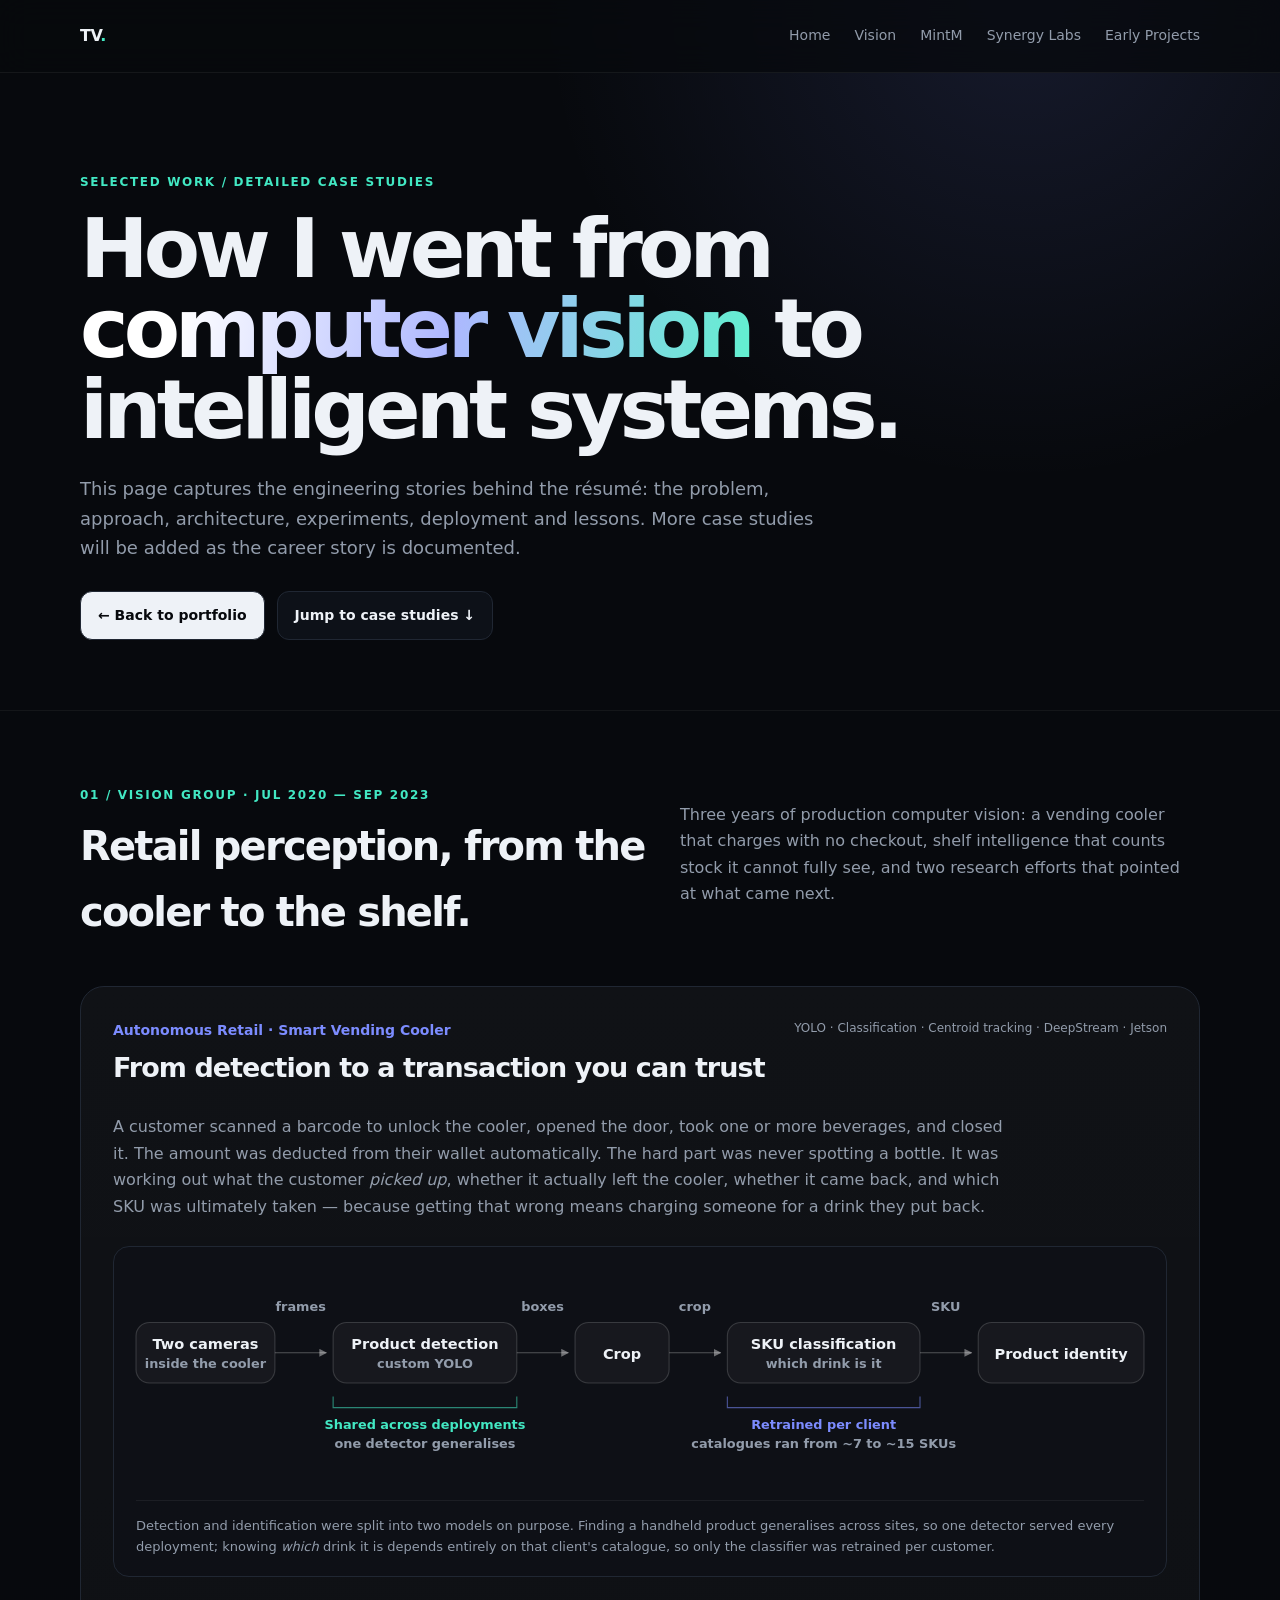
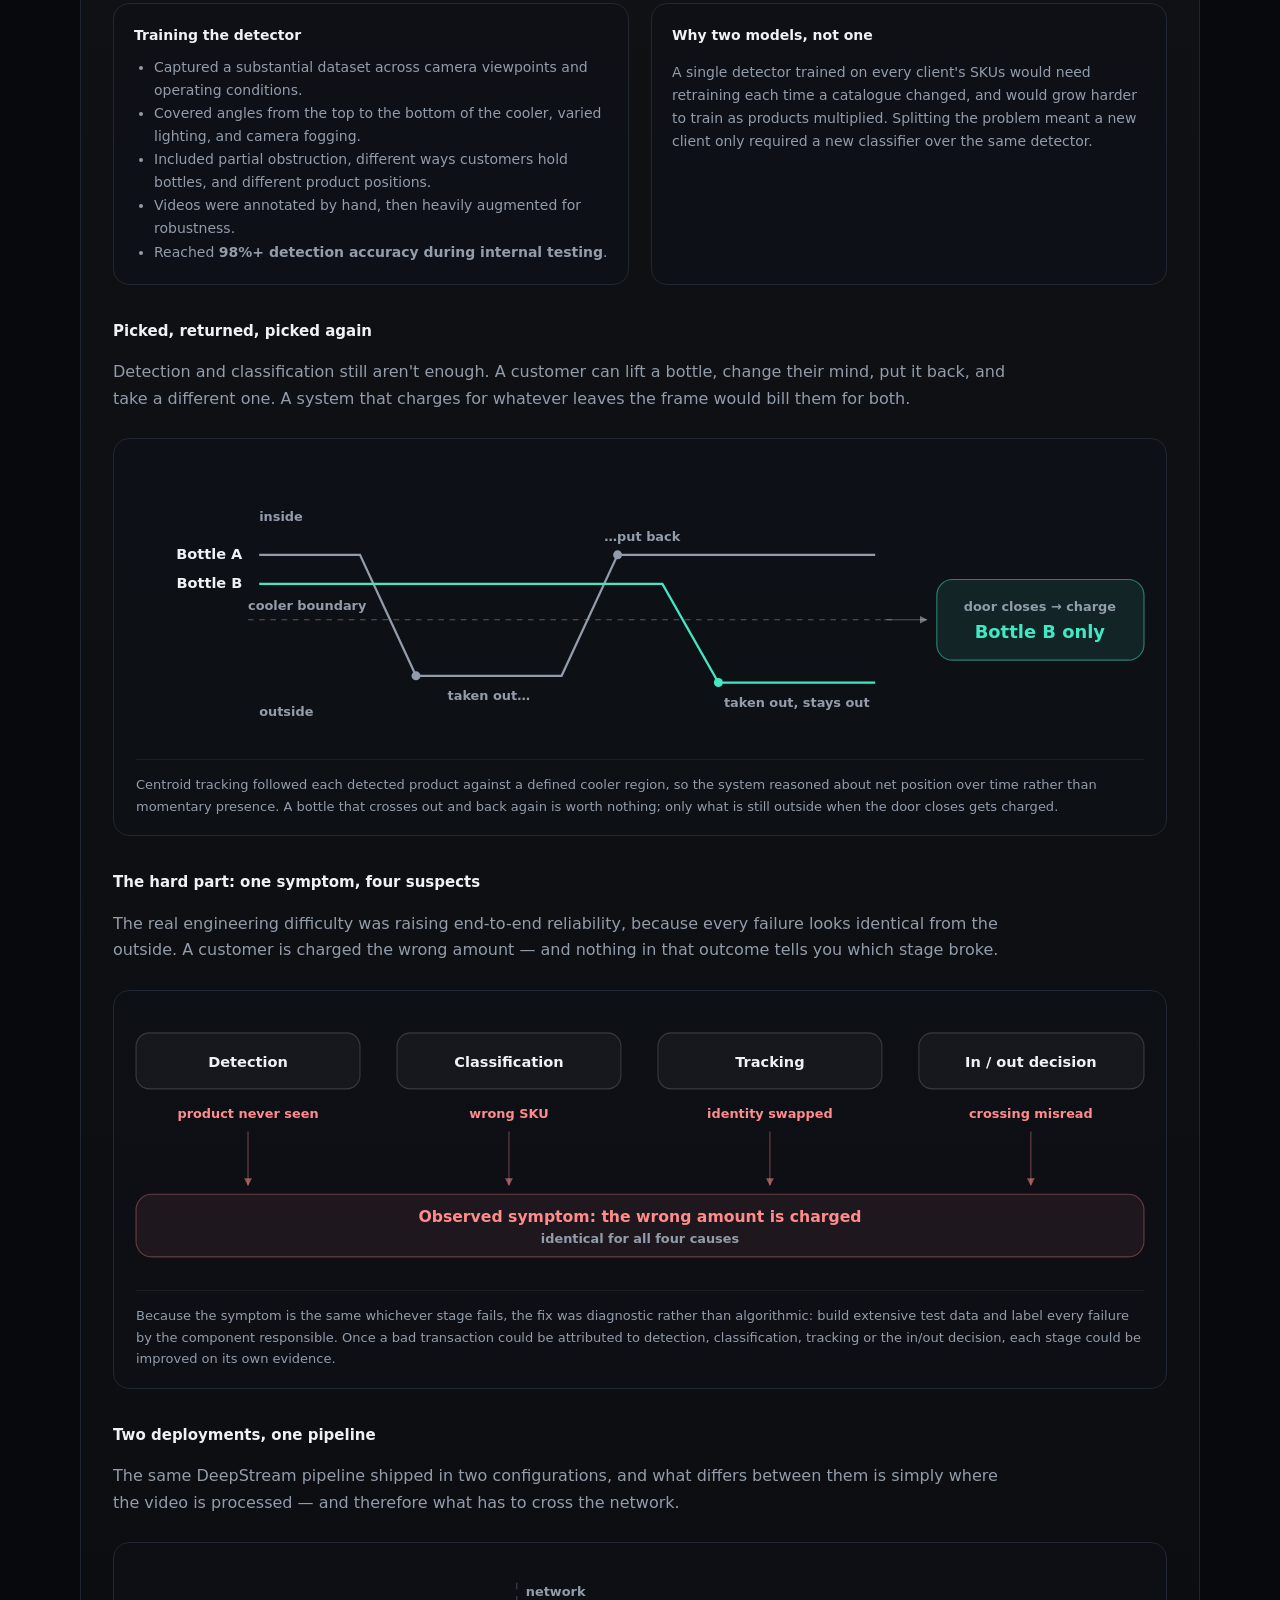
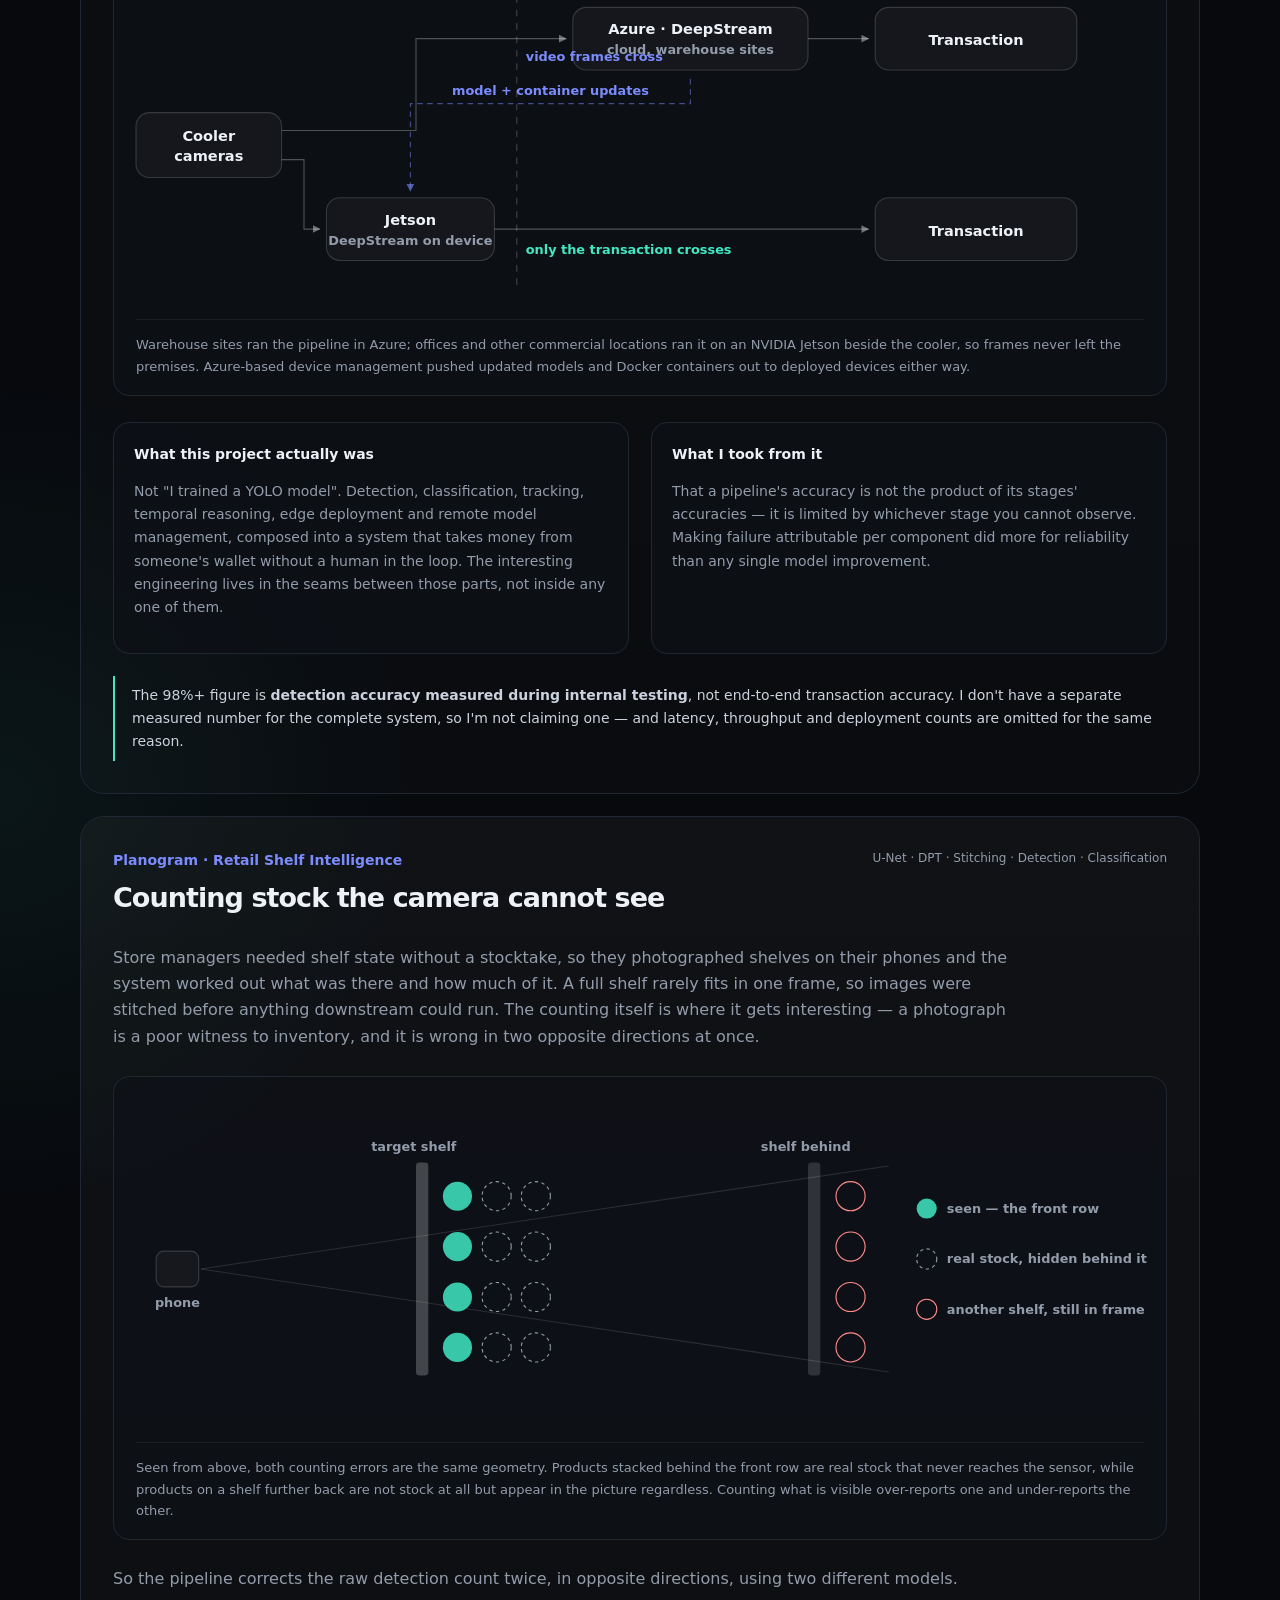
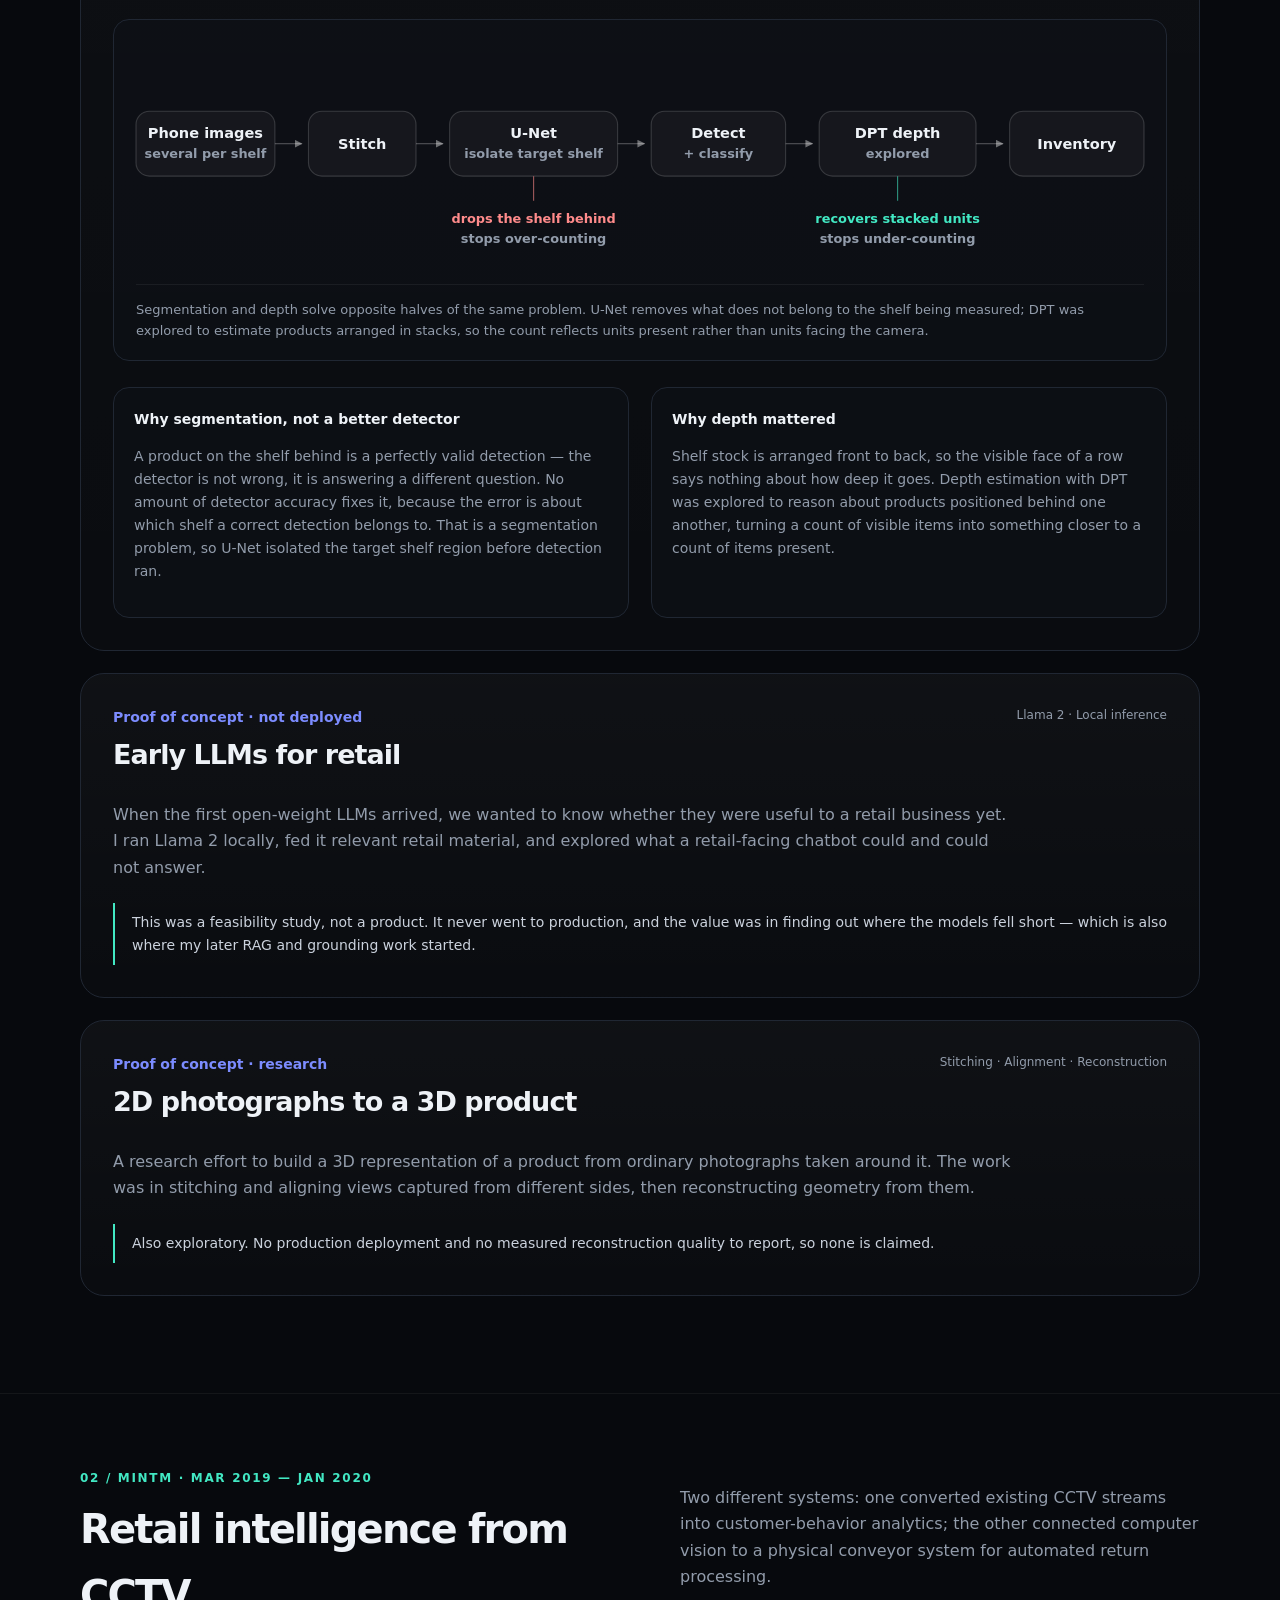
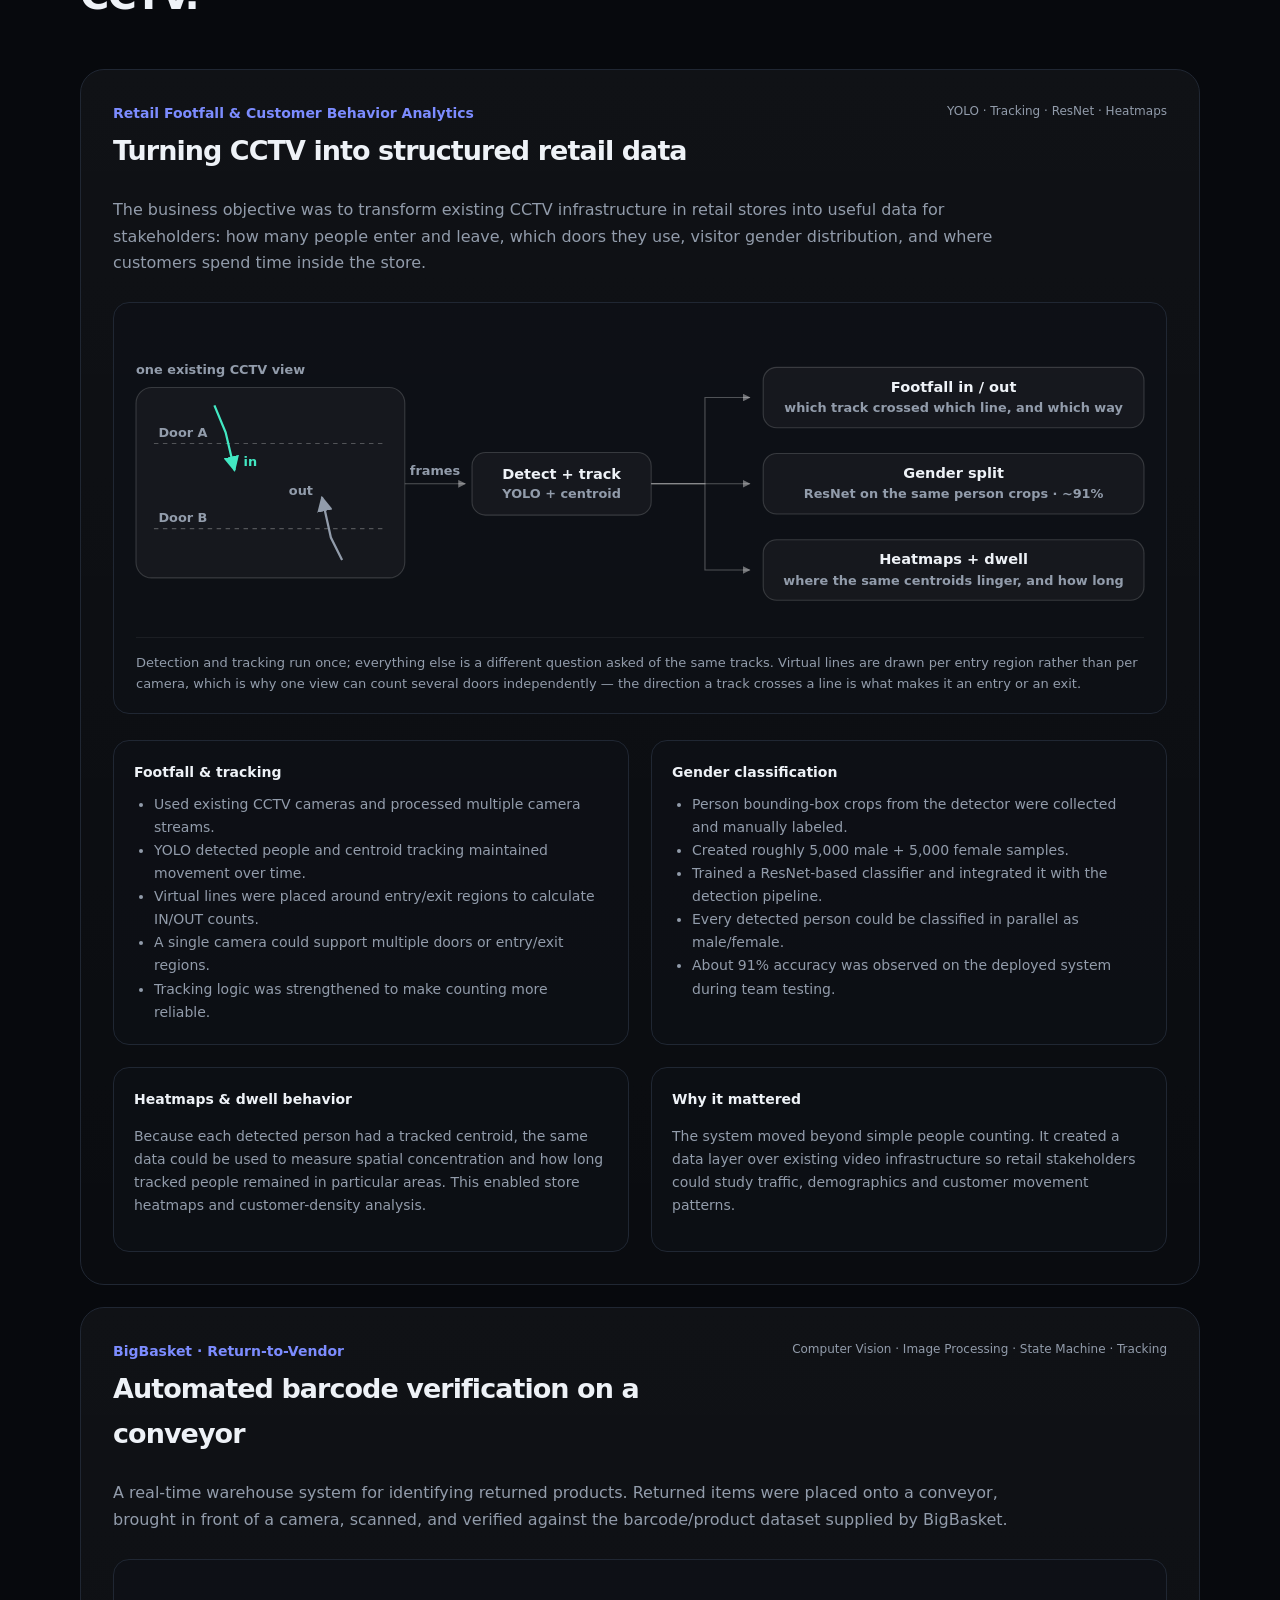
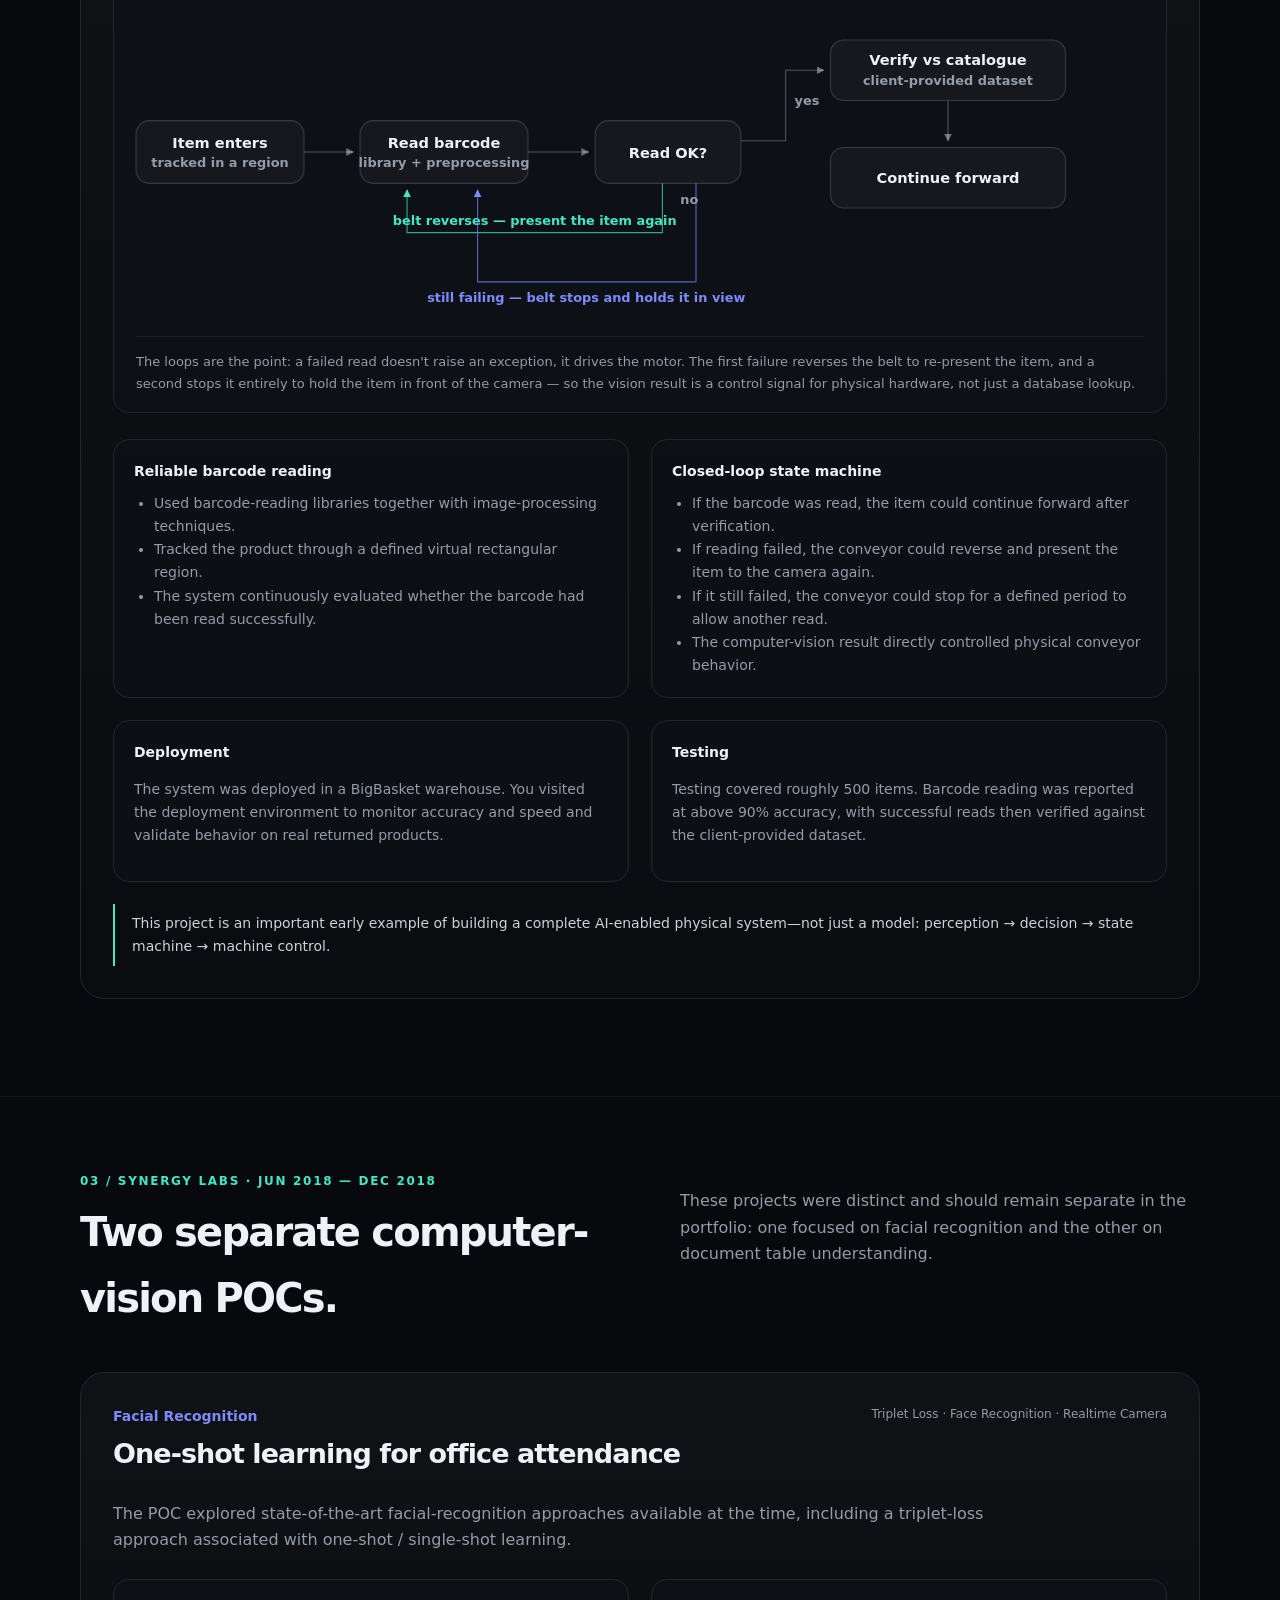
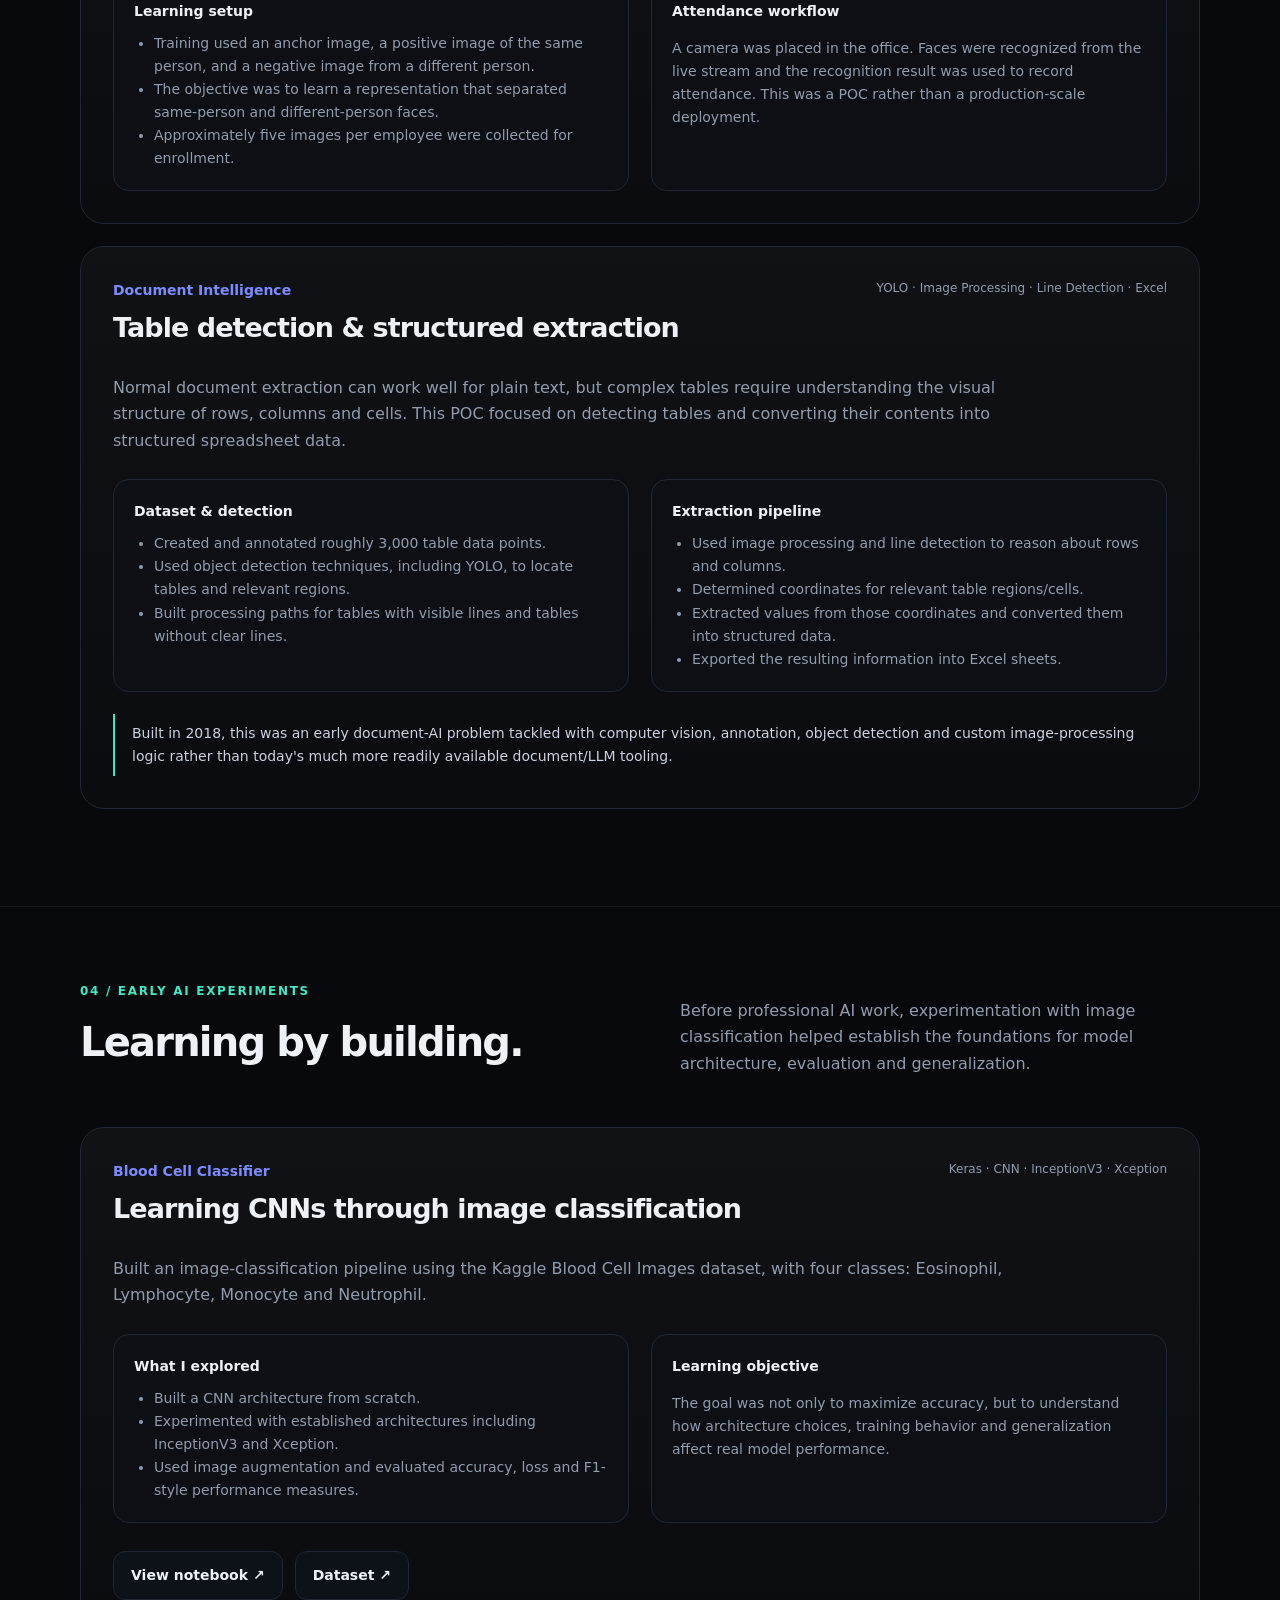
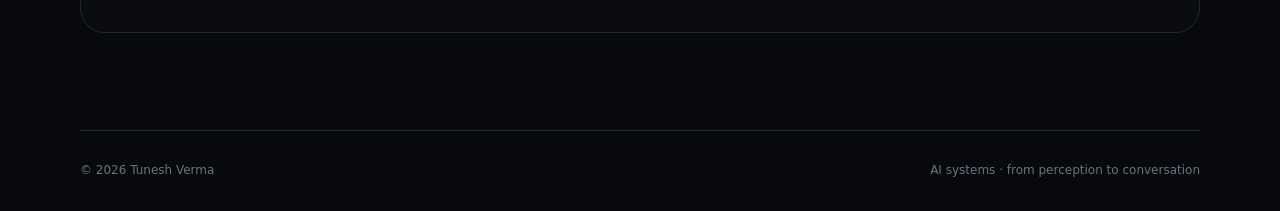
==== work.html @ 32618ae7 "Add Planogram shelf intelligence and two research POCs Three separate pieces of Vision Group work, k" ====
<!DOCTYPE html>
<html lang="en">
<head>
<meta charset="UTF-8" />
<meta name="viewport" content="width=device-width, initial-scale=1.0" />
<meta name="description" content="Tunesh Verma — detailed AI/ML case studies across computer vision, retail intelligence, document AI and generative AI." />
<title>Work & Case Studies — Tunesh Verma</title>
<style>
:root{--bg:#07090d;--surface:#0d1118;--surface2:#111722;--text:#eef2f7;--muted:#929cab;--line:#202733;--accent:#7c8cff;--accent2:#42e8c3;--max:1120px;--radius:20px}
*{box-sizing:border-box}html{scroll-behavior:smooth}body{margin:0;background:radial-gradient(circle at 80% 0,rgba(124,140,255,.13),transparent 30rem),radial-gradient(circle at 0 35%,rgba(66,232,195,.06),transparent 26rem),var(--bg);color:var(--text);font-family:Inter,ui-sans-serif,system-ui,-apple-system,BlinkMacSystemFont,"Segoe UI",sans-serif;line-height:1.65}
a{color:inherit;text-decoration:none}.container{width:min(var(--max),calc(100% - 40px));margin:auto}
nav{position:sticky;top:0;z-index:20;background:rgba(7,9,13,.78);backdrop-filter:blur(16px);border-bottom:1px solid rgba(255,255,255,.06)}
.nav{height:72px;display:flex;align-items:center;justify-content:space-between}.brand{font-weight:800;letter-spacing:-.03em}.brand span{color:var(--accent2)}.navlinks{display:flex;gap:24px;font-size:14px;color:var(--muted)}.navlinks a:hover{color:var(--text)}
.hero{padding:100px 0 70px}.eyebrow,.kicker{color:var(--accent2);font-size:12px;font-weight:800;letter-spacing:.14em;text-transform:uppercase}.hero h1{font-size:clamp(48px,7vw,82px);line-height:.98;letter-spacing:-.06em;margin:16px 0 24px;max-width:900px}.hero p{font-size:18px;color:var(--muted);max-width:760px}
.gradient{background:linear-gradient(100deg,#fff 15%,#aeb8ff 55%,#61f0cf);-webkit-background-clip:text;background-clip:text;color:transparent}
.actions{display:flex;gap:12px;flex-wrap:wrap;margin-top:28px}.btn{padding:12px 17px;border:1px solid var(--line);border-radius:12px;background:var(--surface);font-size:14px;font-weight:700}.btn:hover{transform:translateY(-2px)}.btn.primary{background:var(--text);color:#07090d}
section{padding:75px 0;border-top:1px solid rgba(255,255,255,.05)}.section-head{display:flex;justify-content:space-between;gap:30px;margin-bottom:34px}.section-head h2{font-size:40px;letter-spacing:-.045em;margin:7px 0}.section-head p{color:var(--muted);max-width:520px}
.case{border:1px solid var(--line);border-radius:24px;background:linear-gradient(180deg,rgba(255,255,255,.035),rgba(255,255,255,.012));padding:32px;margin:22px 0}.case-top{display:flex;justify-content:space-between;gap:20px;align-items:flex-start}.case h3{font-size:27px;letter-spacing:-.035em;margin:4px 0 8px}.meta{font-size:12px;color:var(--muted);white-space:nowrap}.sub{color:var(--accent);font-size:14px;font-weight:700}.case p{color:var(--muted);max-width:900px}.cols{display:grid;grid-template-columns:1fr 1fr;gap:22px;margin-top:25px}.block{border:1px solid var(--line);background:rgba(13,17,24,.62);border-radius:16px;padding:20px}.block h4{margin:0 0 9px;font-size:14px}.block p,.block li{font-size:14px;color:var(--muted)}.block ul{margin:8px 0 0;padding-left:20px}.flow{display:flex;flex-wrap:wrap;gap:8px;margin:18px 0}.flow span{padding:8px 10px;border:1px solid var(--line);border-radius:999px;font-size:12px;color:#cbd2dd;background:rgba(255,255,255,.02)}.arrow{color:var(--accent2);padding:8px 0}
.metric-row{display:grid;grid-template-columns:repeat(4,1fr);gap:12px;margin:22px 0}.metric{padding:18px;border:1px solid var(--line);border-radius:15px;background:var(--surface)}.metric strong{display:block;font-size:26px;letter-spacing:-.04em}.metric span{font-size:11px;color:var(--muted)}
.note{border-left:2px solid var(--accent2);padding:8px 0 8px 17px;color:#cbd2dd;font-size:14px;margin-top:22px}
figure{margin:26px 0;padding:24px 22px 18px;border:1px solid var(--line);border-radius:16px;background:rgba(13,17,24,.62)}
figure svg{display:block;width:100%;height:auto;color:var(--text);overflow:visible}
figcaption{margin-top:16px;padding-top:14px;border-top:1px solid rgba(255,255,255,.06);font-size:13px;color:var(--muted)}
.dg-box{fill:rgba(255,255,255,.035);stroke:rgba(255,255,255,.16)}
.dg-t{fill:currentColor;font-family:inherit;font-size:13px;font-weight:700}
.dg-s{fill:#929cab;font-family:inherit;font-size:11.5px;font-weight:600}
.dg-e{stroke:rgba(255,255,255,.28);fill:none}
footer{padding:30px 0;color:#697382;font-size:12px;border-top:1px solid var(--line);display:flex;justify-content:space-between}
@media(max-width:800px){.navlinks{display:none}.hero{padding-top:70px}.section-head,.case-top{display:block}.meta{margin-top:8px}.cols{grid-template-columns:1fr}.metric-row{grid-template-columns:1fr 1fr}}
@media(max-width:480px){.container{width:min(var(--max),calc(100% - 28px))}.case{padding:22px}.hero h1{font-size:50px}}
</style>
<link rel="stylesheet" href="voice/agent.css" />
</head>
<body>
<nav><div class="container nav"><a class="brand" href="index.html">TV<span>.</span></a><div class="navlinks"><a href="index.html">Home</a><a href="#vision">Vision</a><a href="#mintm">MintM</a><a href="#synergy">Synergy Labs</a><a href="#blood">Early Projects</a></div></div></nav>

<main>
<header class="hero container">
<div class="eyebrow">Selected Work / Detailed Case Studies</div>
<h1>How I went from <span class="gradient">computer vision</span> to intelligent systems.</h1>
<p>This page captures the engineering stories behind the résumé: the problem, approach, architecture, experiments, deployment and lessons. More case studies will be added as the career story is documented.</p>
<div class="actions"><a class="btn primary" href="index.html">← Back to portfolio</a><a class="btn" href="#vision">Jump to case studies ↓</a></div>
</header>

<section id="vision"><div class="container">
<div class="section-head"><div><div class="kicker">01 / Vision Group · Jul 2020 — Sep 2023</div><h2>Retail perception, from the cooler to the shelf.</h2></div><p>Three years of production computer vision: a vending cooler that charges with no checkout, shelf intelligence that counts stock it cannot fully see, and two research efforts that pointed at what came next.</p></div>

<article class="case">
<div class="case-top"><div><div class="sub">Autonomous Retail · Smart Vending Cooler</div><h3>From detection to a transaction you can trust</h3></div><div class="meta">YOLO · Classification · Centroid tracking · DeepStream · Jetson</div></div>

<p>A customer scanned a barcode to unlock the cooler, opened the door, took one or more beverages, and closed it. The amount was deducted from their wallet automatically. The hard part was never spotting a bottle. It was working out what the customer <em>picked up</em>, whether it actually left the cooler, whether it came back, and which SKU was ultimately taken — because getting that wrong means charging someone for a drink they put back.</p>

<figure>
<svg viewBox="0 0 900 190" role="img" aria-label="Two-model pipeline: cameras feed a YOLO detector shared across all deployments, whose crops feed an SKU classifier retrained for each client catalogue">
<defs><marker id="vgA" viewBox="0 0 10 10" refX="9" refY="5" markerWidth="7" markerHeight="7" orient="auto"><path d="M0,0 L10,5 L0,10 z" fill="rgba(255,255,255,.4)"/></marker></defs>
<rect class="dg-box" x="0" y="46" width="124" height="54" rx="12"/>
<text class="dg-t" x="62" y="70" text-anchor="middle">Two cameras</text>
<text class="dg-s" x="62" y="87" text-anchor="middle">inside the cooler</text>
<rect class="dg-box" x="176" y="46" width="164" height="54" rx="12"/>
<text class="dg-t" x="258" y="70" text-anchor="middle">Product detection</text>
<text class="dg-s" x="258" y="87" text-anchor="middle">custom YOLO</text>
<rect class="dg-box" x="392" y="46" width="84" height="54" rx="12"/>
<text class="dg-t" x="434" y="79" text-anchor="middle">Crop</text>
<rect class="dg-box" x="528" y="46" width="172" height="54" rx="12"/>
<text class="dg-t" x="614" y="70" text-anchor="middle">SKU classification</text>
<text class="dg-s" x="614" y="87" text-anchor="middle">which drink is it</text>
<rect class="dg-box" x="752" y="46" width="148" height="54" rx="12"/>
<text class="dg-t" x="826" y="79" text-anchor="middle">Product identity</text>
<line class="dg-e" x1="124" y1="73" x2="170" y2="73" marker-end="url(#vgA)"/>
<line class="dg-e" x1="340" y1="73" x2="386" y2="73" marker-end="url(#vgA)"/>
<line class="dg-e" x1="476" y1="73" x2="522" y2="73" marker-end="url(#vgA)"/>
<line class="dg-e" x1="700" y1="73" x2="746" y2="73" marker-end="url(#vgA)"/>
<text class="dg-s" x="147" y="36" text-anchor="middle">frames</text>
<text class="dg-s" x="363" y="36" text-anchor="middle">boxes</text>
<text class="dg-s" x="499" y="36" text-anchor="middle">crop</text>
<text class="dg-s" x="723" y="36" text-anchor="middle">SKU</text>
<path d="M176,112 L176,122 L340,122 L340,112" fill="none" stroke="#42e8c3" stroke-opacity=".55"/>
<text x="258" y="141" text-anchor="middle" fill="#42e8c3" font-size="11.5" font-weight="700">Shared across deployments</text>
<text class="dg-s" x="258" y="158" text-anchor="middle">one detector generalises</text>
<path d="M528,112 L528,122 L700,122 L700,112" fill="none" stroke="#7c8cff" stroke-opacity=".55"/>
<text x="614" y="141" text-anchor="middle" fill="#7c8cff" font-size="11.5" font-weight="700">Retrained per client</text>
<text class="dg-s" x="614" y="158" text-anchor="middle">catalogues ran from ~7 to ~15 SKUs</text>
</svg>
<figcaption>Detection and identification were split into two models on purpose. Finding a handheld product generalises across sites, so one detector served every deployment; knowing <em>which</em> drink it is depends entirely on that client's catalogue, so only the classifier was retrained per customer.</figcaption>
</figure>

<div class="cols">
<div class="block"><h4>Training the detector</h4><ul><li>Captured a substantial dataset across camera viewpoints and operating conditions.</li><li>Covered angles from the top to the bottom of the cooler, varied lighting, and camera fogging.</li><li>Included partial obstruction, different ways customers hold bottles, and different product positions.</li><li>Videos were annotated by hand, then heavily augmented for robustness.</li><li>Reached <strong>98%+ detection accuracy during internal testing</strong>.</li></ul></div>
<div class="block"><h4>Why two models, not one</h4><p>A single detector trained on every client's SKUs would need retraining each time a catalogue changed, and would grow harder to train as products multiplied. Splitting the problem meant a new client only required a new classifier over the same detector.</p></div>
</div>

<h4 style="margin:34px 0 0;font-size:15px">Picked, returned, picked again</h4>
<p>Detection and classification still aren't enough. A customer can lift a bottle, change their mind, put it back, and take a different one. A system that charges for whatever leaves the frame would bill them for both.</p>

<figure>
<svg viewBox="0 0 900 250" role="img" aria-label="Timeline showing bottle A leaving the cooler and being returned while bottle B leaves and stays out, so only bottle B is charged">
<defs><marker id="vgB" viewBox="0 0 10 10" refX="9" refY="5" markerWidth="7" markerHeight="7" orient="auto"><path d="M0,0 L10,5 L0,10 z" fill="rgba(255,255,255,.4)"/></marker></defs>
<line x1="100" y1="140" x2="680" y2="140" stroke="rgba(255,255,255,.3)" stroke-dasharray="5 5"/>
<text class="dg-s" x="100" y="131">cooler boundary</text>
<text class="dg-s" x="110" y="52">inside</text>
<text class="dg-s" x="110" y="226">outside</text>
<path d="M110,82 L200,82 L250,190 L380,190 L430,82 L660,82" fill="none" stroke="#929cab" stroke-width="2"/>
<circle cx="250" cy="190" r="4" fill="#929cab"/><circle cx="430" cy="82" r="4" fill="#929cab"/>
<text class="dg-t" x="95" y="86" text-anchor="end" fill="#929cab">Bottle A</text>
<path d="M110,108 L470,108 L520,196 L660,196" fill="none" stroke="#42e8c3" stroke-width="2"/>
<circle cx="520" cy="196" r="4" fill="#42e8c3"/>
<text class="dg-t" x="95" y="112" text-anchor="end" fill="#42e8c3">Bottle B</text>
<text class="dg-s" x="315" y="212" text-anchor="middle">taken out…</text>
<text class="dg-s" x="452" y="70" text-anchor="middle">…put back</text>
<text class="dg-s" x="590" y="218" text-anchor="middle">taken out, stays out</text>
<line class="dg-e" x1="668" y1="140" x2="706" y2="140" marker-end="url(#vgB)"/>
<rect x="715" y="104" width="185" height="72" rx="14" fill="rgba(66,232,195,.09)" stroke="#42e8c3" stroke-opacity=".5"/>
<text class="dg-s" x="807" y="132" text-anchor="middle">door closes → charge</text>
<text x="807" y="156" text-anchor="middle" fill="#42e8c3" font-size="16" font-weight="800">Bottle B only</text>
</svg>
<figcaption>Centroid tracking followed each detected product against a defined cooler region, so the system reasoned about net position over time rather than momentary presence. A bottle that crosses out and back again is worth nothing; only what is still outside when the door closes gets charged.</figcaption>
</figure>

<h4 style="margin:34px 0 0;font-size:15px">The hard part: one symptom, four suspects</h4>
<p>The real engineering difficulty was raising end-to-end reliability, because every failure looks identical from the outside. A customer is charged the wrong amount — and nothing in that outcome tells you which stage broke.</p>

<figure>
<svg viewBox="0 0 900 232" role="img" aria-label="Four pipeline stages each producing the same observable symptom, a wrong charge, which is why failures had to be attributed per component">
<defs><marker id="vgC" viewBox="0 0 10 10" refX="9" refY="5" markerWidth="7" markerHeight="7" orient="auto"><path d="M0,0 L10,5 L0,10 z" fill="rgba(255,139,139,.55)"/></marker></defs>
<rect class="dg-box" x="0" y="16" width="200" height="50" rx="12"/>
<text class="dg-t" x="100" y="46" text-anchor="middle">Detection</text>
<rect class="dg-box" x="233" y="16" width="200" height="50" rx="12"/>
<text class="dg-t" x="333" y="46" text-anchor="middle">Classification</text>
<rect class="dg-box" x="466" y="16" width="200" height="50" rx="12"/>
<text class="dg-t" x="566" y="46" text-anchor="middle">Tracking</text>
<rect class="dg-box" x="699" y="16" width="201" height="50" rx="12"/>
<text class="dg-t" x="799" y="46" text-anchor="middle">In / out decision</text>
<text x="100" y="92" text-anchor="middle" fill="#ff8b8b" font-size="11.5" font-weight="700">product never seen</text>
<text x="333" y="92" text-anchor="middle" fill="#ff8b8b" font-size="11.5" font-weight="700">wrong SKU</text>
<text x="566" y="92" text-anchor="middle" fill="#ff8b8b" font-size="11.5" font-weight="700">identity swapped</text>
<text x="799" y="92" text-anchor="middle" fill="#ff8b8b" font-size="11.5" font-weight="700">crossing misread</text>
<line x1="100" y1="104" x2="100" y2="152" stroke="rgba(255,139,139,.4)" marker-end="url(#vgC)"/>
<line x1="333" y1="104" x2="333" y2="152" stroke="rgba(255,139,139,.4)" marker-end="url(#vgC)"/>
<line x1="566" y1="104" x2="566" y2="152" stroke="rgba(255,139,139,.4)" marker-end="url(#vgC)"/>
<line x1="799" y1="104" x2="799" y2="152" stroke="rgba(255,139,139,.4)" marker-end="url(#vgC)"/>
<rect x="0" y="160" width="900" height="56" rx="14" fill="rgba(255,139,139,.07)" stroke="rgba(255,139,139,.35)"/>
<text x="450" y="185" text-anchor="middle" fill="#ff8b8b" font-size="14" font-weight="800">Observed symptom: the wrong amount is charged</text>
<text class="dg-s" x="450" y="204" text-anchor="middle">identical for all four causes</text>
</svg>
<figcaption>Because the symptom is the same whichever stage fails, the fix was diagnostic rather than algorithmic: build extensive test data and label every failure by the component responsible. Once a bad transaction could be attributed to detection, classification, tracking or the in/out decision, each stage could be improved on its own evidence.</figcaption>
</figure>

<h4 style="margin:34px 0 0;font-size:15px">Two deployments, one pipeline</h4>
<p>The same DeepStream pipeline shipped in two configurations, and what differs between them is simply where the video is processed — and therefore what has to cross the network.</p>

<figure>
<svg viewBox="0 0 900 300" role="img" aria-label="Cloud deployment sends video frames across the network to Azure, while the edge deployment processes frames on a Jetson device and sends only the transaction">
<defs>
<marker id="vgD" viewBox="0 0 10 10" refX="9" refY="5" markerWidth="7" markerHeight="7" orient="auto"><path d="M0,0 L10,5 L0,10 z" fill="rgba(255,255,255,.4)"/></marker>
<marker id="vgE" viewBox="0 0 10 10" refX="9" refY="5" markerWidth="7" markerHeight="7" orient="auto"><path d="M0,0 L10,5 L0,10 z" fill="rgba(124,140,255,.6)"/></marker>
</defs>
<line x1="340" y1="14" x2="340" y2="286" stroke="rgba(255,255,255,.22)" stroke-dasharray="6 6"/>
<text class="dg-s" x="348" y="26">network</text>
<rect class="dg-box" x="0" y="130" width="130" height="58" rx="12"/>
<text class="dg-t" x="65" y="155" text-anchor="middle">Cooler</text>
<text class="dg-t" x="65" y="173" text-anchor="middle">cameras</text>
<path class="dg-e" d="M130,146 L250,146 L250,64 L384,64" marker-end="url(#vgD)"/>
<rect class="dg-box" x="390" y="36" width="210" height="56" rx="12"/>
<text class="dg-t" x="495" y="60" text-anchor="middle">Azure · DeepStream</text>
<text class="dg-s" x="495" y="78" text-anchor="middle">cloud, warehouse sites</text>
<text x="348" y="84" fill="#7c8cff" font-size="11.5" font-weight="700">video frames cross</text>
<line class="dg-e" x1="600" y1="64" x2="654" y2="64" marker-end="url(#vgD)"/>
<rect class="dg-box" x="660" y="36" width="180" height="56" rx="12"/>
<text class="dg-t" x="750" y="70" text-anchor="middle">Transaction</text>
<path class="dg-e" d="M130,172 L150,172 L150,234 L164,234" marker-end="url(#vgD)"/>
<rect class="dg-box" x="170" y="206" width="150" height="56" rx="12"/>
<text class="dg-t" x="245" y="230" text-anchor="middle">Jetson</text>
<text class="dg-s" x="245" y="248" text-anchor="middle">DeepStream on device</text>
<line class="dg-e" x1="320" y1="234" x2="654" y2="234" marker-end="url(#vgD)"/>
<text x="348" y="256" fill="#42e8c3" font-size="11.5" font-weight="700">only the transaction crosses</text>
<rect class="dg-box" x="660" y="206" width="180" height="56" rx="12"/>
<text class="dg-t" x="750" y="240" text-anchor="middle">Transaction</text>
<path d="M495,100 L495,122 L245,122 L245,200" fill="none" stroke="rgba(124,140,255,.5)" stroke-dasharray="5 4" marker-end="url(#vgE)"/>
<text x="370" y="114" text-anchor="middle" fill="#7c8cff" font-size="11.5" font-weight="700">model + container updates</text>
</svg>
<figcaption>Warehouse sites ran the pipeline in Azure; offices and other commercial locations ran it on an NVIDIA Jetson beside the cooler, so frames never left the premises. Azure-based device management pushed updated models and Docker containers out to deployed devices either way.</figcaption>
</figure>

<div class="cols">
<div class="block"><h4>What this project actually was</h4><p>Not "I trained a YOLO model". Detection, classification, tracking, temporal reasoning, edge deployment and remote model management, composed into a system that takes money from someone's wallet without a human in the loop. The interesting engineering lives in the seams between those parts, not inside any one of them.</p></div>
<div class="block"><h4>What I took from it</h4><p>That a pipeline's accuracy is not the product of its stages' accuracies — it is limited by whichever stage you cannot observe. Making failure attributable per component did more for reliability than any single model improvement.</p></div>
</div>

<div class="note">The 98%+ figure is <strong>detection accuracy measured during internal testing</strong>, not end-to-end transaction accuracy. I don't have a separate measured number for the complete system, so I'm not claiming one — and latency, throughput and deployment counts are omitted for the same reason.</div>
</article>

<article class="case">
<div class="case-top"><div><div class="sub">Planogram · Retail Shelf Intelligence</div><h3>Counting stock the camera cannot see</h3></div><div class="meta">U-Net · DPT · Stitching · Detection · Classification</div></div>

<p>Store managers needed shelf state without a stocktake, so they photographed shelves on their phones and the system worked out what was there and how much of it. A full shelf rarely fits in one frame, so images were stitched before anything downstream could run. The counting itself is where it gets interesting — a photograph is a poor witness to inventory, and it is wrong in two opposite directions at once.</p>

<figure>
<svg viewBox="0 0 900 290" role="img" aria-label="Top-down view of a shelf showing that the camera sees only the front row of products, misses stock stacked behind it, and also captures products belonging to a second shelf further back">
<defs><marker id="pgA" viewBox="0 0 10 10" refX="9" refY="5" markerWidth="7" markerHeight="7" orient="auto"><path d="M0,0 L10,5 L0,10 z" fill="rgba(255,255,255,.4)"/></marker></defs>
<rect class="dg-box" x="18" y="134" width="38" height="32" rx="7"/>
<text class="dg-s" x="37" y="184" text-anchor="middle">phone</text>
<line x1="58" y1="150" x2="672" y2="58" stroke="rgba(255,255,255,.12)"/>
<line x1="58" y1="150" x2="672" y2="242" stroke="rgba(255,255,255,.12)"/>
<rect x="250" y="55" width="11" height="190" rx="3" fill="rgba(255,255,255,.22)"/>
<text class="dg-s" x="248" y="45" text-anchor="middle">target shelf</text>
<circle cx="287" cy="85" r="13" fill="rgba(66,232,195,.85)"/><circle cx="287" cy="130" r="13" fill="rgba(66,232,195,.85)"/><circle cx="287" cy="175" r="13" fill="rgba(66,232,195,.85)"/><circle cx="287" cy="220" r="13" fill="rgba(66,232,195,.85)"/>
<circle cx="322" cy="85" r="13" fill="none" stroke="#929cab" stroke-dasharray="3 3"/><circle cx="322" cy="130" r="13" fill="none" stroke="#929cab" stroke-dasharray="3 3"/><circle cx="322" cy="175" r="13" fill="none" stroke="#929cab" stroke-dasharray="3 3"/><circle cx="322" cy="220" r="13" fill="none" stroke="#929cab" stroke-dasharray="3 3"/>
<circle cx="357" cy="85" r="13" fill="none" stroke="#929cab" stroke-dasharray="3 3"/><circle cx="357" cy="130" r="13" fill="none" stroke="#929cab" stroke-dasharray="3 3"/><circle cx="357" cy="175" r="13" fill="none" stroke="#929cab" stroke-dasharray="3 3"/><circle cx="357" cy="220" r="13" fill="none" stroke="#929cab" stroke-dasharray="3 3"/>
<rect x="600" y="55" width="11" height="190" rx="3" fill="rgba(255,255,255,.14)"/>
<text class="dg-s" x="598" y="45" text-anchor="middle">shelf behind</text>
<circle cx="638" cy="85" r="13" fill="none" stroke="#ff8b8b"/><circle cx="638" cy="130" r="13" fill="none" stroke="#ff8b8b"/><circle cx="638" cy="175" r="13" fill="none" stroke="#ff8b8b"/><circle cx="638" cy="220" r="13" fill="none" stroke="#ff8b8b"/>
<circle cx="706" cy="96" r="9" fill="rgba(66,232,195,.85)"/>
<text class="dg-s" x="724" y="100">seen — the front row</text>
<circle cx="706" cy="141" r="9" fill="none" stroke="#929cab" stroke-dasharray="3 3"/>
<text class="dg-s" x="724" y="145">real stock, hidden behind it</text>
<circle cx="706" cy="186" r="9" fill="none" stroke="#ff8b8b"/>
<text class="dg-s" x="724" y="190">another shelf, still in frame</text>
</svg>
<figcaption>Seen from above, both counting errors are the same geometry. Products stacked behind the front row are real stock that never reaches the sensor, while products on a shelf further back are not stock at all but appear in the picture regardless. Counting what is visible over-reports one and under-reports the other.</figcaption>
</figure>

<p>So the pipeline corrects the raw detection count twice, in opposite directions, using two different models.</p>

<figure>
<svg viewBox="0 0 900 200" role="img" aria-label="Pipeline where U-Net segmentation removes products belonging to the shelf behind and DPT depth recovers units stacked out of sight, correcting the count in both directions">
<defs><marker id="pgB" viewBox="0 0 10 10" refX="9" refY="5" markerWidth="7" markerHeight="7" orient="auto"><path d="M0,0 L10,5 L0,10 z" fill="rgba(255,255,255,.4)"/></marker></defs>
<rect class="dg-box" x="0" y="60" width="124" height="58" rx="12"/>
<text class="dg-t" x="62" y="84" text-anchor="middle">Phone images</text>
<text class="dg-s" x="62" y="102" text-anchor="middle">several per shelf</text>
<rect class="dg-box" x="154" y="60" width="96" height="58" rx="12"/>
<text class="dg-t" x="202" y="94" text-anchor="middle">Stitch</text>
<rect class="dg-box" x="280" y="60" width="150" height="58" rx="12"/>
<text class="dg-t" x="355" y="84" text-anchor="middle">U-Net</text>
<text class="dg-s" x="355" y="102" text-anchor="middle">isolate target shelf</text>
<rect class="dg-box" x="460" y="60" width="120" height="58" rx="12"/>
<text class="dg-t" x="520" y="84" text-anchor="middle">Detect</text>
<text class="dg-s" x="520" y="102" text-anchor="middle">+ classify</text>
<rect class="dg-box" x="610" y="60" width="140" height="58" rx="12"/>
<text class="dg-t" x="680" y="84" text-anchor="middle">DPT depth</text>
<text class="dg-s" x="680" y="102" text-anchor="middle">explored</text>
<rect class="dg-box" x="780" y="60" width="120" height="58" rx="12"/>
<text class="dg-t" x="840" y="94" text-anchor="middle">Inventory</text>
<line class="dg-e" x1="124" y1="89" x2="148" y2="89" marker-end="url(#pgB)"/>
<line class="dg-e" x1="250" y1="89" x2="274" y2="89" marker-end="url(#pgB)"/>
<line class="dg-e" x1="430" y1="89" x2="454" y2="89" marker-end="url(#pgB)"/>
<line class="dg-e" x1="580" y1="89" x2="604" y2="89" marker-end="url(#pgB)"/>
<line class="dg-e" x1="750" y1="89" x2="774" y2="89" marker-end="url(#pgB)"/>
<line x1="355" y1="118" x2="355" y2="140" stroke="#ff8b8b" stroke-opacity=".6"/>
<text x="355" y="160" text-anchor="middle" fill="#ff8b8b" font-size="11.5" font-weight="700">drops the shelf behind</text>
<text class="dg-s" x="355" y="178" text-anchor="middle">stops over-counting</text>
<line x1="680" y1="118" x2="680" y2="140" stroke="#42e8c3" stroke-opacity=".6"/>
<text x="680" y="160" text-anchor="middle" fill="#42e8c3" font-size="11.5" font-weight="700">recovers stacked units</text>
<text class="dg-s" x="680" y="178" text-anchor="middle">stops under-counting</text>
</svg>
<figcaption>Segmentation and depth solve opposite halves of the same problem. U-Net removes what does not belong to the shelf being measured; DPT was explored to estimate products arranged in stacks, so the count reflects units present rather than units facing the camera.</figcaption>
</figure>

<div class="cols">
<div class="block"><h4>Why segmentation, not a better detector</h4><p>A product on the shelf behind is a perfectly valid detection — the detector is not wrong, it is answering a different question. No amount of detector accuracy fixes it, because the error is about which shelf a correct detection belongs to. That is a segmentation problem, so U-Net isolated the target shelf region before detection ran.</p></div>
<div class="block"><h4>Why depth mattered</h4><p>Shelf stock is arranged front to back, so the visible face of a row says nothing about how deep it goes. Depth estimation with DPT was explored to reason about products positioned behind one another, turning a count of visible items into something closer to a count of items present.</p></div>
</div>
</article>

<article class="case">
<div class="case-top"><div><div class="sub">Proof of concept · not deployed</div><h3>Early LLMs for retail</h3></div><div class="meta">Llama 2 · Local inference</div></div>
<p>When the first open-weight LLMs arrived, we wanted to know whether they were useful to a retail business yet. I ran Llama 2 locally, fed it relevant retail material, and explored what a retail-facing chatbot could and could not answer.</p>
<div class="note">This was a feasibility study, not a product. It never went to production, and the value was in finding out where the models fell short — which is also where my later RAG and grounding work started.</div>
</article>

<article class="case">
<div class="case-top"><div><div class="sub">Proof of concept · research</div><h3>2D photographs to a 3D product</h3></div><div class="meta">Stitching · Alignment · Reconstruction</div></div>
<p>A research effort to build a 3D representation of a product from ordinary photographs taken around it. The work was in stitching and aligning views captured from different sides, then reconstructing geometry from them.</p>
<div class="note">Also exploratory. No production deployment and no measured reconstruction quality to report, so none is claimed.</div>
</article>
</div></section>

<section id="mintm"><div class="container">
<div class="section-head"><div><div class="kicker">02 / MintM · Mar 2019 — Jan 2020</div><h2>Retail intelligence from CCTV.</h2></div><p>Two different systems: one converted existing CCTV streams into customer-behavior analytics; the other connected computer vision to a physical conveyor system for automated return processing.</p></div>

<article class="case">
<div class="case-top"><div><div class="sub">Retail Footfall & Customer Behavior Analytics</div><h3>Turning CCTV into structured retail data</h3></div><div class="meta">YOLO · Tracking · ResNet · Heatmaps</div></div>
<p>The business objective was to transform existing CCTV infrastructure in retail stores into useful data for stakeholders: how many people enter and leave, which doors they use, visitor gender distribution, and where customers spend time inside the store.</p>
<figure>
<svg viewBox="0 0 900 262" role="img" aria-label="One CCTV view carries several virtual door lines; detection and tracking run once and the resulting tracks feed footfall counts, gender split and heatmaps">
<defs>
<marker id="mmA" viewBox="0 0 10 10" refX="9" refY="5" markerWidth="7" markerHeight="7" orient="auto"><path d="M0,0 L10,5 L0,10 z" fill="rgba(255,255,255,.4)"/></marker>
<marker id="mmB" viewBox="0 0 10 10" refX="9" refY="5" markerWidth="7" markerHeight="7" orient="auto"><path d="M0,0 L10,5 L0,10 z" fill="#42e8c3"/></marker>
<marker id="mmC" viewBox="0 0 10 10" refX="9" refY="5" markerWidth="7" markerHeight="7" orient="auto"><path d="M0,0 L10,5 L0,10 z" fill="#929cab"/></marker>
</defs>
<text class="dg-s" x="0" y="42">one existing CCTV view</text>
<rect class="dg-box" x="0" y="54" width="240" height="170" rx="14"/>
<line x1="16" y1="104" x2="224" y2="104" stroke="rgba(255,255,255,.26)" stroke-dasharray="4 4"/>
<text class="dg-s" x="20" y="98">Door A</text>
<line x1="16" y1="180" x2="224" y2="180" stroke="rgba(255,255,255,.26)" stroke-dasharray="4 4"/>
<text class="dg-s" x="20" y="174">Door B</text>
<path d="M70,70 L80,94 L88,128" fill="none" stroke="#42e8c3" stroke-width="2" marker-end="url(#mmB)"/>
<text x="96" y="124" fill="#42e8c3" font-size="11.5" font-weight="700">in</text>
<path d="M184,208 L174,188 L166,152" fill="none" stroke="#929cab" stroke-width="2" marker-end="url(#mmC)"/>
<text class="dg-s" x="158" y="150" text-anchor="end">out</text>
<line class="dg-e" x1="240" y1="140" x2="294" y2="140" marker-end="url(#mmA)"/>
<text class="dg-s" x="267" y="132" text-anchor="middle">frames</text>
<rect class="dg-box" x="300" y="112" width="160" height="56" rx="12"/>
<text class="dg-t" x="380" y="136" text-anchor="middle">Detect + track</text>
<text class="dg-s" x="380" y="153" text-anchor="middle">YOLO + centroid</text>
<path class="dg-e" d="M460,140 L508,140 L508,63 L548,63" marker-end="url(#mmA)"/>
<line class="dg-e" x1="460" y1="140" x2="548" y2="140" marker-end="url(#mmA)"/>
<path class="dg-e" d="M460,140 L508,140 L508,217 L548,217" marker-end="url(#mmA)"/>
<rect class="dg-box" x="560" y="36" width="340" height="54" rx="12"/>
<text class="dg-t" x="730" y="58" text-anchor="middle">Footfall in / out</text>
<text class="dg-s" x="730" y="76" text-anchor="middle">which track crossed which line, and which way</text>
<rect class="dg-box" x="560" y="113" width="340" height="54" rx="12"/>
<text class="dg-t" x="730" y="135" text-anchor="middle">Gender split</text>
<text class="dg-s" x="730" y="153" text-anchor="middle">ResNet on the same person crops · ~91%</text>
<rect class="dg-box" x="560" y="190" width="340" height="54" rx="12"/>
<text class="dg-t" x="730" y="212" text-anchor="middle">Heatmaps + dwell</text>
<text class="dg-s" x="730" y="230" text-anchor="middle">where the same centroids linger, and how long</text>
</svg>
<figcaption>Detection and tracking run once; everything else is a different question asked of the same tracks. Virtual lines are drawn per entry region rather than per camera, which is why one view can count several doors independently — the direction a track crosses a line is what makes it an entry or an exit.</figcaption>
</figure>
<div class="cols">
<div class="block"><h4>Footfall & tracking</h4><ul><li>Used existing CCTV cameras and processed multiple camera streams.</li><li>YOLO detected people and centroid tracking maintained movement over time.</li><li>Virtual lines were placed around entry/exit regions to calculate IN/OUT counts.</li><li>A single camera could support multiple doors or entry/exit regions.</li><li>Tracking logic was strengthened to make counting more reliable.</li></ul></div>
<div class="block"><h4>Gender classification</h4><ul><li>Person bounding-box crops from the detector were collected and manually labeled.</li><li>Created roughly 5,000 male + 5,000 female samples.</li><li>Trained a ResNet-based classifier and integrated it with the detection pipeline.</li><li>Every detected person could be classified in parallel as male/female.</li><li>About 91% accuracy was observed on the deployed system during team testing.</li></ul></div>
<div class="block"><h4>Heatmaps & dwell behavior</h4><p>Because each detected person had a tracked centroid, the same data could be used to measure spatial concentration and how long tracked people remained in particular areas. This enabled store heatmaps and customer-density analysis.</p></div>
<div class="block"><h4>Why it mattered</h4><p>The system moved beyond simple people counting. It created a data layer over existing video infrastructure so retail stakeholders could study traffic, demographics and customer movement patterns.</p></div>
</div>
</article>

<article class="case">
<div class="case-top"><div><div class="sub">BigBasket · Return-to-Vendor</div><h3>Automated barcode verification on a conveyor</h3></div><div class="meta">Computer Vision · Image Processing · State Machine · Tracking</div></div>
<p>A real-time warehouse system for identifying returned products. Returned items were placed onto a conveyor, brought in front of a camera, scanned, and verified against the barcode/product dataset supplied by BigBasket.</p>
<figure>
<svg viewBox="0 0 900 300" role="img" aria-label="A read failure sends the belt backwards to present the item again, and a second failure stops the belt to hold it in view, so the vision result drives the conveyor motor">
<defs>
<marker id="cvA" viewBox="0 0 10 10" refX="9" refY="5" markerWidth="7" markerHeight="7" orient="auto"><path d="M0,0 L10,5 L0,10 z" fill="rgba(255,255,255,.4)"/></marker>
<marker id="cvB" viewBox="0 0 10 10" refX="9" refY="5" markerWidth="7" markerHeight="7" orient="auto"><path d="M0,0 L10,5 L0,10 z" fill="#42e8c3"/></marker>
<marker id="cvC" viewBox="0 0 10 10" refX="9" refY="5" markerWidth="7" markerHeight="7" orient="auto"><path d="M0,0 L10,5 L0,10 z" fill="#7c8cff"/></marker>
</defs>
<rect class="dg-box" x="0" y="122" width="150" height="56" rx="12"/>
<text class="dg-t" x="75" y="146" text-anchor="middle">Item enters</text>
<text class="dg-s" x="75" y="163" text-anchor="middle">tracked in a region</text>
<line class="dg-e" x1="150" y1="150" x2="194" y2="150" marker-end="url(#cvA)"/>
<rect class="dg-box" x="200" y="122" width="150" height="56" rx="12"/>
<text class="dg-t" x="275" y="146" text-anchor="middle">Read barcode</text>
<text class="dg-s" x="275" y="163" text-anchor="middle">library + preprocessing</text>
<line class="dg-e" x1="350" y1="150" x2="404" y2="150" marker-end="url(#cvA)"/>
<rect class="dg-box" x="410" y="122" width="130" height="56" rx="12"/>
<text class="dg-t" x="475" y="155" text-anchor="middle">Read OK?</text>
<path class="dg-e" d="M540,140 L580,140 L580,77 L614,77" marker-end="url(#cvA)"/>
<text class="dg-s" x="588" y="108">yes</text>
<rect class="dg-box" x="620" y="50" width="210" height="54" rx="12"/>
<text class="dg-t" x="725" y="72" text-anchor="middle">Verify vs catalogue</text>
<text class="dg-s" x="725" y="90" text-anchor="middle">client-provided dataset</text>
<line class="dg-e" x1="725" y1="104" x2="725" y2="140" marker-end="url(#cvA)"/>
<rect class="dg-box" x="620" y="146" width="210" height="54" rx="12"/>
<text class="dg-t" x="725" y="178" text-anchor="middle">Continue forward</text>
<text class="dg-s" x="486" y="196">no</text>
<path d="M470,178 L470,222 L242,222 L242,184" fill="none" stroke="#42e8c3" stroke-opacity=".7" marker-end="url(#cvB)"/>
<text x="356" y="215" text-anchor="middle" fill="#42e8c3" font-size="11.5" font-weight="700">belt reverses — present the item again</text>
<path d="M500,178 L500,266 L305,266 L305,184" fill="none" stroke="#7c8cff" stroke-opacity=".7" marker-end="url(#cvC)"/>
<text x="402" y="284" text-anchor="middle" fill="#7c8cff" font-size="11.5" font-weight="700">still failing — belt stops and holds it in view</text>
</svg>
<figcaption>The loops are the point: a failed read doesn't raise an exception, it drives the motor. The first failure reverses the belt to re-present the item, and a second stops it entirely to hold the item in front of the camera — so the vision result is a control signal for physical hardware, not just a database lookup.</figcaption>
</figure>
<div class="cols">
<div class="block"><h4>Reliable barcode reading</h4><ul><li>Used barcode-reading libraries together with image-processing techniques.</li><li>Tracked the product through a defined virtual rectangular region.</li><li>The system continuously evaluated whether the barcode had been read successfully.</li></ul></div>
<div class="block"><h4>Closed-loop state machine</h4><ul><li>If the barcode was read, the item could continue forward after verification.</li><li>If reading failed, the conveyor could reverse and present the item to the camera again.</li><li>If it still failed, the conveyor could stop for a defined period to allow another read.</li><li>The computer-vision result directly controlled physical conveyor behavior.</li></ul></div>
<div class="block"><h4>Deployment</h4><p>The system was deployed in a BigBasket warehouse. You visited the deployment environment to monitor accuracy and speed and validate behavior on real returned products.</p></div>
<div class="block"><h4>Testing</h4><p>Testing covered roughly 500 items. Barcode reading was reported at above 90% accuracy, with successful reads then verified against the client-provided dataset.</p></div>
</div>
<div class="note">This project is an important early example of building a complete AI-enabled physical system—not just a model: perception → decision → state machine → machine control.</div>
</article>
</div></section>

<section id="synergy"><div class="container">
<div class="section-head"><div><div class="kicker">03 / Synergy Labs · Jun 2018 — Dec 2018</div><h2>Two separate computer-vision POCs.</h2></div><p>These projects were distinct and should remain separate in the portfolio: one focused on facial recognition and the other on document table understanding.</p></div>

<article class="case">
<div class="case-top"><div><div class="sub">Facial Recognition</div><h3>One-shot learning for office attendance</h3></div><div class="meta">Triplet Loss · Face Recognition · Realtime Camera</div></div>
<p>The POC explored state-of-the-art facial-recognition approaches available at the time, including a triplet-loss approach associated with one-shot / single-shot learning.</p>
<div class="cols">
<div class="block"><h4>Learning setup</h4><ul><li>Training used an anchor image, a positive image of the same person, and a negative image from a different person.</li><li>The objective was to learn a representation that separated same-person and different-person faces.</li><li>Approximately five images per employee were collected for enrollment.</li></ul></div>
<div class="block"><h4>Attendance workflow</h4><p>A camera was placed in the office. Faces were recognized from the live stream and the recognition result was used to record attendance. This was a POC rather than a production-scale deployment.</p></div>
</div>
</article>

<article class="case">
<div class="case-top"><div><div class="sub">Document Intelligence</div><h3>Table detection & structured extraction</h3></div><div class="meta">YOLO · Image Processing · Line Detection · Excel</div></div>
<p>Normal document extraction can work well for plain text, but complex tables require understanding the visual structure of rows, columns and cells. This POC focused on detecting tables and converting their contents into structured spreadsheet data.</p>
<div class="cols">
<div class="block"><h4>Dataset & detection</h4><ul><li>Created and annotated roughly 3,000 table data points.</li><li>Used object detection techniques, including YOLO, to locate tables and relevant regions.</li><li>Built processing paths for tables with visible lines and tables without clear lines.</li></ul></div>
<div class="block"><h4>Extraction pipeline</h4><ul><li>Used image processing and line detection to reason about rows and columns.</li><li>Determined coordinates for relevant table regions/cells.</li><li>Extracted values from those coordinates and converted them into structured data.</li><li>Exported the resulting information into Excel sheets.</li></ul></div>
</div>
<div class="note">Built in 2018, this was an early document-AI problem tackled with computer vision, annotation, object detection and custom image-processing logic rather than today's much more readily available document/LLM tooling.</div>
</article>
</div></section>

<section id="blood"><div class="container">
<div class="section-head"><div><div class="kicker">04 / Early AI experiments</div><h2>Learning by building.</h2></div><p>Before professional AI work, experimentation with image classification helped establish the foundations for model architecture, evaluation and generalization.</p></div>
<article class="case">
<div class="case-top"><div><div class="sub">Blood Cell Classifier</div><h3>Learning CNNs through image classification</h3></div><div class="meta">Keras · CNN · InceptionV3 · Xception</div></div>
<p>Built an image-classification pipeline using the Kaggle Blood Cell Images dataset, with four classes: Eosinophil, Lymphocyte, Monocyte and Neutrophil.</p>
<div class="cols">
<div class="block"><h4>What I explored</h4><ul><li>Built a CNN architecture from scratch.</li><li>Experimented with established architectures including InceptionV3 and Xception.</li><li>Used image augmentation and evaluated accuracy, loss and F1-style performance measures.</li></ul></div>
<div class="block"><h4>Learning objective</h4><p>The goal was not only to maximize accuracy, but to understand how architecture choices, training behavior and generalization affect real model performance.</p></div>
</div>
<div class="actions"><a class="btn" href="https://github.com/tuneshverma/Blood-cell-classifier/blob/master/Blood_cell_2.0.ipynb" target="_blank" rel="noopener">View notebook ↗</a><a class="btn" href="https://www.kaggle.com/datasets/paultimothymooney/blood-cells/data" target="_blank" rel="noopener">Dataset ↗</a></div>
</article>
</div></section>
</main>

<footer class="container"><span>© <span id="year"></span> Tunesh Verma</span><span>AI systems · from perception to conversation</span></footer>
<script>document.getElementById("year").textContent=new Date().getFullYear();</script>
<script src="voice/agent.js" data-token-endpoint="https://portfolio-token.tunesh-verma.workers.dev"></script>
</body>
</html>
---- voice/agent.css ----
/* Voice agent overlay.
   Uses the design tokens declared on :root in index.html, with fallbacks so
   this file still renders correctly if it is ever loaded on its own. */

.va-open {
  overflow: hidden;
}

.va-overlay {
  position: fixed;
  inset: 0;
  z-index: 100;
  display: grid;
  place-items: center;
  padding: 20px;
  background: rgba(7, 9, 13, 0.82);
  backdrop-filter: blur(18px);
  opacity: 0;
  pointer-events: none;
  transition: opacity 0.32s ease;
}

.va-overlay[data-open="true"] {
  opacity: 1;
  pointer-events: auto;
}

.va-panel {
  position: relative;
  width: min(480px, 100%);
  padding: 30px 28px 26px;
  text-align: center;
  border: 1px solid var(--line, #202733);
  border-radius: 28px;
  background:
    radial-gradient(circle at 50% 0%, rgba(124, 140, 255, 0.12), transparent 60%),
    var(--surface, #0d1118);
  box-shadow: 0 40px 120px rgba(0, 0, 0, 0.6);
  transform: translateY(12px) scale(0.98);
  transition: transform 0.32s cubic-bezier(0.22, 1, 0.36, 1);
}

.va-overlay[data-open="true"] .va-panel {
  transform: none;
}

.va-close {
  position: absolute;
  top: 16px;
  right: 16px;
  width: 34px;
  height: 34px;
  display: grid;
  place-items: center;
  border: 1px solid var(--line, #202733);
  border-radius: 50%;
  background: var(--surface2, #111722);
  color: var(--muted, #929cab);
  font-size: 15px;
  line-height: 1;
  cursor: pointer;
}

.va-close:hover {
  color: var(--text, #eef2f7);
}

.va-eyebrow {
  font-size: 12px;
  font-weight: 800;
  letter-spacing: 0.14em;
  text-transform: uppercase;
  color: var(--accent2, #42e8c3);
}

.va-sub {
  margin: 7px 0 0;
  font-size: 13px;
  color: var(--muted, #929cab);
}

.va-stage {
  display: grid;
  place-items: center;
  margin: 18px 0 6px;
}

.va-canvas {
  width: 260px;
  height: 260px;
  max-width: 68vw;
  max-height: 68vw;
}

/* Status reads as a state label, so it stays on one line and never reflows
   the panel as it changes between "Listening" and "Speaking". */
.va-status {
  min-height: 22px;
  font-size: 15px;
  font-weight: 700;
  letter-spacing: -0.01em;
  color: var(--text, #eef2f7);
}

.va-caption {
  min-height: 42px;
  margin: 8px auto 0;
  max-width: 34ch;
  font-size: 14px;
  line-height: 1.5;
  color: var(--muted, #929cab);
}

/* Space for captions is only worth reserving during a call, where text is
   about to arrive. Holding it open before then leaves a hole in the panel. */
.va-overlay:not([data-phase="live"]) .va-caption:empty {
  min-height: 0;
  margin: 0;
}

.va-controls {
  display: flex;
  justify-content: center;
  gap: 10px;
  margin-top: 20px;
}

.va-btn {
  padding: 12px 18px;
  border: 1px solid var(--line, #202733);
  border-radius: 12px;
  background: var(--surface2, #111722);
  color: var(--text, #eef2f7);
  font: inherit;
  font-size: 14px;
  font-weight: 700;
  cursor: pointer;
  transition: transform 0.18s ease, border-color 0.18s ease;
}

.va-btn:hover:not(:disabled) {
  transform: translateY(-2px);
  border-color: #303949;
}

.va-btn:disabled {
  opacity: 0.45;
  cursor: not-allowed;
}

/* Muted is a state the caller needs to read at a glance, not a pressed
   button, so it gets its own colour rather than a subtle outline change. */
.va-btn[aria-pressed="true"] {
  border-color: var(--accent2, #42e8c3);
  color: var(--accent2, #42e8c3);
}

.va-btn.va-end {
  border-color: rgba(255, 106, 106, 0.4);
  color: #ff8b8b;
}

.va-btn.va-end:hover:not(:disabled) {
  border-color: rgba(255, 106, 106, 0.75);
}

/* Mute and End call only mean something during a call. Once it has failed or
   finished, the one useful action is starting over. */
.va-retry {
  display: none;
}

.va-overlay[data-phase="error"] .va-mute,
.va-overlay[data-phase="error"] .va-end,
.va-overlay[data-phase="ended"] .va-mute,
.va-overlay[data-phase="ended"] .va-end,
.va-overlay[data-phase="ready"] .va-mute,
.va-overlay[data-phase="ready"] .va-end {
  display: none;
}

.va-overlay[data-phase="error"] .va-retry,
.va-overlay[data-phase="ended"] .va-retry,
.va-overlay[data-phase="ready"] .va-retry {
  display: inline-block;
  border-color: rgba(124, 140, 255, 0.45);
  color: var(--accent, #7c8cff);
}

/* Arriving from a link, this is the primary action, so it carries weight. */
.va-overlay[data-phase="ready"] .va-retry {
  padding: 14px 30px;
  font-size: 15px;
  border-color: rgba(124, 140, 255, 0.7);
  background: rgba(124, 140, 255, 0.12);
}

.va-error {
  margin: 14px auto 0;
  max-width: 36ch;
  font-size: 13px;
  line-height: 1.5;
  color: #ff8b8b;
}

.va-error:empty {
  margin: 0;
}

/* ------------------------------------------------------- floating launcher

   One button in three states. It does not exist while you are still in the
   hero — appearing full size exactly when you reach its slot is the moment
   that makes people notice it. Scroll past and it shrinks into the corner;
   scroll back and it returns. Same element throughout.

   The circle holds a living thing: overlapping blobs whose outlines are
   modulated by layered sine waves, so the silhouette never repeats. It is the
   only thing that moves. */

/* The slot the button occupies at full size, reserving layout space so
   nothing shifts when the button leaves for the corner. */
.va-anchor {
  height: 272px;
  margin: 10px 0 0;
}

/* Every section carries a 1px border-top as a divider. With the button slot
   sitting between the hero and Work, that divider lands just under the label
   and reads as a rule attached to the button. The slot belongs to the hero,
   so this one divider goes. */
.va-anchor + section {
  border-top: 0;
}

.va-fab {
  position: fixed;
  left: 0;
  top: 0;
  z-index: 90;
  display: flex;
  flex-direction: column;
  align-items: center;
  gap: 15px;
  padding: 0;
  border: 0;
  background: none;
  cursor: pointer;
  transform-origin: 50% 50%;
  /* Positioned by JS before first paint; keeps it off screen until then. */
  transform: translate(-9999px, -9999px);
  transition: opacity 0.4s ease;
}

/* Applied only while travelling. In the anchored state the transform is
   rewritten every frame to track the slot, and a permanent transition there
   would make the button lag behind the page. */
.va-fab--moving {
  transition: transform 0.72s cubic-bezier(0.22, 1, 0.36, 1), opacity 0.4s ease;
}

/* Before you have scrolled down to the slot there is no button at all. */
.va-fab--hidden {
  opacity: 0;
  pointer-events: none;
}

.va-fab-orb-wrap {
  position: relative;
  width: 212px;
  height: 212px;
  border-radius: 50%;
  transition: box-shadow 0.4s ease, transform 0.4s cubic-bezier(0.22, 1, 0.36, 1);
  box-shadow: 0 0 0 1px rgba(124, 140, 255, 0.16),
    0 18px 50px rgba(8, 10, 16, 0.65);
}

.va-fab:hover .va-fab-orb-wrap,
.va-fab:focus-visible .va-fab-orb-wrap {
  transform: translateY(-4px);
  box-shadow: 0 0 0 1px rgba(124, 140, 255, 0.42),
    0 26px 64px rgba(8, 10, 16, 0.7);
}

.va-fab:active .va-fab-orb-wrap {
  transform: translateY(-1px) scale(0.975);
}

.va-fab-orb {
  display: block;
  width: 100%;
  height: 100%;
  border-radius: 50%;
}

.va-fab-label {
  color: var(--text, #eef2f7);
  font-family: inherit;
  font-size: 17px;
  font-weight: 700;
  letter-spacing: -0.01em;
  white-space: nowrap;
  transition: opacity 0.4s ease;
}

/* In the corner the circle speaks for itself; the words would be 7px tall. */
.va-fab--docked .va-fab-label {
  opacity: 0;
}

/* The launcher has nothing to launch while the call panel is open. Opacity
   only — the transform belongs to the travel animation. */
.va-open .va-fab {
  opacity: 0;
  pointer-events: none;
}

@media (max-width: 560px) {
  .va-anchor {
    height: 236px;
  }

  .va-fab-orb-wrap {
    width: 172px;
    height: 172px;
  }

  .va-fab-label {
    font-size: 14px;
  }
}

:focus-visible {
  outline: 2px solid var(--accent, #7c8cff);
  outline-offset: 3px;
}

@media (max-width: 480px) {
  .va-panel {
    padding: 26px 18px 22px;
  }

  .va-controls {
    flex-direction: column;
  }
}

@media (prefers-reduced-motion: reduce) {
  .va-overlay,
  .va-panel,
  .va-btn,
  .va-fab {
    transition: none;
  }

  .va-panel {
    transform: none;
  }

  /* The sphere in the launcher stops rotating and breathing — the renderer
     checks the same media query and paints a still frame — so the control is
     recognisable without any motion at all. */
  .va-fab-inner {
    transition: none;
  }
}
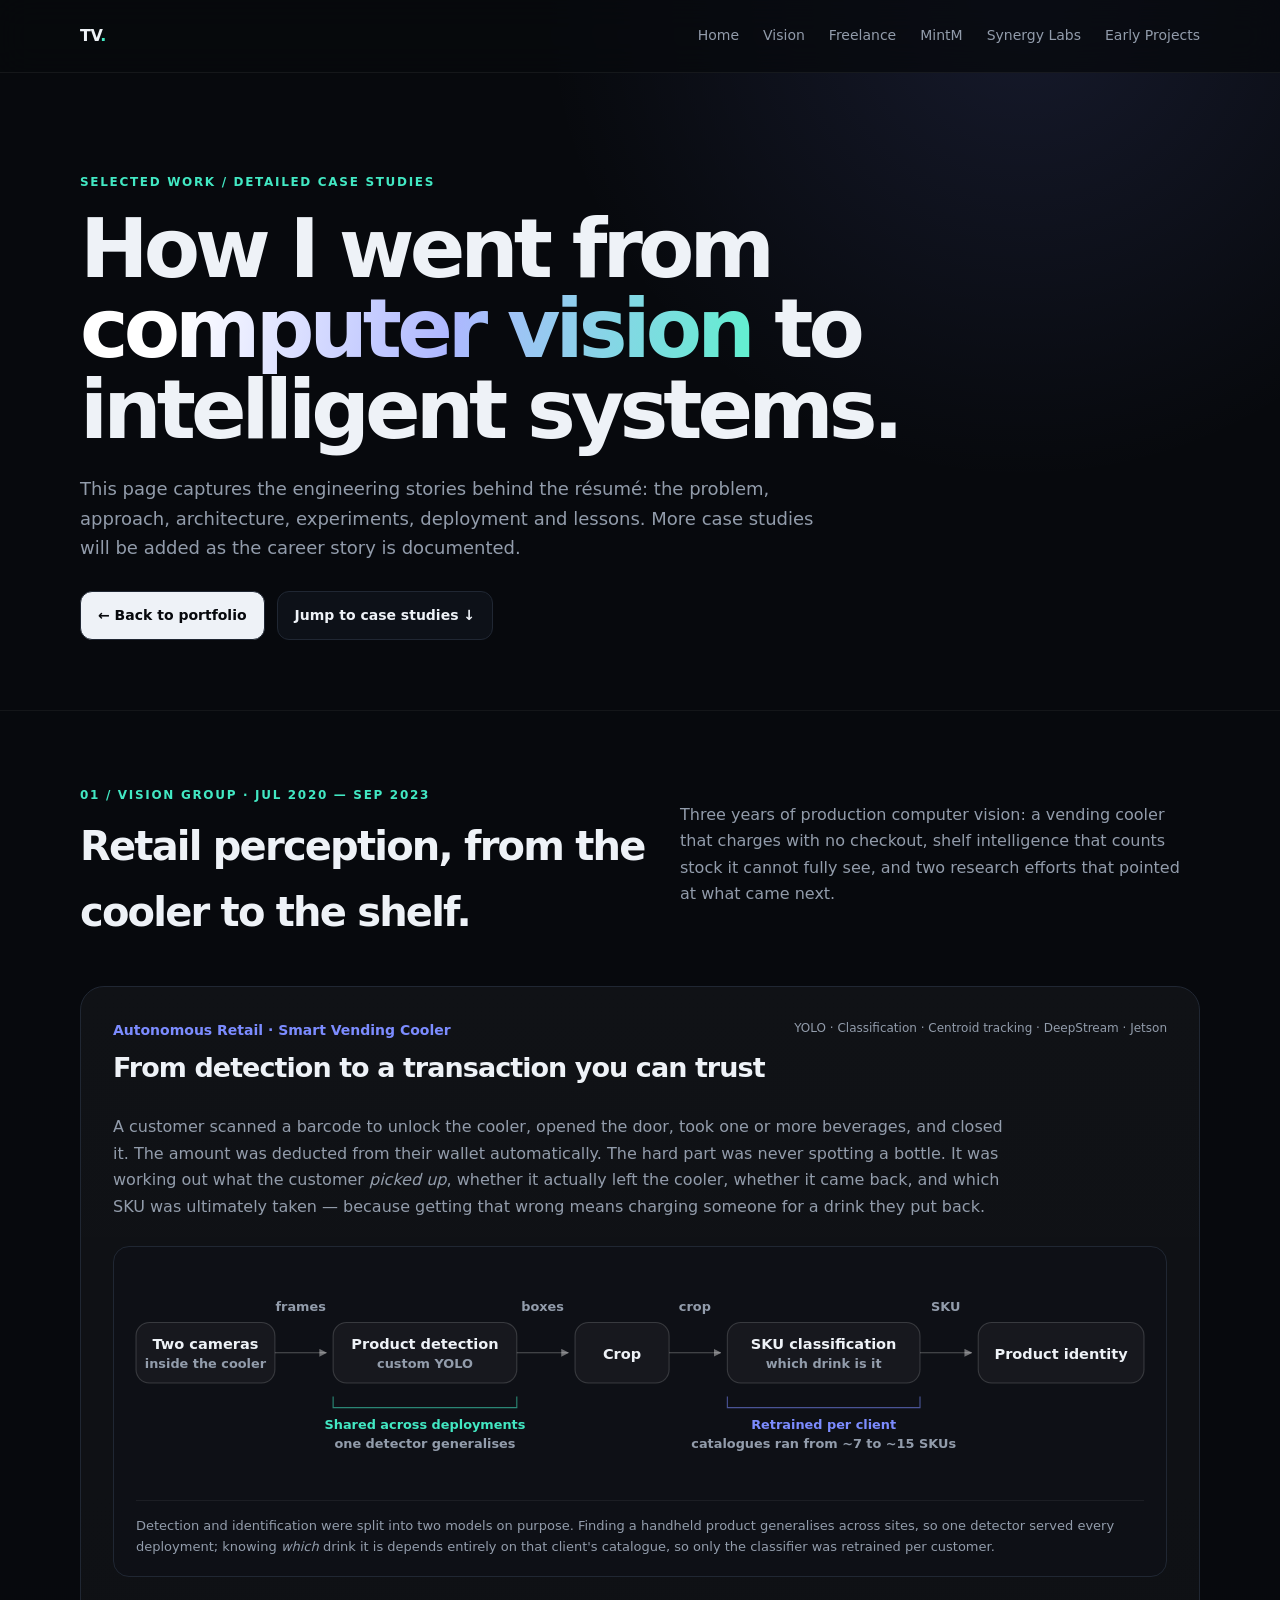
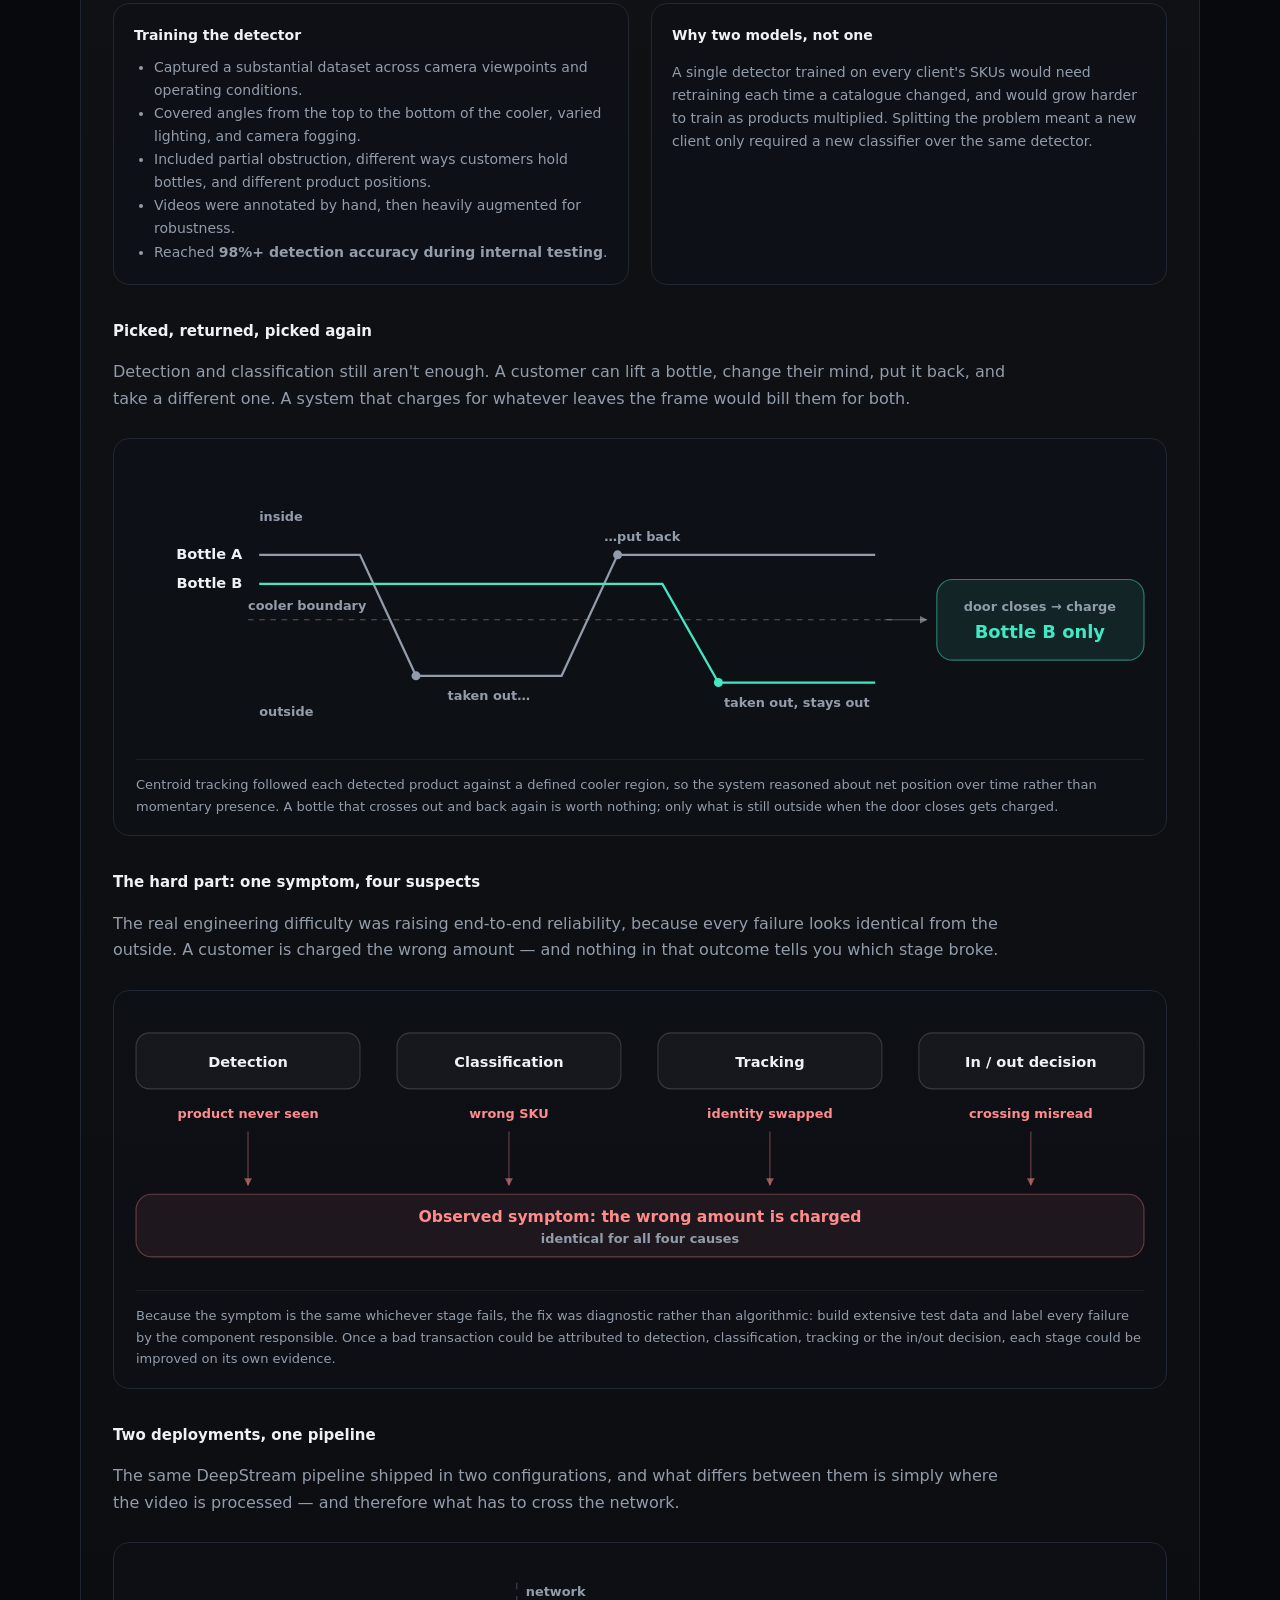
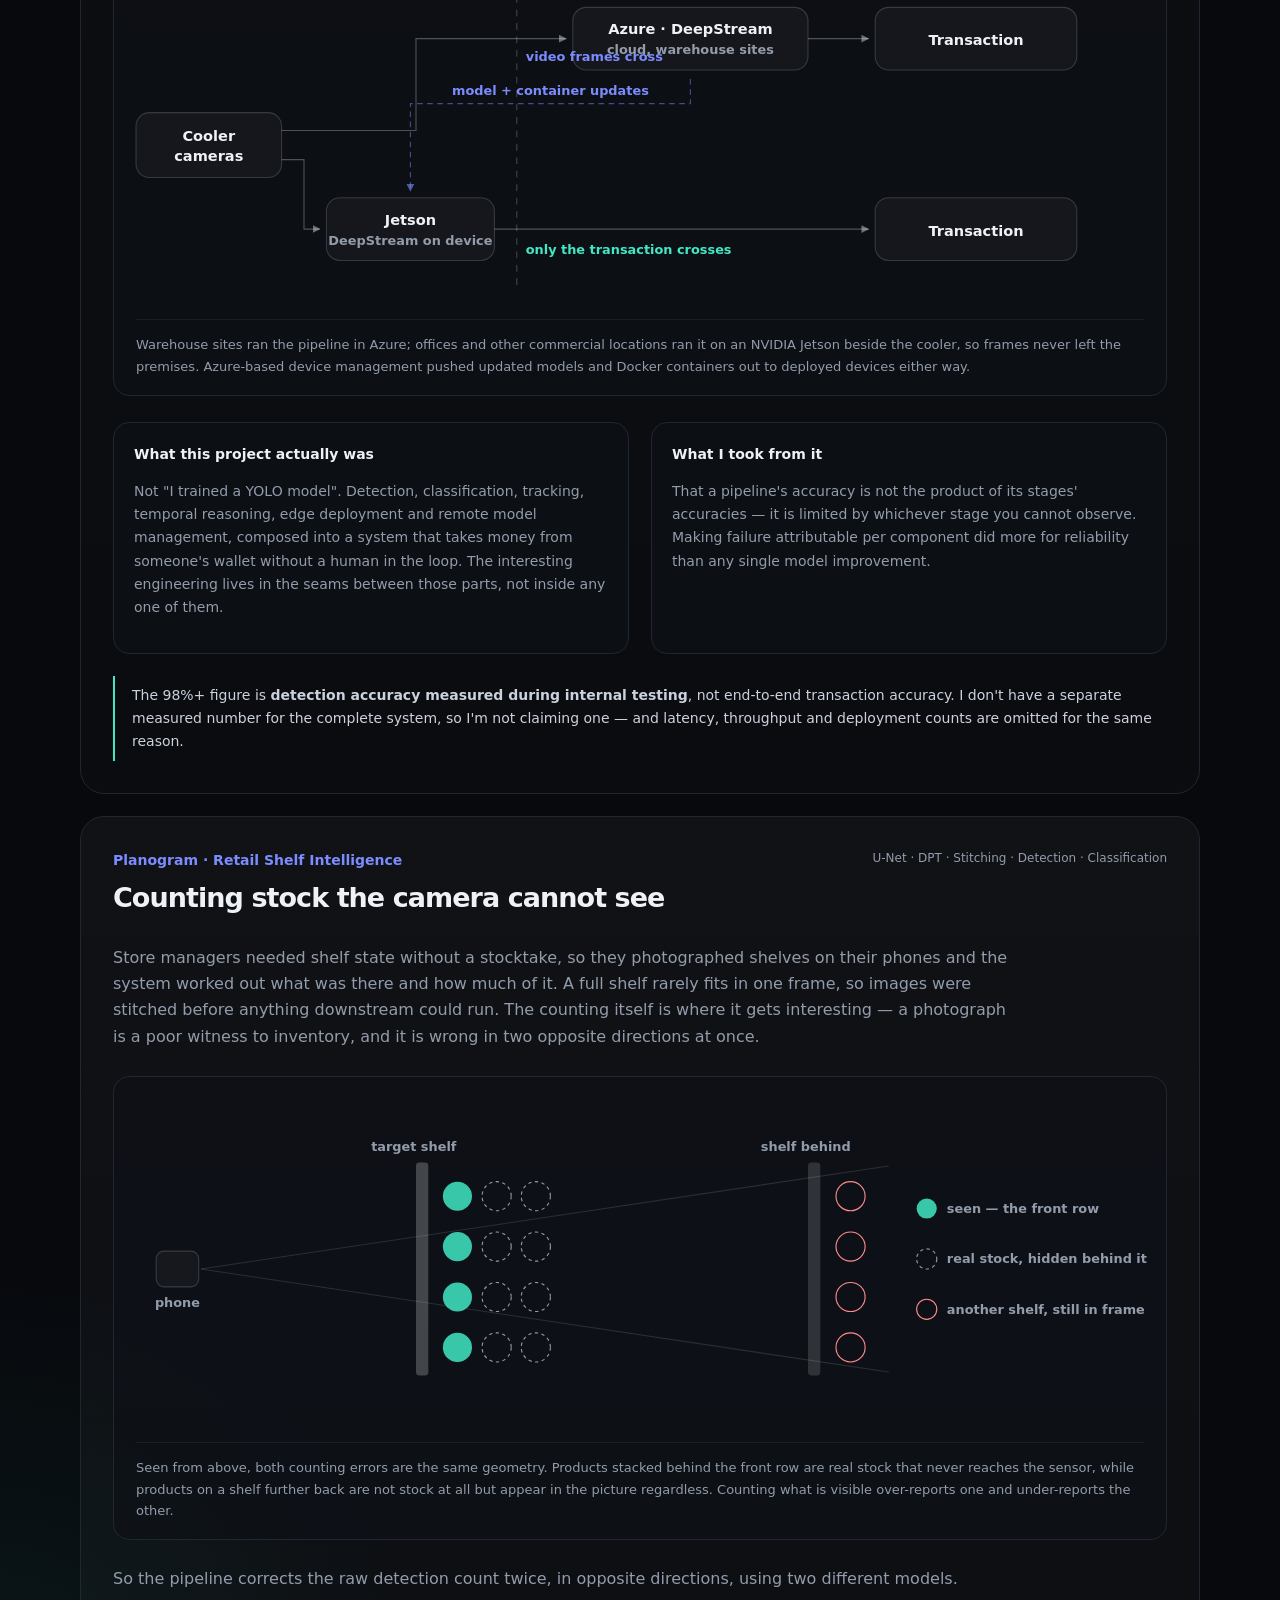
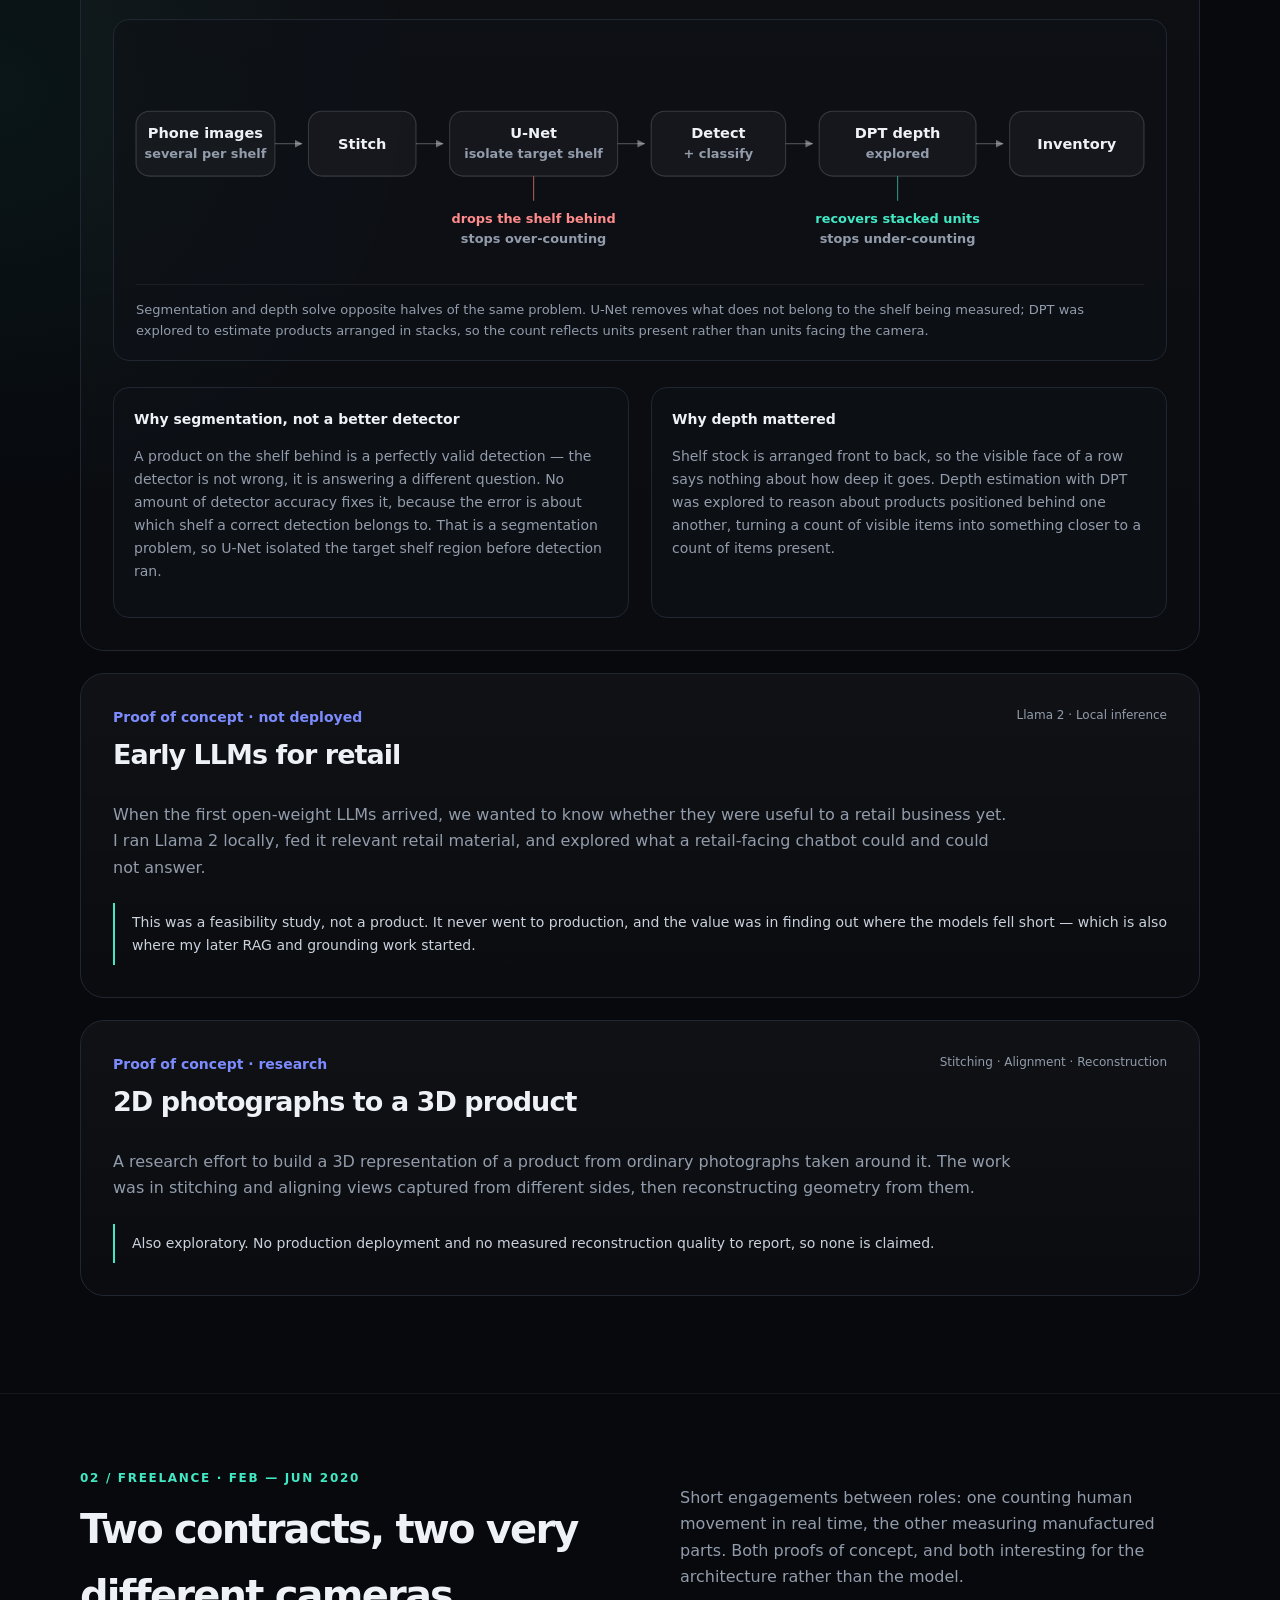
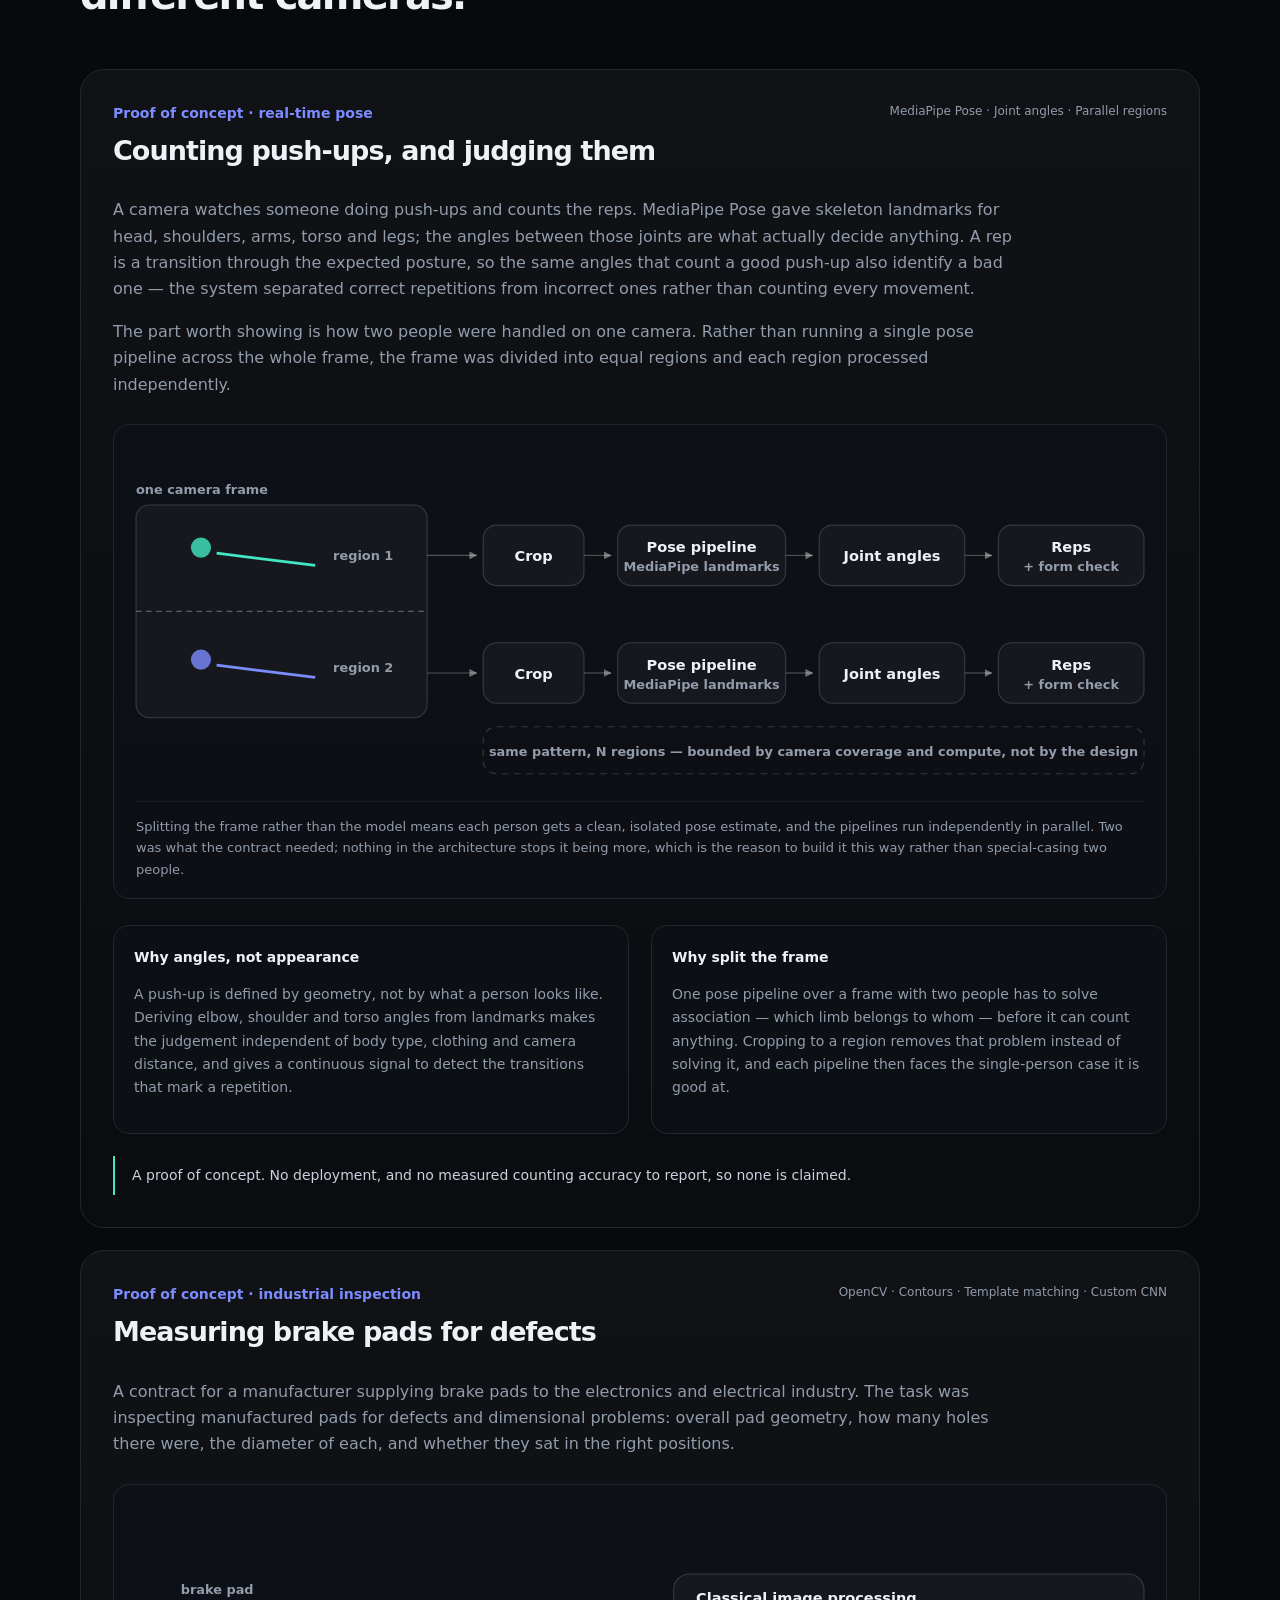
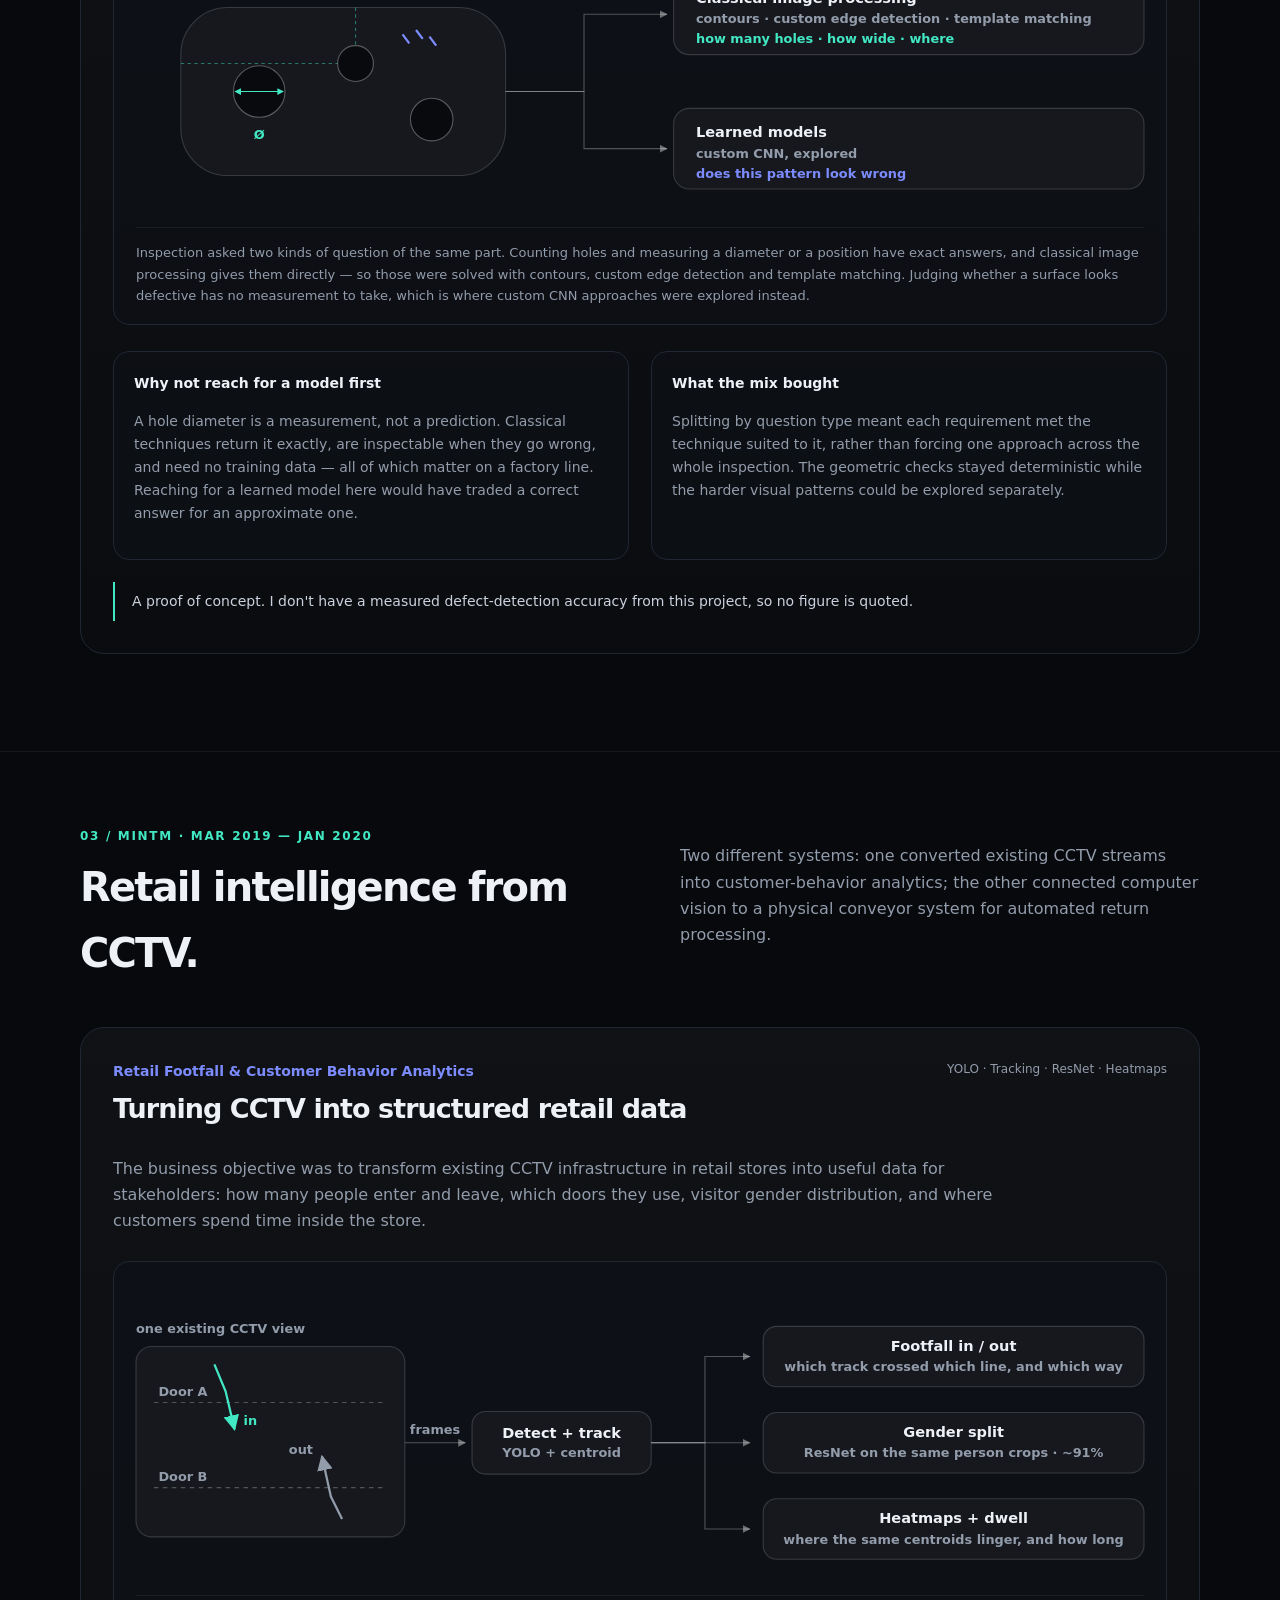
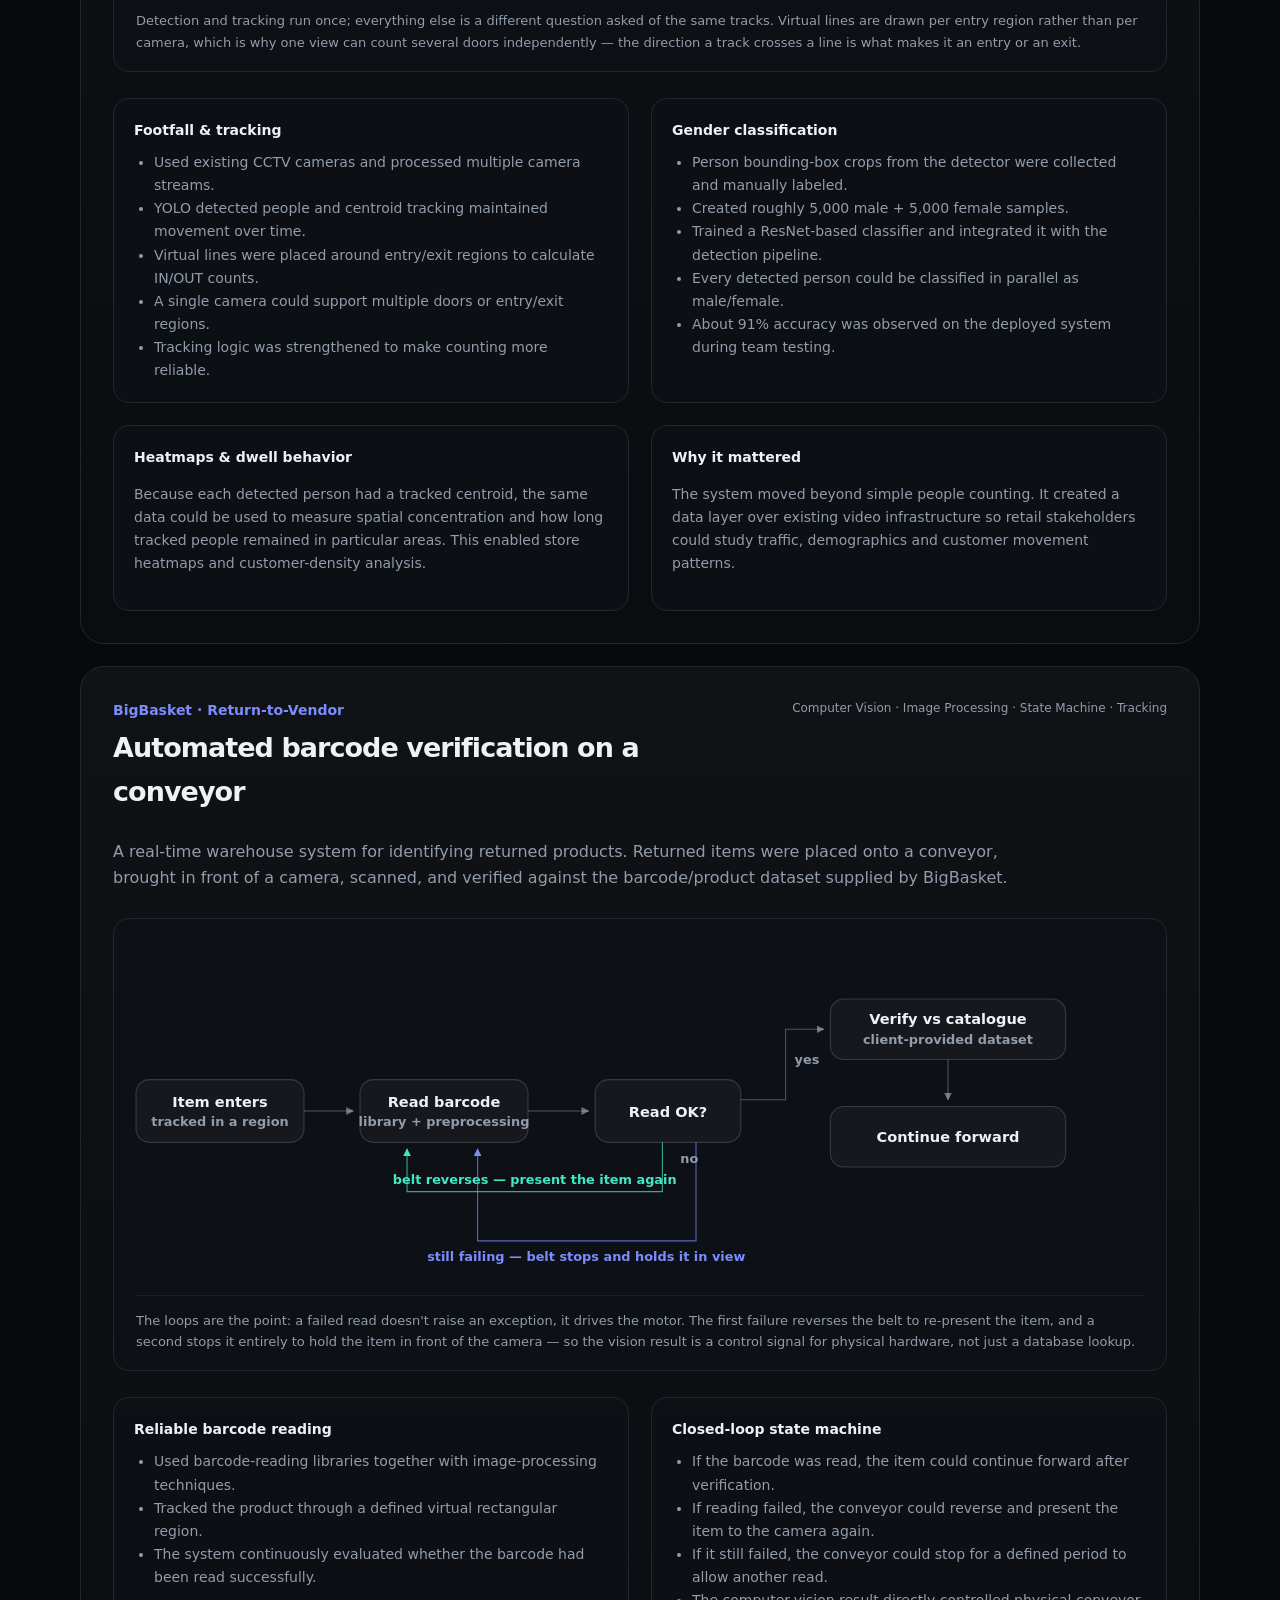
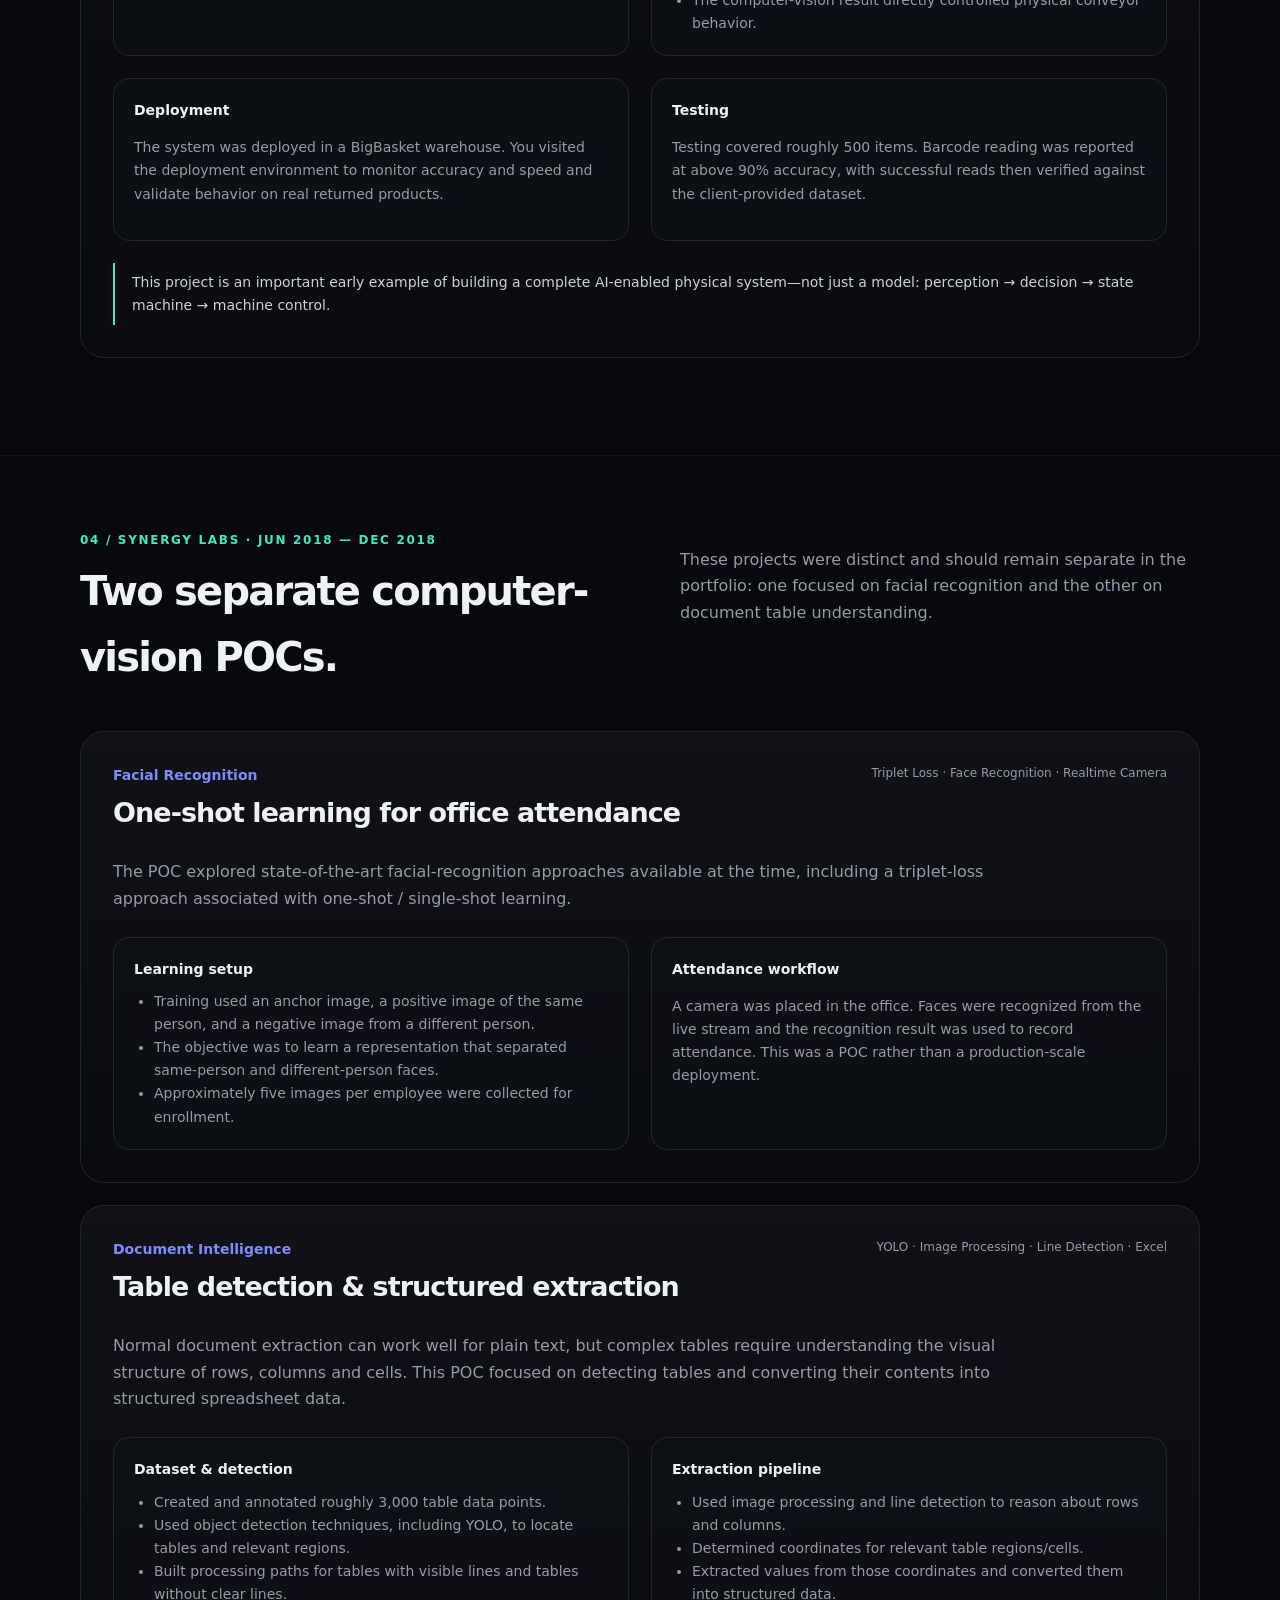
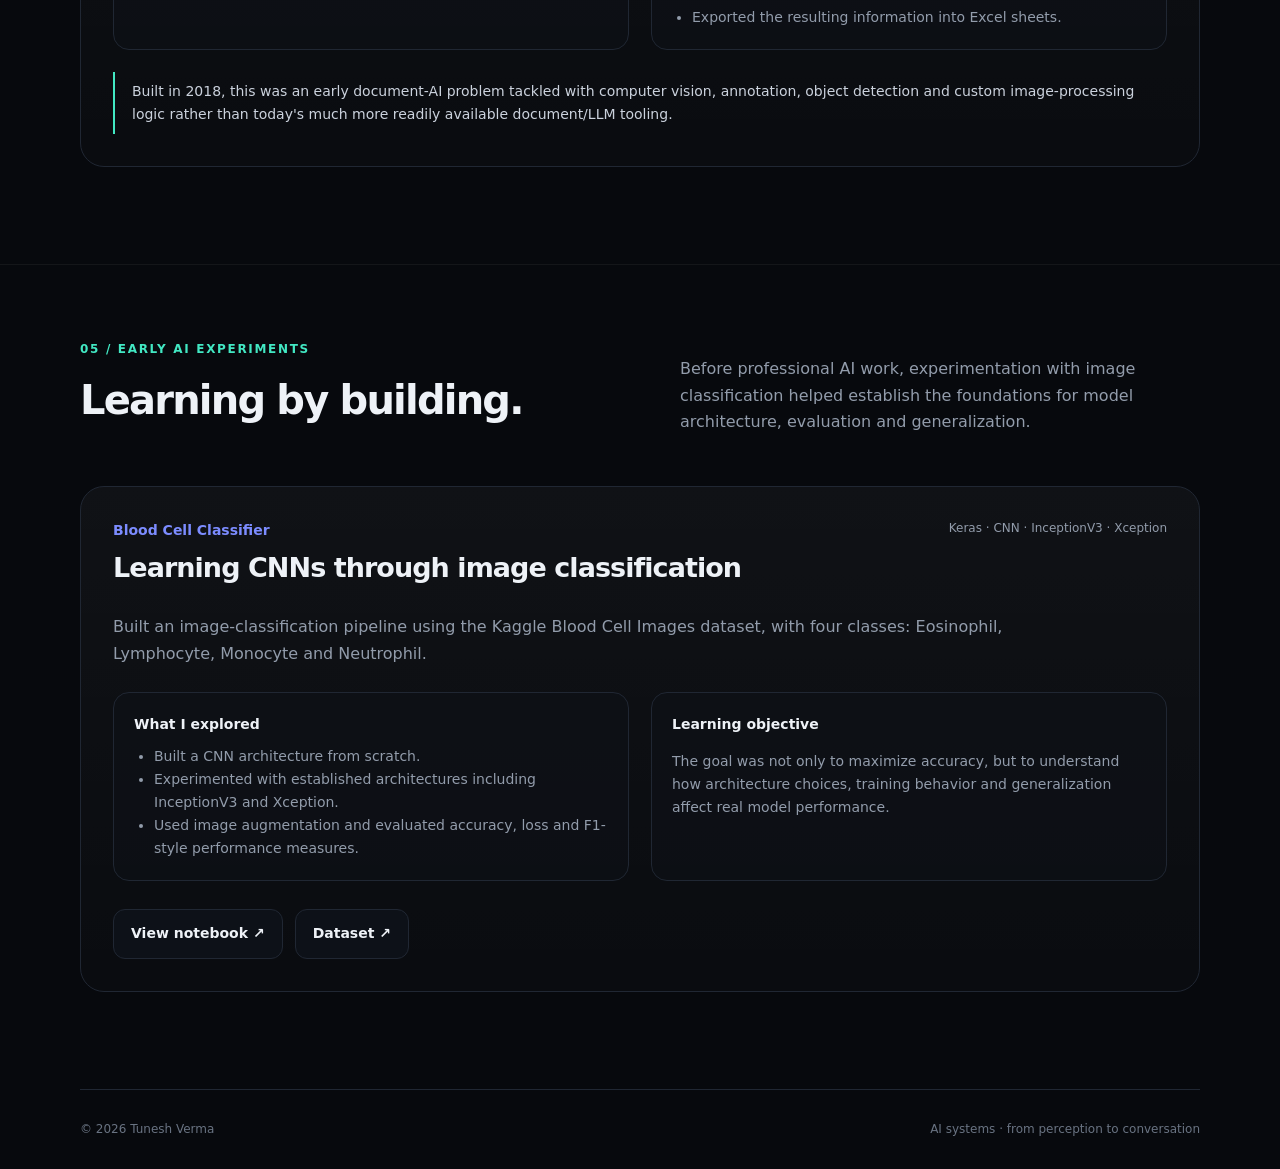
==== commit c2d1fe70: "Add the 2020 freelance contracts Freelance sits between Vision Group and MintM chronologically, so i" ====
--- a/work.html
+++ b/work.html
@@ -32,7 +32,7 @@
 <link rel="stylesheet" href="voice/agent.css" />
 </head>
 <body>
-<nav><div class="container nav"><a class="brand" href="index.html">TV<span>.</span></a><div class="navlinks"><a href="index.html">Home</a><a href="#vision">Vision</a><a href="#mintm">MintM</a><a href="#synergy">Synergy Labs</a><a href="#blood">Early Projects</a></div></div></nav>
+<nav><div class="container nav"><a class="brand" href="index.html">TV<span>.</span></a><div class="navlinks"><a href="index.html">Home</a><a href="#vision">Vision</a><a href="#freelance">Freelance</a><a href="#mintm">MintM</a><a href="#synergy">Synergy Labs</a><a href="#blood">Early Projects</a></div></div></nav>
 
 <main>
 <header class="hero container">
@@ -274,8 +274,111 @@
 </article>
 </div></section>
 
+<section id="freelance"><div class="container">
+<div class="section-head"><div><div class="kicker">02 / Freelance · Feb — Jun 2020</div><h2>Two contracts, two very different cameras.</h2></div><p>Short engagements between roles: one counting human movement in real time, the other measuring manufactured parts. Both proofs of concept, and both interesting for the architecture rather than the model.</p></div>
+
+<article class="case">
+<div class="case-top"><div><div class="sub">Proof of concept · real-time pose</div><h3>Counting push-ups, and judging them</h3></div><div class="meta">MediaPipe Pose · Joint angles · Parallel regions</div></div>
+
+<p>A camera watches someone doing push-ups and counts the reps. MediaPipe Pose gave skeleton landmarks for head, shoulders, arms, torso and legs; the angles between those joints are what actually decide anything. A rep is a transition through the expected posture, so the same angles that count a good push-up also identify a bad one — the system separated correct repetitions from incorrect ones rather than counting every movement.</p>
+
+<p>The part worth showing is how two people were handled on one camera. Rather than running a single pose pipeline across the whole frame, the frame was divided into equal regions and each region processed independently.</p>
+
+<figure>
+<svg viewBox="0 0 900 300" role="img" aria-label="One camera frame divided into two equal regions, each cropped and processed by its own independent pose pipeline in parallel, with the pattern extending to N regions">
+<defs><marker id="puA" viewBox="0 0 10 10" refX="9" refY="5" markerWidth="7" markerHeight="7" orient="auto"><path d="M0,0 L10,5 L0,10 z" fill="rgba(255,255,255,.4)"/></marker></defs>
+<text class="dg-s" x="0" y="40">one camera frame</text>
+<rect class="dg-box" x="0" y="50" width="260" height="190" rx="12"/>
+<line x1="0" y1="145" x2="260" y2="145" stroke="rgba(255,255,255,.3)" stroke-dasharray="5 4"/>
+<circle cx="58" cy="88" r="9" fill="rgba(66,232,195,.8)"/><line x1="72" y1="93" x2="160" y2="104" stroke="#42e8c3" stroke-width="2.5"/>
+<text class="dg-s" x="176" y="99">region 1</text>
+<circle cx="58" cy="188" r="9" fill="rgba(124,140,255,.8)"/><line x1="72" y1="193" x2="160" y2="204" stroke="#7c8cff" stroke-width="2.5"/>
+<text class="dg-s" x="176" y="199">region 2</text>
+<line class="dg-e" x1="260" y1="95" x2="304" y2="95" marker-end="url(#puA)"/>
+<line class="dg-e" x1="260" y1="200" x2="304" y2="200" marker-end="url(#puA)"/>
+<rect class="dg-box" x="310" y="68" width="90" height="54" rx="12"/>
+<text class="dg-t" x="355" y="100" text-anchor="middle">Crop</text>
+<rect class="dg-box" x="430" y="68" width="150" height="54" rx="12"/>
+<text class="dg-t" x="505" y="92" text-anchor="middle">Pose pipeline</text>
+<text class="dg-s" x="505" y="109" text-anchor="middle">MediaPipe landmarks</text>
+<rect class="dg-box" x="610" y="68" width="130" height="54" rx="12"/>
+<text class="dg-t" x="675" y="100" text-anchor="middle">Joint angles</text>
+<rect class="dg-box" x="770" y="68" width="130" height="54" rx="12"/>
+<text class="dg-t" x="835" y="92" text-anchor="middle">Reps</text>
+<text class="dg-s" x="835" y="109" text-anchor="middle">+ form check</text>
+<rect class="dg-box" x="310" y="173" width="90" height="54" rx="12"/>
+<text class="dg-t" x="355" y="205" text-anchor="middle">Crop</text>
+<rect class="dg-box" x="430" y="173" width="150" height="54" rx="12"/>
+<text class="dg-t" x="505" y="197" text-anchor="middle">Pose pipeline</text>
+<text class="dg-s" x="505" y="214" text-anchor="middle">MediaPipe landmarks</text>
+<rect class="dg-box" x="610" y="173" width="130" height="54" rx="12"/>
+<text class="dg-t" x="675" y="205" text-anchor="middle">Joint angles</text>
+<rect class="dg-box" x="770" y="173" width="130" height="54" rx="12"/>
+<text class="dg-t" x="835" y="197" text-anchor="middle">Reps</text>
+<text class="dg-s" x="835" y="214" text-anchor="middle">+ form check</text>
+<line class="dg-e" x1="400" y1="95" x2="424" y2="95" marker-end="url(#puA)"/>
+<line class="dg-e" x1="580" y1="95" x2="604" y2="95" marker-end="url(#puA)"/>
+<line class="dg-e" x1="740" y1="95" x2="764" y2="95" marker-end="url(#puA)"/>
+<line class="dg-e" x1="400" y1="200" x2="424" y2="200" marker-end="url(#puA)"/>
+<line class="dg-e" x1="580" y1="200" x2="604" y2="200" marker-end="url(#puA)"/>
+<line class="dg-e" x1="740" y1="200" x2="764" y2="200" marker-end="url(#puA)"/>
+<rect x="310" y="248" width="590" height="42" rx="12" fill="none" stroke="rgba(255,255,255,.16)" stroke-dasharray="6 5"/>
+<text class="dg-s" x="605" y="274" text-anchor="middle">same pattern, N regions — bounded by camera coverage and compute, not by the design</text>
+</svg>
+<figcaption>Splitting the frame rather than the model means each person gets a clean, isolated pose estimate, and the pipelines run independently in parallel. Two was what the contract needed; nothing in the architecture stops it being more, which is the reason to build it this way rather than special-casing two people.</figcaption>
+</figure>
+
+<div class="cols">
+<div class="block"><h4>Why angles, not appearance</h4><p>A push-up is defined by geometry, not by what a person looks like. Deriving elbow, shoulder and torso angles from landmarks makes the judgement independent of body type, clothing and camera distance, and gives a continuous signal to detect the transitions that mark a repetition.</p></div>
+<div class="block"><h4>Why split the frame</h4><p>One pose pipeline over a frame with two people has to solve association — which limb belongs to whom — before it can count anything. Cropping to a region removes that problem instead of solving it, and each pipeline then faces the single-person case it is good at.</p></div>
+</div>
+<div class="note">A proof of concept. No deployment, and no measured counting accuracy to report, so none is claimed.</div>
+</article>
+
+<article class="case">
+<div class="case-top"><div><div class="sub">Proof of concept · industrial inspection</div><h3>Measuring brake pads for defects</h3></div><div class="meta">OpenCV · Contours · Template matching · Custom CNN</div></div>
+
+<p>A contract for a manufacturer supplying brake pads to the electronics and electrical industry. The task was inspecting manufactured pads for defects and dimensional problems: overall pad geometry, how many holes there were, the diameter of each, and whether they sat in the right positions.</p>
+
+<figure>
+<svg viewBox="0 0 900 270" role="img" aria-label="A brake pad whose inspection questions split into two kinds: geometric measurements answered by classical image processing, and pattern judgements explored with learned models">
+<defs><marker id="bpA" viewBox="0 0 10 10" refX="9" refY="5" markerWidth="7" markerHeight="7" orient="auto"><path d="M0,0 L10,5 L0,10 z" fill="rgba(255,255,255,.4)"/></marker>
+<marker id="bpB" viewBox="0 0 10 10" refX="8" refY="5" markerWidth="6" markerHeight="6" orient="auto"><path d="M0,0 L10,5 L0,10 z" fill="#42e8c3"/></marker>
+<marker id="bpC" viewBox="0 0 10 10" refX="8" refY="5" markerWidth="6" markerHeight="6" orient="auto-start-reverse"><path d="M0,0 L10,5 L0,10 z" fill="#42e8c3"/></marker></defs>
+<text class="dg-s" x="40" y="76">brake pad</text>
+<rect class="dg-box" x="40" y="88" width="290" height="150" rx="42"/>
+<circle cx="110" cy="163" r="23" fill="rgba(7,9,13,.9)" stroke="rgba(255,255,255,.3)"/>
+<circle cx="196" cy="138" r="16" fill="rgba(7,9,13,.9)" stroke="rgba(255,255,255,.3)"/>
+<circle cx="264" cy="188" r="19" fill="rgba(7,9,13,.9)" stroke="rgba(255,255,255,.3)"/>
+<line x1="89" y1="163" x2="131" y2="163" stroke="#42e8c3" marker-start="url(#bpC)" marker-end="url(#bpB)"/>
+<text x="110" y="205" text-anchor="middle" fill="#42e8c3" font-size="11.5" font-weight="700">Ø</text>
+<line x1="196" y1="88" x2="196" y2="122" stroke="rgba(66,232,195,.45)" stroke-dasharray="3 3"/>
+<line x1="40" y1="138" x2="180" y2="138" stroke="rgba(66,232,195,.45)" stroke-dasharray="3 3"/>
+<path d="M238,112 L244,120 M250,108 L256,116 M262,114 L268,122" stroke="#7c8cff" stroke-width="2"/>
+<path class="dg-e" d="M330,163 L400,163 L400,94 L474,94" marker-end="url(#bpA)"/>
+<path class="dg-e" d="M330,163 L400,163 L400,214 L474,214" marker-end="url(#bpA)"/>
+<rect class="dg-box" x="480" y="58" width="420" height="72" rx="14"/>
+<text class="dg-t" x="500" y="84">Classical image processing</text>
+<text class="dg-s" x="500" y="102">contours · custom edge detection · template matching</text>
+<text x="500" y="120" fill="#42e8c3" font-size="11.5" font-weight="700">how many holes · how wide · where</text>
+<rect class="dg-box" x="480" y="178" width="420" height="72" rx="14"/>
+<text class="dg-t" x="500" y="204">Learned models</text>
+<text class="dg-s" x="500" y="222">custom CNN, explored</text>
+<text x="500" y="240" fill="#7c8cff" font-size="11.5" font-weight="700">does this pattern look wrong</text>
+</svg>
+<figcaption>Inspection asked two kinds of question of the same part. Counting holes and measuring a diameter or a position have exact answers, and classical image processing gives them directly — so those were solved with contours, custom edge detection and template matching. Judging whether a surface looks defective has no measurement to take, which is where custom CNN approaches were explored instead.</figcaption>
+</figure>
+
+<div class="cols">
+<div class="block"><h4>Why not reach for a model first</h4><p>A hole diameter is a measurement, not a prediction. Classical techniques return it exactly, are inspectable when they go wrong, and need no training data — all of which matter on a factory line. Reaching for a learned model here would have traded a correct answer for an approximate one.</p></div>
+<div class="block"><h4>What the mix bought</h4><p>Splitting by question type meant each requirement met the technique suited to it, rather than forcing one approach across the whole inspection. The geometric checks stayed deterministic while the harder visual patterns could be explored separately.</p></div>
+</div>
+<div class="note">A proof of concept. I don't have a measured defect-detection accuracy from this project, so no figure is quoted.</div>
+</article>
+</div></section>
+
 <section id="mintm"><div class="container">
-<div class="section-head"><div><div class="kicker">02 / MintM · Mar 2019 — Jan 2020</div><h2>Retail intelligence from CCTV.</h2></div><p>Two different systems: one converted existing CCTV streams into customer-behavior analytics; the other connected computer vision to a physical conveyor system for automated return processing.</p></div>
+<div class="section-head"><div><div class="kicker">03 / MintM · Mar 2019 — Jan 2020</div><h2>Retail intelligence from CCTV.</h2></div><p>Two different systems: one converted existing CCTV streams into customer-behavior analytics; the other connected computer vision to a physical conveyor system for automated return processing.</p></div>
 
 <article class="case">
 <div class="case-top"><div><div class="sub">Retail Footfall & Customer Behavior Analytics</div><h3>Turning CCTV into structured retail data</h3></div><div class="meta">YOLO · Tracking · ResNet · Heatmaps</div></div>
@@ -372,7 +475,7 @@
 </div></section>
 
 <section id="synergy"><div class="container">
-<div class="section-head"><div><div class="kicker">03 / Synergy Labs · Jun 2018 — Dec 2018</div><h2>Two separate computer-vision POCs.</h2></div><p>These projects were distinct and should remain separate in the portfolio: one focused on facial recognition and the other on document table understanding.</p></div>
+<div class="section-head"><div><div class="kicker">04 / Synergy Labs · Jun 2018 — Dec 2018</div><h2>Two separate computer-vision POCs.</h2></div><p>These projects were distinct and should remain separate in the portfolio: one focused on facial recognition and the other on document table understanding.</p></div>
 
 <article class="case">
 <div class="case-top"><div><div class="sub">Facial Recognition</div><h3>One-shot learning for office attendance</h3></div><div class="meta">Triplet Loss · Face Recognition · Realtime Camera</div></div>
@@ -395,7 +498,7 @@
 </div></section>
 
 <section id="blood"><div class="container">
-<div class="section-head"><div><div class="kicker">04 / Early AI experiments</div><h2>Learning by building.</h2></div><p>Before professional AI work, experimentation with image classification helped establish the foundations for model architecture, evaluation and generalization.</p></div>
+<div class="section-head"><div><div class="kicker">05 / Early AI experiments</div><h2>Learning by building.</h2></div><p>Before professional AI work, experimentation with image classification helped establish the foundations for model architecture, evaluation and generalization.</p></div>
 <article class="case">
 <div class="case-top"><div><div class="sub">Blood Cell Classifier</div><h3>Learning CNNs through image classification</h3></div><div class="meta">Keras · CNN · InceptionV3 · Xception</div></div>
 <p>Built an image-classification pipeline using the Kaggle Blood Cell Images dataset, with four classes: Eosinophil, Lymphocyte, Monocyte and Neutrophil.</p>
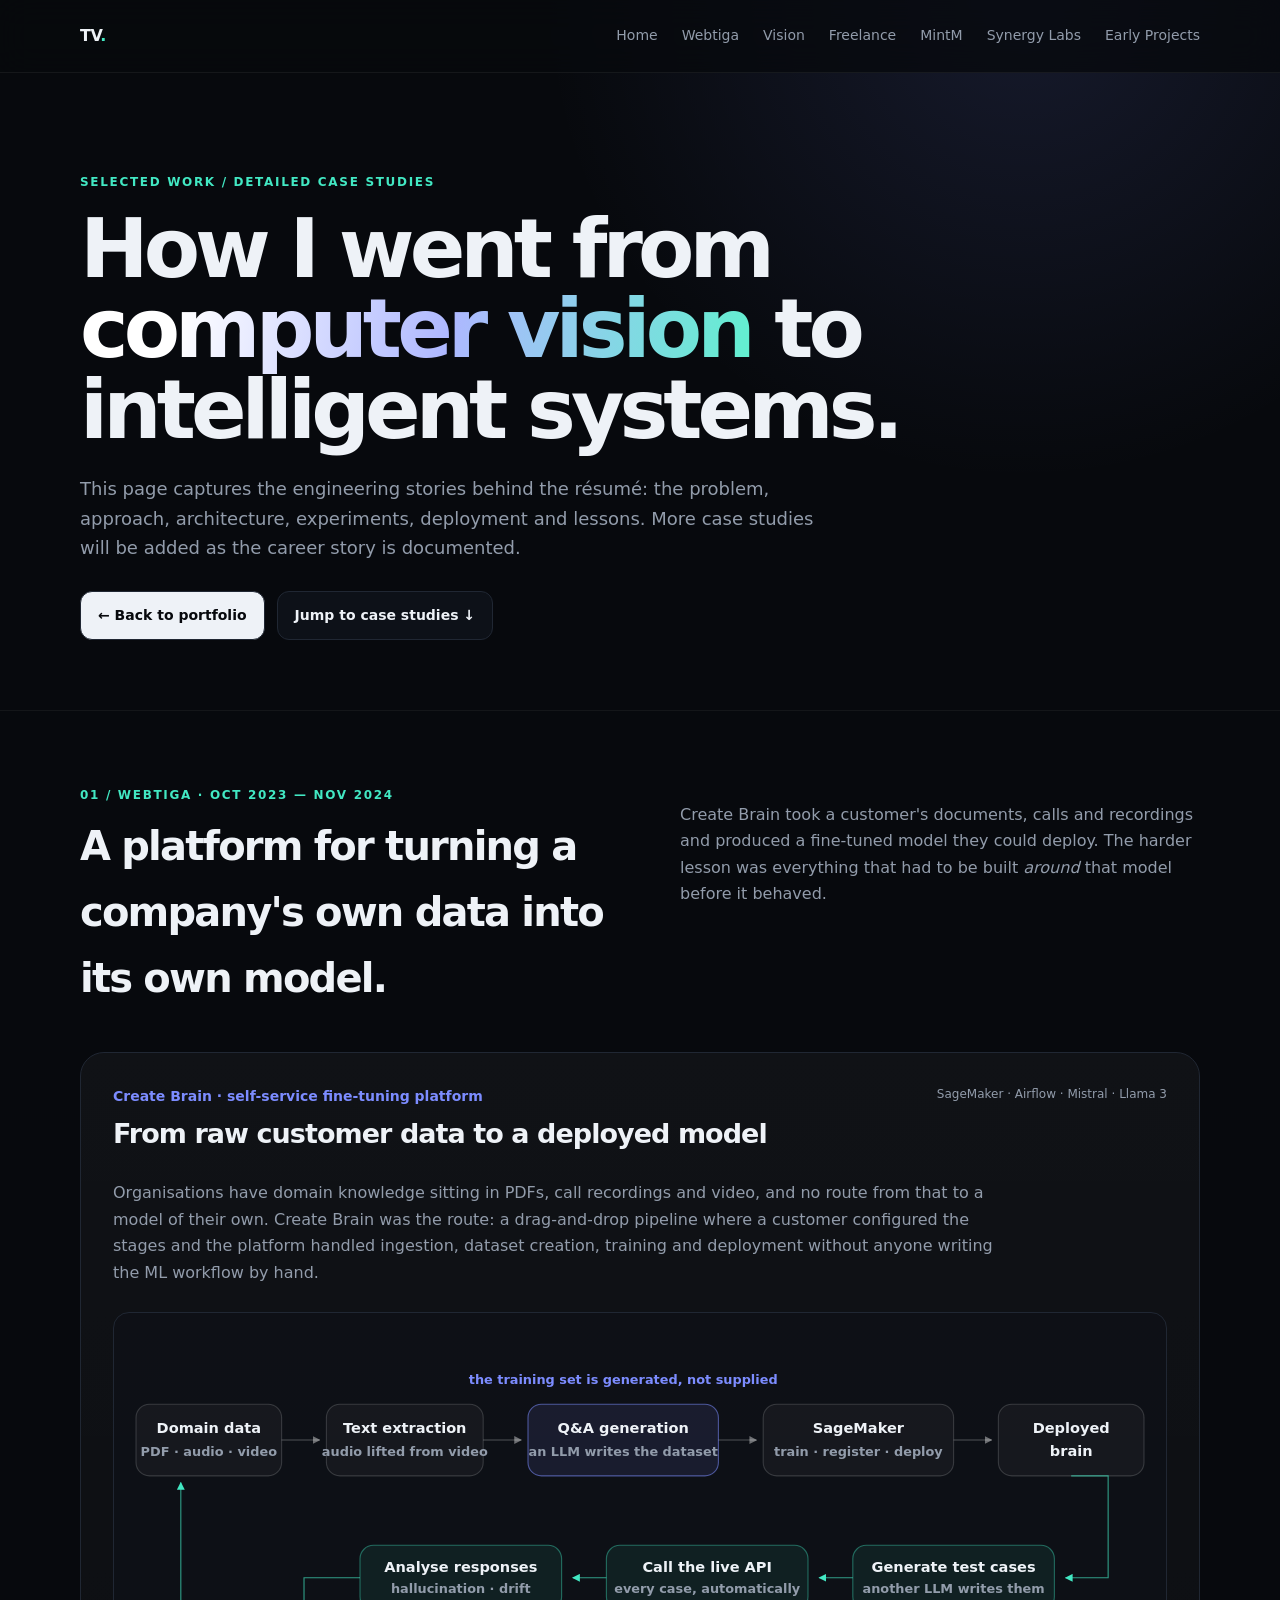
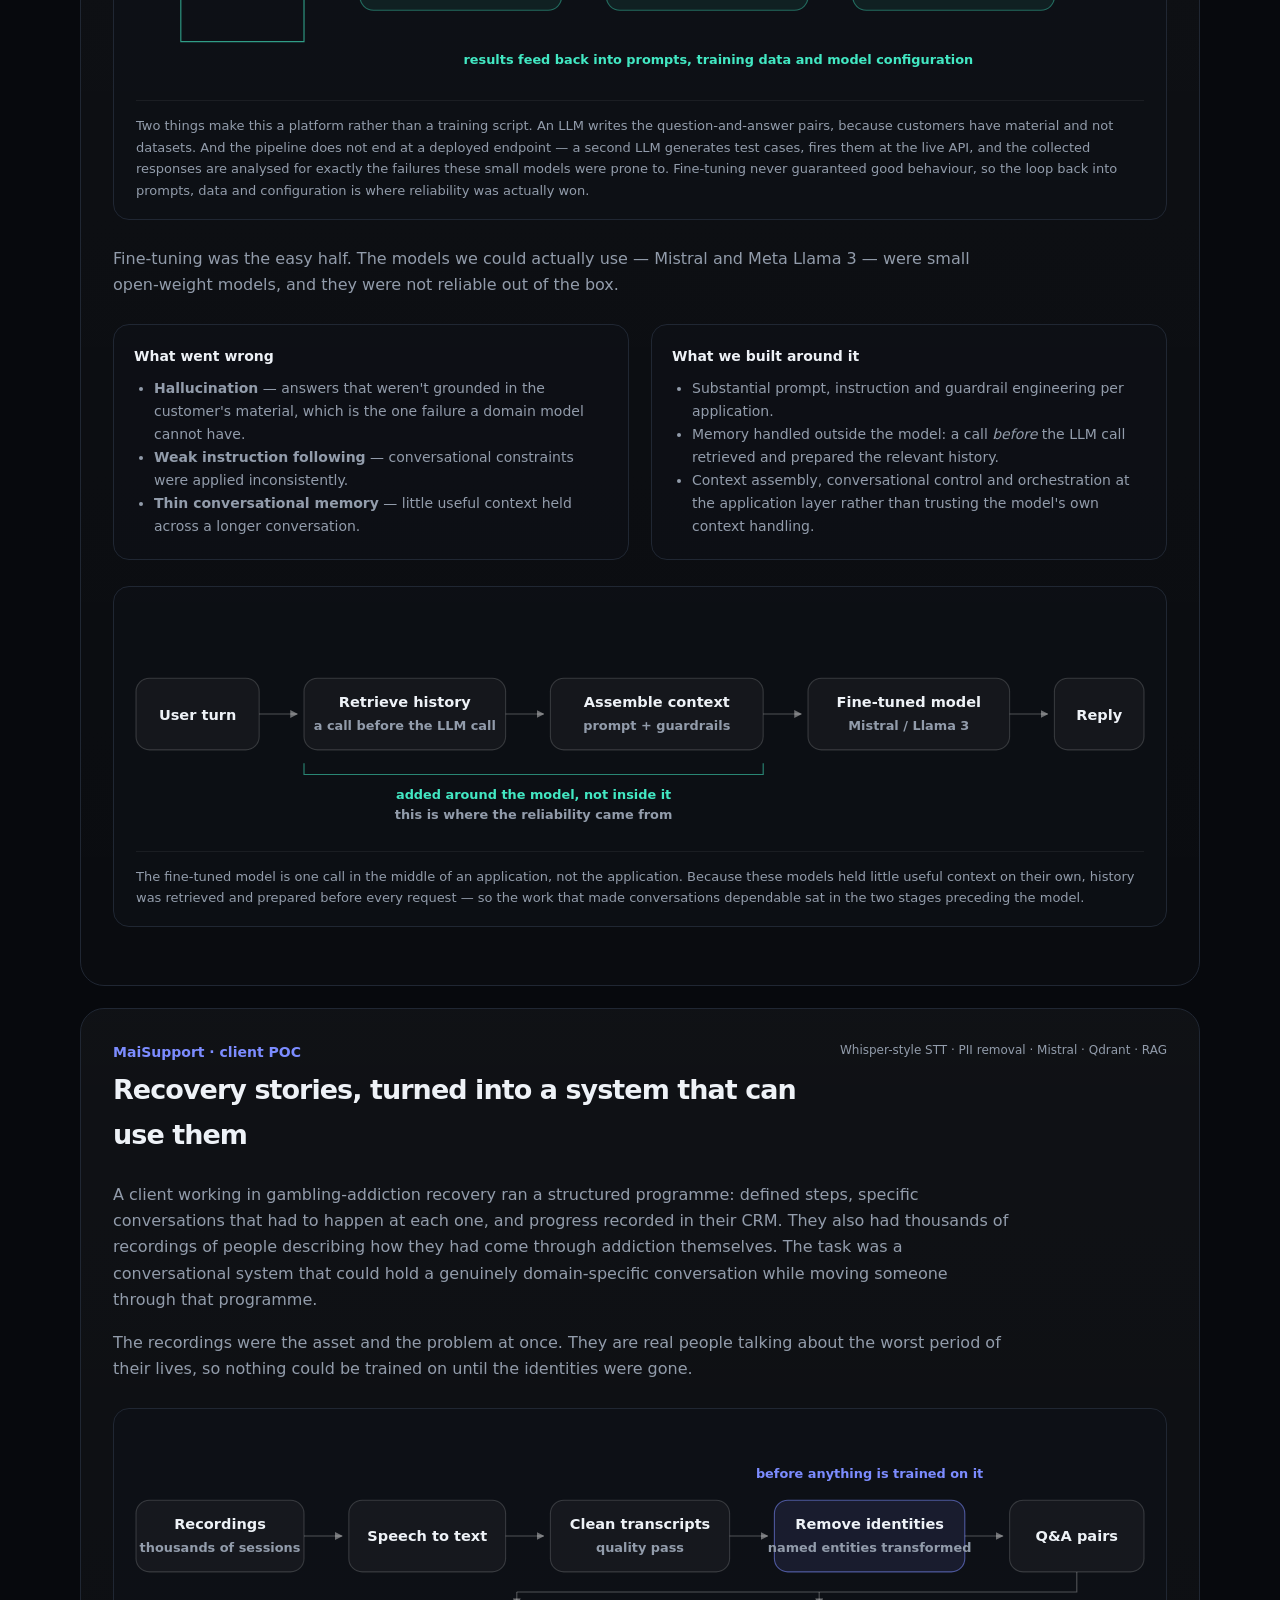
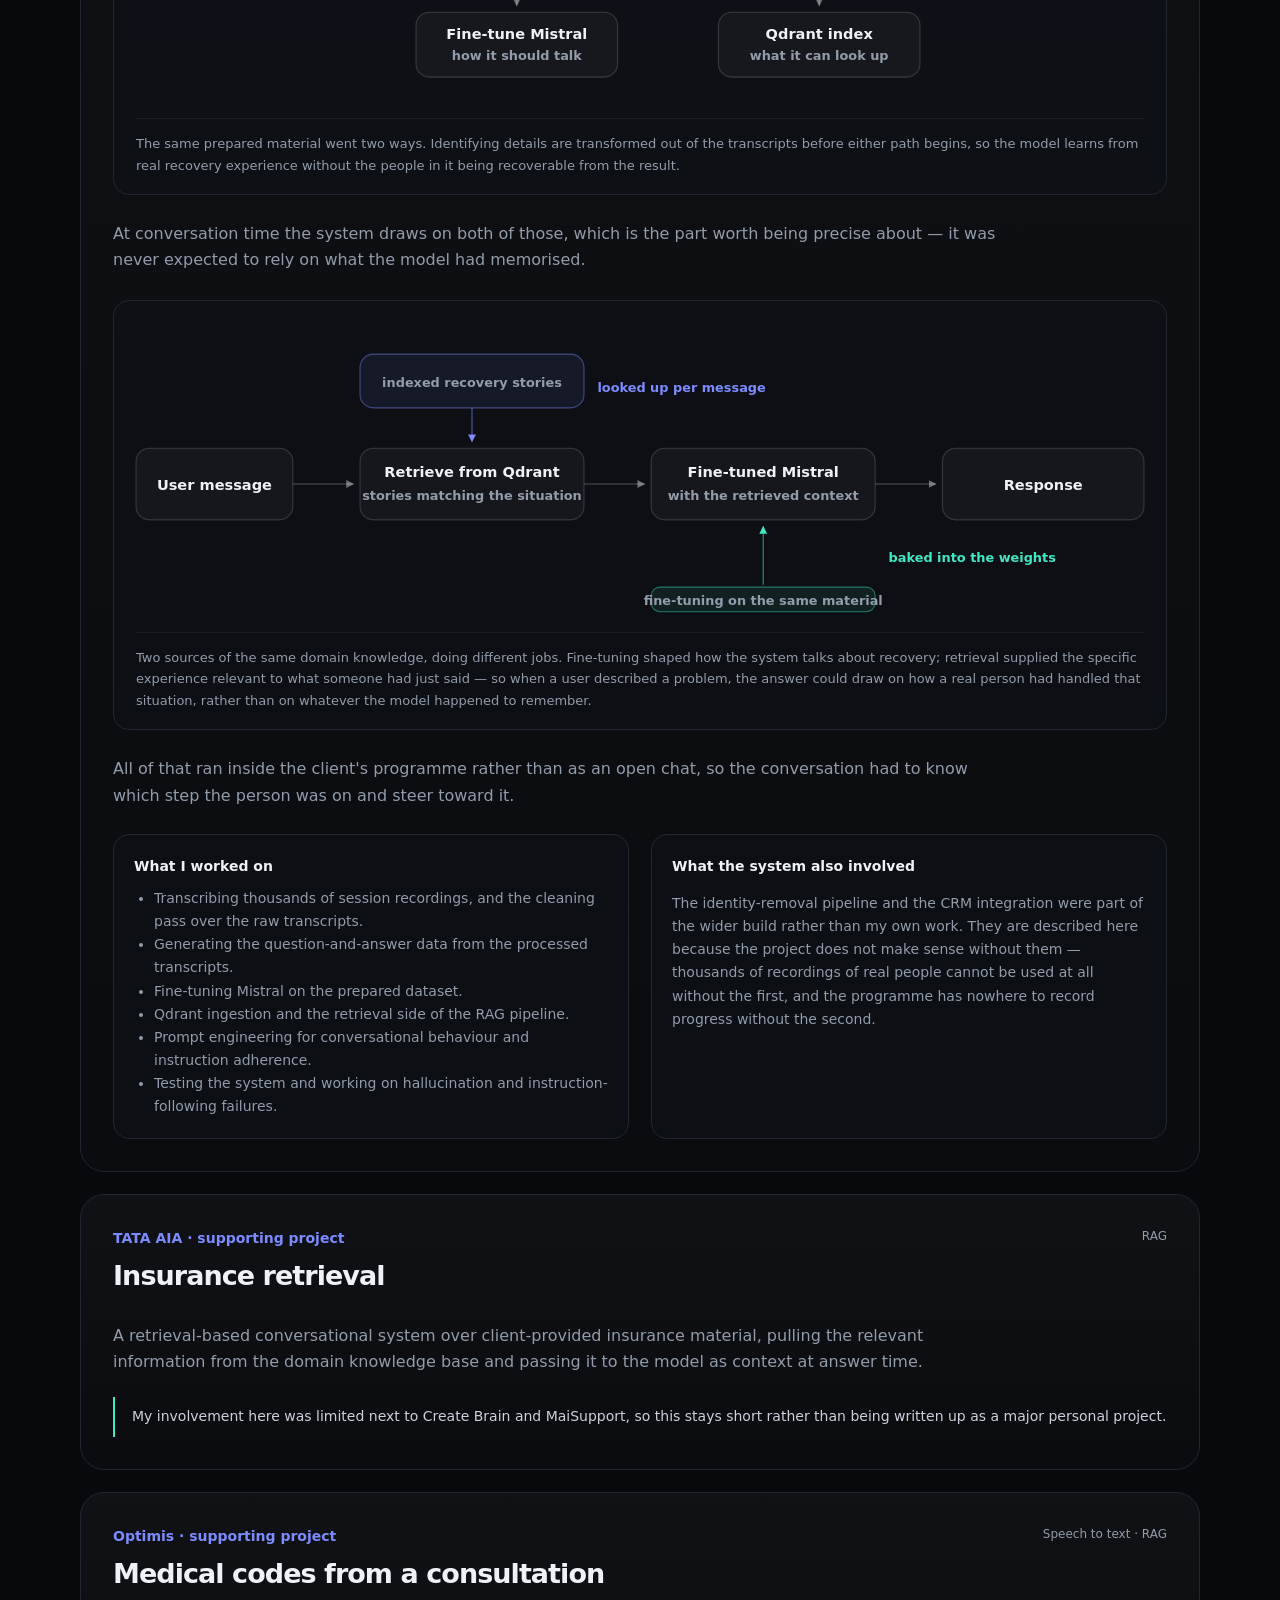
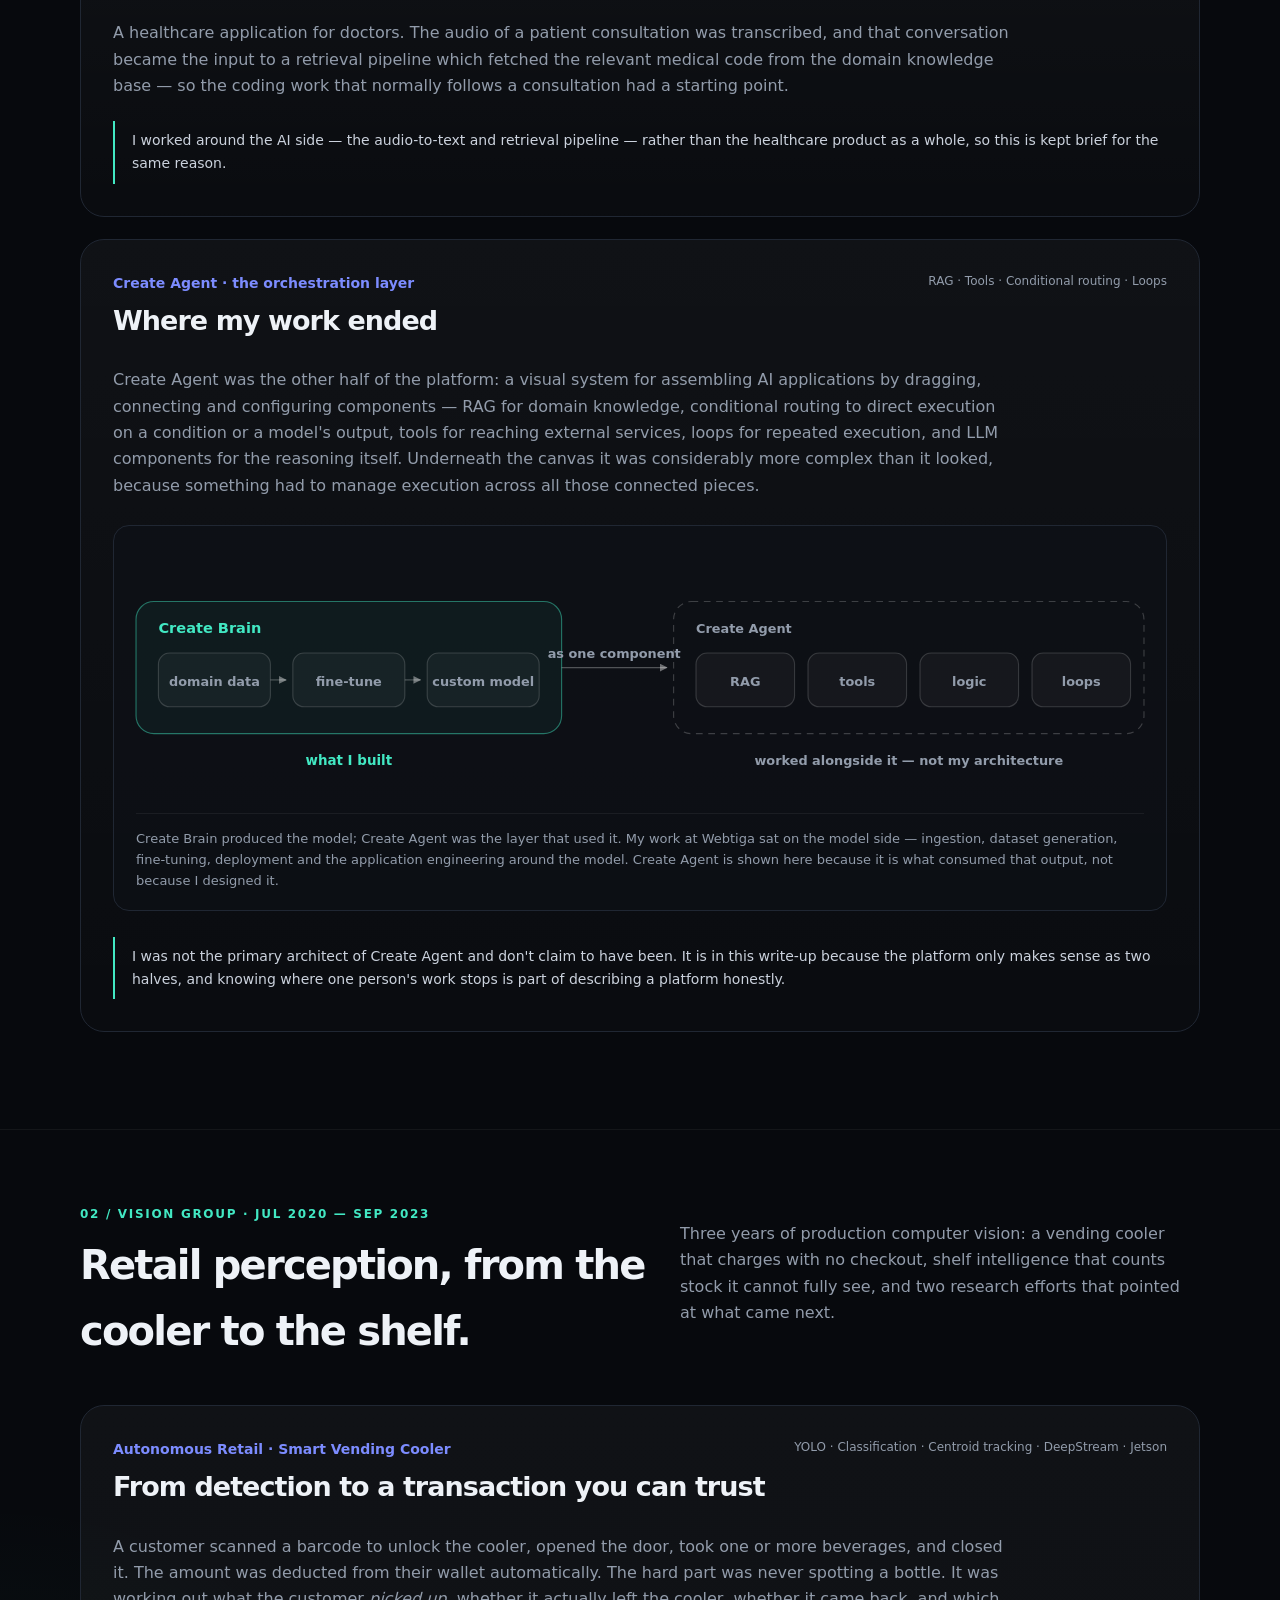
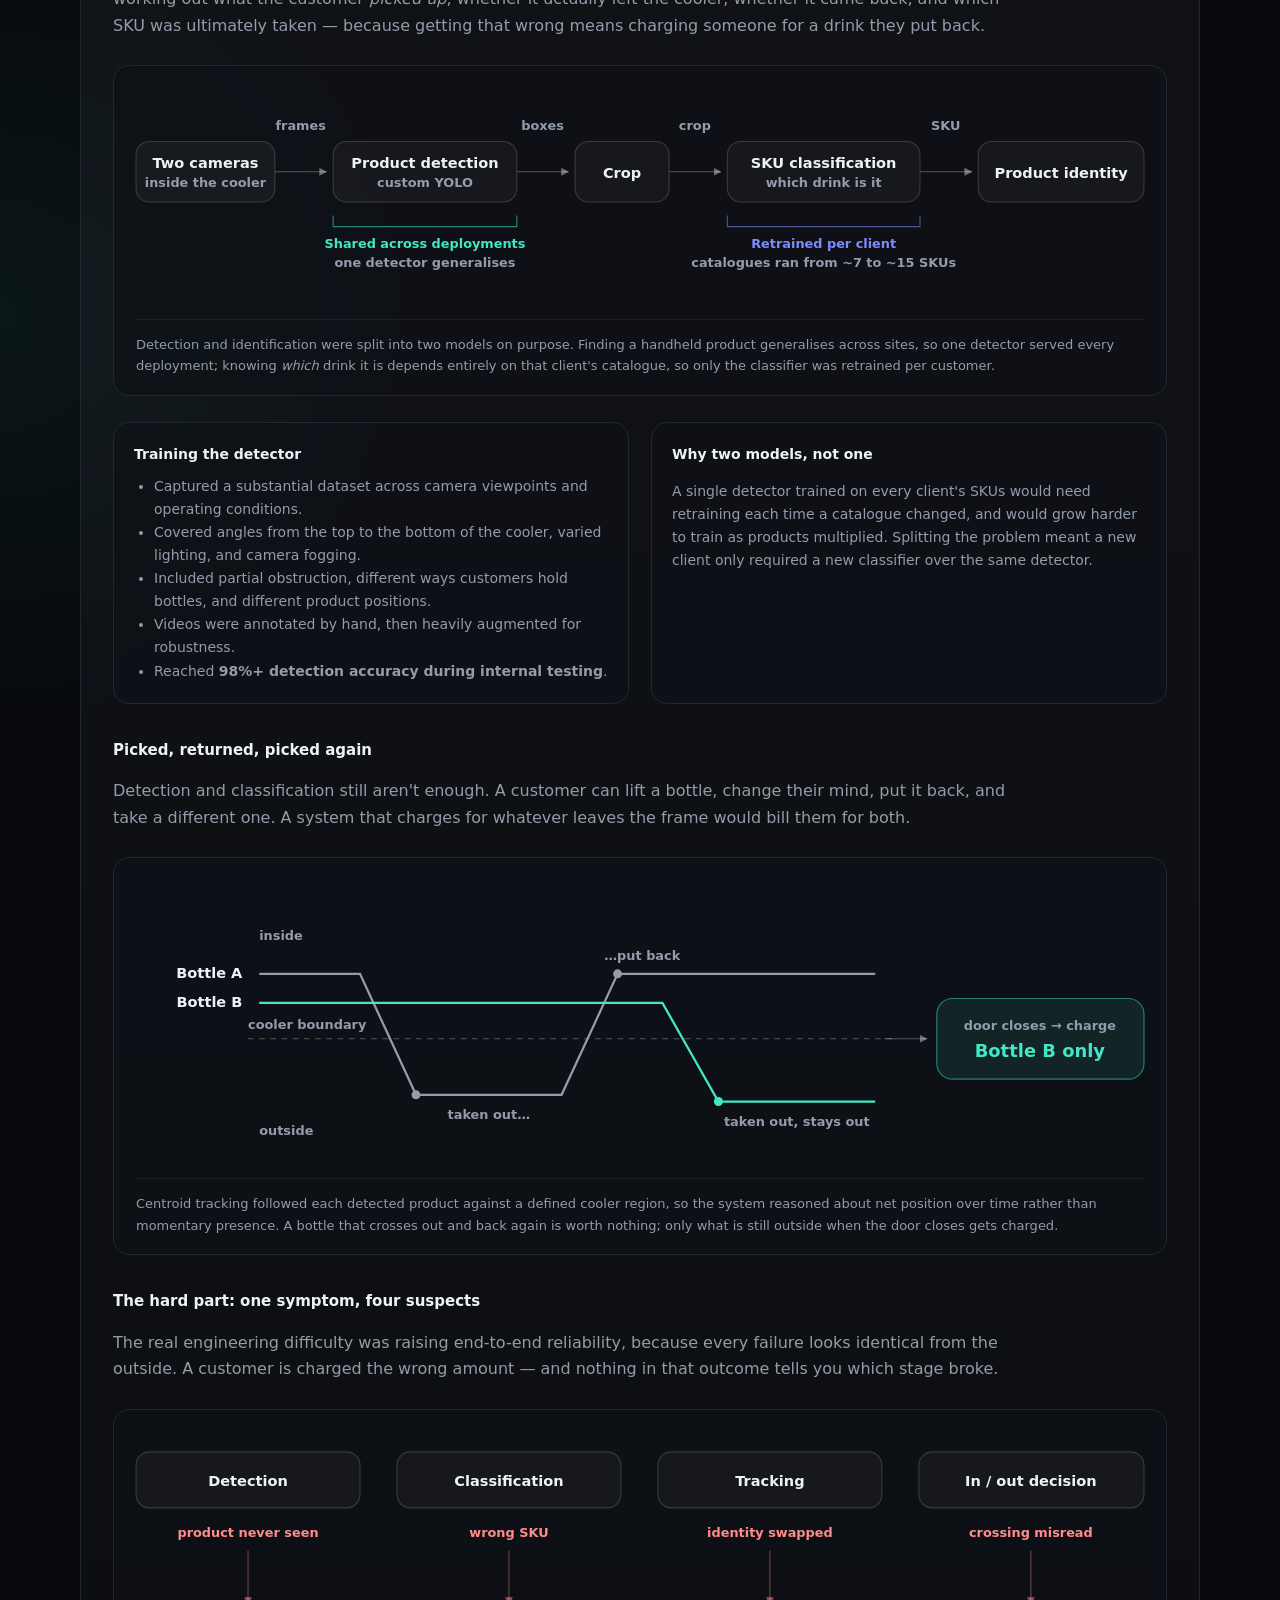
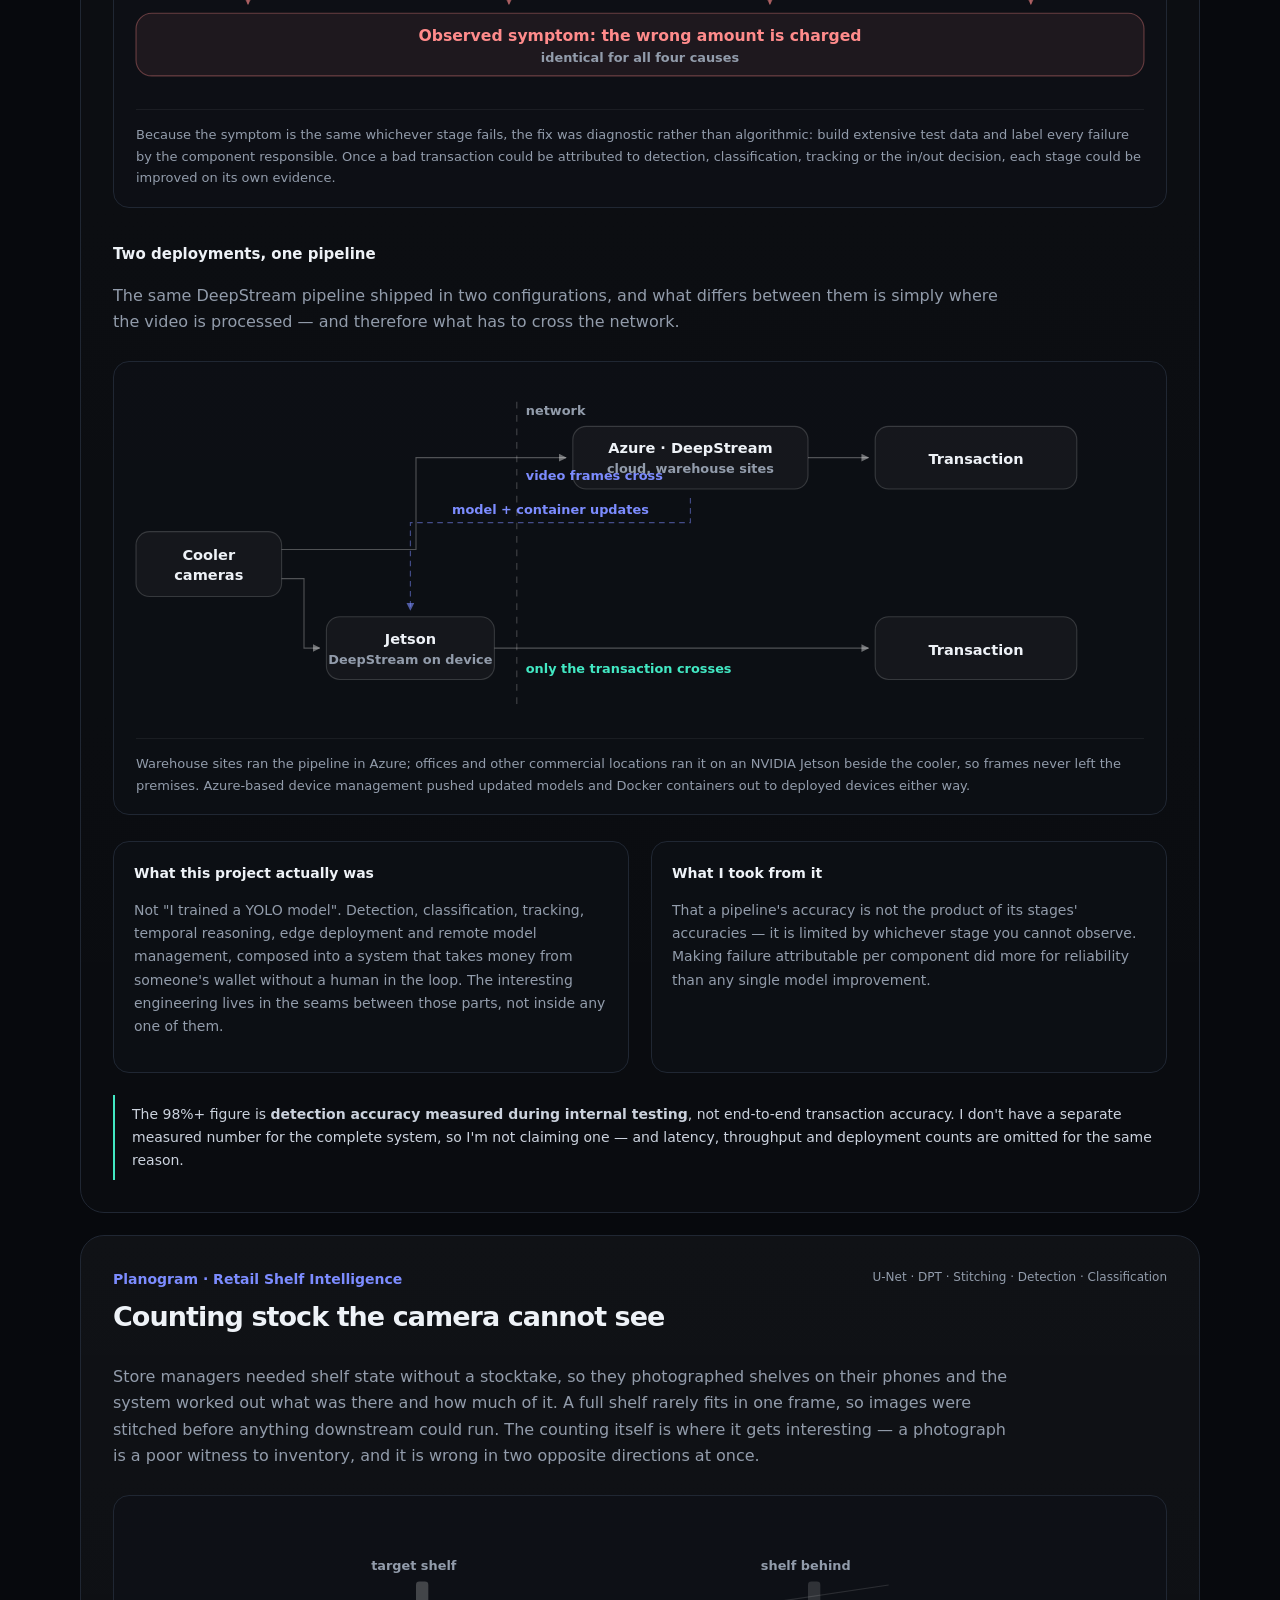
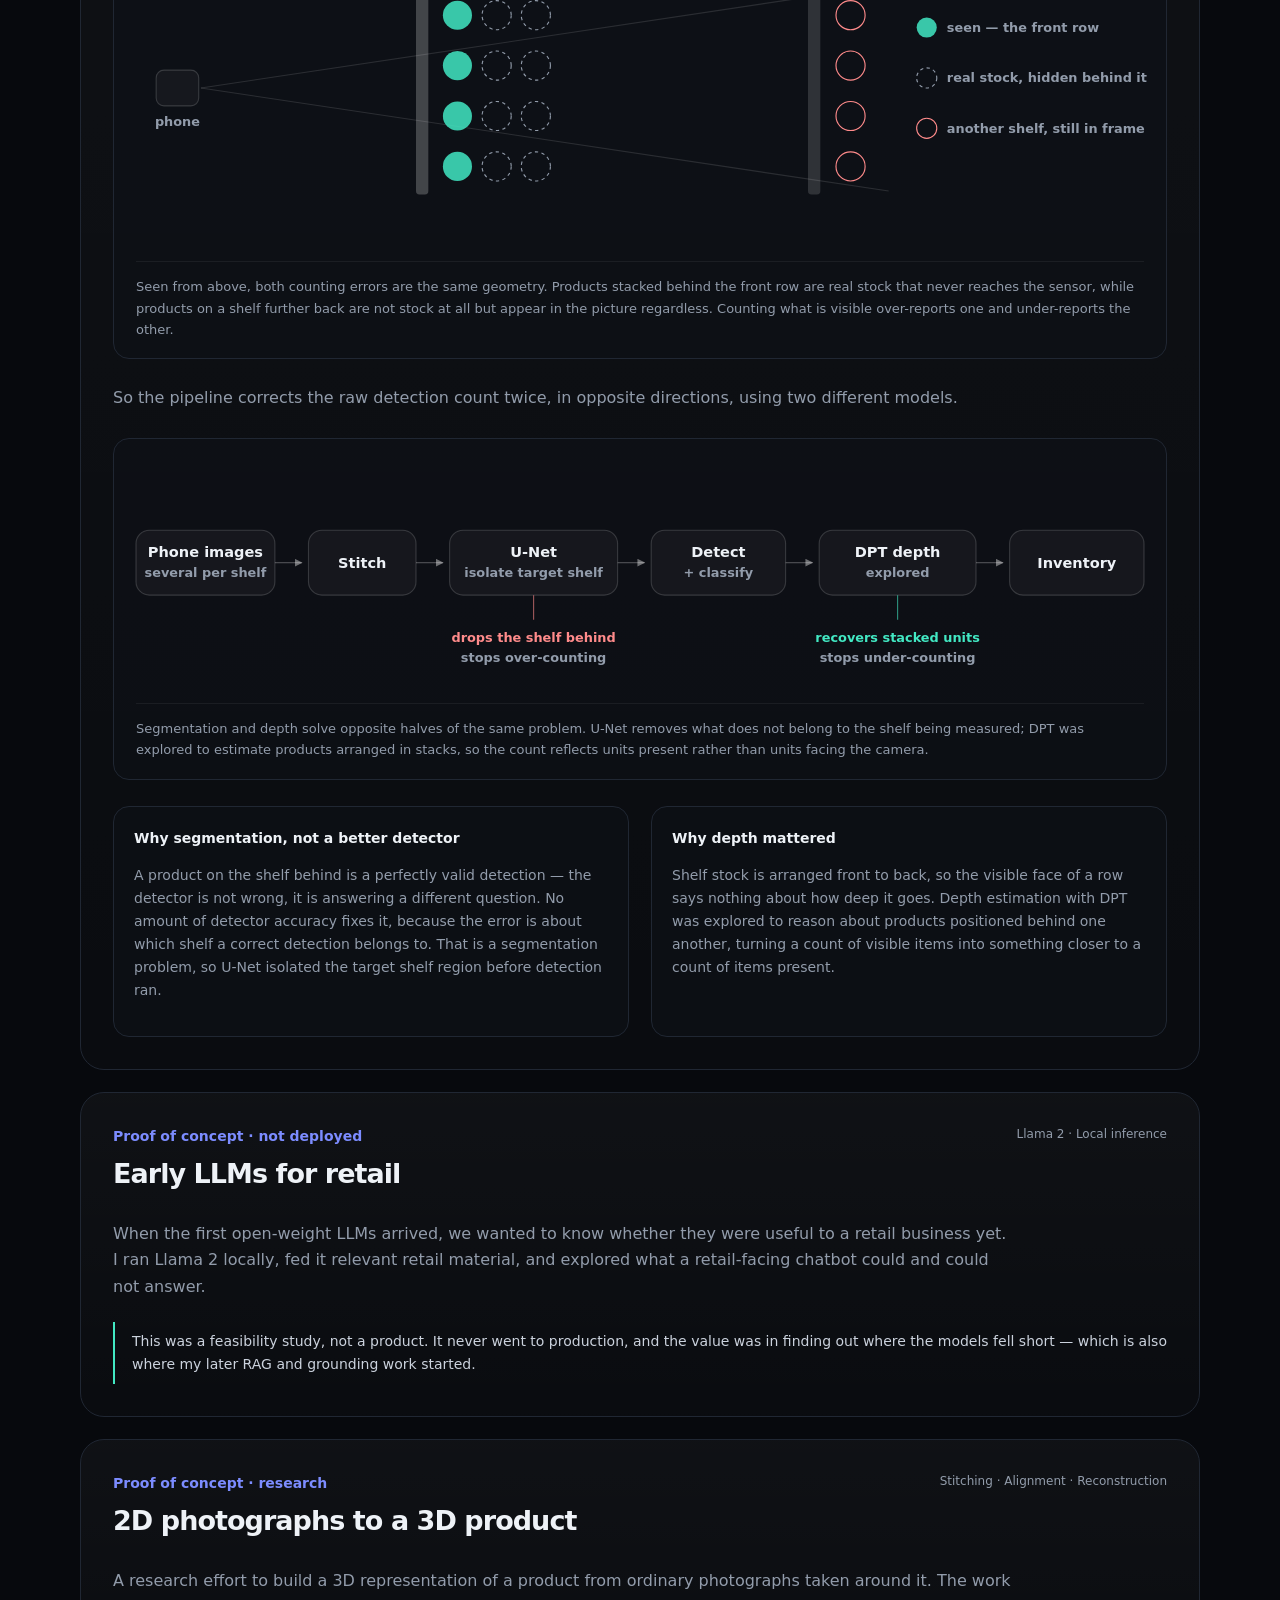
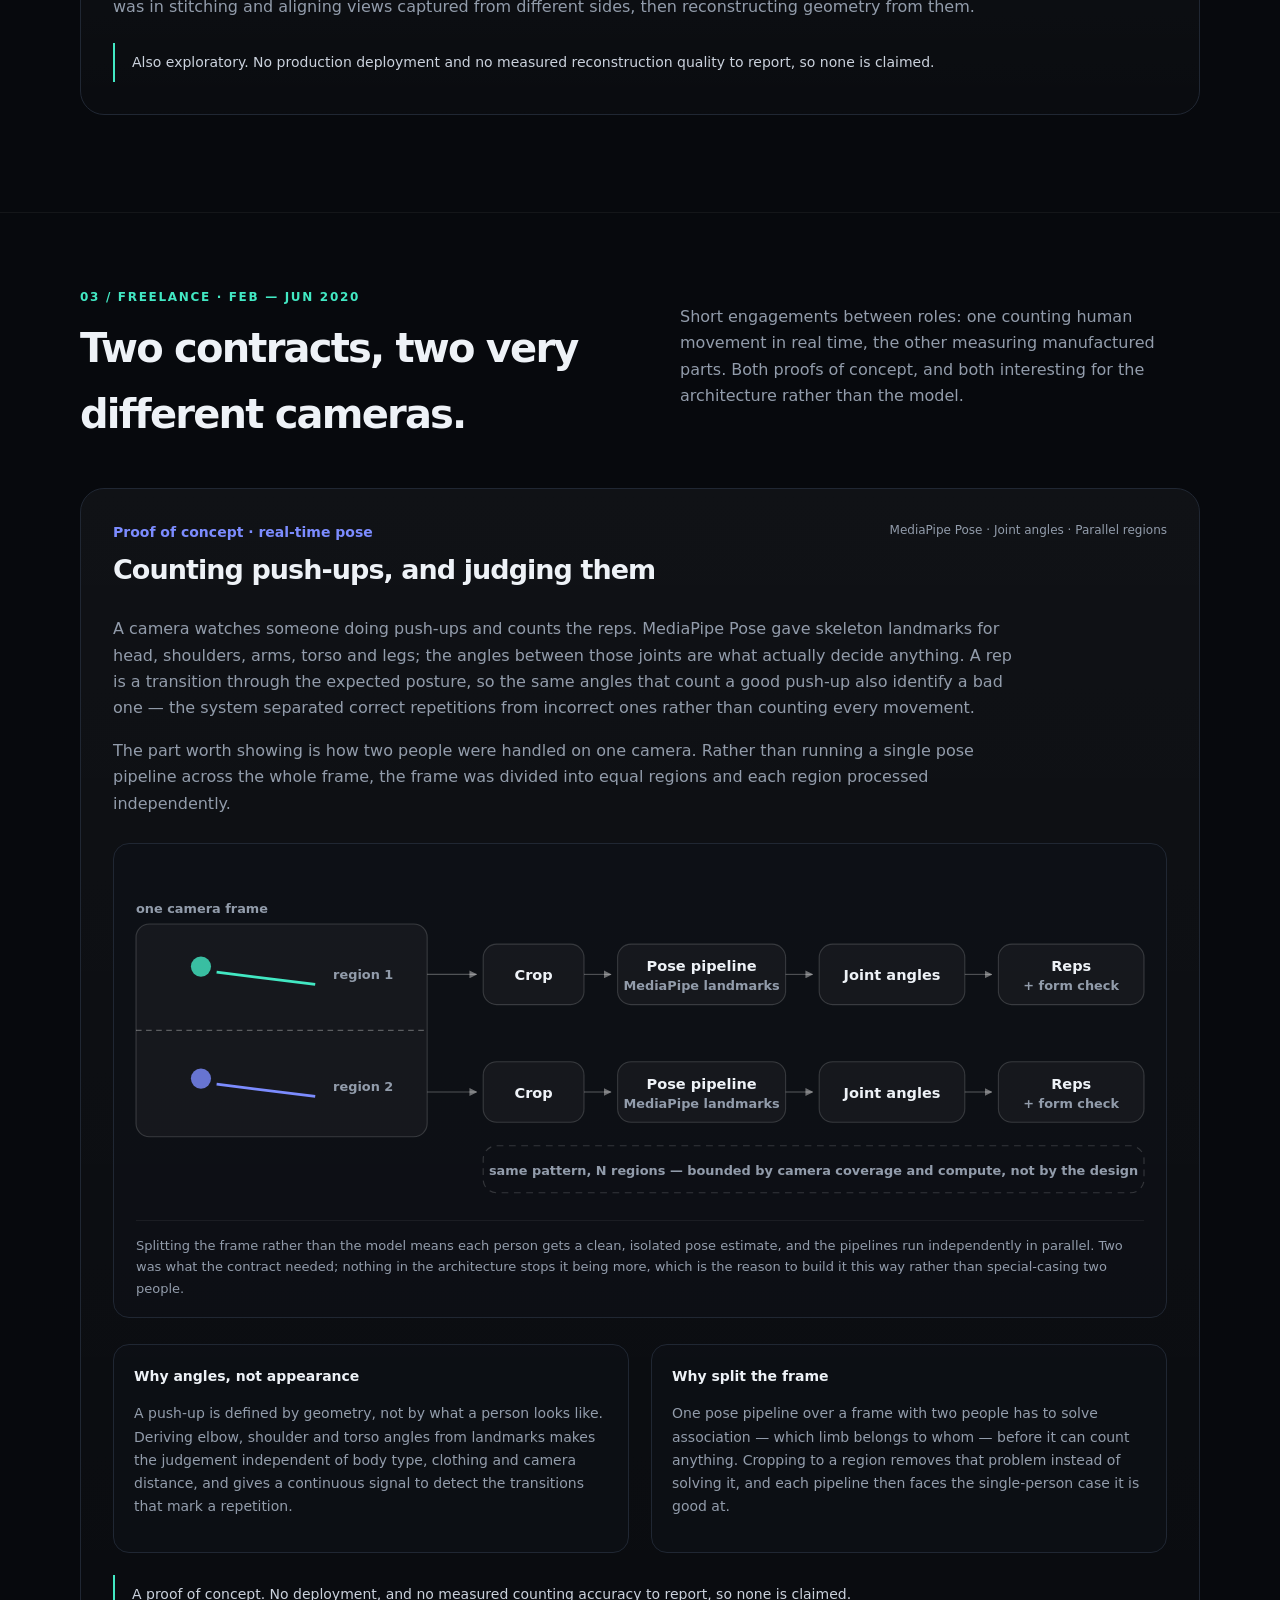
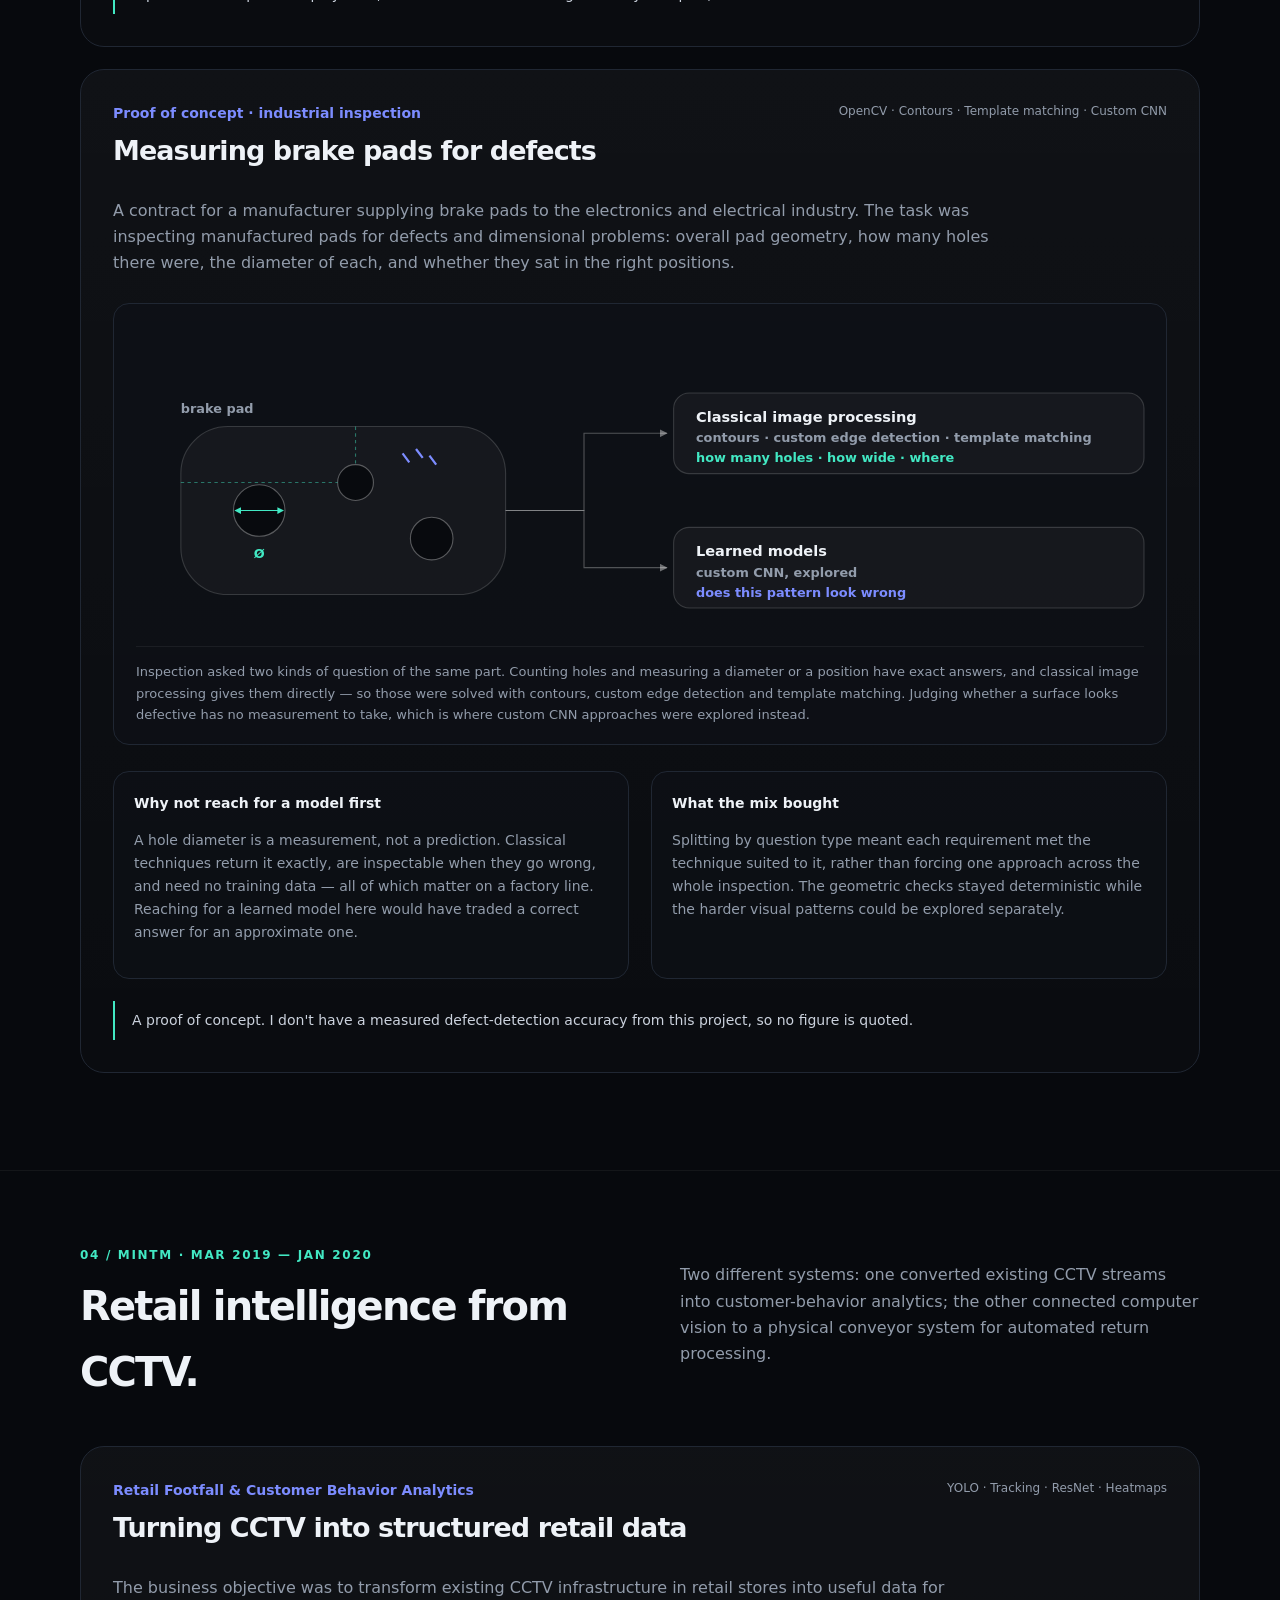
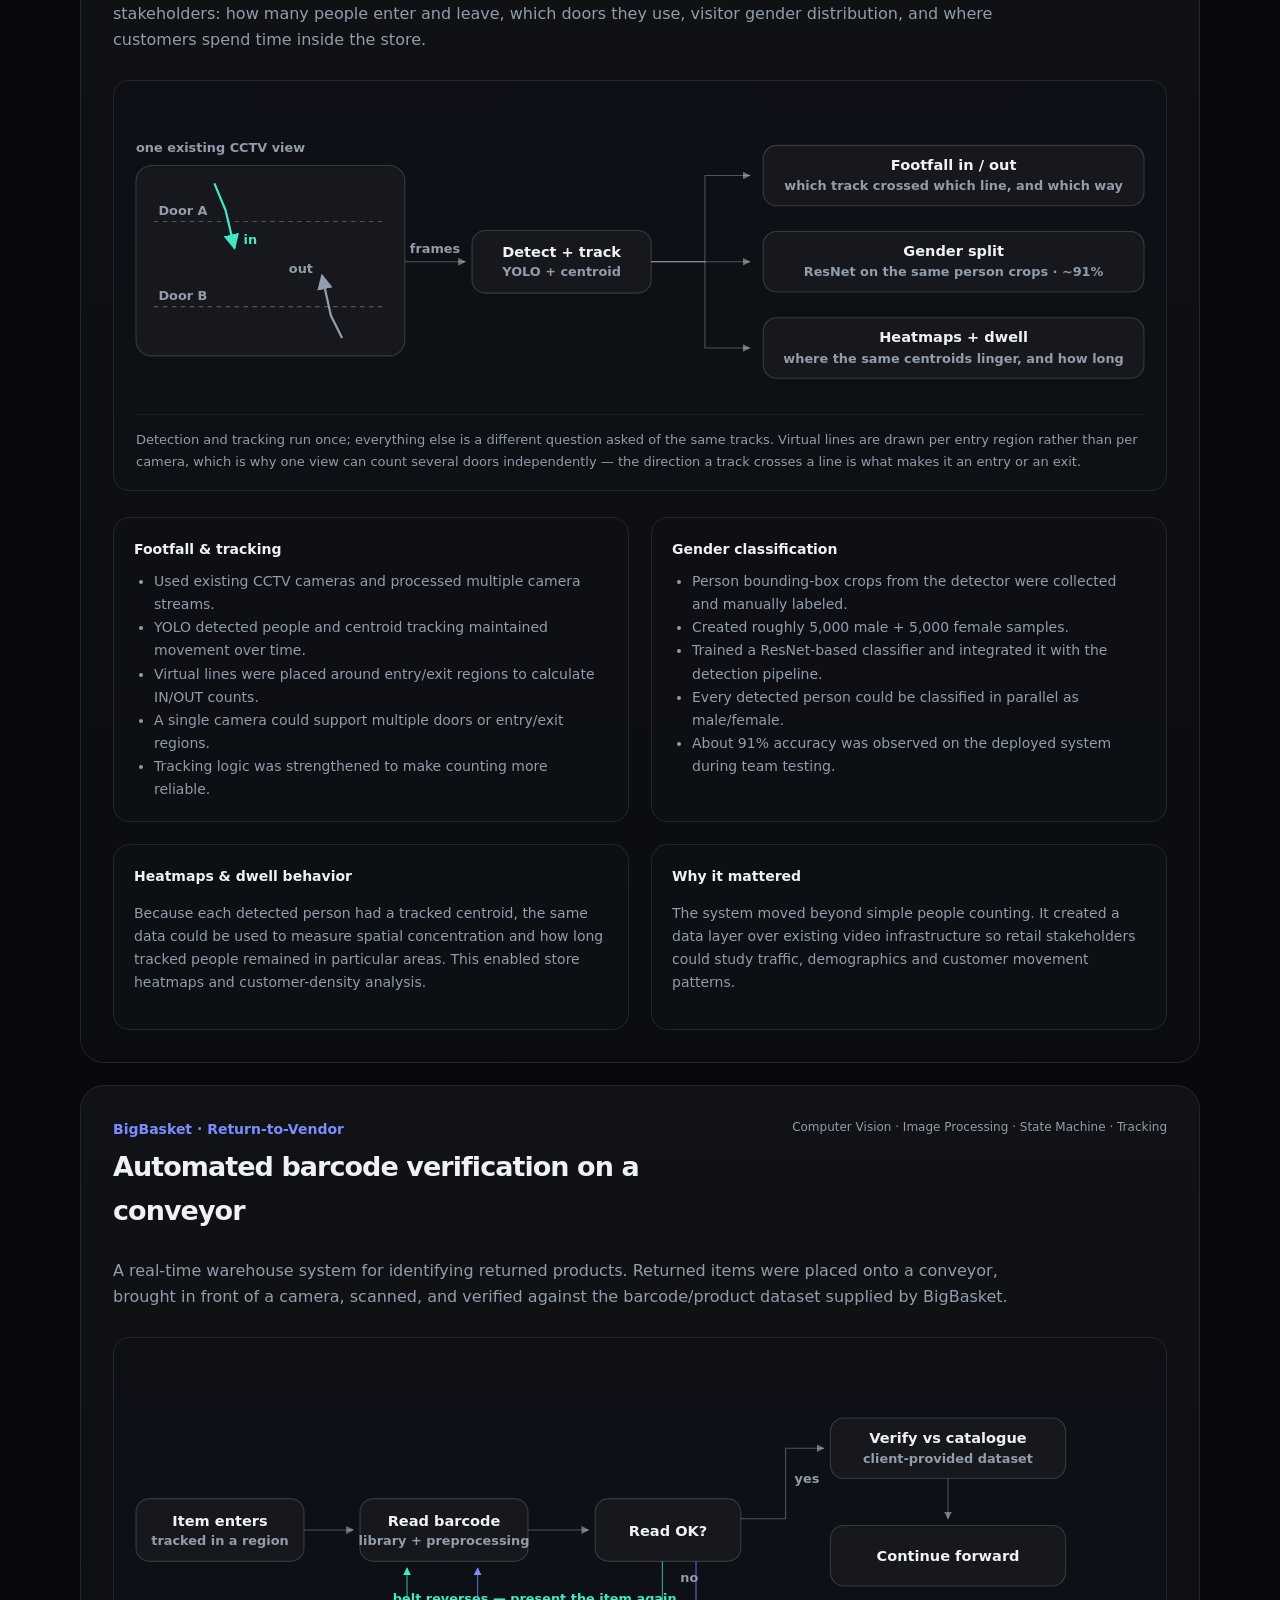
==== commit d149a356: "Add the Webtiga platform work, and correct the MaiSupport architecture Webtiga is the most recent do" ====
--- a/work.html
+++ b/work.html
@@ -32,18 +32,238 @@
 <link rel="stylesheet" href="voice/agent.css" />
 </head>
 <body>
-<nav><div class="container nav"><a class="brand" href="index.html">TV<span>.</span></a><div class="navlinks"><a href="index.html">Home</a><a href="#vision">Vision</a><a href="#freelance">Freelance</a><a href="#mintm">MintM</a><a href="#synergy">Synergy Labs</a><a href="#blood">Early Projects</a></div></div></nav>
+<nav><div class="container nav"><a class="brand" href="index.html">TV<span>.</span></a><div class="navlinks"><a href="index.html">Home</a><a href="#webtiga">Webtiga</a><a href="#vision">Vision</a><a href="#freelance">Freelance</a><a href="#mintm">MintM</a><a href="#synergy">Synergy Labs</a><a href="#blood">Early Projects</a></div></div></nav>
 
 <main>
 <header class="hero container">
 <div class="eyebrow">Selected Work / Detailed Case Studies</div>
 <h1>How I went from <span class="gradient">computer vision</span> to intelligent systems.</h1>
 <p>This page captures the engineering stories behind the résumé: the problem, approach, architecture, experiments, deployment and lessons. More case studies will be added as the career story is documented.</p>
-<div class="actions"><a class="btn primary" href="index.html">← Back to portfolio</a><a class="btn" href="#vision">Jump to case studies ↓</a></div>
+<div class="actions"><a class="btn primary" href="index.html">← Back to portfolio</a><a class="btn" href="#webtiga">Jump to case studies ↓</a></div>
 </header>
 
+<section id="webtiga"><div class="container">
+<div class="section-head"><div><div class="kicker">01 / Webtiga · Oct 2023 — Nov 2024</div><h2>A platform for turning a company's own data into its own model.</h2></div><p>Create Brain took a customer's documents, calls and recordings and produced a fine-tuned model they could deploy. The harder lesson was everything that had to be built <em>around</em> that model before it behaved.</p></div>
+
+<article class="case">
+<div class="case-top"><div><div class="sub">Create Brain · self-service fine-tuning platform</div><h3>From raw customer data to a deployed model</h3></div><div class="meta">SageMaker · Airflow · Mistral · Llama 3</div></div>
+
+<p>Organisations have domain knowledge sitting in PDFs, call recordings and video, and no route from that to a model of their own. Create Brain was the route: a drag-and-drop pipeline where a customer configured the stages and the platform handled ingestion, dataset creation, training and deployment without anyone writing the ML workflow by hand.</p>
+
+<figure>
+<svg viewBox="0 0 900 310" role="img" aria-label="Customer data becomes a deployed model, and a second loop generates test cases with an LLM, calls the deployed API, analyses the responses and feeds the results back into prompts, training data and configuration">
+<defs>
+<marker id="cbA" viewBox="0 0 10 10" refX="9" refY="5" markerWidth="7" markerHeight="7" orient="auto"><path d="M0,0 L10,5 L0,10 z" fill="rgba(255,255,255,.4)"/></marker>
+<marker id="cbE" viewBox="0 0 10 10" refX="9" refY="5" markerWidth="7" markerHeight="7" orient="auto"><path d="M0,0 L10,5 L0,10 z" fill="#42e8c3"/></marker>
+</defs>
+<rect class="dg-box" x="0" y="60" width="130" height="64" rx="12"/>
+<text class="dg-t" x="65" y="86" text-anchor="middle">Domain data</text>
+<text class="dg-s" x="65" y="106" text-anchor="middle">PDF · audio · video</text>
+<rect class="dg-box" x="170" y="60" width="140" height="64" rx="12"/>
+<text class="dg-t" x="240" y="86" text-anchor="middle">Text extraction</text>
+<text class="dg-s" x="240" y="106" text-anchor="middle">audio lifted from video</text>
+<rect x="350" y="60" width="170" height="64" rx="12" fill="rgba(124,140,255,.1)" stroke="#7c8cff" stroke-opacity=".55"/>
+<text class="dg-t" x="435" y="86" text-anchor="middle">Q&amp;A generation</text>
+<text class="dg-s" x="435" y="106" text-anchor="middle">an LLM writes the dataset</text>
+<text x="435" y="42" text-anchor="middle" fill="#7c8cff" font-size="11.5" font-weight="700">the training set is generated, not supplied</text>
+<rect class="dg-box" x="560" y="60" width="170" height="64" rx="12"/>
+<text class="dg-t" x="645" y="86" text-anchor="middle">SageMaker</text>
+<text class="dg-s" x="645" y="106" text-anchor="middle">train · register · deploy</text>
+<rect class="dg-box" x="770" y="60" width="130" height="64" rx="12"/>
+<text class="dg-t" x="835" y="86" text-anchor="middle">Deployed</text>
+<text class="dg-t" x="835" y="106" text-anchor="middle">brain</text>
+<line class="dg-e" x1="130" y1="92" x2="164" y2="92" marker-end="url(#cbA)"/>
+<line class="dg-e" x1="310" y1="92" x2="344" y2="92" marker-end="url(#cbA)"/>
+<line class="dg-e" x1="520" y1="92" x2="554" y2="92" marker-end="url(#cbA)"/>
+<line class="dg-e" x1="730" y1="92" x2="764" y2="92" marker-end="url(#cbA)"/>
+<path d="M835,124 L868,124 L868,215 L830,215" fill="none" stroke="#42e8c3" stroke-opacity=".65" marker-end="url(#cbE)"/>
+<rect x="640" y="186" width="180" height="58" rx="12" fill="rgba(66,232,195,.07)" stroke="#42e8c3" stroke-opacity=".4"/>
+<text class="dg-t" x="730" y="210" text-anchor="middle">Generate test cases</text>
+<text class="dg-s" x="730" y="229" text-anchor="middle">another LLM writes them</text>
+<path d="M640,215 L610,215" fill="none" stroke="#42e8c3" stroke-opacity=".65" marker-end="url(#cbE)"/>
+<rect x="420" y="186" width="180" height="58" rx="12" fill="rgba(66,232,195,.07)" stroke="#42e8c3" stroke-opacity=".4"/>
+<text class="dg-t" x="510" y="210" text-anchor="middle">Call the live API</text>
+<text class="dg-s" x="510" y="229" text-anchor="middle">every case, automatically</text>
+<path d="M420,215 L390,215" fill="none" stroke="#42e8c3" stroke-opacity=".65" marker-end="url(#cbE)"/>
+<rect x="200" y="186" width="180" height="58" rx="12" fill="rgba(66,232,195,.07)" stroke="#42e8c3" stroke-opacity=".4"/>
+<text class="dg-t" x="290" y="210" text-anchor="middle">Analyse responses</text>
+<text class="dg-s" x="290" y="229" text-anchor="middle">hallucination · drift</text>
+<path d="M200,215 L150,215 L150,272 L40,272 L40,130" fill="none" stroke="#42e8c3" stroke-opacity=".65" marker-end="url(#cbE)"/>
+<text x="520" y="292" text-anchor="middle" fill="#42e8c3" font-size="11.5" font-weight="700">results feed back into prompts, training data and model configuration</text>
+</svg>
+<figcaption>Two things make this a platform rather than a training script. An LLM writes the question-and-answer pairs, because customers have material and not datasets. And the pipeline does not end at a deployed endpoint — a second LLM generates test cases, fires them at the live API, and the collected responses are analysed for exactly the failures these small models were prone to. Fine-tuning never guaranteed good behaviour, so the loop back into prompts, data and configuration is where reliability was actually won.</figcaption>
+</figure>
+
+<p>Fine-tuning was the easy half. The models we could actually use — Mistral and Meta Llama 3 — were small open-weight models, and they were not reliable out of the box.</p>
+
+<div class="cols">
+<div class="block"><h4>What went wrong</h4><ul><li><strong>Hallucination</strong> — answers that weren't grounded in the customer's material, which is the one failure a domain model cannot have.</li><li><strong>Weak instruction following</strong> — conversational constraints were applied inconsistently.</li><li><strong>Thin conversational memory</strong> — little useful context held across a longer conversation.</li></ul></div>
+<div class="block"><h4>What we built around it</h4><ul><li>Substantial prompt, instruction and guardrail engineering per application.</li><li>Memory handled outside the model: a call <em>before</em> the LLM call retrieved and prepared the relevant history.</li><li>Context assembly, conversational control and orchestration at the application layer rather than trusting the model's own context handling.</li></ul></div>
+</div>
+
+<figure>
+<svg viewBox="0 0 900 200" role="img" aria-label="A user turn passes through history retrieval and context assembly before reaching the fine-tuned model, with those two stages marked as the engineering added around the model">
+<defs><marker id="cbB" viewBox="0 0 10 10" refX="9" refY="5" markerWidth="7" markerHeight="7" orient="auto"><path d="M0,0 L10,5 L0,10 z" fill="rgba(255,255,255,.4)"/></marker></defs>
+<rect class="dg-box" x="0" y="60" width="110" height="64" rx="12"/>
+<text class="dg-t" x="55" y="97" text-anchor="middle">User turn</text>
+<rect class="dg-box" x="150" y="60" width="180" height="64" rx="12"/>
+<text class="dg-t" x="240" y="86" text-anchor="middle">Retrieve history</text>
+<text class="dg-s" x="240" y="106" text-anchor="middle">a call before the LLM call</text>
+<rect class="dg-box" x="370" y="60" width="190" height="64" rx="12"/>
+<text class="dg-t" x="465" y="86" text-anchor="middle">Assemble context</text>
+<text class="dg-s" x="465" y="106" text-anchor="middle">prompt + guardrails</text>
+<rect class="dg-box" x="600" y="60" width="180" height="64" rx="12"/>
+<text class="dg-t" x="690" y="86" text-anchor="middle">Fine-tuned model</text>
+<text class="dg-s" x="690" y="106" text-anchor="middle">Mistral / Llama 3</text>
+<rect class="dg-box" x="820" y="60" width="80" height="64" rx="12"/>
+<text class="dg-t" x="860" y="97" text-anchor="middle">Reply</text>
+<line class="dg-e" x1="110" y1="92" x2="144" y2="92" marker-end="url(#cbB)"/>
+<line class="dg-e" x1="330" y1="92" x2="364" y2="92" marker-end="url(#cbB)"/>
+<line class="dg-e" x1="560" y1="92" x2="594" y2="92" marker-end="url(#cbB)"/>
+<line class="dg-e" x1="780" y1="92" x2="814" y2="92" marker-end="url(#cbB)"/>
+<path d="M150,136 L150,146 L560,146 L560,136" fill="none" stroke="#42e8c3" stroke-opacity=".55"/>
+<text x="355" y="168" text-anchor="middle" fill="#42e8c3" font-size="11.5" font-weight="700">added around the model, not inside it</text>
+<text class="dg-s" x="355" y="186" text-anchor="middle">this is where the reliability came from</text>
+</svg>
+<figcaption>The fine-tuned model is one call in the middle of an application, not the application. Because these models held little useful context on their own, history was retrieved and prepared before every request — so the work that made conversations dependable sat in the two stages preceding the model.</figcaption>
+</figure>
+</article>
+
+<article class="case">
+<div class="case-top"><div><div class="sub">MaiSupport · client POC</div><h3>Recovery stories, turned into a system that can use them</h3></div><div class="meta">Whisper-style STT · PII removal · Mistral · Qdrant · RAG</div></div>
+
+<p>A client working in gambling-addiction recovery ran a structured programme: defined steps, specific conversations that had to happen at each one, and progress recorded in their CRM. They also had thousands of recordings of people describing how they had come through addiction themselves. The task was a conversational system that could hold a genuinely domain-specific conversation while moving someone through that programme.</p>
+
+<p>The recordings were the asset and the problem at once. They are real people talking about the worst period of their lives, so nothing could be trained on until the identities were gone.</p>
+
+<figure>
+<svg viewBox="0 0 900 240" role="img" aria-label="Session recordings are transcribed, cleaned and stripped of identifying information before question and answer pairs are generated, which then feed both the fine-tuned model and the retrieval index">
+<defs><marker id="miA" viewBox="0 0 10 10" refX="9" refY="5" markerWidth="7" markerHeight="7" orient="auto"><path d="M0,0 L10,5 L0,10 z" fill="rgba(255,255,255,.4)"/></marker></defs>
+<text x="655" y="40" text-anchor="middle" fill="#7c8cff" font-size="11.5" font-weight="700">before anything is trained on it</text>
+<rect class="dg-box" x="0" y="60" width="150" height="64" rx="12"/>
+<text class="dg-t" x="75" y="86" text-anchor="middle">Recordings</text>
+<text class="dg-s" x="75" y="106" text-anchor="middle">thousands of sessions</text>
+<rect class="dg-box" x="190" y="60" width="140" height="64" rx="12"/>
+<text class="dg-t" x="260" y="96" text-anchor="middle">Speech to text</text>
+<rect class="dg-box" x="370" y="60" width="160" height="64" rx="12"/>
+<text class="dg-t" x="450" y="86" text-anchor="middle">Clean transcripts</text>
+<text class="dg-s" x="450" y="106" text-anchor="middle">quality pass</text>
+<rect x="570" y="60" width="170" height="64" rx="12" fill="rgba(124,140,255,.1)" stroke="#7c8cff" stroke-opacity=".55"/>
+<text class="dg-t" x="655" y="86" text-anchor="middle">Remove identities</text>
+<text class="dg-s" x="655" y="106" text-anchor="middle">named entities transformed</text>
+<rect class="dg-box" x="780" y="60" width="120" height="64" rx="12"/>
+<text class="dg-t" x="840" y="96" text-anchor="middle">Q&amp;A pairs</text>
+<line class="dg-e" x1="150" y1="92" x2="184" y2="92" marker-end="url(#miA)"/>
+<line class="dg-e" x1="330" y1="92" x2="364" y2="92" marker-end="url(#miA)"/>
+<line class="dg-e" x1="530" y1="92" x2="564" y2="92" marker-end="url(#miA)"/>
+<line class="dg-e" x1="740" y1="92" x2="774" y2="92" marker-end="url(#miA)"/>
+<path class="dg-e" d="M840,124 L840,142 L340,142"/>
+<line class="dg-e" x1="340" y1="142" x2="340" y2="154" marker-end="url(#miA)"/>
+<line class="dg-e" x1="610" y1="142" x2="610" y2="154" marker-end="url(#miA)"/>
+<rect class="dg-box" x="250" y="160" width="180" height="58" rx="12"/>
+<text class="dg-t" x="340" y="184" text-anchor="middle">Fine-tune Mistral</text>
+<text class="dg-s" x="340" y="203" text-anchor="middle">how it should talk</text>
+<rect class="dg-box" x="520" y="160" width="180" height="58" rx="12"/>
+<text class="dg-t" x="610" y="184" text-anchor="middle">Qdrant index</text>
+<text class="dg-s" x="610" y="203" text-anchor="middle">what it can look up</text>
+</svg>
+<figcaption>The same prepared material went two ways. Identifying details are transformed out of the transcripts before either path begins, so the model learns from real recovery experience without the people in it being recoverable from the result.</figcaption>
+</figure>
+
+<p>At conversation time the system draws on both of those, which is the part worth being precise about — it was never expected to rely on what the model had memorised.</p>
+
+<figure>
+<svg viewBox="0 0 900 260" role="img" aria-label="A user message triggers retrieval from Qdrant, and the fine-tuned Mistral model answers using both the retrieved stories and what fine-tuning taught it">
+<defs><marker id="miB" viewBox="0 0 10 10" refX="9" refY="5" markerWidth="7" markerHeight="7" orient="auto"><path d="M0,0 L10,5 L0,10 z" fill="rgba(255,255,255,.4)"/></marker>
+<marker id="miC" viewBox="0 0 10 10" refX="9" refY="5" markerWidth="7" markerHeight="7" orient="auto"><path d="M0,0 L10,5 L0,10 z" fill="#7c8cff"/></marker>
+<marker id="miD" viewBox="0 0 10 10" refX="9" refY="5" markerWidth="7" markerHeight="7" orient="auto"><path d="M0,0 L10,5 L0,10 z" fill="#42e8c3"/></marker></defs>
+<rect x="200" y="26" width="200" height="48" rx="12" fill="rgba(124,140,255,.08)" stroke="#7c8cff" stroke-opacity=".45"/>
+<text class="dg-s" x="300" y="55" text-anchor="middle">indexed recovery stories</text>
+<path d="M300,74 L300,104" fill="none" stroke="#7c8cff" stroke-opacity=".6" marker-end="url(#miC)"/>
+<text x="412" y="60" fill="#7c8cff" font-size="11.5" font-weight="700">looked up per message</text>
+<rect class="dg-box" x="0" y="110" width="140" height="64" rx="12"/>
+<text class="dg-t" x="70" y="147" text-anchor="middle">User message</text>
+<rect class="dg-box" x="200" y="110" width="200" height="64" rx="12"/>
+<text class="dg-t" x="300" y="136" text-anchor="middle">Retrieve from Qdrant</text>
+<text class="dg-s" x="300" y="156" text-anchor="middle">stories matching the situation</text>
+<rect class="dg-box" x="460" y="110" width="200" height="64" rx="12"/>
+<text class="dg-t" x="560" y="136" text-anchor="middle">Fine-tuned Mistral</text>
+<text class="dg-s" x="560" y="156" text-anchor="middle">with the retrieved context</text>
+<rect class="dg-box" x="720" y="110" width="180" height="64" rx="12"/>
+<text class="dg-t" x="810" y="147" text-anchor="middle">Response</text>
+<line class="dg-e" x1="140" y1="142" x2="194" y2="142" marker-end="url(#miB)"/>
+<line class="dg-e" x1="400" y1="142" x2="454" y2="142" marker-end="url(#miB)"/>
+<line class="dg-e" x1="660" y1="142" x2="714" y2="142" marker-end="url(#miB)"/>
+<path d="M560,232 L560,180" fill="none" stroke="#42e8c3" stroke-opacity=".6" marker-end="url(#miD)"/>
+<rect x="460" y="234" width="200" height="22" rx="8" fill="rgba(66,232,195,.08)" stroke="#42e8c3" stroke-opacity=".45"/>
+<text class="dg-s" x="560" y="250" text-anchor="middle">fine-tuning on the same material</text>
+<text x="672" y="212" fill="#42e8c3" font-size="11.5" font-weight="700">baked into the weights</text>
+</svg>
+<figcaption>Two sources of the same domain knowledge, doing different jobs. Fine-tuning shaped how the system talks about recovery; retrieval supplied the specific experience relevant to what someone had just said — so when a user described a problem, the answer could draw on how a real person had handled that situation, rather than on whatever the model happened to remember.</figcaption>
+</figure>
+
+<p>All of that ran inside the client's programme rather than as an open chat, so the conversation had to know which step the person was on and steer toward it.</p>
+
+<div class="cols">
+<div class="block"><h4>What I worked on</h4><ul><li>Transcribing thousands of session recordings, and the cleaning pass over the raw transcripts.</li><li>Generating the question-and-answer data from the processed transcripts.</li><li>Fine-tuning Mistral on the prepared dataset.</li><li>Qdrant ingestion and the retrieval side of the RAG pipeline.</li><li>Prompt engineering for conversational behaviour and instruction adherence.</li><li>Testing the system and working on hallucination and instruction-following failures.</li></ul></div>
+<div class="block"><h4>What the system also involved</h4><p>The identity-removal pipeline and the CRM integration were part of the wider build rather than my own work. They are described here because the project does not make sense without them — thousands of recordings of real people cannot be used at all without the first, and the programme has nowhere to record progress without the second.</p></div>
+</div>
+</article>
+
+<article class="case">
+<div class="case-top"><div><div class="sub">TATA AIA · supporting project</div><h3>Insurance retrieval</h3></div><div class="meta">RAG</div></div>
+<p>A retrieval-based conversational system over client-provided insurance material, pulling the relevant information from the domain knowledge base and passing it to the model as context at answer time.</p>
+<div class="note">My involvement here was limited next to Create Brain and MaiSupport, so this stays short rather than being written up as a major personal project.</div>
+</article>
+
+<article class="case">
+<div class="case-top"><div><div class="sub">Optimis · supporting project</div><h3>Medical codes from a consultation</h3></div><div class="meta">Speech to text · RAG</div></div>
+<p>A healthcare application for doctors. The audio of a patient consultation was transcribed, and that conversation became the input to a retrieval pipeline which fetched the relevant medical code from the domain knowledge base — so the coding work that normally follows a consultation had a starting point.</p>
+<div class="note">I worked around the AI side — the audio-to-text and retrieval pipeline — rather than the healthcare product as a whole, so this is kept brief for the same reason.</div>
+</article>
+
+<article class="case">
+<div class="case-top"><div><div class="sub">Create Agent · the orchestration layer</div><h3>Where my work ended</h3></div><div class="meta">RAG · Tools · Conditional routing · Loops</div></div>
+
+<p>Create Agent was the other half of the platform: a visual system for assembling AI applications by dragging, connecting and configuring components — RAG for domain knowledge, conditional routing to direct execution on a condition or a model's output, tools for reaching external services, loops for repeated execution, and LLM components for the reasoning itself. Underneath the canvas it was considerably more complex than it looked, because something had to manage execution across all those connected pieces.</p>
+
+<figure>
+<svg viewBox="0 0 900 220" role="img" aria-label="Create Brain produces a custom model which becomes one component inside Create Agent; the diagram marks Create Brain as the speaker's work and Create Agent as a system they worked alongside">
+<defs><marker id="caA" viewBox="0 0 10 10" refX="9" refY="5" markerWidth="7" markerHeight="7" orient="auto"><path d="M0,0 L10,5 L0,10 z" fill="rgba(255,255,255,.4)"/></marker></defs>
+<rect x="0" y="46" width="380" height="118" rx="16" fill="rgba(66,232,195,.05)" stroke="#42e8c3" stroke-opacity=".45"/>
+<text x="20" y="74" fill="#42e8c3" font-size="13" font-weight="800">Create Brain</text>
+<rect class="dg-box" x="20" y="92" width="100" height="48" rx="10"/>
+<text class="dg-s" x="70" y="121" text-anchor="middle">domain data</text>
+<rect class="dg-box" x="140" y="92" width="100" height="48" rx="10"/>
+<text class="dg-s" x="190" y="121" text-anchor="middle">fine-tune</text>
+<rect class="dg-box" x="260" y="92" width="100" height="48" rx="10"/>
+<text class="dg-s" x="310" y="121" text-anchor="middle">custom model</text>
+<line class="dg-e" x1="120" y1="116" x2="134" y2="116" marker-end="url(#caA)"/>
+<line class="dg-e" x1="240" y1="116" x2="254" y2="116" marker-end="url(#caA)"/>
+<line class="dg-e" x1="380" y1="105" x2="474" y2="105" marker-end="url(#caA)"/>
+<text class="dg-s" x="427" y="96" text-anchor="middle">as one component</text>
+<rect x="480" y="46" width="420" height="118" rx="16" fill="none" stroke="rgba(255,255,255,.2)" stroke-dasharray="6 5"/>
+<text class="dg-s" x="500" y="74">Create Agent</text>
+<rect class="dg-box" x="500" y="92" width="88" height="48" rx="10"/>
+<text class="dg-s" x="544" y="121" text-anchor="middle">RAG</text>
+<rect class="dg-box" x="600" y="92" width="88" height="48" rx="10"/>
+<text class="dg-s" x="644" y="121" text-anchor="middle">tools</text>
+<rect class="dg-box" x="700" y="92" width="88" height="48" rx="10"/>
+<text class="dg-s" x="744" y="121" text-anchor="middle">logic</text>
+<rect class="dg-box" x="800" y="92" width="88" height="48" rx="10"/>
+<text class="dg-s" x="844" y="121" text-anchor="middle">loops</text>
+<text x="190" y="192" text-anchor="middle" fill="#42e8c3" font-size="12" font-weight="800">what I built</text>
+<text class="dg-s" x="690" y="192" text-anchor="middle">worked alongside it — not my architecture</text>
+</svg>
+<figcaption>Create Brain produced the model; Create Agent was the layer that used it. My work at Webtiga sat on the model side — ingestion, dataset generation, fine-tuning, deployment and the application engineering around the model. Create Agent is shown here because it is what consumed that output, not because I designed it.</figcaption>
+</figure>
+
+<div class="note">I was not the primary architect of Create Agent and don't claim to have been. It is in this write-up because the platform only makes sense as two halves, and knowing where one person's work stops is part of describing a platform honestly.</div>
+</article>
+</div></section>
+
 <section id="vision"><div class="container">
-<div class="section-head"><div><div class="kicker">01 / Vision Group · Jul 2020 — Sep 2023</div><h2>Retail perception, from the cooler to the shelf.</h2></div><p>Three years of production computer vision: a vending cooler that charges with no checkout, shelf intelligence that counts stock it cannot fully see, and two research efforts that pointed at what came next.</p></div>
+<div class="section-head"><div><div class="kicker">02 / Vision Group · Jul 2020 — Sep 2023</div><h2>Retail perception, from the cooler to the shelf.</h2></div><p>Three years of production computer vision: a vending cooler that charges with no checkout, shelf intelligence that counts stock it cannot fully see, and two research efforts that pointed at what came next.</p></div>
 
 <article class="case">
 <div class="case-top"><div><div class="sub">Autonomous Retail · Smart Vending Cooler</div><h3>From detection to a transaction you can trust</h3></div><div class="meta">YOLO · Classification · Centroid tracking · DeepStream · Jetson</div></div>
@@ -275,7 +495,7 @@
 </div></section>
 
 <section id="freelance"><div class="container">
-<div class="section-head"><div><div class="kicker">02 / Freelance · Feb — Jun 2020</div><h2>Two contracts, two very different cameras.</h2></div><p>Short engagements between roles: one counting human movement in real time, the other measuring manufactured parts. Both proofs of concept, and both interesting for the architecture rather than the model.</p></div>
+<div class="section-head"><div><div class="kicker">03 / Freelance · Feb — Jun 2020</div><h2>Two contracts, two very different cameras.</h2></div><p>Short engagements between roles: one counting human movement in real time, the other measuring manufactured parts. Both proofs of concept, and both interesting for the architecture rather than the model.</p></div>
 
 <article class="case">
 <div class="case-top"><div><div class="sub">Proof of concept · real-time pose</div><h3>Counting push-ups, and judging them</h3></div><div class="meta">MediaPipe Pose · Joint angles · Parallel regions</div></div>
@@ -378,7 +598,7 @@
 </div></section>
 
 <section id="mintm"><div class="container">
-<div class="section-head"><div><div class="kicker">03 / MintM · Mar 2019 — Jan 2020</div><h2>Retail intelligence from CCTV.</h2></div><p>Two different systems: one converted existing CCTV streams into customer-behavior analytics; the other connected computer vision to a physical conveyor system for automated return processing.</p></div>
+<div class="section-head"><div><div class="kicker">04 / MintM · Mar 2019 — Jan 2020</div><h2>Retail intelligence from CCTV.</h2></div><p>Two different systems: one converted existing CCTV streams into customer-behavior analytics; the other connected computer vision to a physical conveyor system for automated return processing.</p></div>
 
 <article class="case">
 <div class="case-top"><div><div class="sub">Retail Footfall & Customer Behavior Analytics</div><h3>Turning CCTV into structured retail data</h3></div><div class="meta">YOLO · Tracking · ResNet · Heatmaps</div></div>
@@ -475,7 +695,7 @@
 </div></section>
 
 <section id="synergy"><div class="container">
-<div class="section-head"><div><div class="kicker">04 / Synergy Labs · Jun 2018 — Dec 2018</div><h2>Two separate computer-vision POCs.</h2></div><p>These projects were distinct and should remain separate in the portfolio: one focused on facial recognition and the other on document table understanding.</p></div>
+<div class="section-head"><div><div class="kicker">05 / Synergy Labs · Jun 2018 — Dec 2018</div><h2>Two separate computer-vision POCs.</h2></div><p>These projects were distinct and should remain separate in the portfolio: one focused on facial recognition and the other on document table understanding.</p></div>
 
 <article class="case">
 <div class="case-top"><div><div class="sub">Facial Recognition</div><h3>One-shot learning for office attendance</h3></div><div class="meta">Triplet Loss · Face Recognition · Realtime Camera</div></div>
@@ -498,7 +718,7 @@
 </div></section>
 
 <section id="blood"><div class="container">
-<div class="section-head"><div><div class="kicker">05 / Early AI experiments</div><h2>Learning by building.</h2></div><p>Before professional AI work, experimentation with image classification helped establish the foundations for model architecture, evaluation and generalization.</p></div>
+<div class="section-head"><div><div class="kicker">06 / Early AI experiments</div><h2>Learning by building.</h2></div><p>Before professional AI work, experimentation with image classification helped establish the foundations for model architecture, evaluation and generalization.</p></div>
 <article class="case">
 <div class="case-top"><div><div class="sub">Blood Cell Classifier</div><h3>Learning CNNs through image classification</h3></div><div class="meta">Keras · CNN · InceptionV3 · Xception</div></div>
 <p>Built an image-classification pipeline using the Kaggle Blood Cell Images dataset, with four classes: Eosinophil, Lymphocyte, Monocyte and Neutrophil.</p>
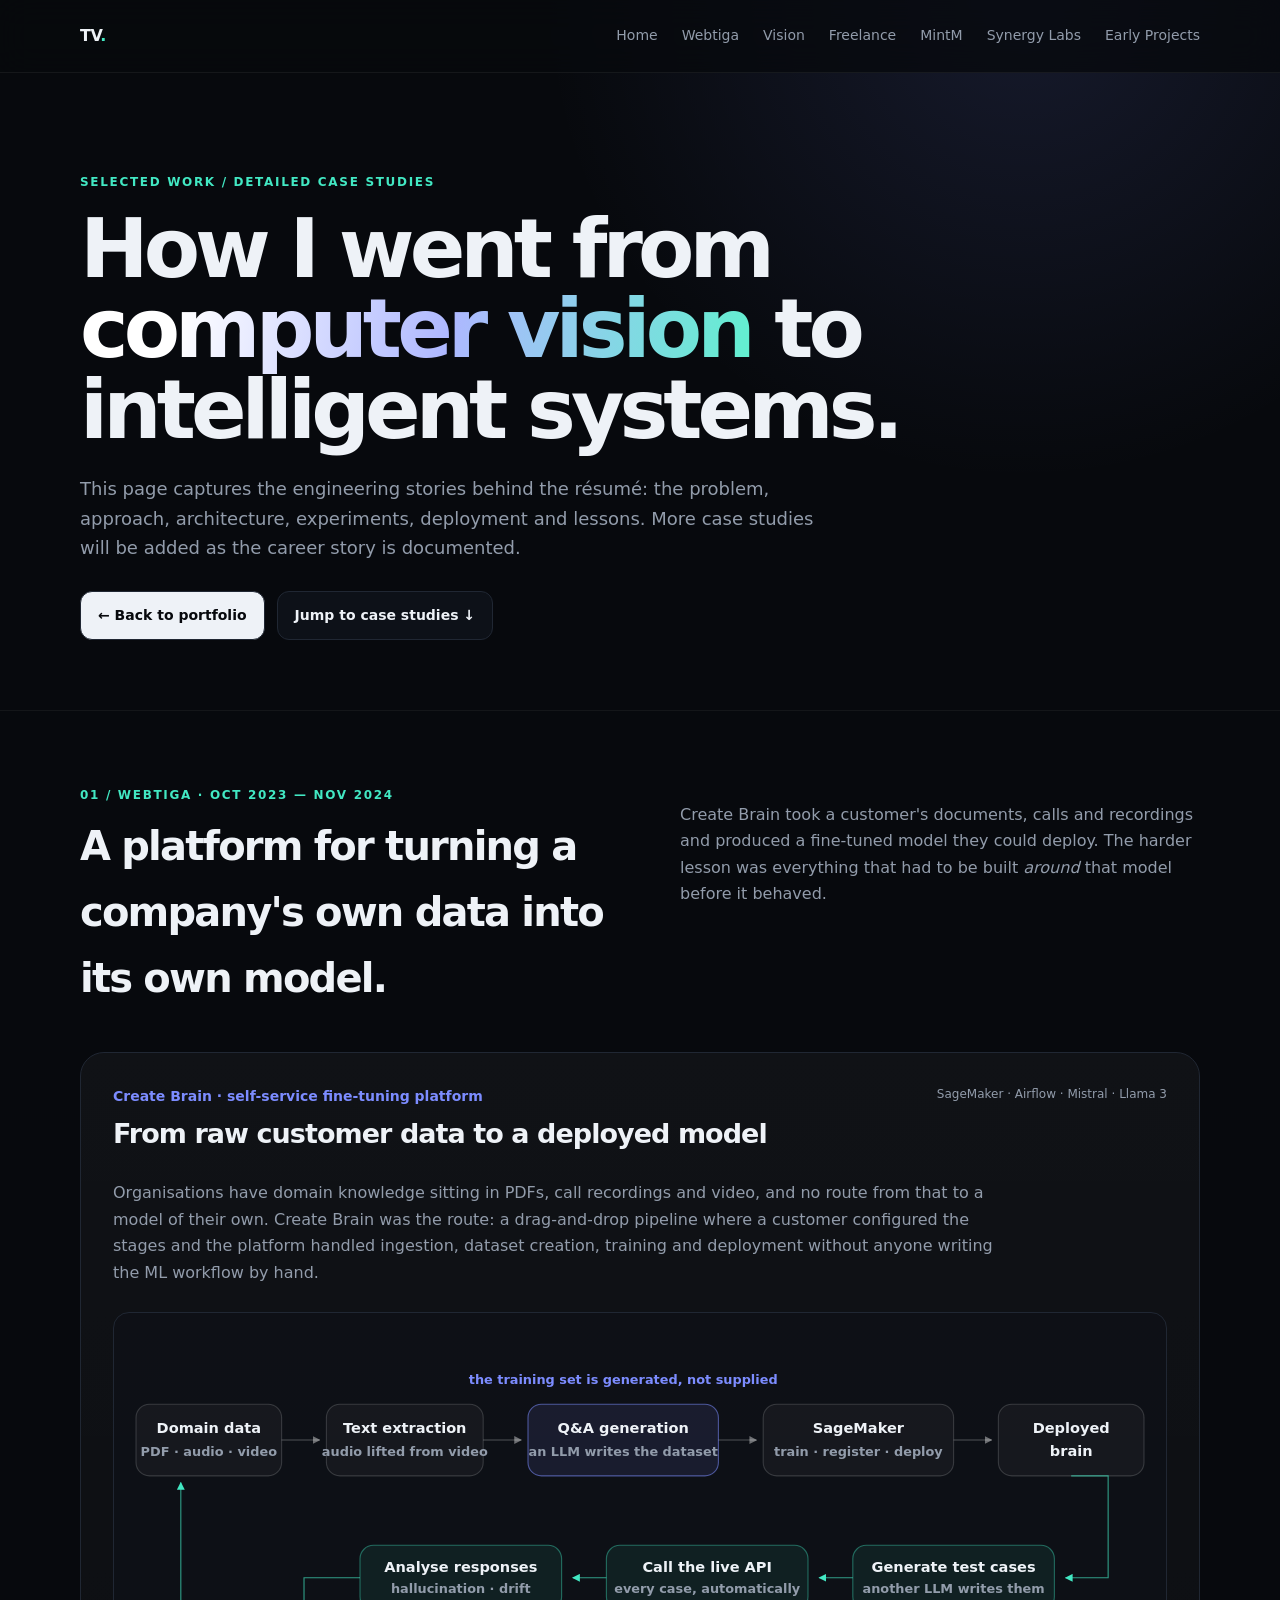
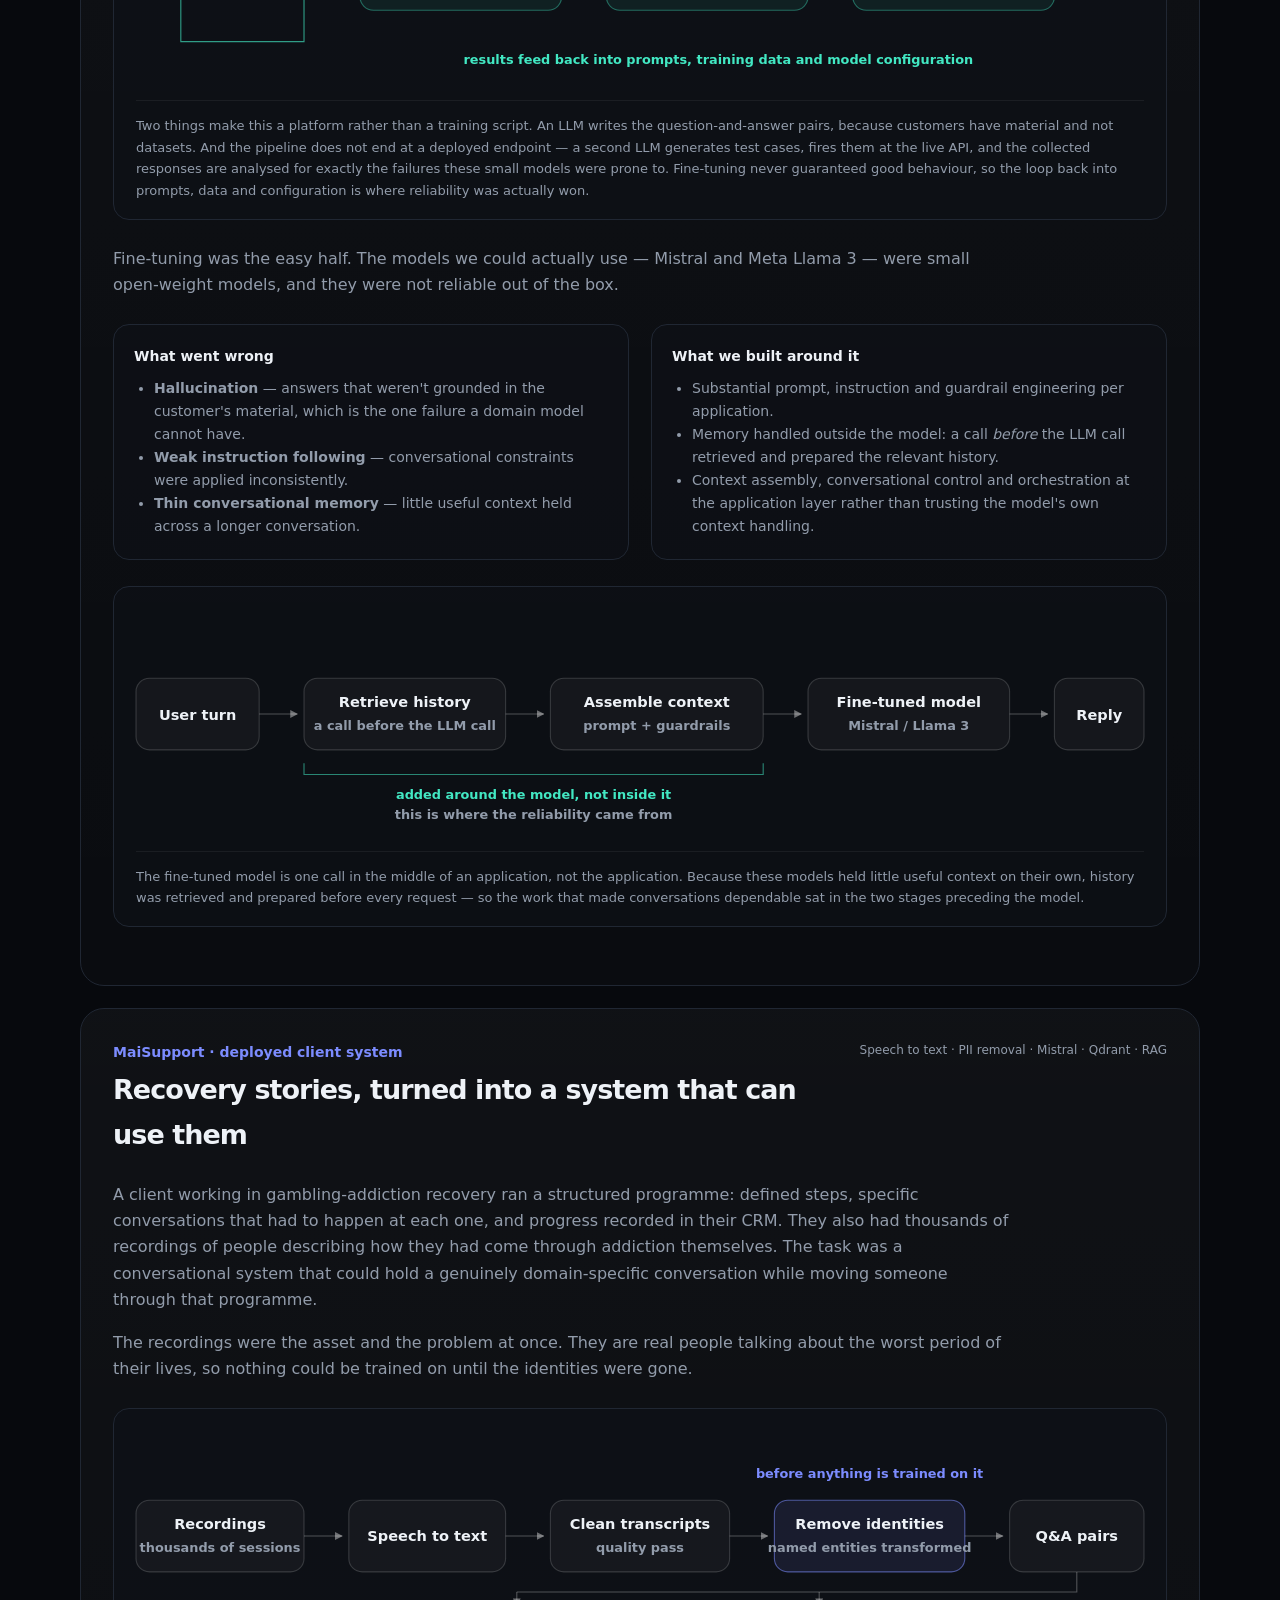
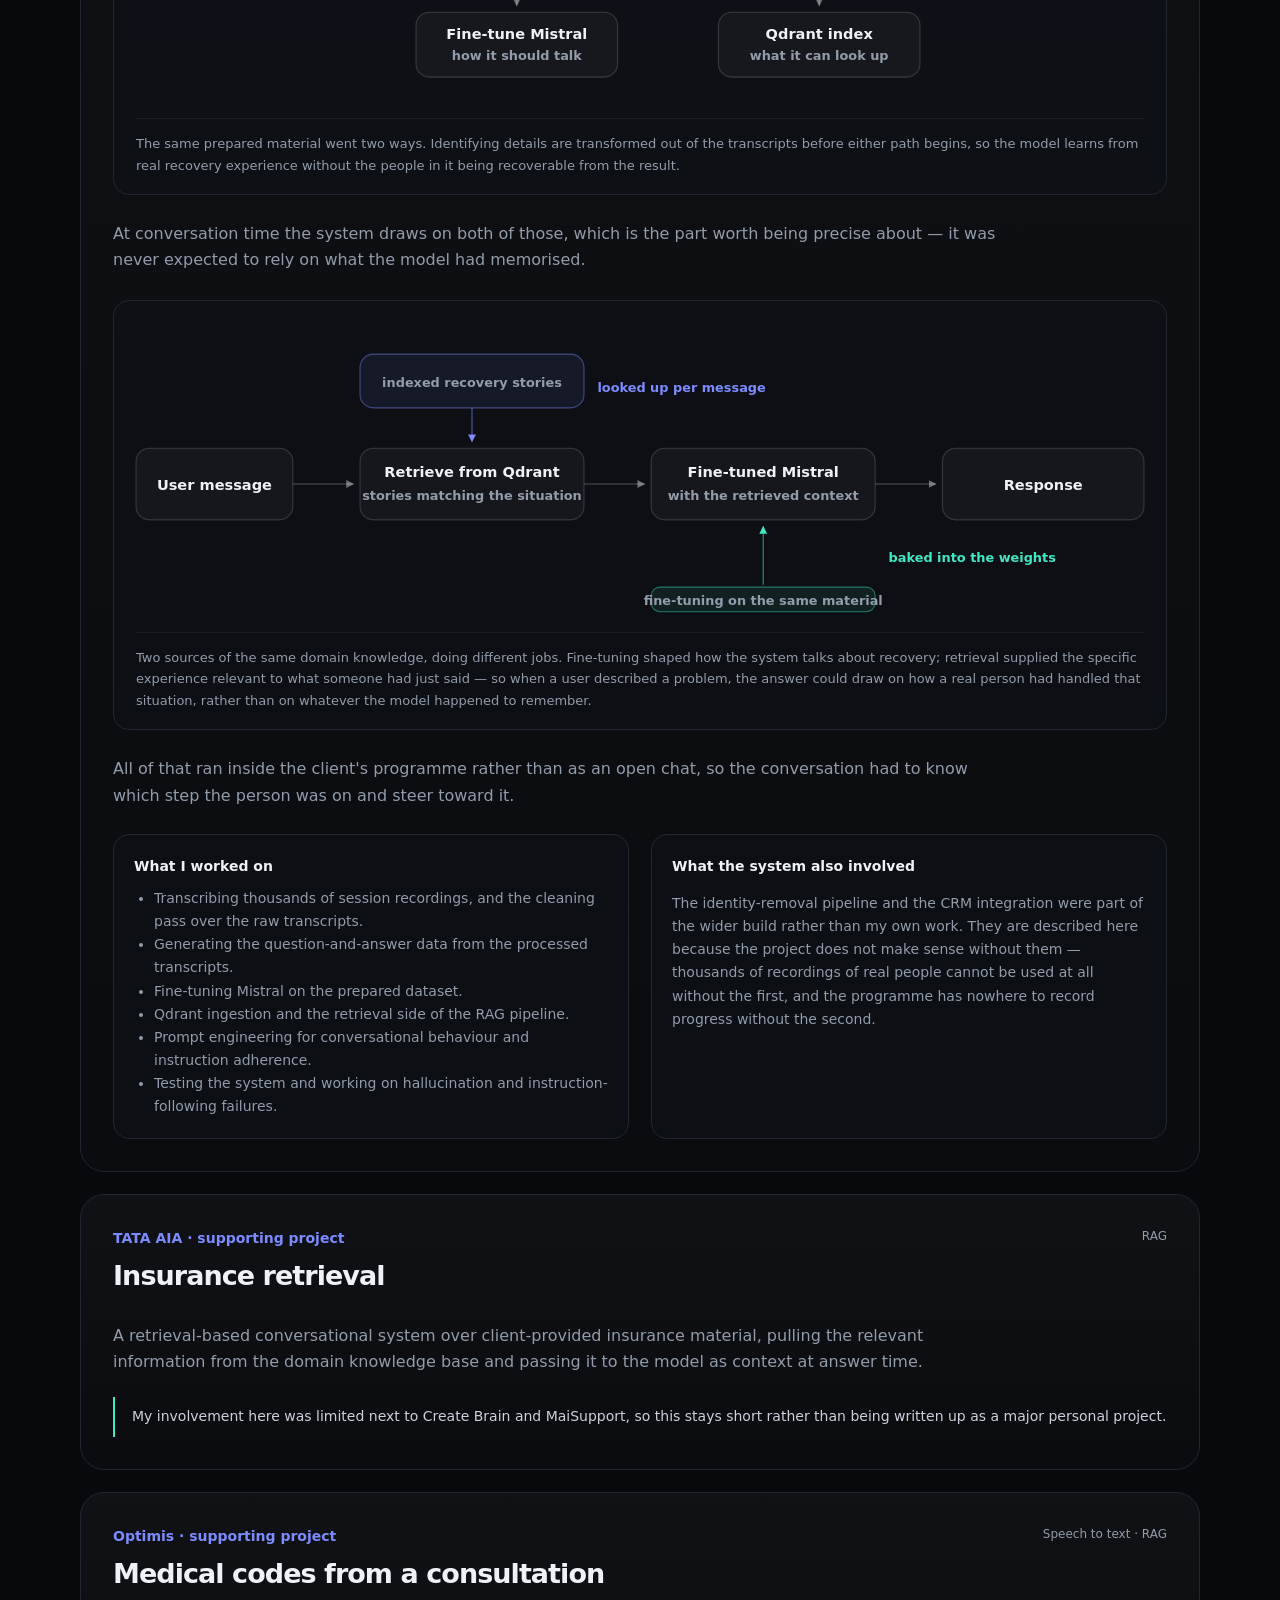
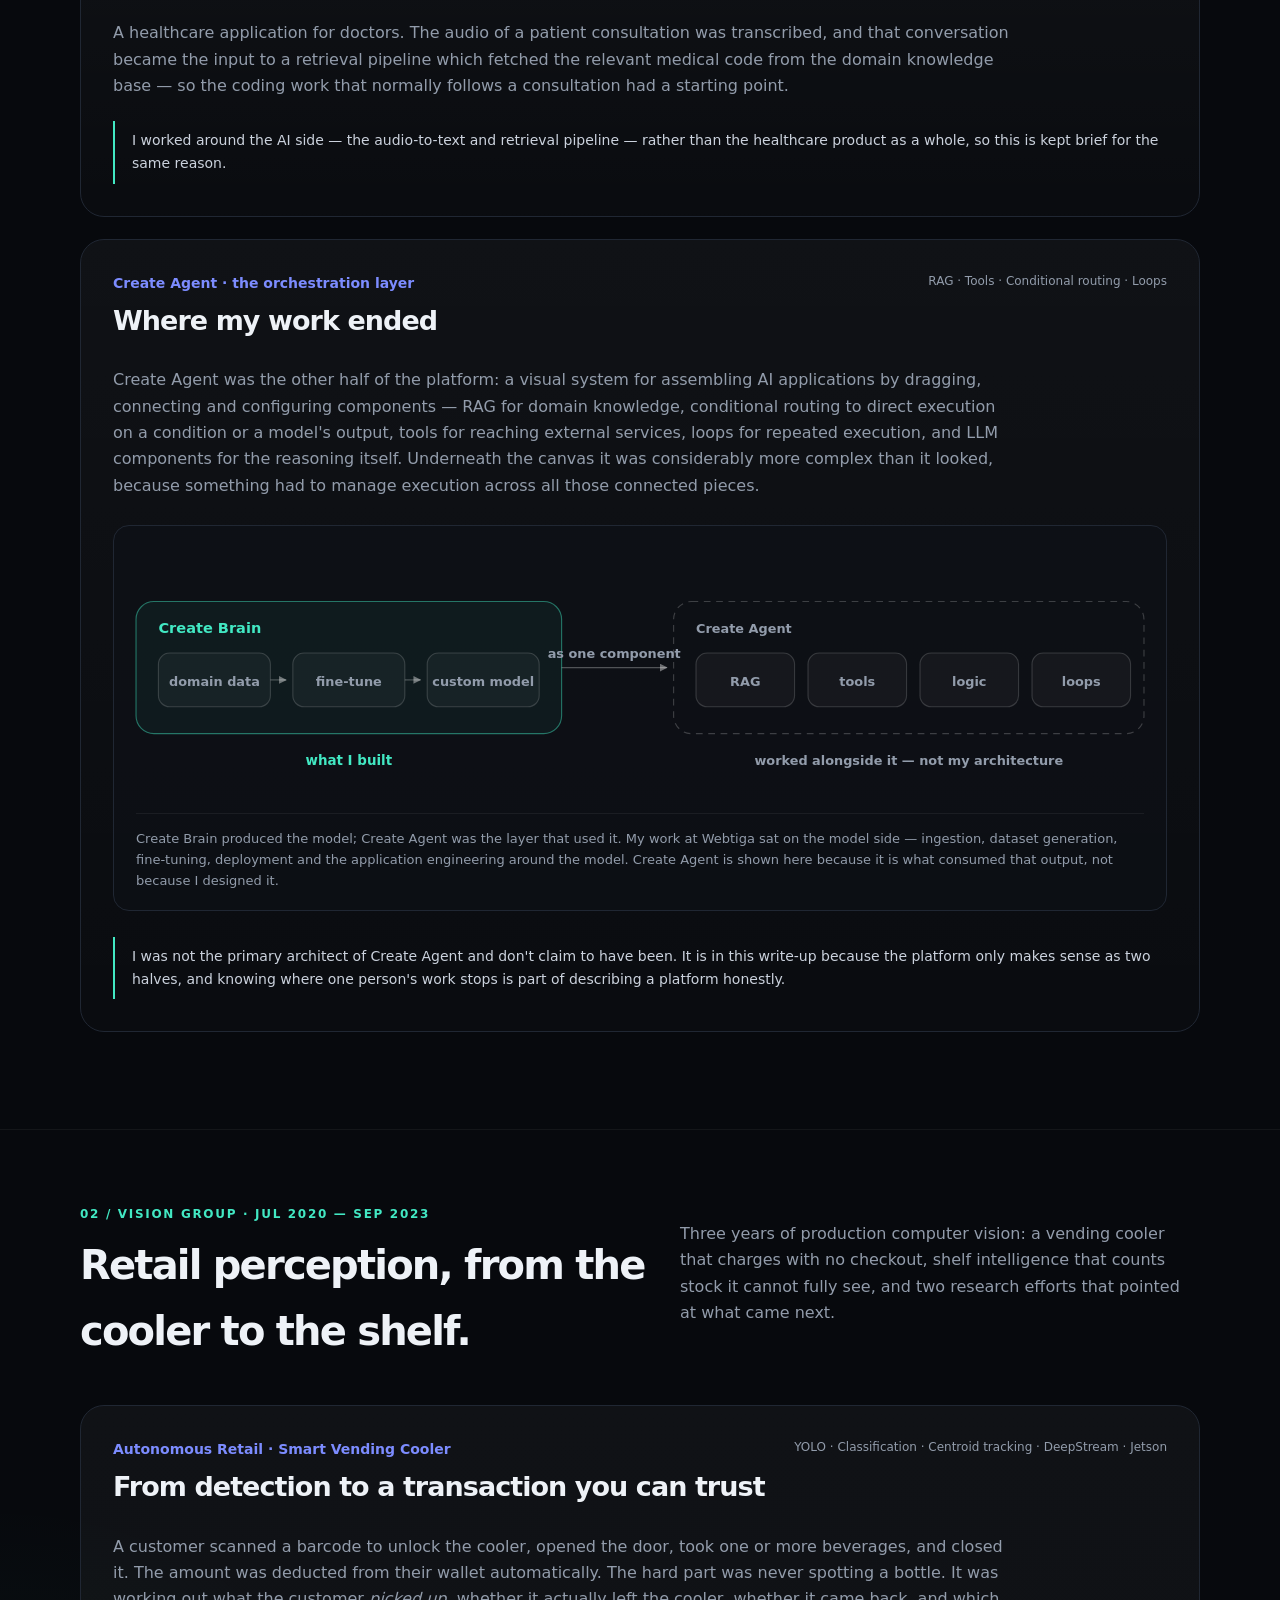
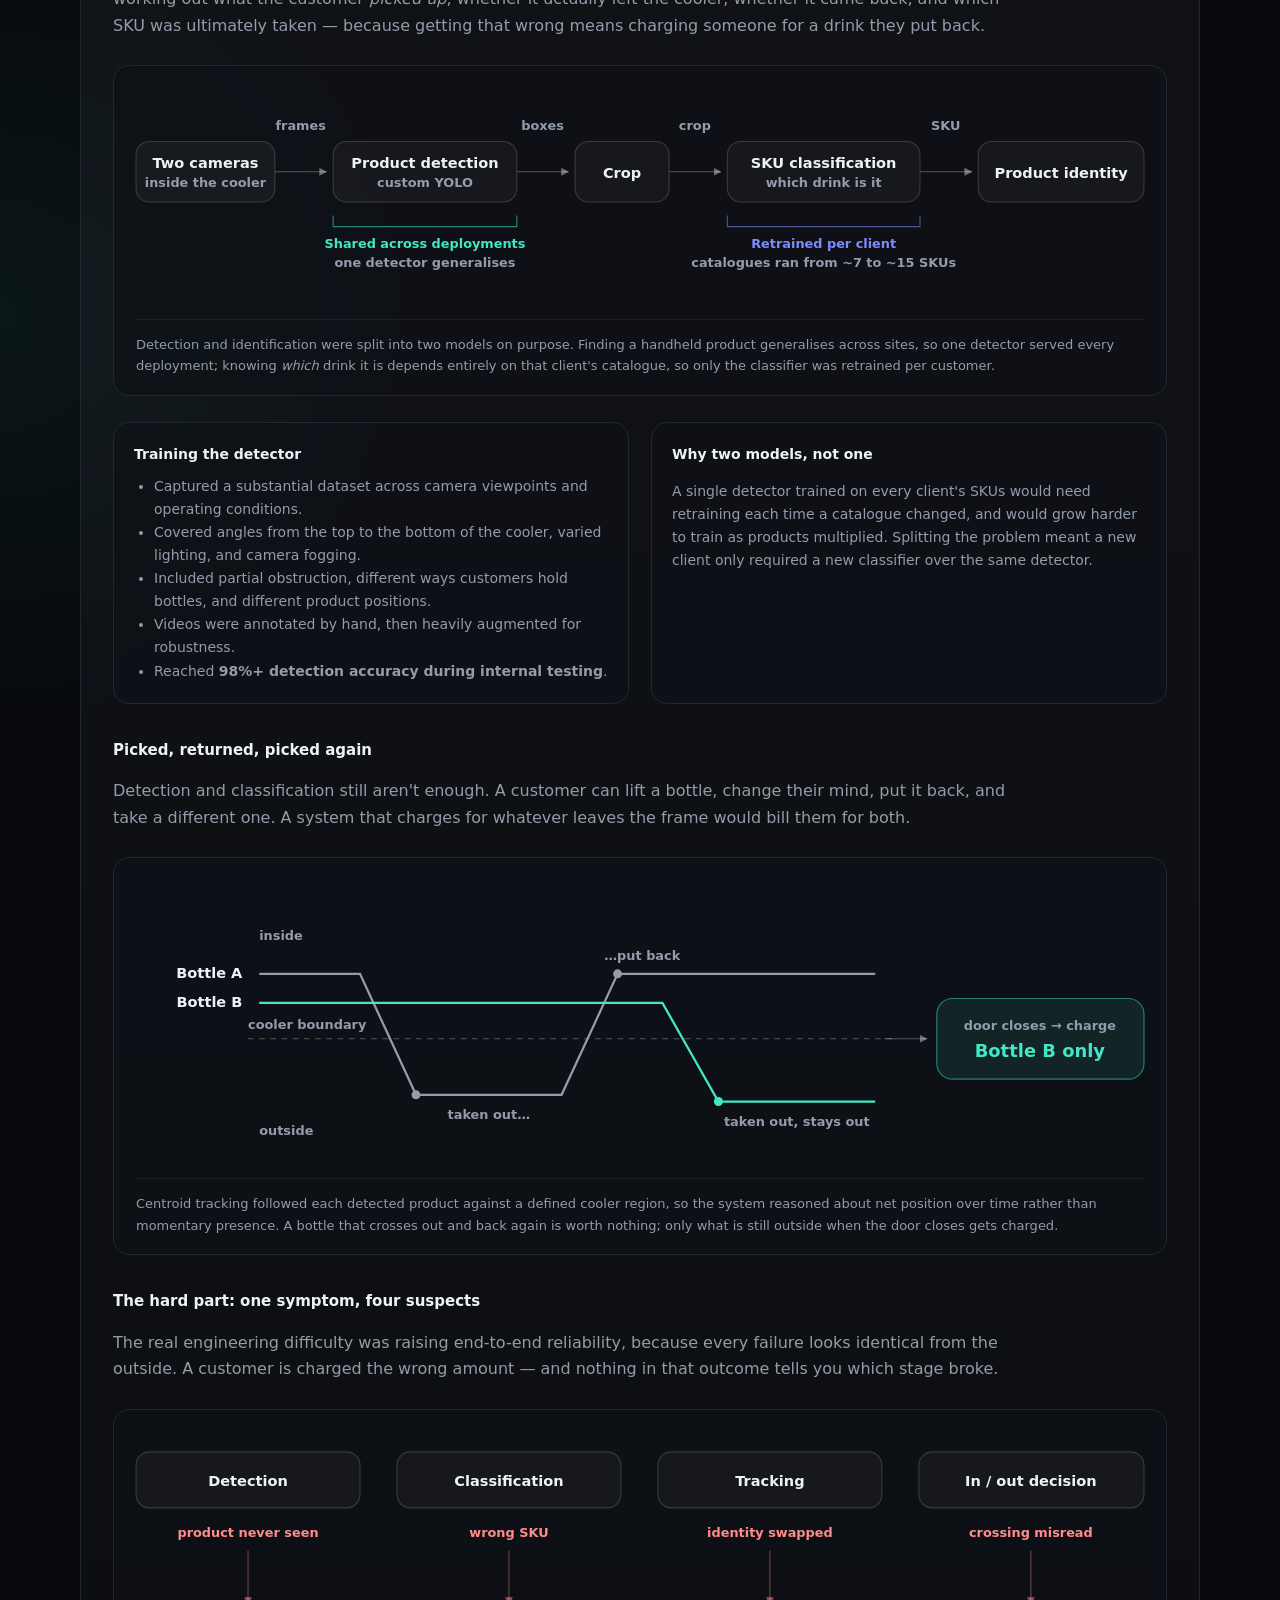
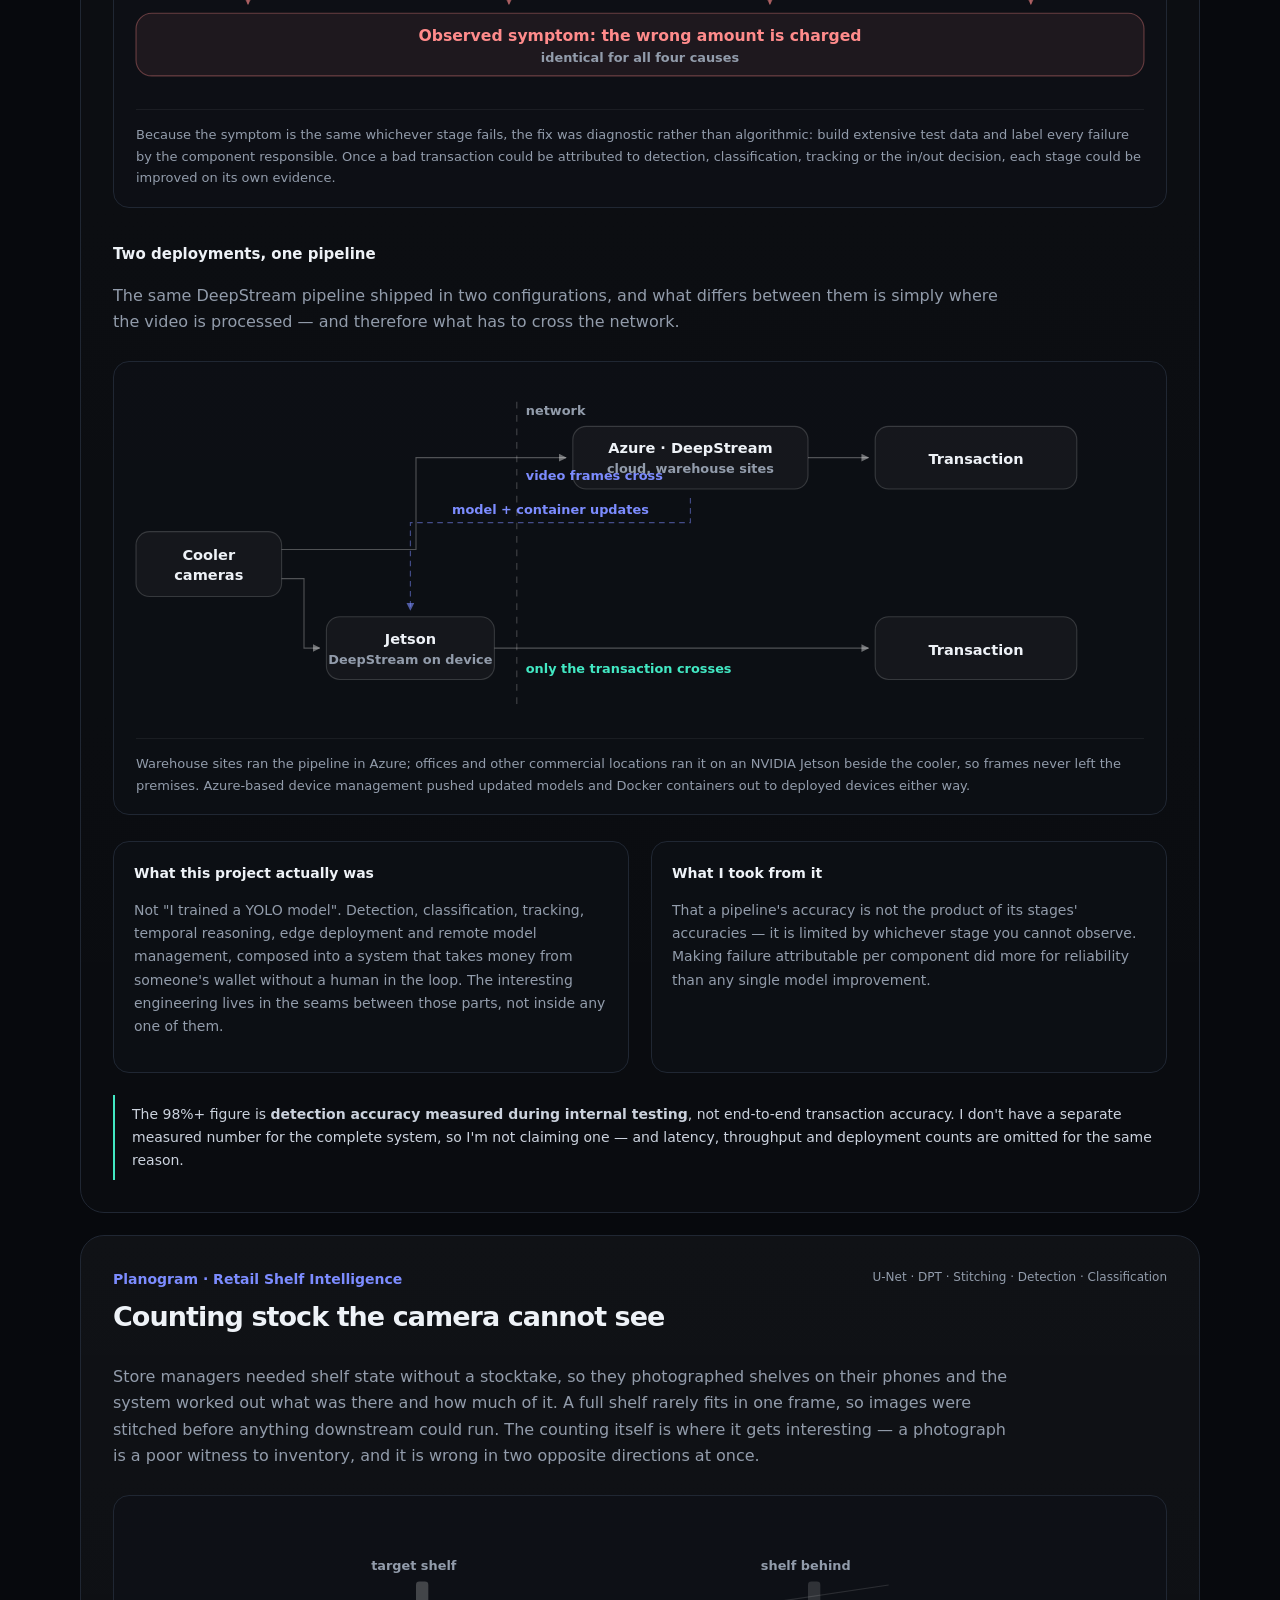
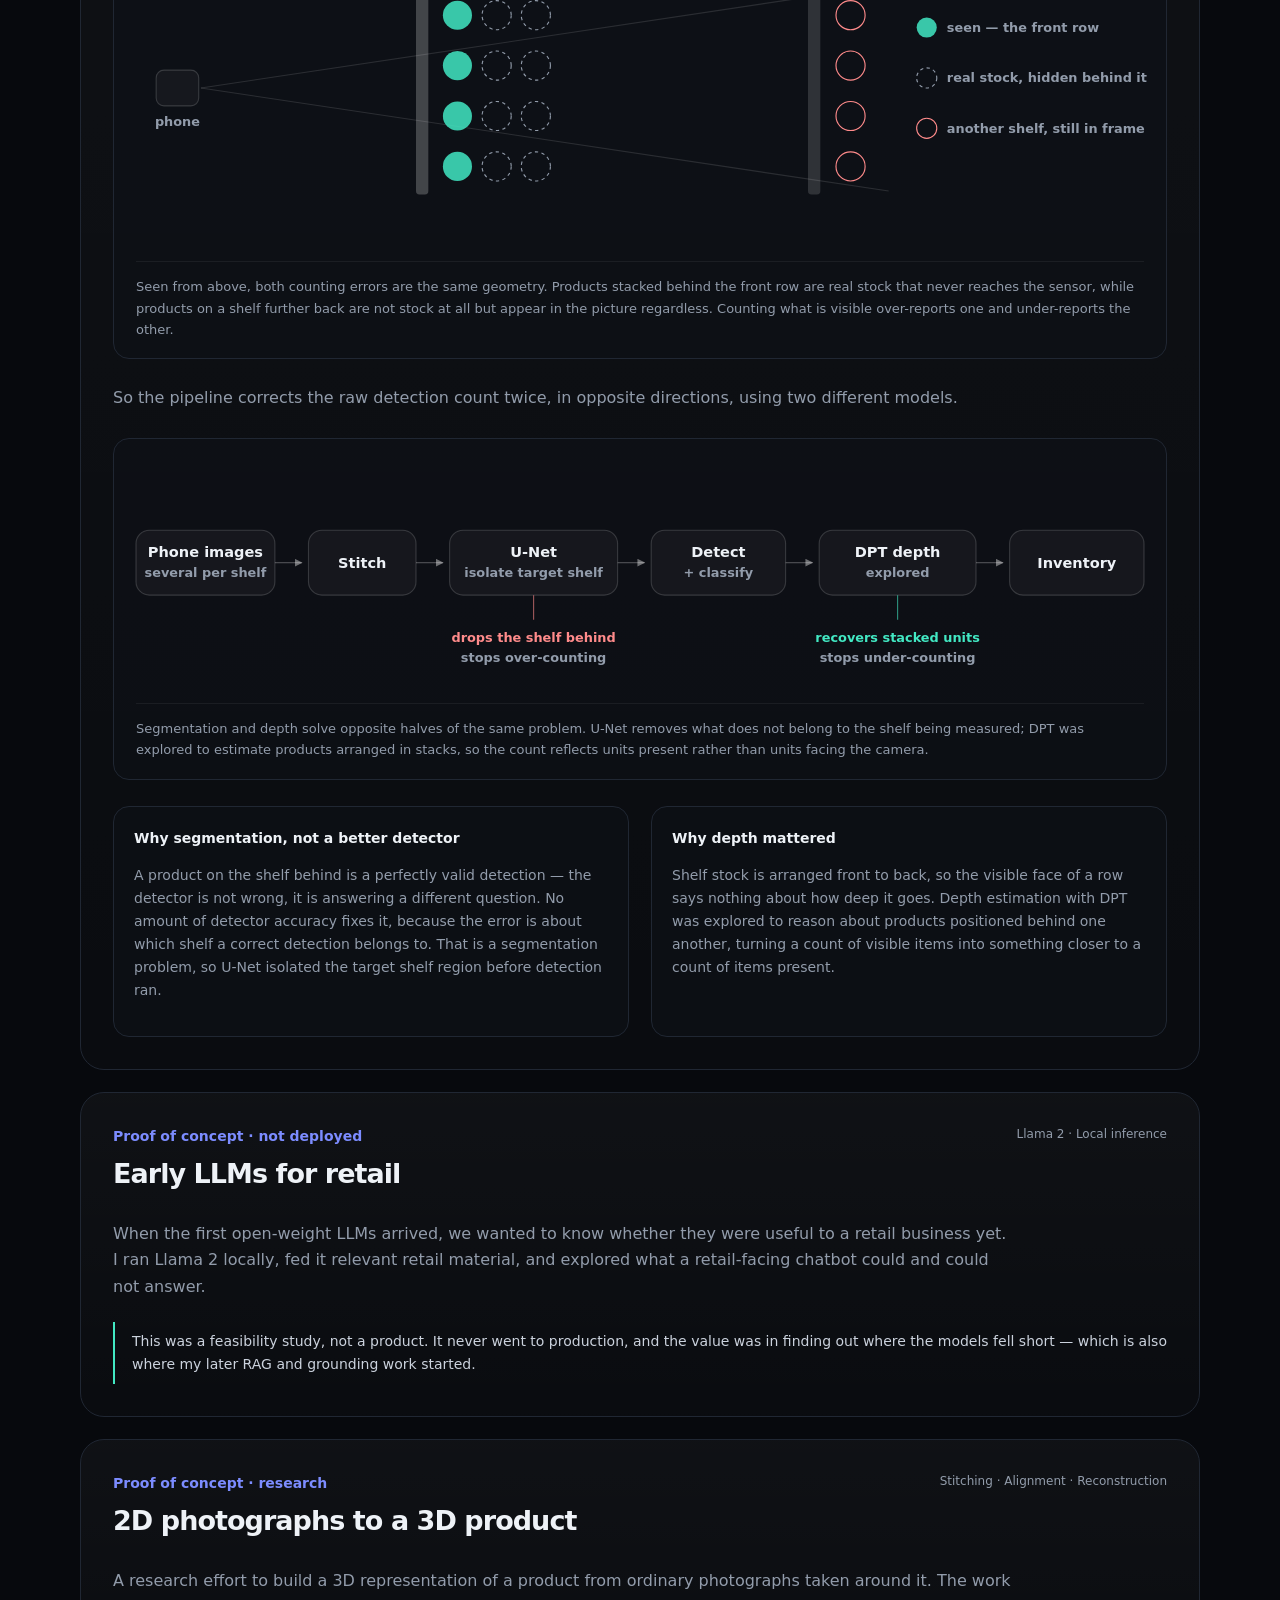
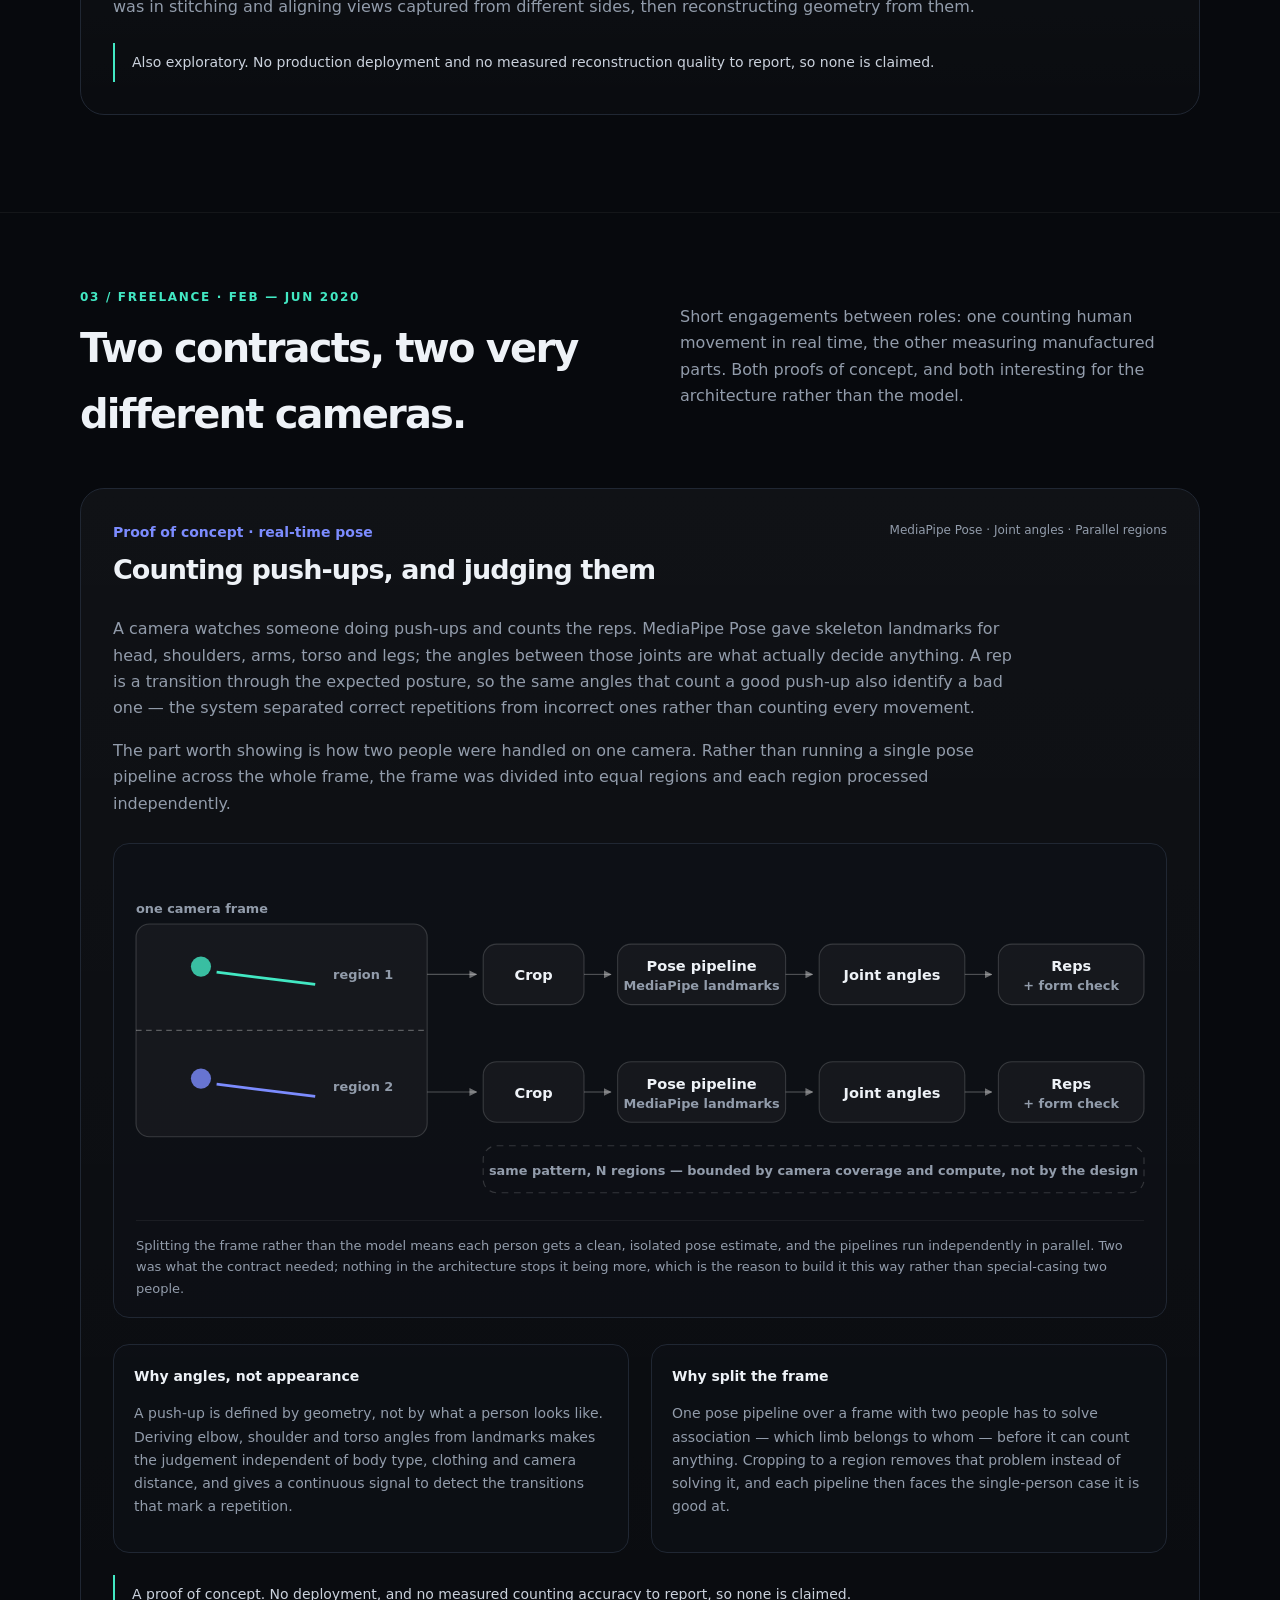
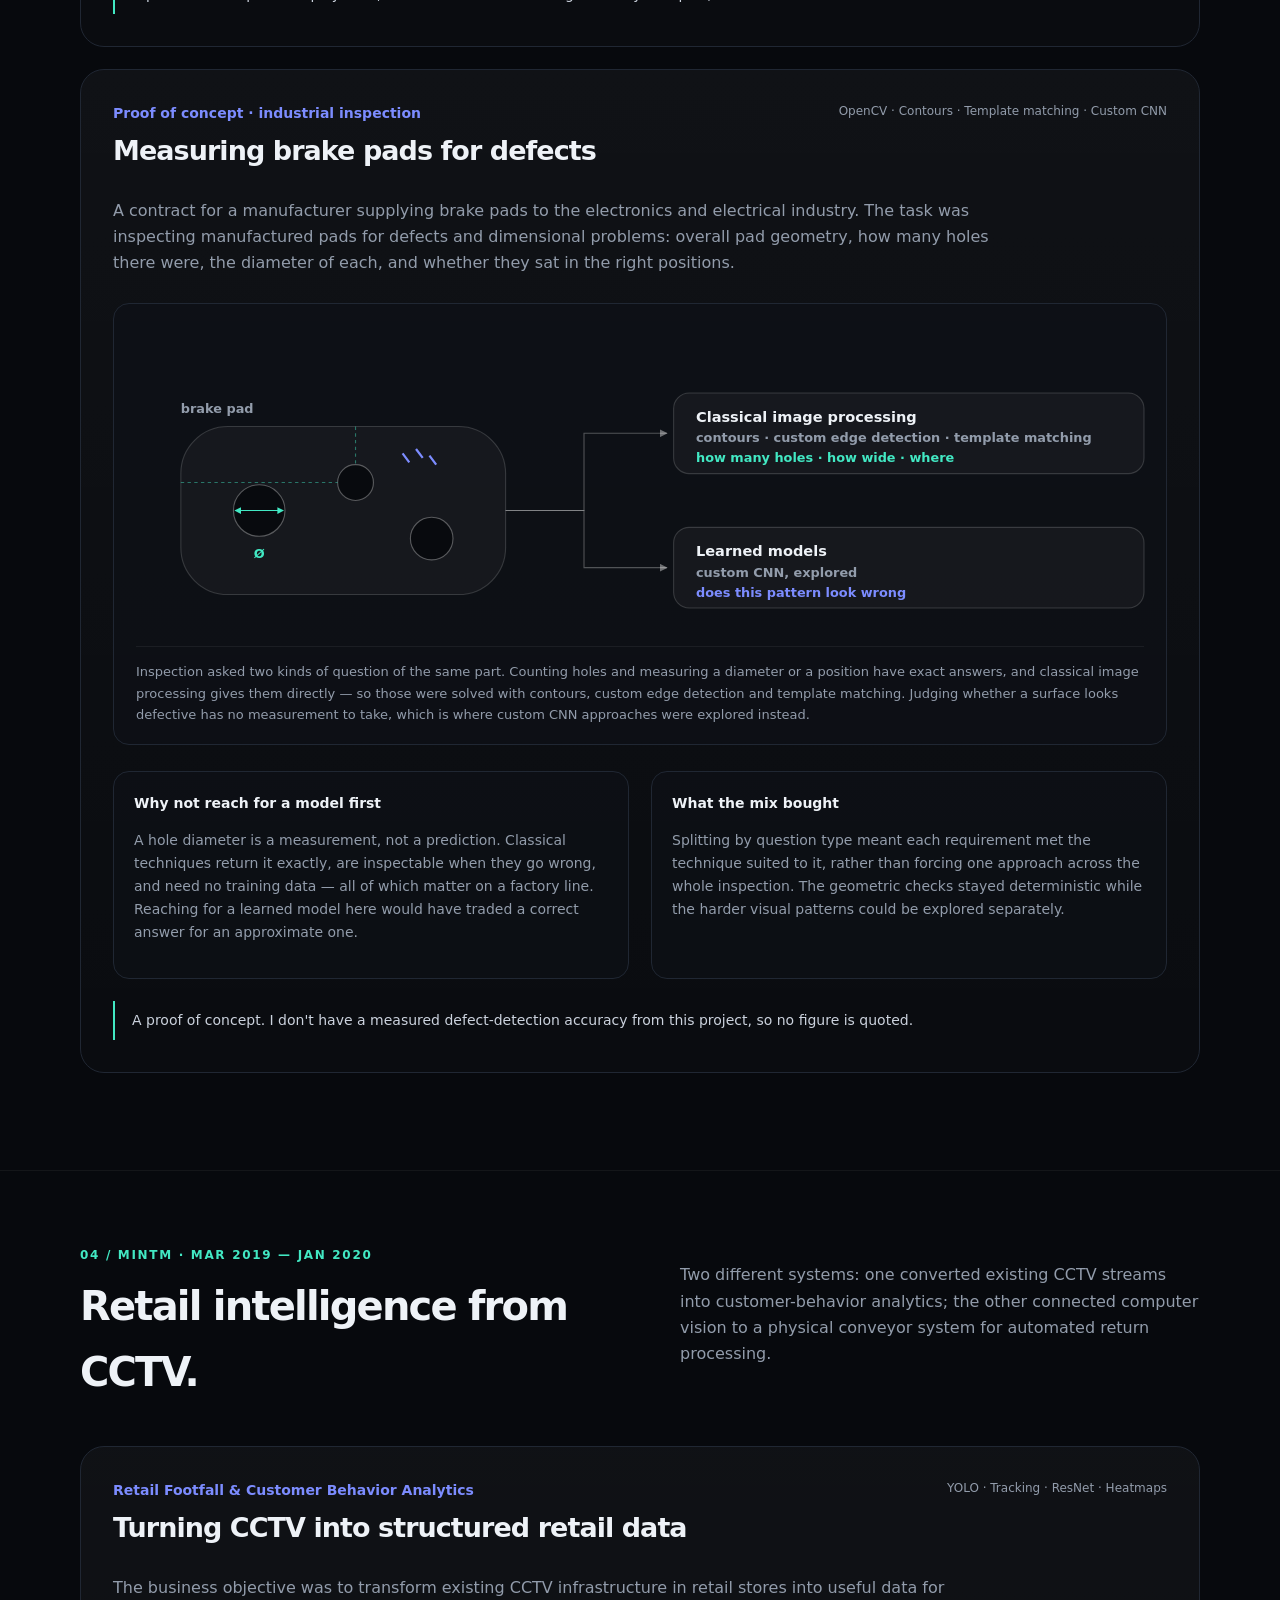
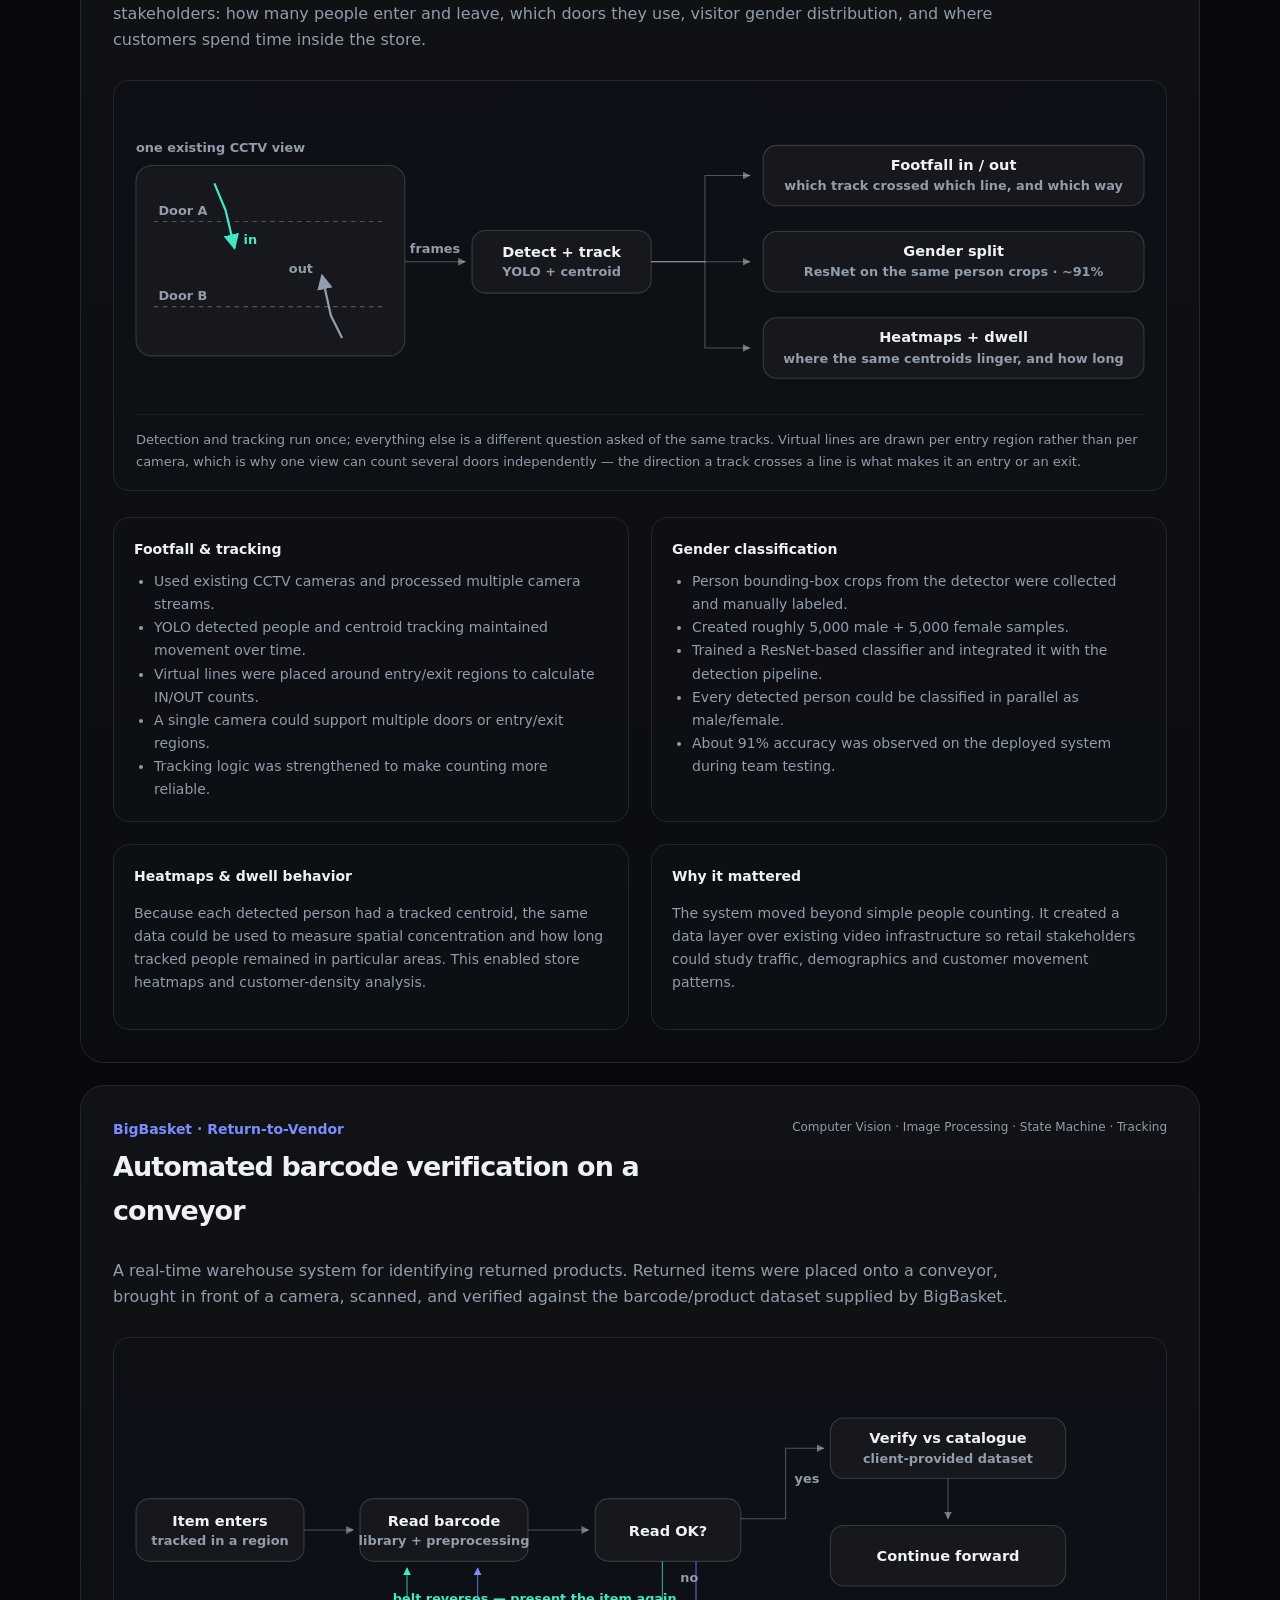
==== commit 618ca91f: "MaiSupport was deployed, not a proof of concept Relabels it as a deployed client system. The four ge" ====
--- a/work.html
+++ b/work.html
@@ -130,7 +130,7 @@
 </article>
 
 <article class="case">
-<div class="case-top"><div><div class="sub">MaiSupport · client POC</div><h3>Recovery stories, turned into a system that can use them</h3></div><div class="meta">Whisper-style STT · PII removal · Mistral · Qdrant · RAG</div></div>
+<div class="case-top"><div><div class="sub">MaiSupport · deployed client system</div><h3>Recovery stories, turned into a system that can use them</h3></div><div class="meta">Speech to text · PII removal · Mistral · Qdrant · RAG</div></div>
 
 <p>A client working in gambling-addiction recovery ran a structured programme: defined steps, specific conversations that had to happen at each one, and progress recorded in their CRM. They also had thousands of recordings of people describing how they had come through addiction themselves. The task was a conversational system that could hold a genuinely domain-specific conversation while moving someone through that programme.</p>
 
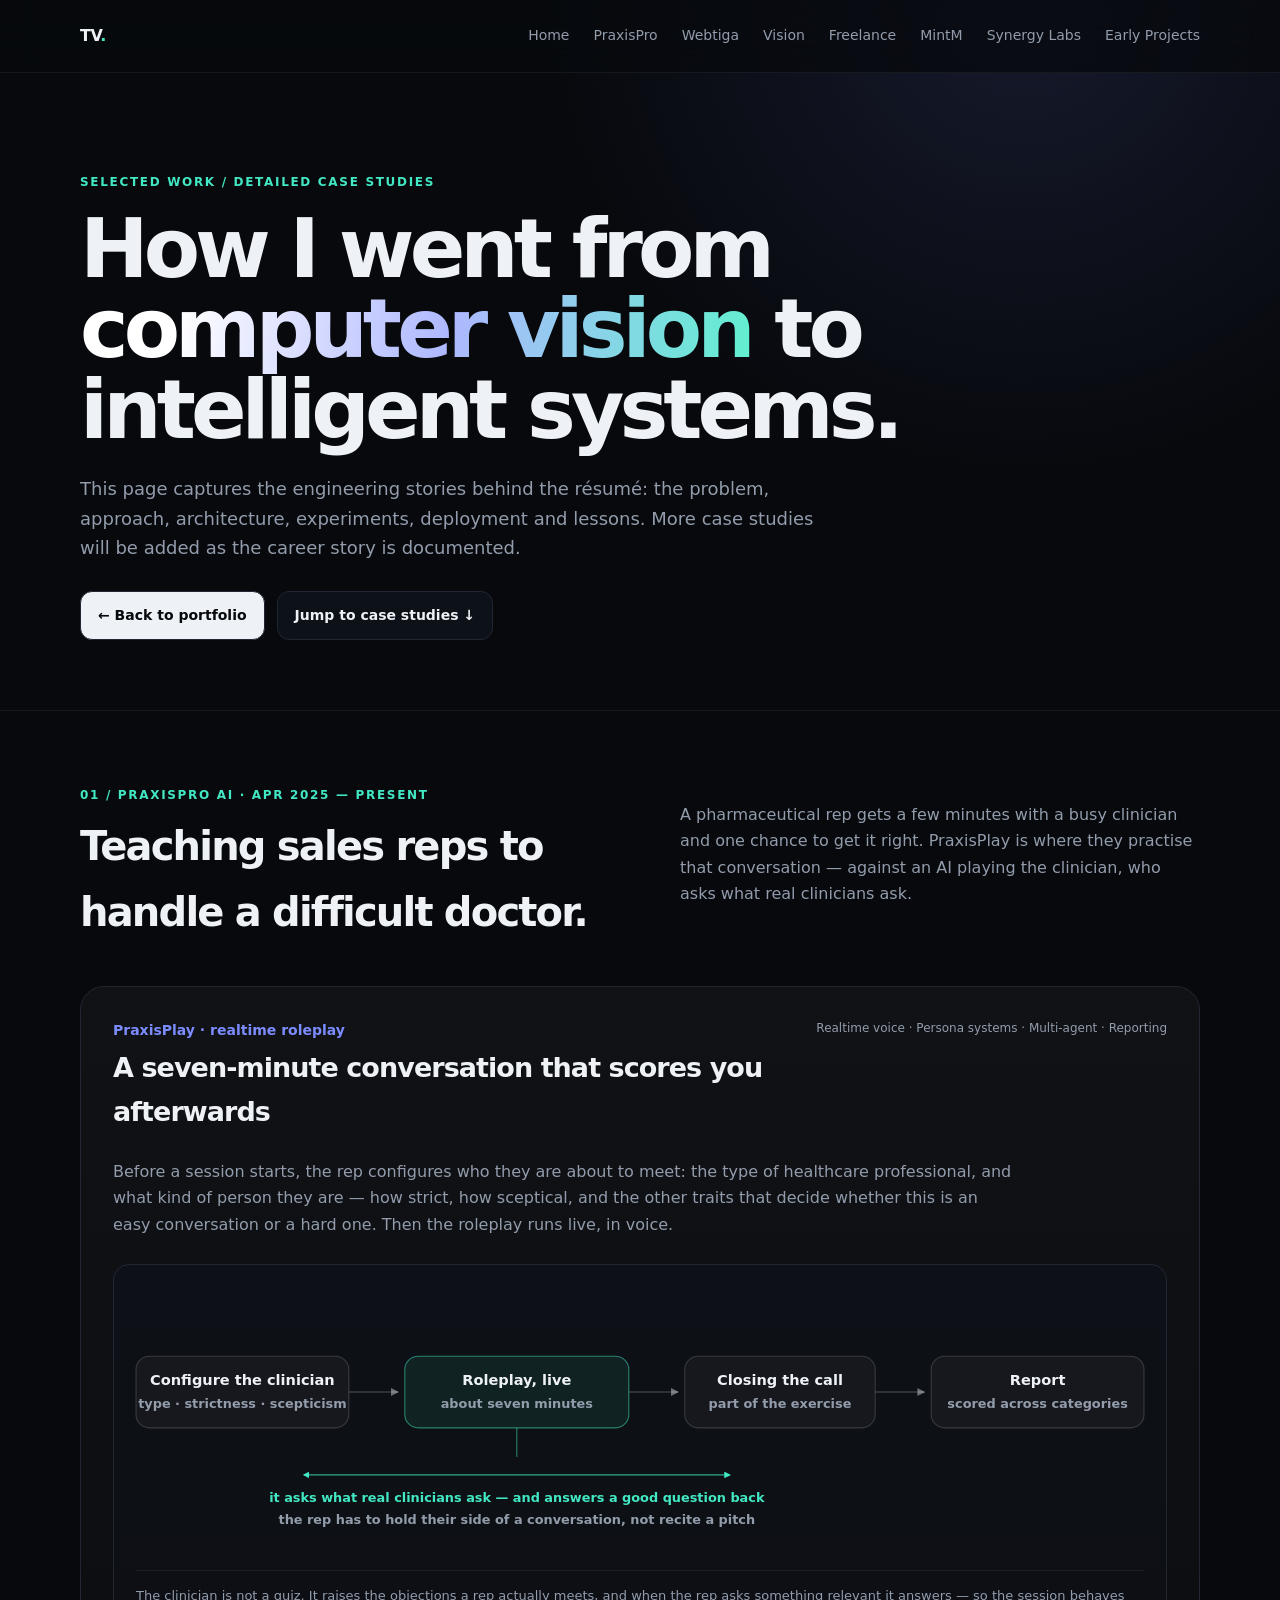
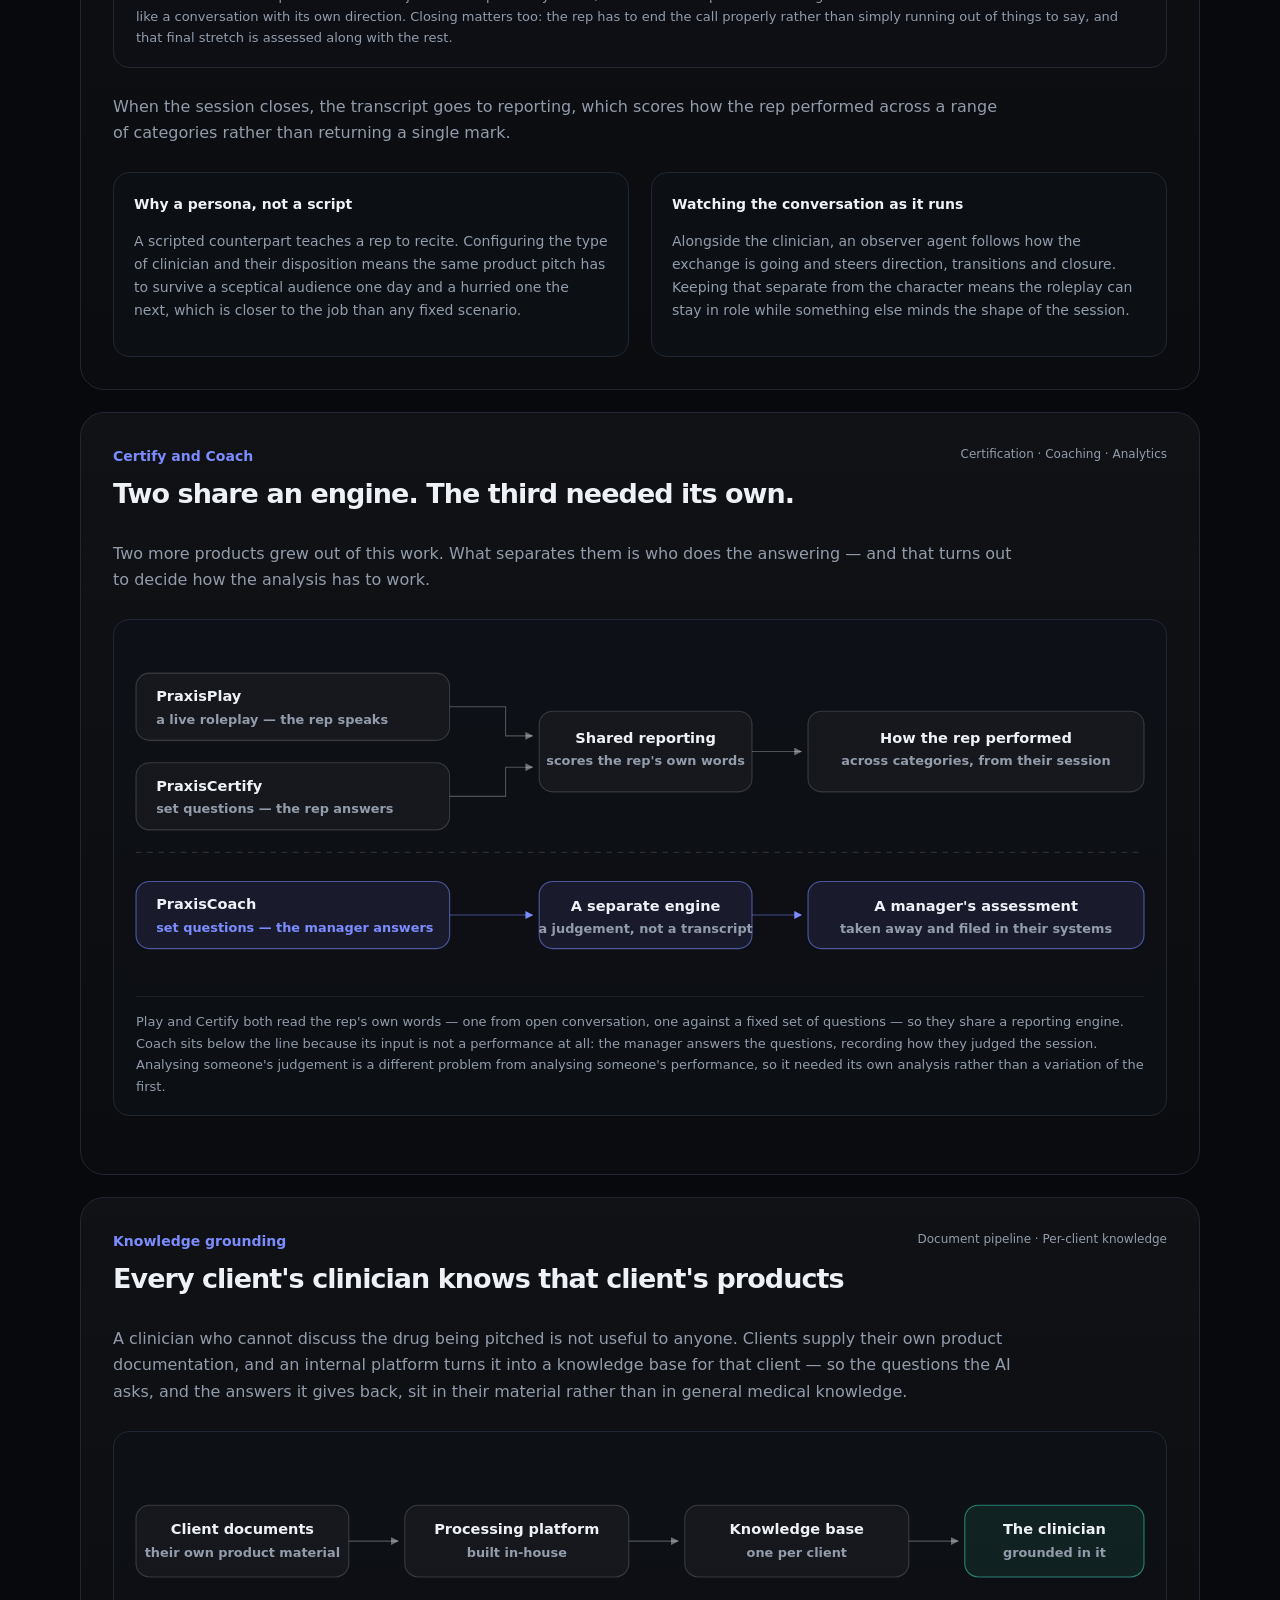
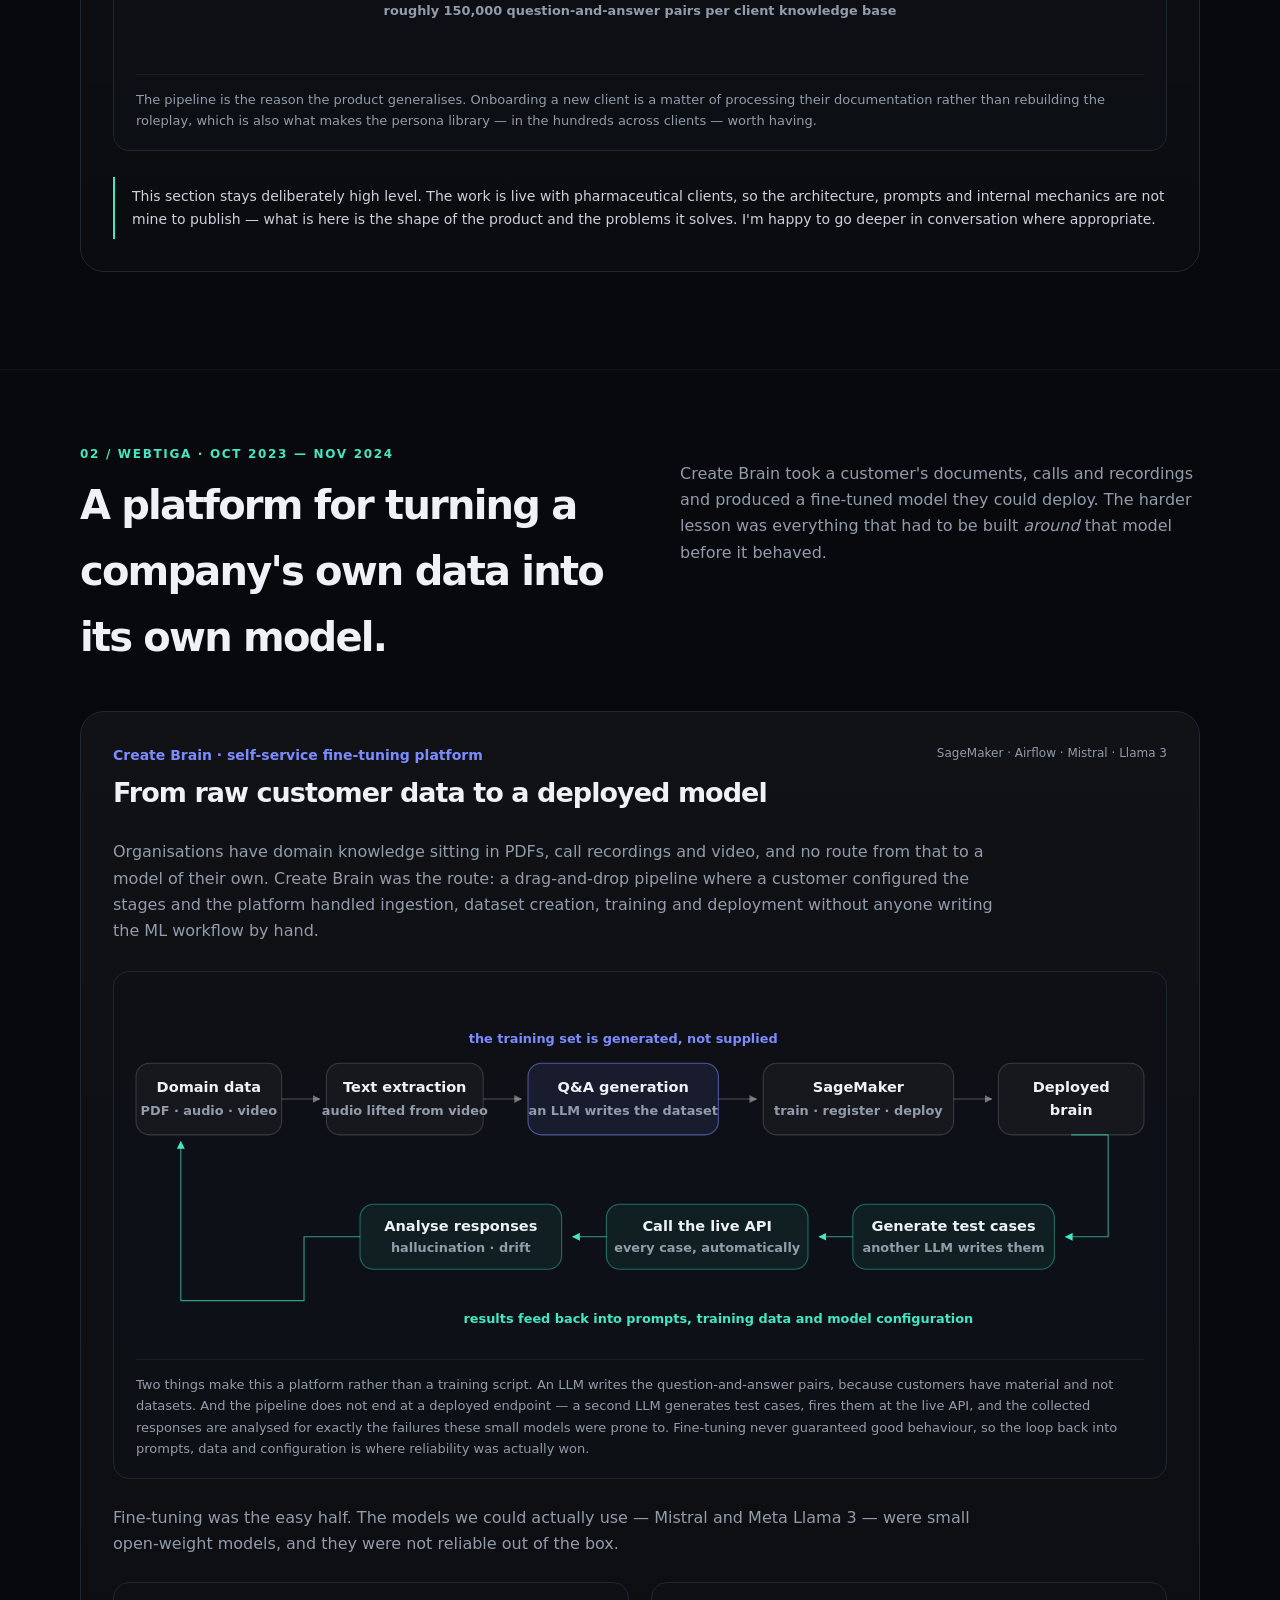
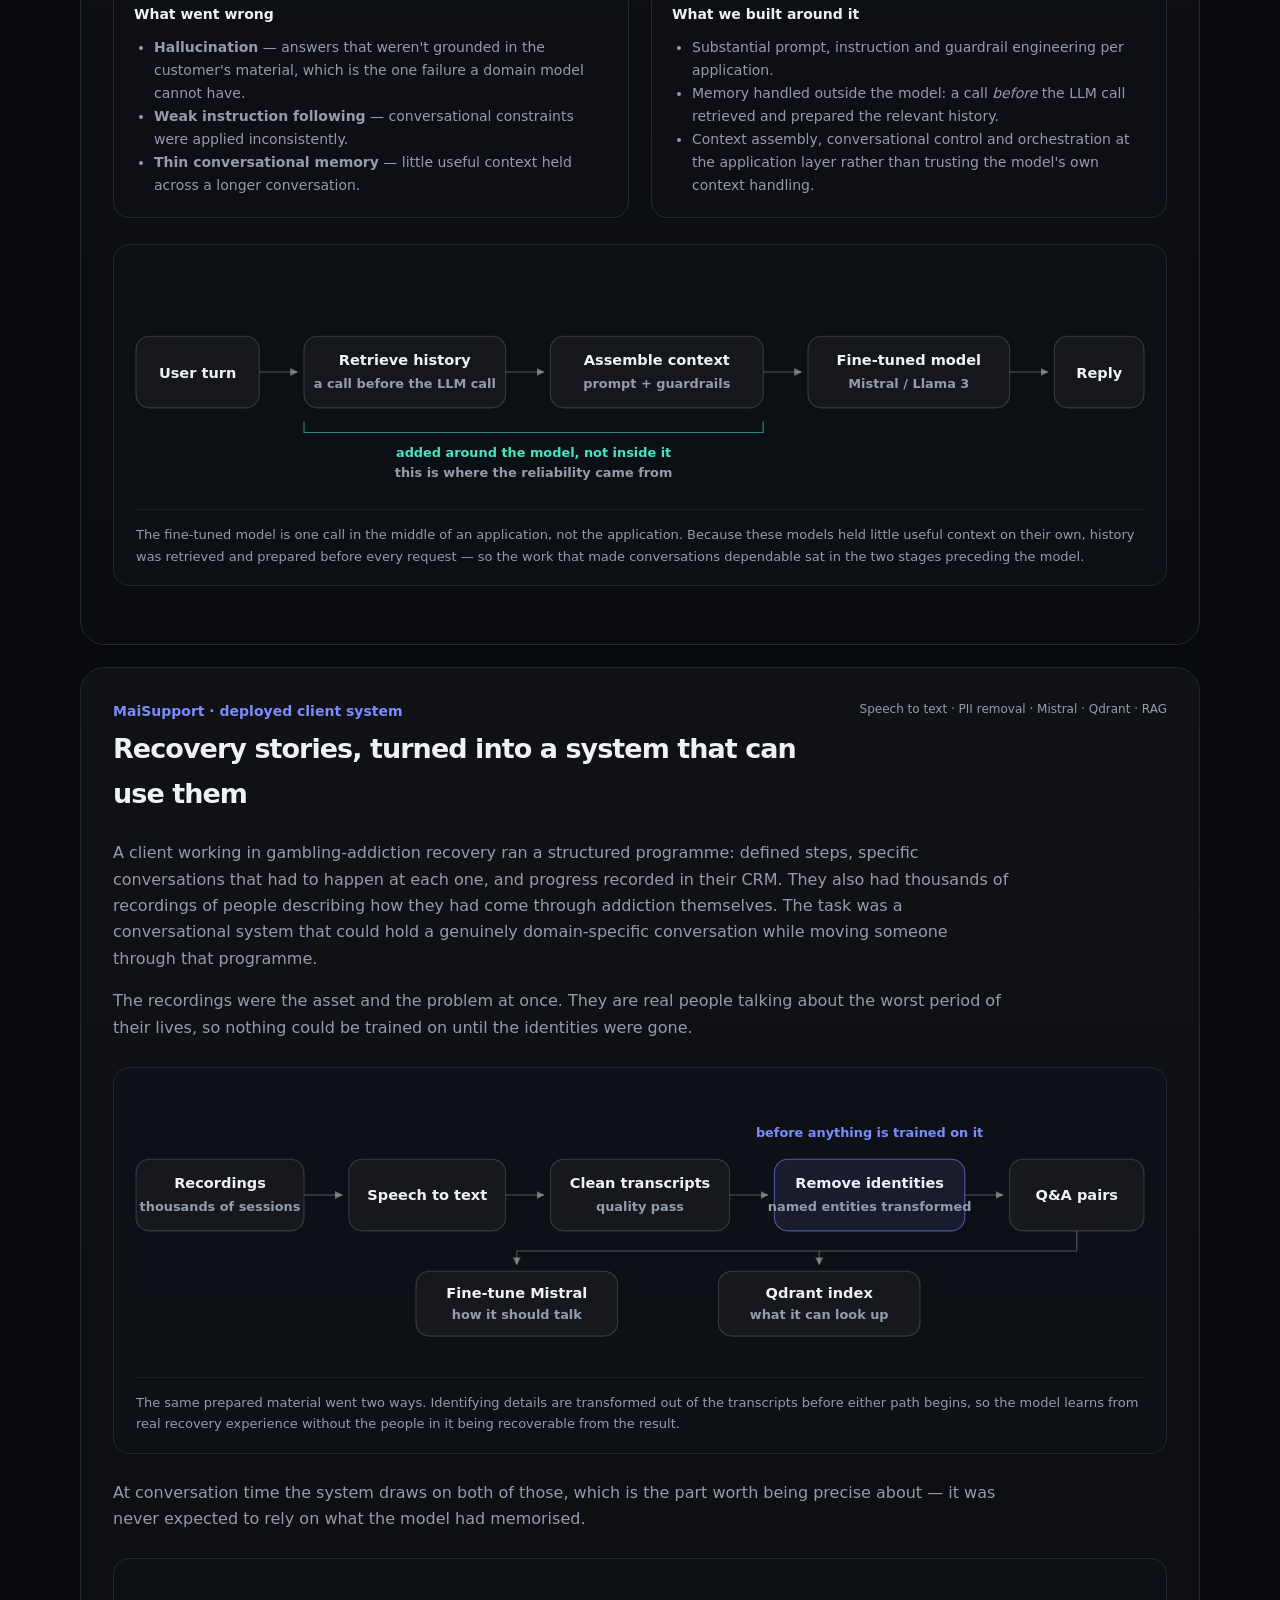
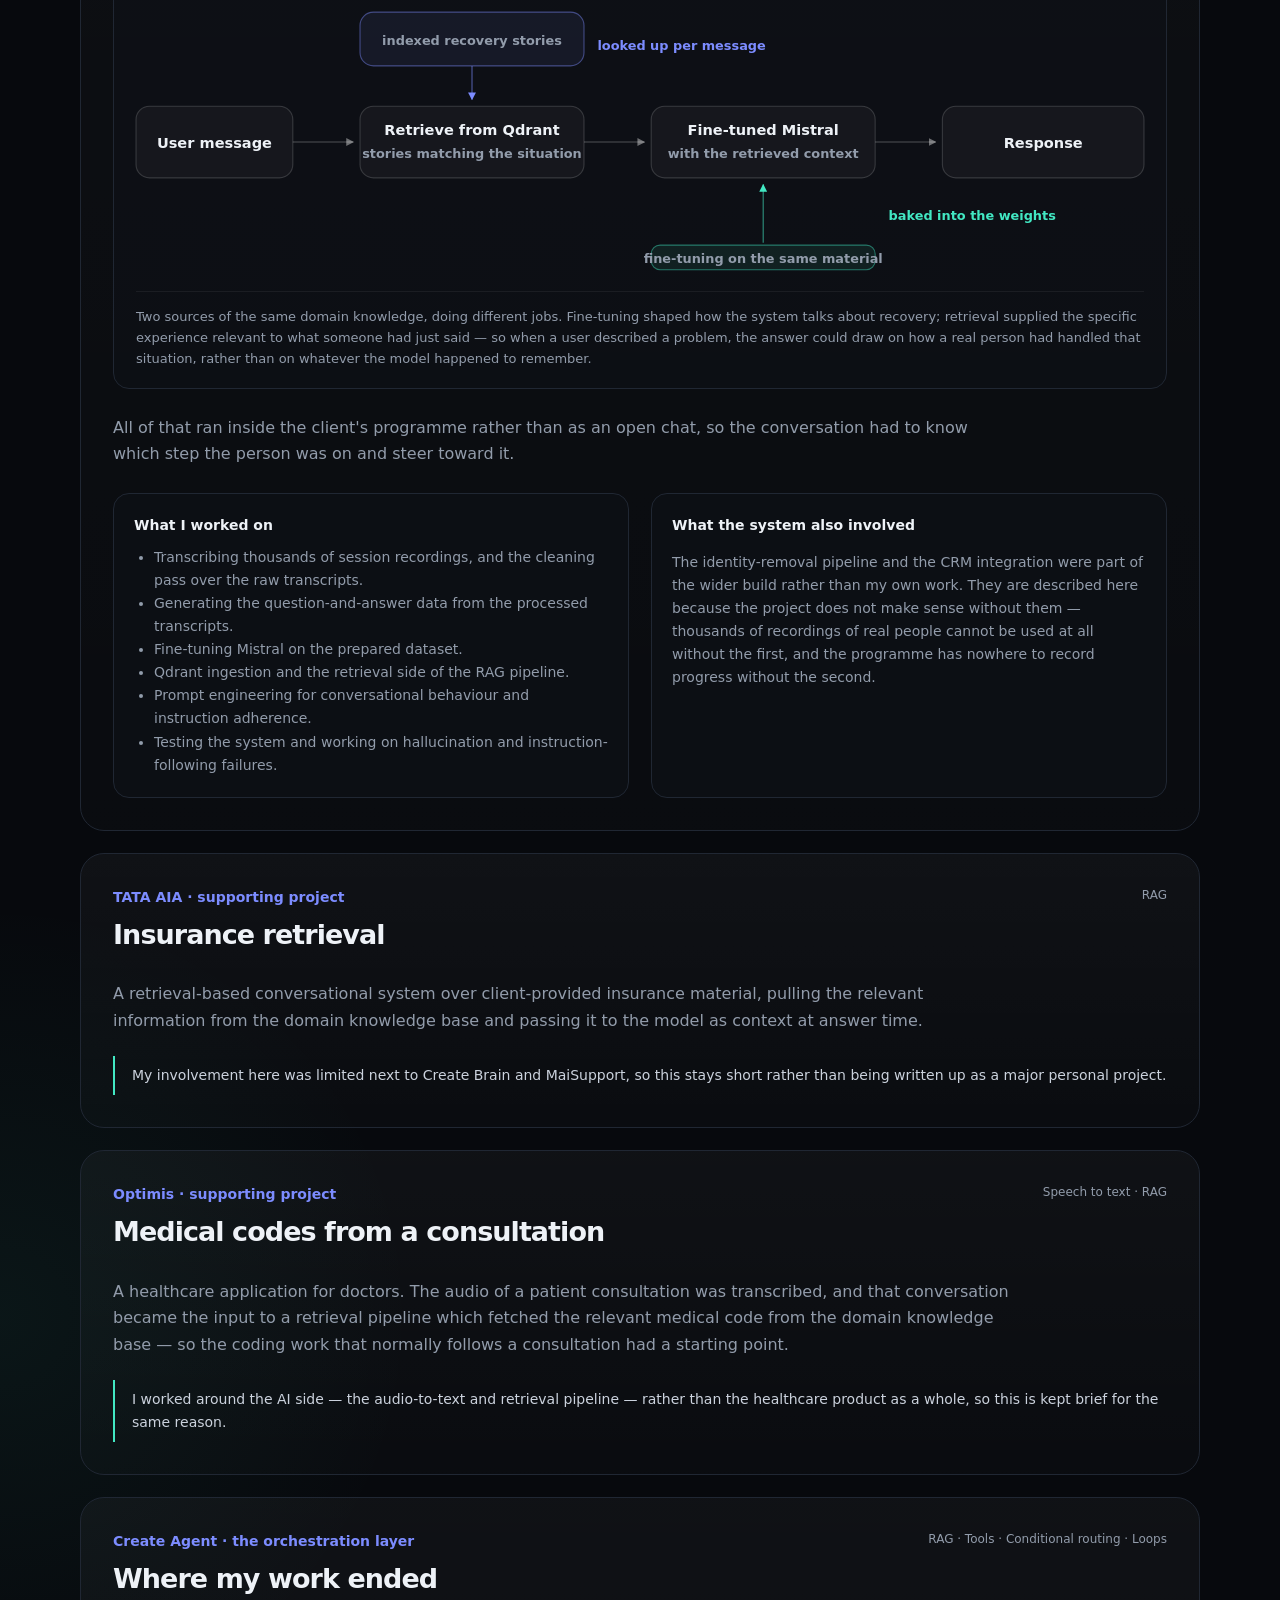
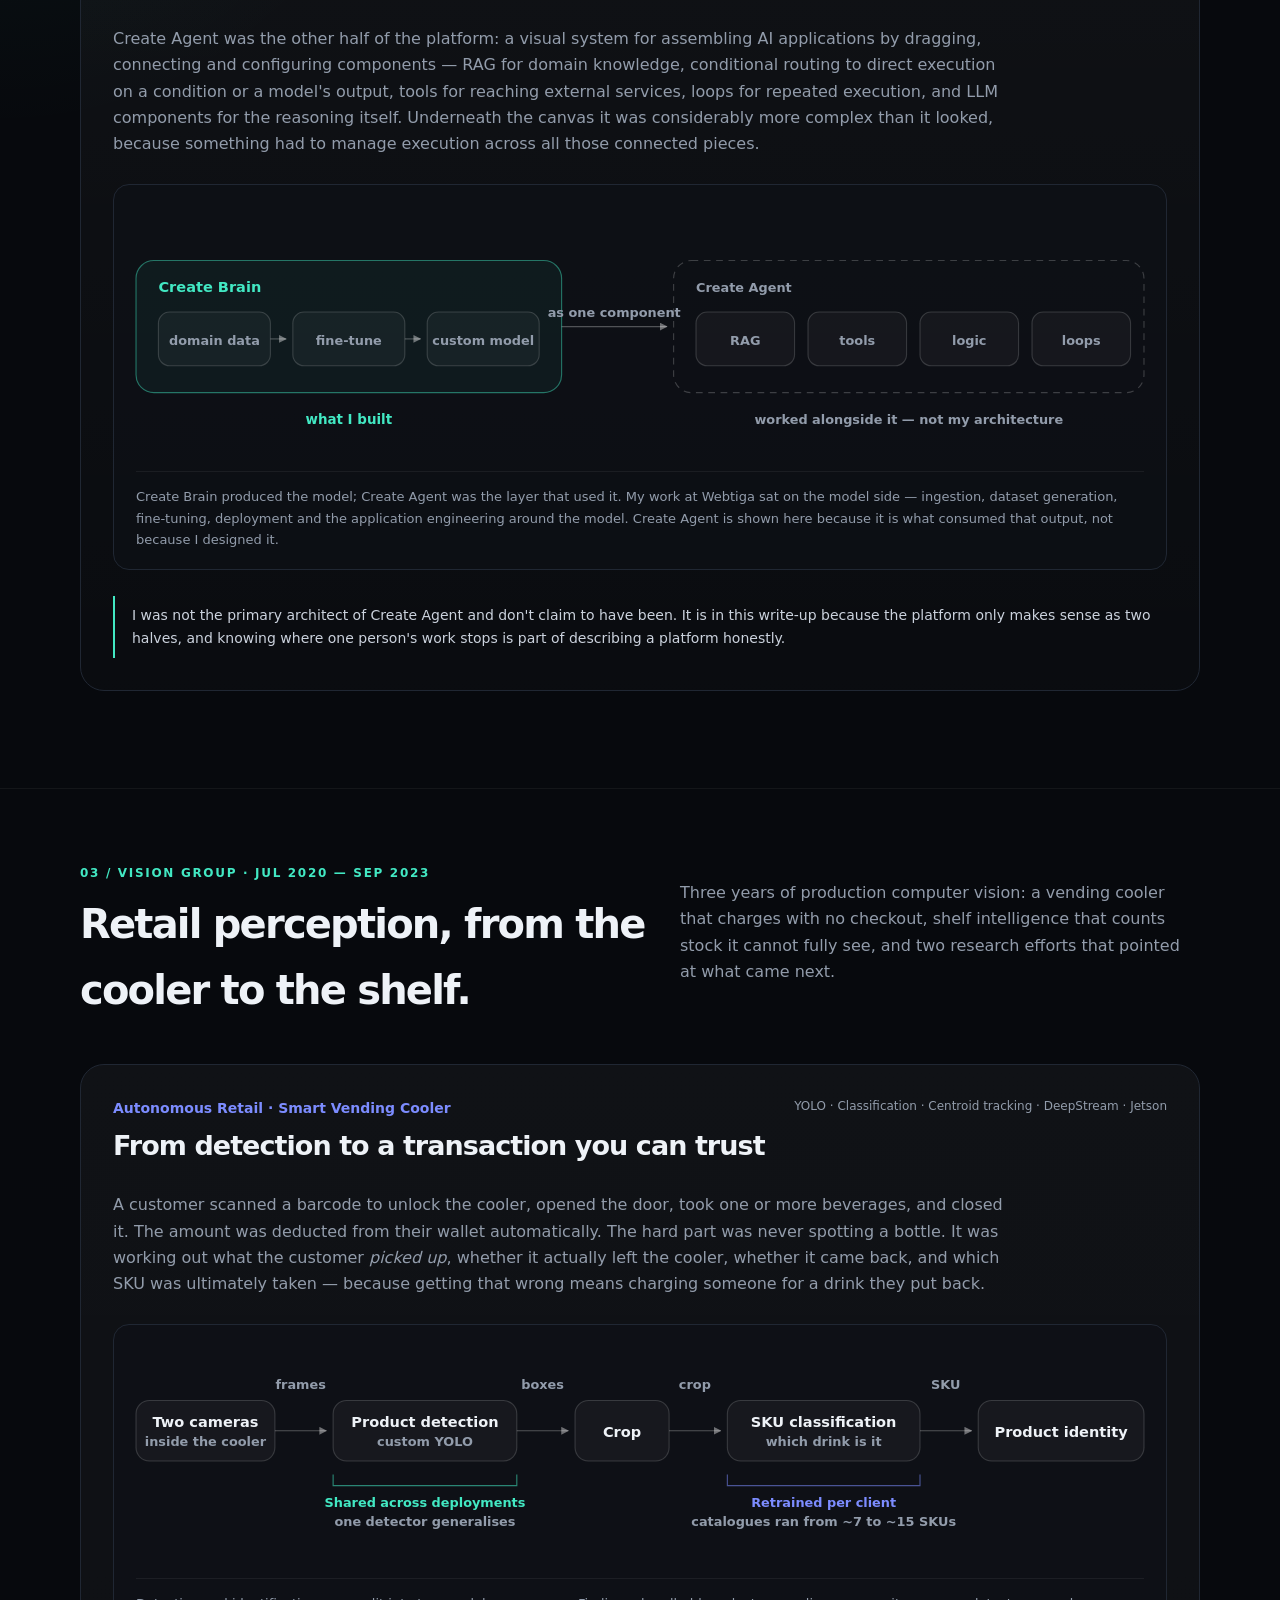
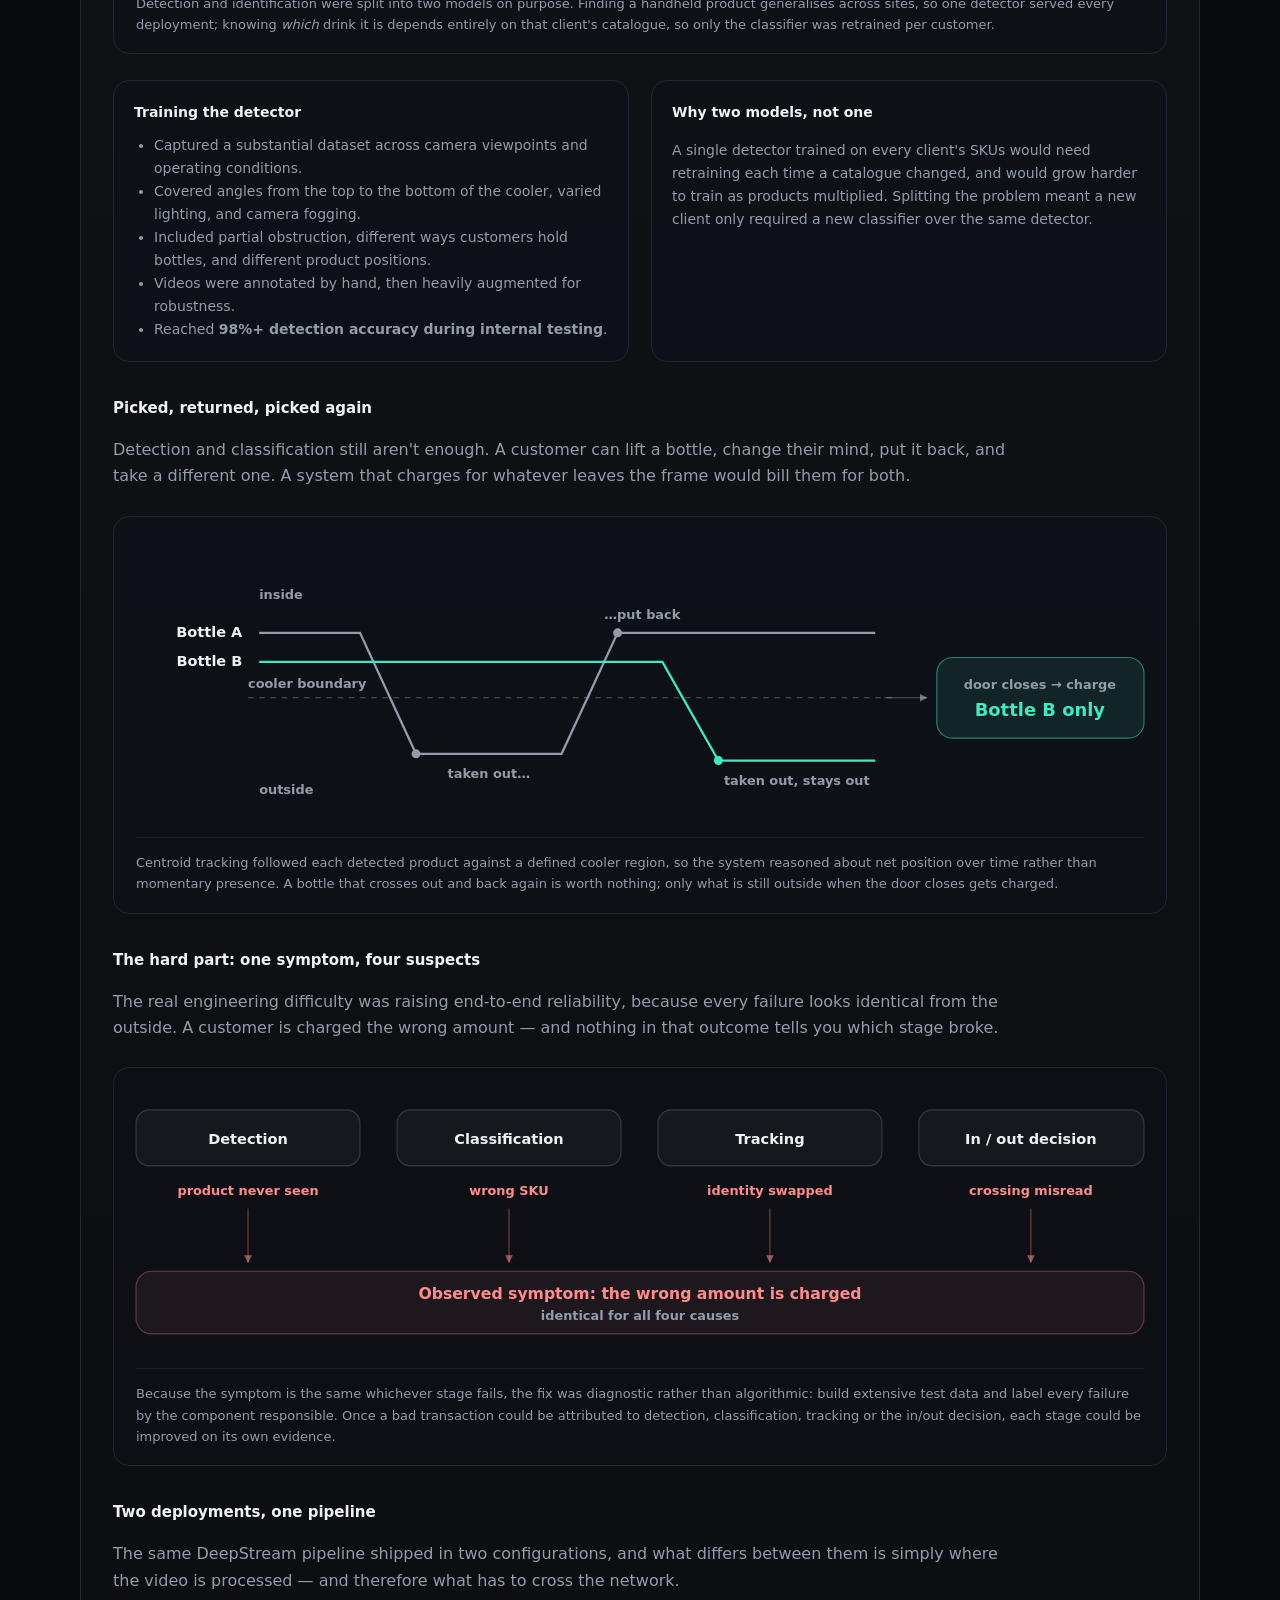
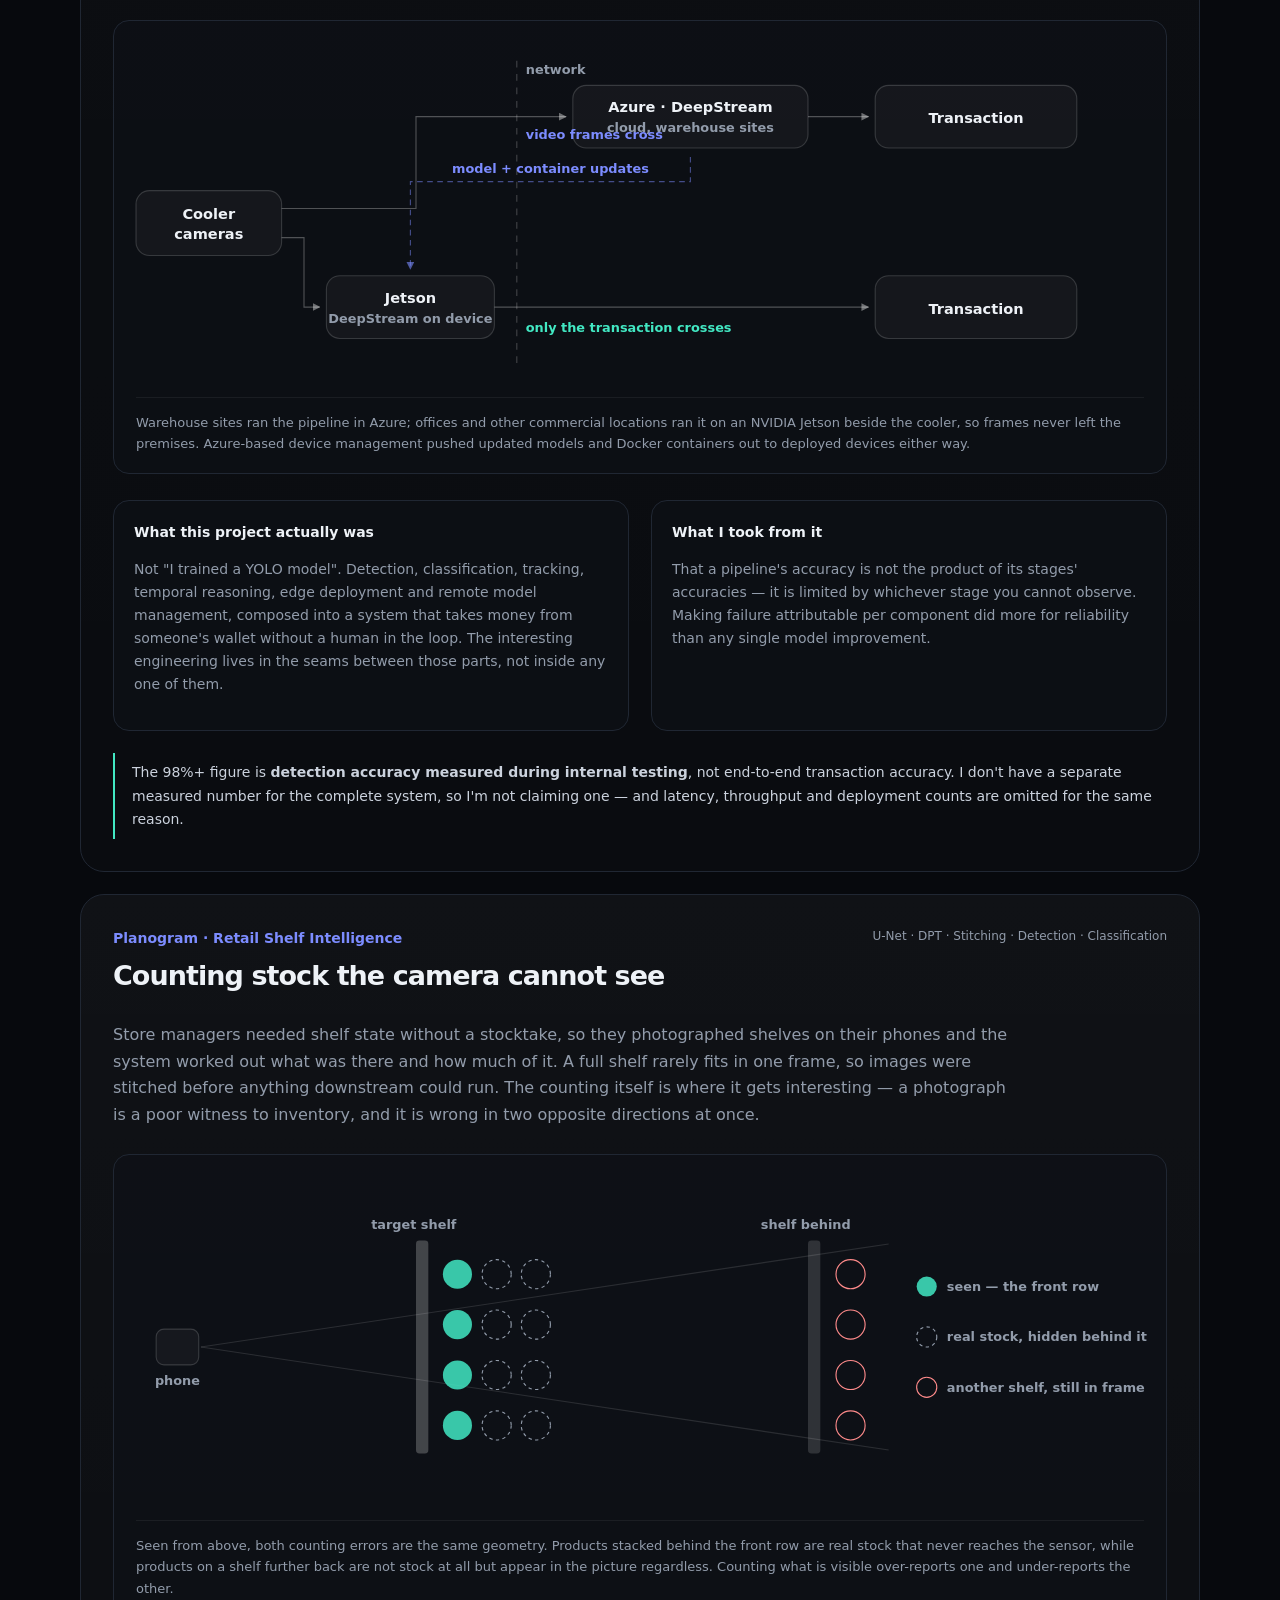
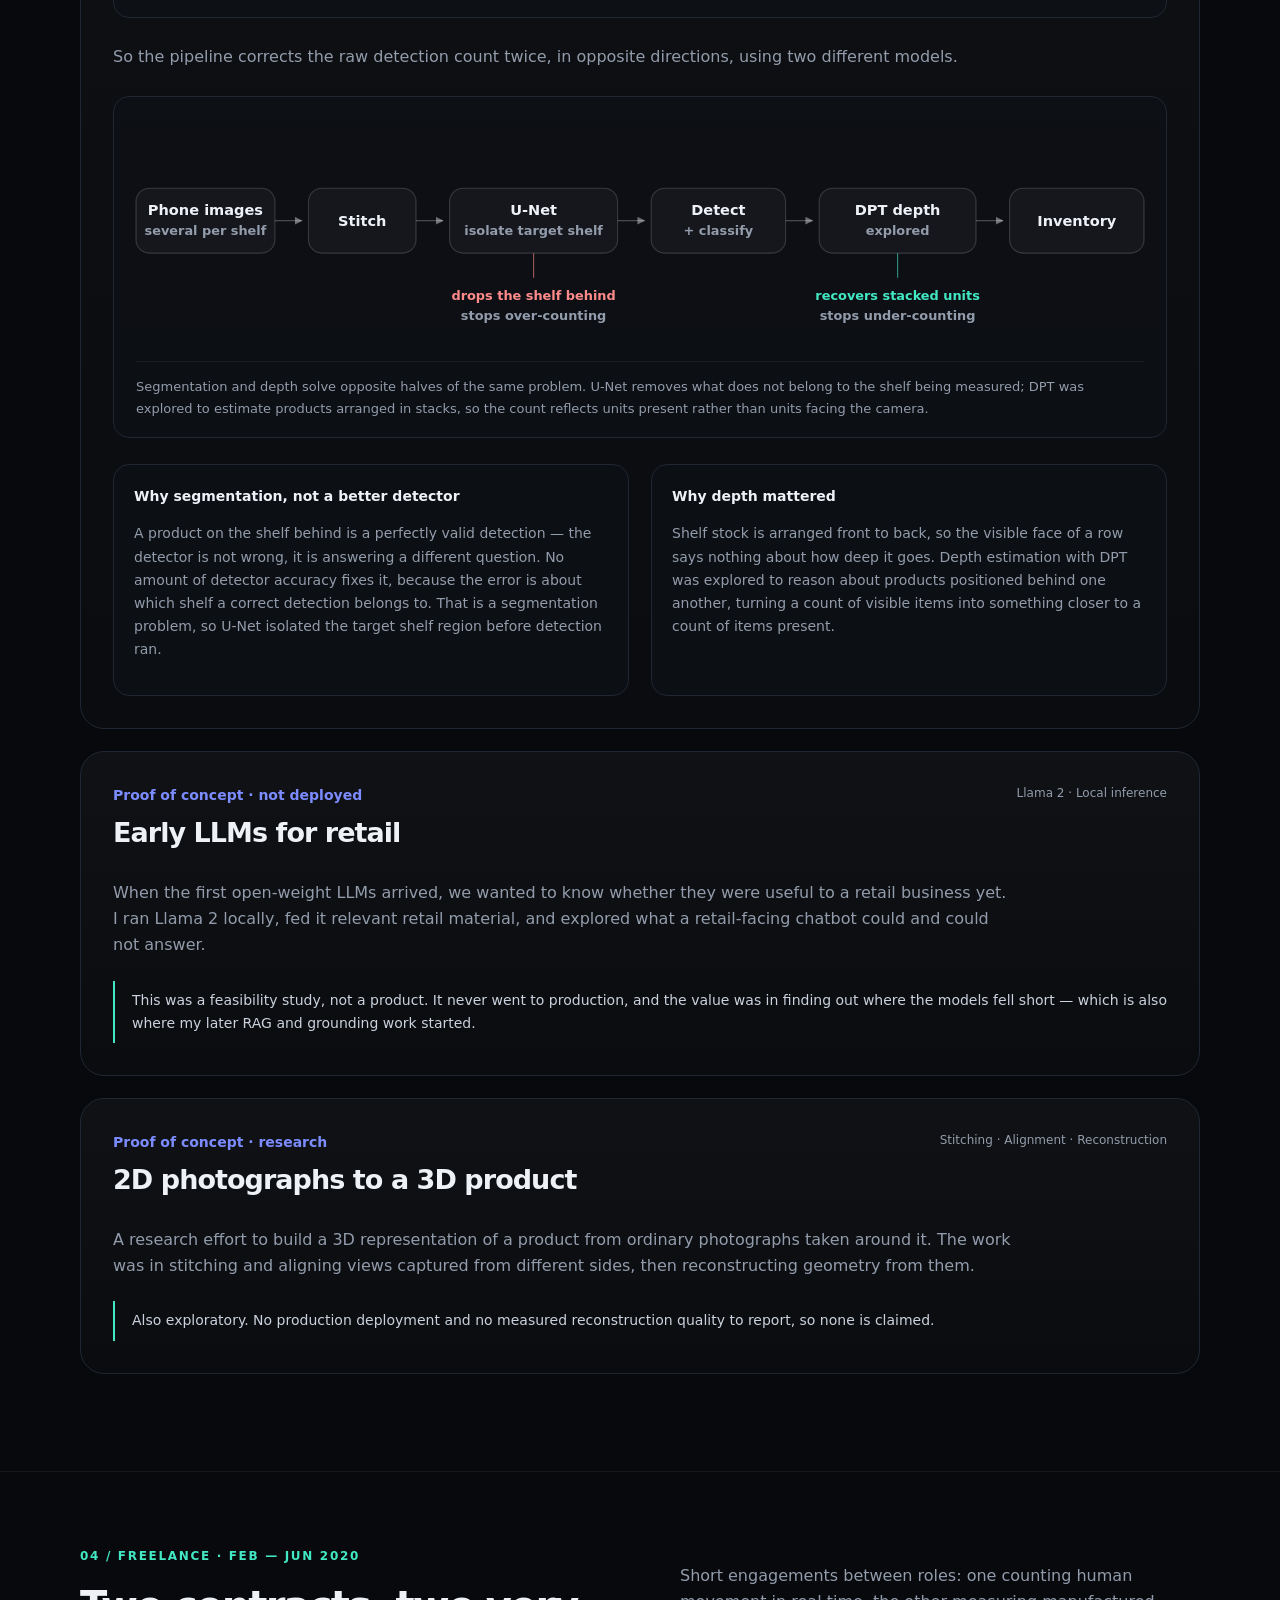
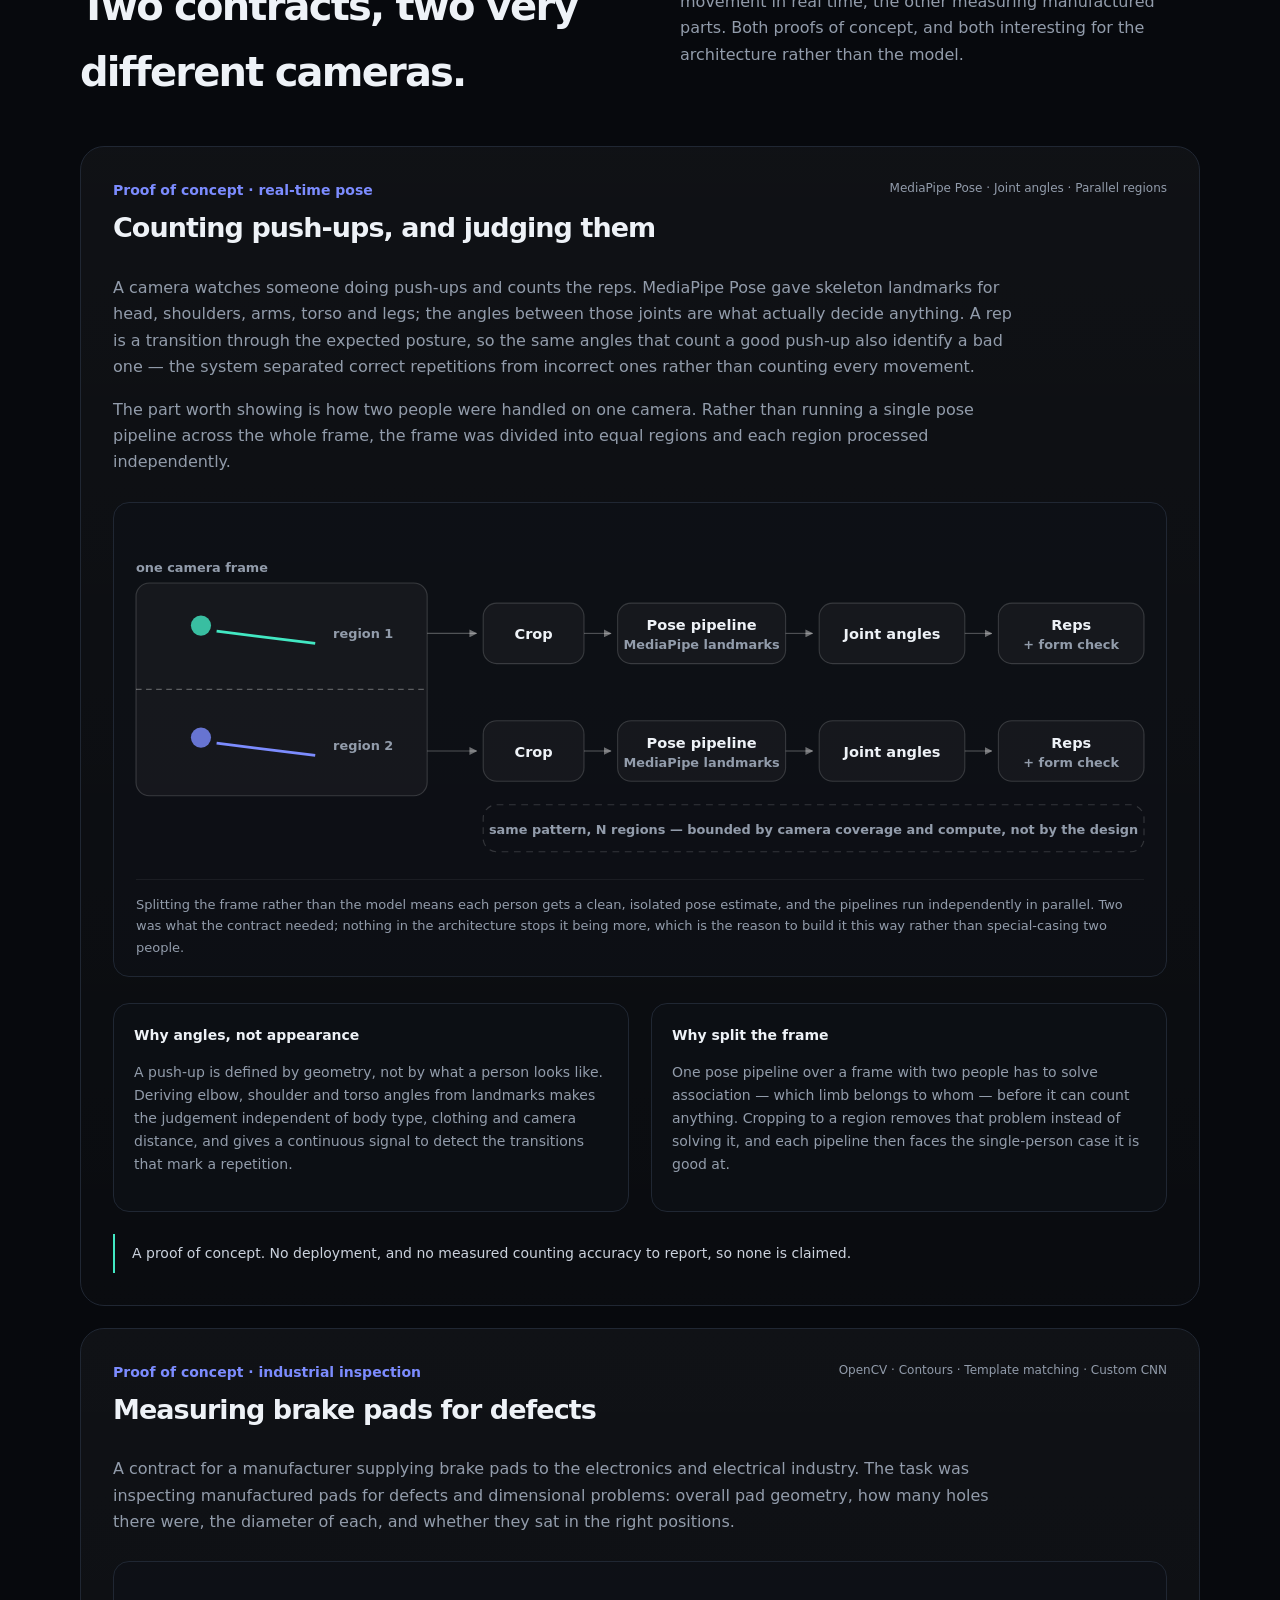
==== commit 39f25909: "Add PraxisPro, kept to what is publishable PraxisPro leads as the current role; the sections below r" ====
--- a/work.html
+++ b/work.html
@@ -32,18 +32,135 @@
 <link rel="stylesheet" href="voice/agent.css" />
 </head>
 <body>
-<nav><div class="container nav"><a class="brand" href="index.html">TV<span>.</span></a><div class="navlinks"><a href="index.html">Home</a><a href="#webtiga">Webtiga</a><a href="#vision">Vision</a><a href="#freelance">Freelance</a><a href="#mintm">MintM</a><a href="#synergy">Synergy Labs</a><a href="#blood">Early Projects</a></div></div></nav>
+<nav><div class="container nav"><a class="brand" href="index.html">TV<span>.</span></a><div class="navlinks"><a href="index.html">Home</a><a href="#praxispro">PraxisPro</a><a href="#webtiga">Webtiga</a><a href="#vision">Vision</a><a href="#freelance">Freelance</a><a href="#mintm">MintM</a><a href="#synergy">Synergy Labs</a><a href="#blood">Early Projects</a></div></div></nav>
 
 <main>
 <header class="hero container">
 <div class="eyebrow">Selected Work / Detailed Case Studies</div>
 <h1>How I went from <span class="gradient">computer vision</span> to intelligent systems.</h1>
 <p>This page captures the engineering stories behind the résumé: the problem, approach, architecture, experiments, deployment and lessons. More case studies will be added as the career story is documented.</p>
-<div class="actions"><a class="btn primary" href="index.html">← Back to portfolio</a><a class="btn" href="#webtiga">Jump to case studies ↓</a></div>
+<div class="actions"><a class="btn primary" href="index.html">← Back to portfolio</a><a class="btn" href="#praxispro">Jump to case studies ↓</a></div>
 </header>
 
+<section id="praxispro"><div class="container">
+<div class="section-head"><div><div class="kicker">01 / PraxisPro AI · Apr 2025 — Present</div><h2>Teaching sales reps to handle a difficult doctor.</h2></div><p>A pharmaceutical rep gets a few minutes with a busy clinician and one chance to get it right. PraxisPlay is where they practise that conversation — against an AI playing the clinician, who asks what real clinicians ask.</p></div>
+
+<article class="case">
+<div class="case-top"><div><div class="sub">PraxisPlay · realtime roleplay</div><h3>A seven-minute conversation that scores you afterwards</h3></div><div class="meta">Realtime voice · Persona systems · Multi-agent · Reporting</div></div>
+
+<p>Before a session starts, the rep configures who they are about to meet: the type of healthcare professional, and what kind of person they are — how strict, how sceptical, and the other traits that decide whether this is an easy conversation or a hard one. Then the roleplay runs live, in voice.</p>
+
+<figure>
+<svg viewBox="0 0 900 236" role="img" aria-label="A session runs from configuring the clinician persona, through a roleplay of about seven minutes where the AI asks what real clinicians ask, into a closure the rep must handle, and finally a report scored across categories">
+<defs><marker id="ppA" viewBox="0 0 10 10" refX="9" refY="5" markerWidth="7" markerHeight="7" orient="auto"><path d="M0,0 L10,5 L0,10 z" fill="rgba(255,255,255,.4)"/></marker>
+<marker id="ppB" viewBox="0 0 10 10" refX="8" refY="5" markerWidth="6" markerHeight="6" orient="auto"><path d="M0,0 L10,5 L0,10 z" fill="#42e8c3"/></marker>
+<marker id="ppC" viewBox="0 0 10 10" refX="8" refY="5" markerWidth="6" markerHeight="6" orient="auto-start-reverse"><path d="M0,0 L10,5 L0,10 z" fill="#42e8c3"/></marker></defs>
+<rect class="dg-box" x="0" y="60" width="190" height="64" rx="12"/>
+<text class="dg-t" x="95" y="86" text-anchor="middle">Configure the clinician</text>
+<text class="dg-s" x="95" y="106" text-anchor="middle">type · strictness · scepticism</text>
+<rect x="240" y="60" width="200" height="64" rx="12" fill="rgba(66,232,195,.08)" stroke="#42e8c3" stroke-opacity=".5"/>
+<text class="dg-t" x="340" y="86" text-anchor="middle">Roleplay, live</text>
+<text class="dg-s" x="340" y="106" text-anchor="middle">about seven minutes</text>
+<rect class="dg-box" x="490" y="60" width="170" height="64" rx="12"/>
+<text class="dg-t" x="575" y="86" text-anchor="middle">Closing the call</text>
+<text class="dg-s" x="575" y="106" text-anchor="middle">part of the exercise</text>
+<rect class="dg-box" x="710" y="60" width="190" height="64" rx="12"/>
+<text class="dg-t" x="805" y="86" text-anchor="middle">Report</text>
+<text class="dg-s" x="805" y="106" text-anchor="middle">scored across categories</text>
+<line class="dg-e" x1="190" y1="92" x2="234" y2="92" marker-end="url(#ppA)"/>
+<line class="dg-e" x1="440" y1="92" x2="484" y2="92" marker-end="url(#ppA)"/>
+<line class="dg-e" x1="660" y1="92" x2="704" y2="92" marker-end="url(#ppA)"/>
+<line x1="340" y1="124" x2="340" y2="150" stroke="#42e8c3" stroke-opacity=".5"/>
+<line x1="150" y1="166" x2="530" y2="166" stroke="#42e8c3" stroke-opacity=".7" marker-start="url(#ppC)" marker-end="url(#ppB)"/>
+<text x="340" y="190" text-anchor="middle" fill="#42e8c3" font-size="11.5" font-weight="700">it asks what real clinicians ask — and answers a good question back</text>
+<text class="dg-s" x="340" y="210" text-anchor="middle">the rep has to hold their side of a conversation, not recite a pitch</text>
+</svg>
+<figcaption>The clinician is not a quiz. It raises the objections a rep actually meets, and when the rep asks something relevant it answers — so the session behaves like a conversation with its own direction. Closing matters too: the rep has to end the call properly rather than simply running out of things to say, and that final stretch is assessed along with the rest.</figcaption>
+</figure>
+
+<p>When the session closes, the transcript goes to reporting, which scores how the rep performed across a range of categories rather than returning a single mark.</p>
+
+<div class="cols">
+<div class="block"><h4>Why a persona, not a script</h4><p>A scripted counterpart teaches a rep to recite. Configuring the type of clinician and their disposition means the same product pitch has to survive a sceptical audience one day and a hurried one the next, which is closer to the job than any fixed scenario.</p></div>
+<div class="block"><h4>Watching the conversation as it runs</h4><p>Alongside the clinician, an observer agent follows how the exchange is going and steers direction, transitions and closure. Keeping that separate from the character means the roleplay can stay in role while something else minds the shape of the session.</p></div>
+</div>
+</article>
+
+<article class="case">
+<div class="case-top"><div><div class="sub">Certify and Coach</div><h3>Two share an engine. The third needed its own.</h3></div><div class="meta">Certification · Coaching · Analytics</div></div>
+
+<p>Two more products grew out of this work. What separates them is who does the answering — and that turns out to decide how the analysis has to work.</p>
+
+<figure>
+<svg viewBox="0 0 900 300" role="img" aria-label="PraxisPlay and PraxisCertify both analyse the rep's own responses through a shared reporting engine, while PraxisCoach analyses a manager's recorded judgement through a separate one">
+<defs><marker id="pcA" viewBox="0 0 10 10" refX="9" refY="5" markerWidth="7" markerHeight="7" orient="auto"><path d="M0,0 L10,5 L0,10 z" fill="rgba(255,255,255,.4)"/></marker>
+<marker id="pcB" viewBox="0 0 10 10" refX="9" refY="5" markerWidth="7" markerHeight="7" orient="auto"><path d="M0,0 L10,5 L0,10 z" fill="#7c8cff"/></marker></defs>
+<rect class="dg-box" x="0" y="26" width="280" height="60" rx="12"/>
+<text class="dg-t" x="18" y="51">PraxisPlay</text>
+<text class="dg-s" x="18" y="71">a live roleplay — the rep speaks</text>
+<rect class="dg-box" x="0" y="106" width="280" height="60" rx="12"/>
+<text class="dg-t" x="18" y="131">PraxisCertify</text>
+<text class="dg-s" x="18" y="151">set questions — the rep answers</text>
+<rect x="0" y="212" width="280" height="60" rx="12" fill="rgba(124,140,255,.1)" stroke="#7c8cff" stroke-opacity=".55"/>
+<text class="dg-t" x="18" y="237">PraxisCoach</text>
+<text x="18" y="257" fill="#7c8cff" font-size="11.5" font-weight="700">set questions — the manager answers</text>
+<path class="dg-e" d="M280,56 L330,56 L330,82 L354,82" marker-end="url(#pcA)"/>
+<path class="dg-e" d="M280,136 L330,136 L330,110 L354,110" marker-end="url(#pcA)"/>
+<line x1="280" y1="242" x2="354" y2="242" stroke="rgba(124,140,255,.5)" marker-end="url(#pcB)"/>
+<rect class="dg-box" x="360" y="60" width="190" height="72" rx="12"/>
+<text class="dg-t" x="455" y="88" text-anchor="middle">Shared reporting</text>
+<text class="dg-s" x="455" y="108" text-anchor="middle">scores the rep's own words</text>
+<rect x="360" y="212" width="190" height="60" rx="12" fill="rgba(124,140,255,.1)" stroke="#7c8cff" stroke-opacity=".55"/>
+<text class="dg-t" x="455" y="238" text-anchor="middle">A separate engine</text>
+<text class="dg-s" x="455" y="258" text-anchor="middle">a judgement, not a transcript</text>
+<line class="dg-e" x1="550" y1="96" x2="594" y2="96" marker-end="url(#pcA)"/>
+<line x1="550" y1="242" x2="594" y2="242" stroke="rgba(124,140,255,.5)" marker-end="url(#pcB)"/>
+<rect class="dg-box" x="600" y="60" width="300" height="72" rx="12"/>
+<text class="dg-t" x="750" y="88" text-anchor="middle">How the rep performed</text>
+<text class="dg-s" x="750" y="108" text-anchor="middle">across categories, from their session</text>
+<rect x="600" y="212" width="300" height="60" rx="12" fill="rgba(124,140,255,.1)" stroke="#7c8cff" stroke-opacity=".55"/>
+<text class="dg-t" x="750" y="238" text-anchor="middle">A manager's assessment</text>
+<text class="dg-s" x="750" y="258" text-anchor="middle">taken away and filed in their systems</text>
+<line x1="0" y1="186" x2="900" y2="186" stroke="rgba(255,255,255,.12)" stroke-dasharray="5 5"/>
+</svg>
+<figcaption>Play and Certify both read the rep's own words — one from open conversation, one against a fixed set of questions — so they share a reporting engine. Coach sits below the line because its input is not a performance at all: the manager answers the questions, recording how they judged the session. Analysing someone's judgement is a different problem from analysing someone's performance, so it needed its own analysis rather than a variation of the first.</figcaption>
+</figure>
+</article>
+
+<article class="case">
+<div class="case-top"><div><div class="sub">Knowledge grounding</div><h3>Every client's clinician knows that client's products</h3></div><div class="meta">Document pipeline · Per-client knowledge</div></div>
+
+<p>A clinician who cannot discuss the drug being pitched is not useful to anyone. Clients supply their own product documentation, and an internal platform turns it into a knowledge base for that client — so the questions the AI asks, and the answers it gives back, sit in their material rather than in general medical knowledge.</p>
+
+<figure>
+<svg viewBox="0 0 900 180" role="img" aria-label="Client product documents are processed by an internal platform into a per-client knowledge base, which grounds the clinician in the roleplay">
+<defs><marker id="kgA" viewBox="0 0 10 10" refX="9" refY="5" markerWidth="7" markerHeight="7" orient="auto"><path d="M0,0 L10,5 L0,10 z" fill="rgba(255,255,255,.4)"/></marker></defs>
+<rect class="dg-box" x="0" y="44" width="190" height="64" rx="12"/>
+<text class="dg-t" x="95" y="70" text-anchor="middle">Client documents</text>
+<text class="dg-s" x="95" y="90" text-anchor="middle">their own product material</text>
+<rect class="dg-box" x="240" y="44" width="200" height="64" rx="12"/>
+<text class="dg-t" x="340" y="70" text-anchor="middle">Processing platform</text>
+<text class="dg-s" x="340" y="90" text-anchor="middle">built in-house</text>
+<rect class="dg-box" x="490" y="44" width="200" height="64" rx="12"/>
+<text class="dg-t" x="590" y="70" text-anchor="middle">Knowledge base</text>
+<text class="dg-s" x="590" y="90" text-anchor="middle">one per client</text>
+<rect x="740" y="44" width="160" height="64" rx="12" fill="rgba(66,232,195,.08)" stroke="#42e8c3" stroke-opacity=".5"/>
+<text class="dg-t" x="820" y="70" text-anchor="middle">The clinician</text>
+<text class="dg-s" x="820" y="90" text-anchor="middle">grounded in it</text>
+<line class="dg-e" x1="190" y1="76" x2="234" y2="76" marker-end="url(#kgA)"/>
+<line class="dg-e" x1="440" y1="76" x2="484" y2="76" marker-end="url(#kgA)"/>
+<line class="dg-e" x1="690" y1="76" x2="734" y2="76" marker-end="url(#kgA)"/>
+<text class="dg-s" x="450" y="142" text-anchor="middle">roughly 150,000 question-and-answer pairs per client knowledge base</text>
+</svg>
+<figcaption>The pipeline is the reason the product generalises. Onboarding a new client is a matter of processing their documentation rather than rebuilding the roleplay, which is also what makes the persona library — in the hundreds across clients — worth having.</figcaption>
+</figure>
+
+<div class="note">This section stays deliberately high level. The work is live with pharmaceutical clients, so the architecture, prompts and internal mechanics are not mine to publish — what is here is the shape of the product and the problems it solves. I'm happy to go deeper in conversation where appropriate.</div>
+</article>
+</div></section>
+
 <section id="webtiga"><div class="container">
-<div class="section-head"><div><div class="kicker">01 / Webtiga · Oct 2023 — Nov 2024</div><h2>A platform for turning a company's own data into its own model.</h2></div><p>Create Brain took a customer's documents, calls and recordings and produced a fine-tuned model they could deploy. The harder lesson was everything that had to be built <em>around</em> that model before it behaved.</p></div>
+<div class="section-head"><div><div class="kicker">02 / Webtiga · Oct 2023 — Nov 2024</div><h2>A platform for turning a company's own data into its own model.</h2></div><p>Create Brain took a customer's documents, calls and recordings and produced a fine-tuned model they could deploy. The harder lesson was everything that had to be built <em>around</em> that model before it behaved.</p></div>
 
 <article class="case">
 <div class="case-top"><div><div class="sub">Create Brain · self-service fine-tuning platform</div><h3>From raw customer data to a deployed model</h3></div><div class="meta">SageMaker · Airflow · Mistral · Llama 3</div></div>
@@ -263,7 +380,7 @@
 </div></section>
 
 <section id="vision"><div class="container">
-<div class="section-head"><div><div class="kicker">02 / Vision Group · Jul 2020 — Sep 2023</div><h2>Retail perception, from the cooler to the shelf.</h2></div><p>Three years of production computer vision: a vending cooler that charges with no checkout, shelf intelligence that counts stock it cannot fully see, and two research efforts that pointed at what came next.</p></div>
+<div class="section-head"><div><div class="kicker">03 / Vision Group · Jul 2020 — Sep 2023</div><h2>Retail perception, from the cooler to the shelf.</h2></div><p>Three years of production computer vision: a vending cooler that charges with no checkout, shelf intelligence that counts stock it cannot fully see, and two research efforts that pointed at what came next.</p></div>
 
 <article class="case">
 <div class="case-top"><div><div class="sub">Autonomous Retail · Smart Vending Cooler</div><h3>From detection to a transaction you can trust</h3></div><div class="meta">YOLO · Classification · Centroid tracking · DeepStream · Jetson</div></div>
@@ -495,7 +612,7 @@
 </div></section>
 
 <section id="freelance"><div class="container">
-<div class="section-head"><div><div class="kicker">03 / Freelance · Feb — Jun 2020</div><h2>Two contracts, two very different cameras.</h2></div><p>Short engagements between roles: one counting human movement in real time, the other measuring manufactured parts. Both proofs of concept, and both interesting for the architecture rather than the model.</p></div>
+<div class="section-head"><div><div class="kicker">04 / Freelance · Feb — Jun 2020</div><h2>Two contracts, two very different cameras.</h2></div><p>Short engagements between roles: one counting human movement in real time, the other measuring manufactured parts. Both proofs of concept, and both interesting for the architecture rather than the model.</p></div>
 
 <article class="case">
 <div class="case-top"><div><div class="sub">Proof of concept · real-time pose</div><h3>Counting push-ups, and judging them</h3></div><div class="meta">MediaPipe Pose · Joint angles · Parallel regions</div></div>
@@ -598,7 +715,7 @@
 </div></section>
 
 <section id="mintm"><div class="container">
-<div class="section-head"><div><div class="kicker">04 / MintM · Mar 2019 — Jan 2020</div><h2>Retail intelligence from CCTV.</h2></div><p>Two different systems: one converted existing CCTV streams into customer-behavior analytics; the other connected computer vision to a physical conveyor system for automated return processing.</p></div>
+<div class="section-head"><div><div class="kicker">05 / MintM · Mar 2019 — Jan 2020</div><h2>Retail intelligence from CCTV.</h2></div><p>Two different systems: one converted existing CCTV streams into customer-behavior analytics; the other connected computer vision to a physical conveyor system for automated return processing.</p></div>
 
 <article class="case">
 <div class="case-top"><div><div class="sub">Retail Footfall & Customer Behavior Analytics</div><h3>Turning CCTV into structured retail data</h3></div><div class="meta">YOLO · Tracking · ResNet · Heatmaps</div></div>
@@ -695,7 +812,7 @@
 </div></section>
 
 <section id="synergy"><div class="container">
-<div class="section-head"><div><div class="kicker">05 / Synergy Labs · Jun 2018 — Dec 2018</div><h2>Two separate computer-vision POCs.</h2></div><p>These projects were distinct and should remain separate in the portfolio: one focused on facial recognition and the other on document table understanding.</p></div>
+<div class="section-head"><div><div class="kicker">06 / Synergy Labs · Jun 2018 — Dec 2018</div><h2>Two separate computer-vision POCs.</h2></div><p>These projects were distinct and should remain separate in the portfolio: one focused on facial recognition and the other on document table understanding.</p></div>
 
 <article class="case">
 <div class="case-top"><div><div class="sub">Facial Recognition</div><h3>One-shot learning for office attendance</h3></div><div class="meta">Triplet Loss · Face Recognition · Realtime Camera</div></div>
@@ -718,7 +835,7 @@
 </div></section>
 
 <section id="blood"><div class="container">
-<div class="section-head"><div><div class="kicker">06 / Early AI experiments</div><h2>Learning by building.</h2></div><p>Before professional AI work, experimentation with image classification helped establish the foundations for model architecture, evaluation and generalization.</p></div>
+<div class="section-head"><div><div class="kicker">07 / Early AI experiments</div><h2>Learning by building.</h2></div><p>Before professional AI work, experimentation with image classification helped establish the foundations for model architecture, evaluation and generalization.</p></div>
 <article class="case">
 <div class="case-top"><div><div class="sub">Blood Cell Classifier</div><h3>Learning CNNs through image classification</h3></div><div class="meta">Keras · CNN · InceptionV3 · Xception</div></div>
 <p>Built an image-classification pipeline using the Kaggle Blood Cell Images dataset, with four classes: Eosinophil, Lymphocyte, Monocyte and Neutrophil.</p>
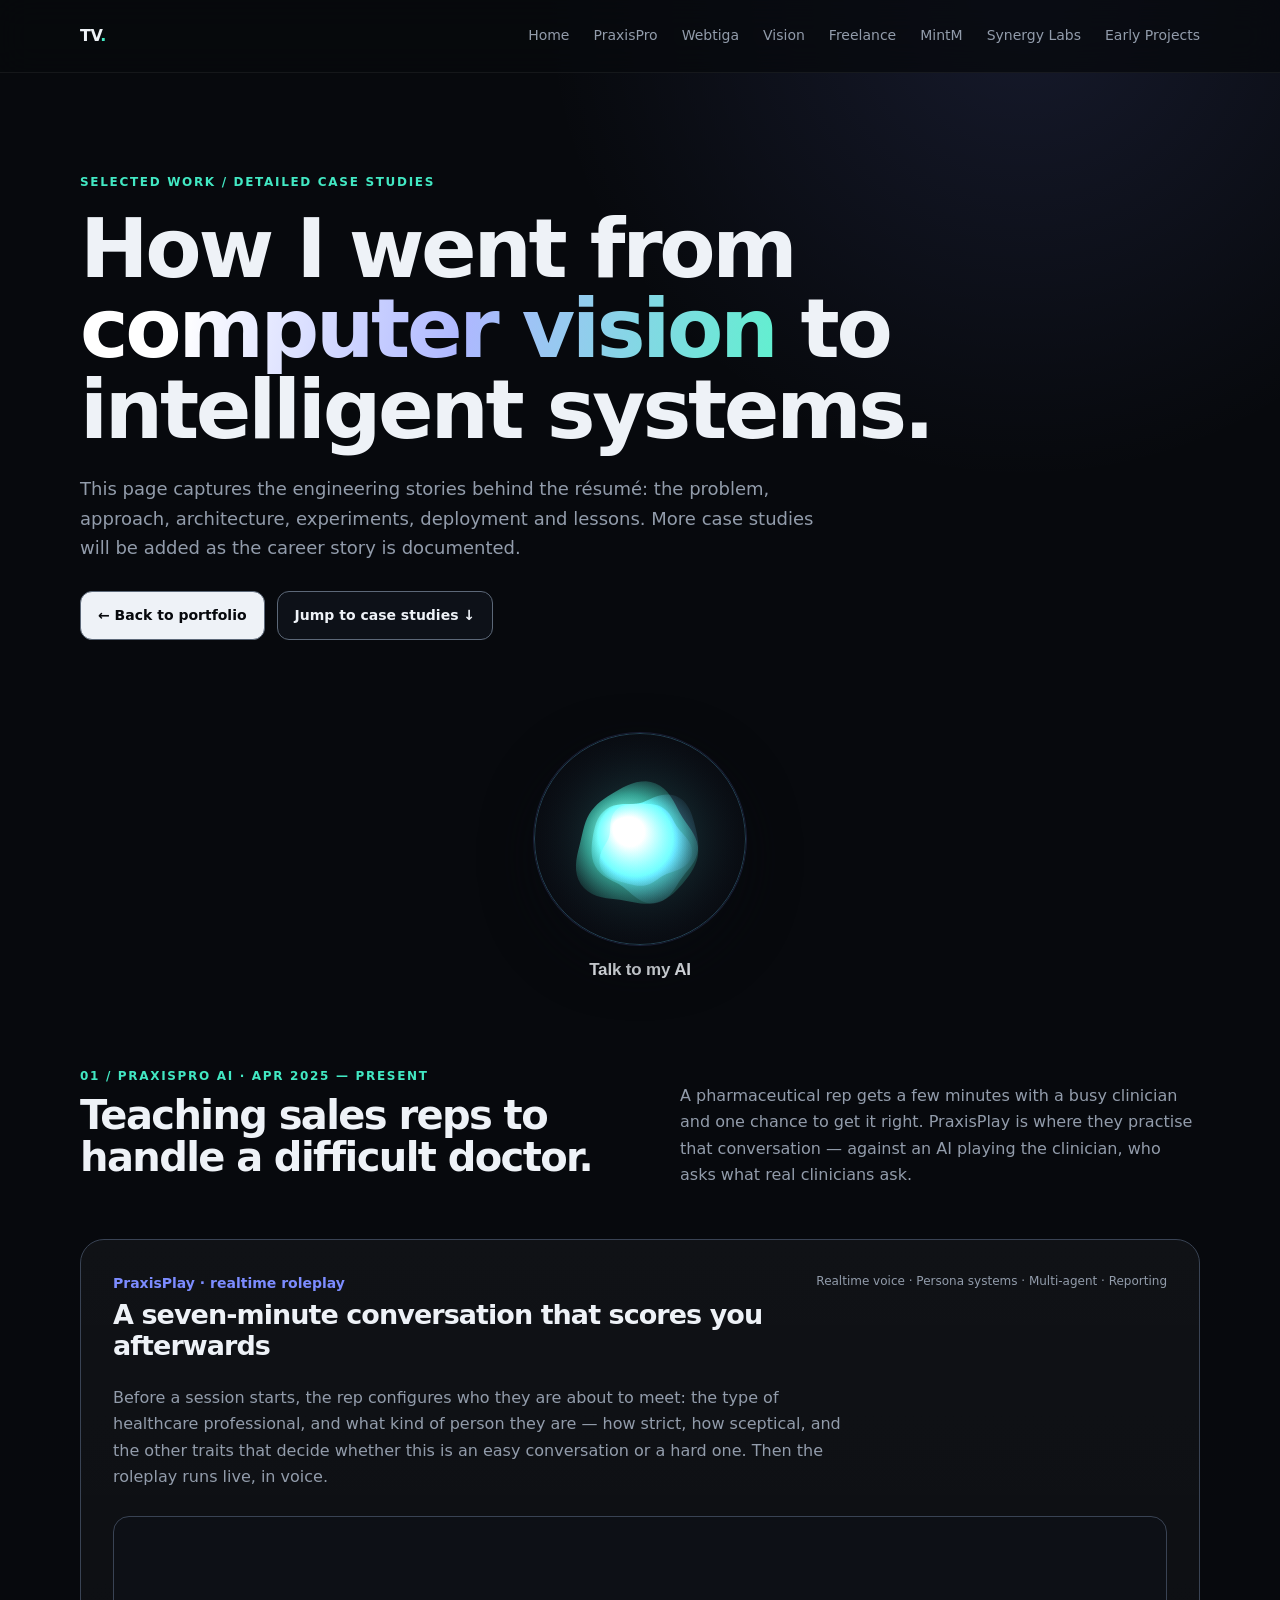
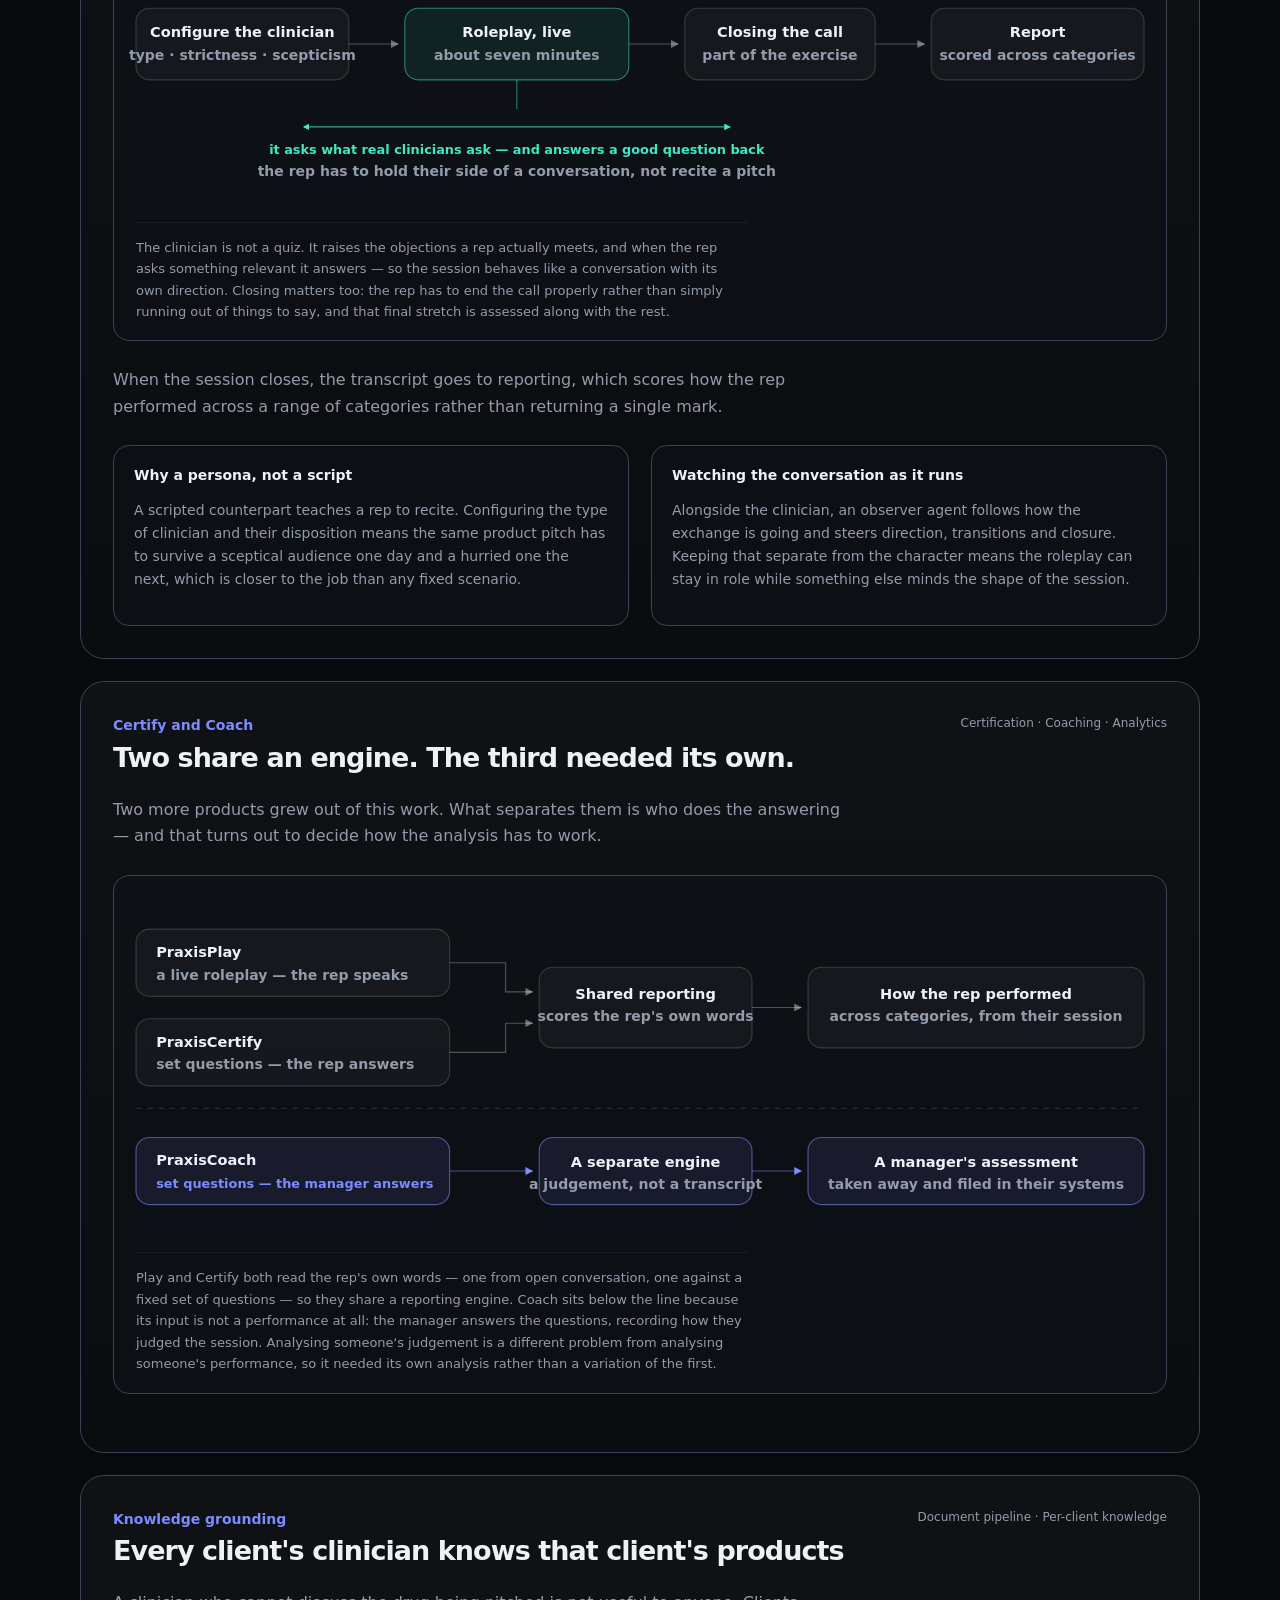
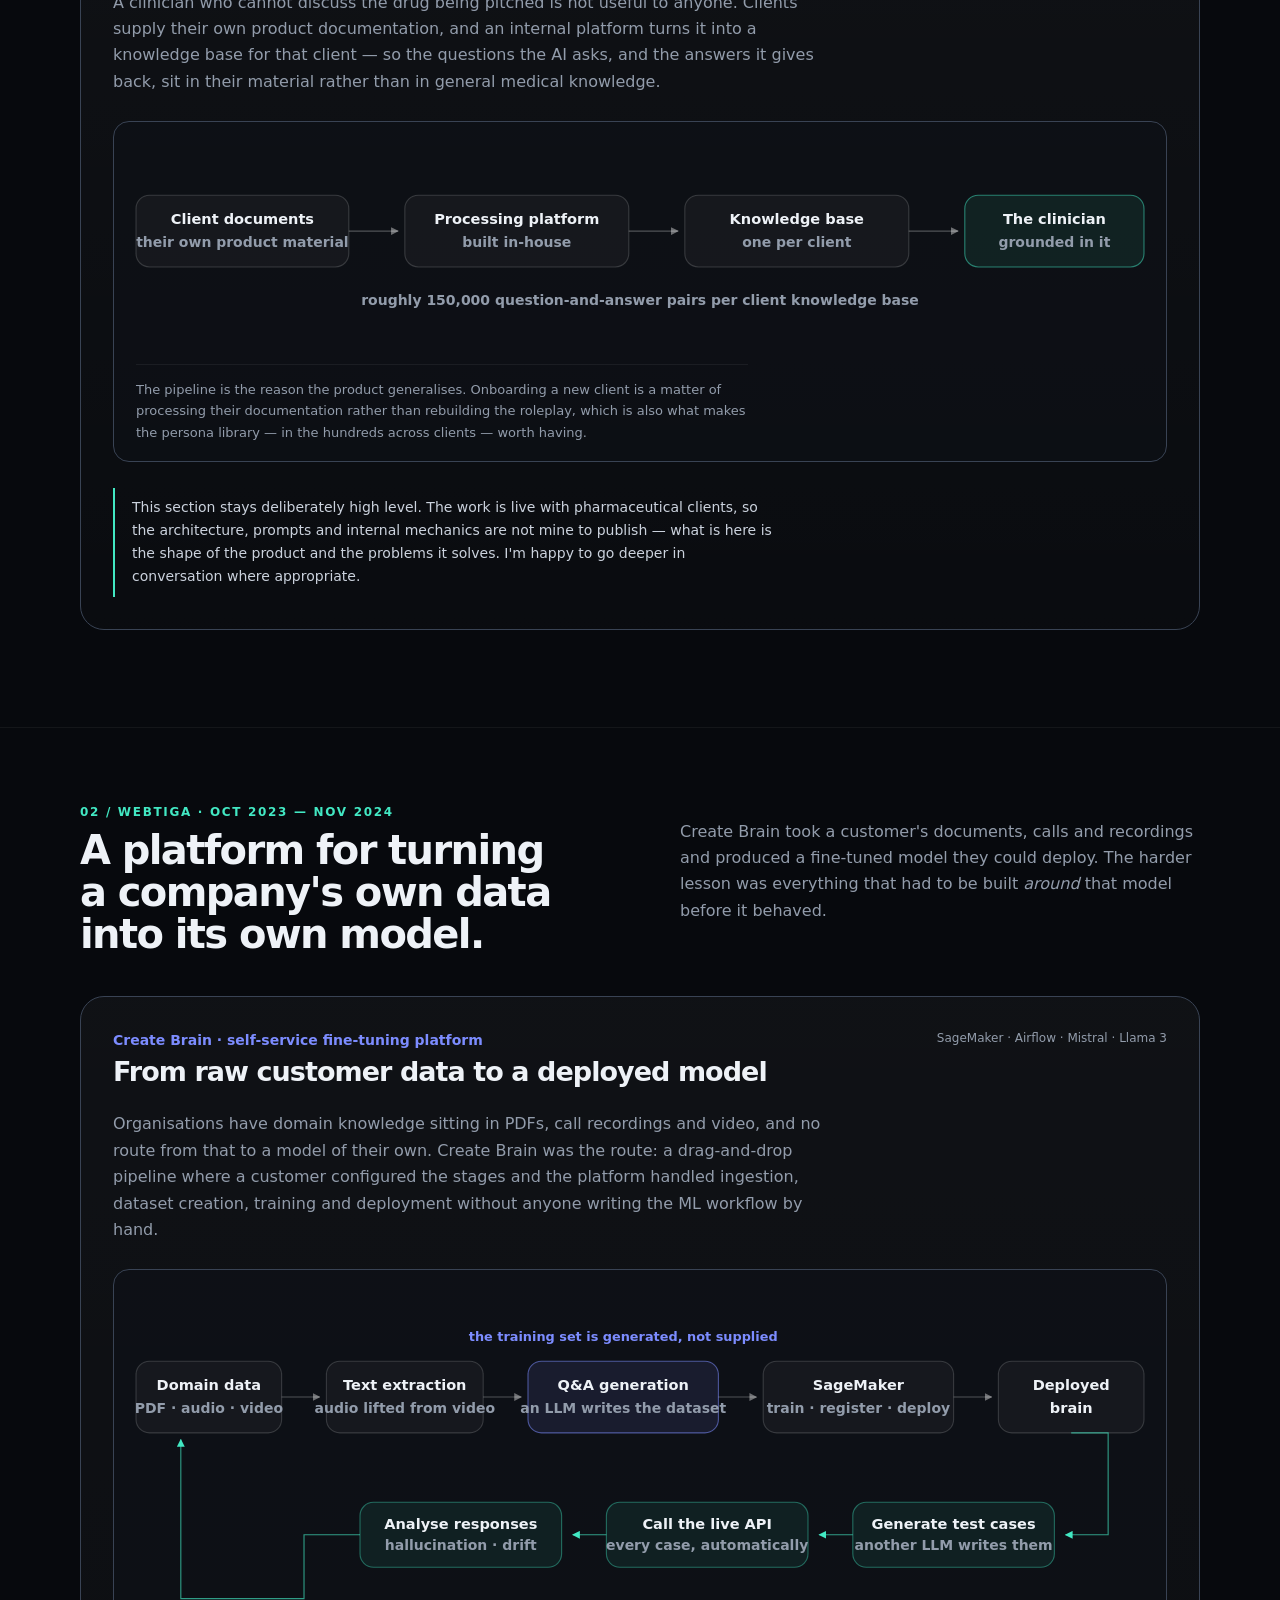
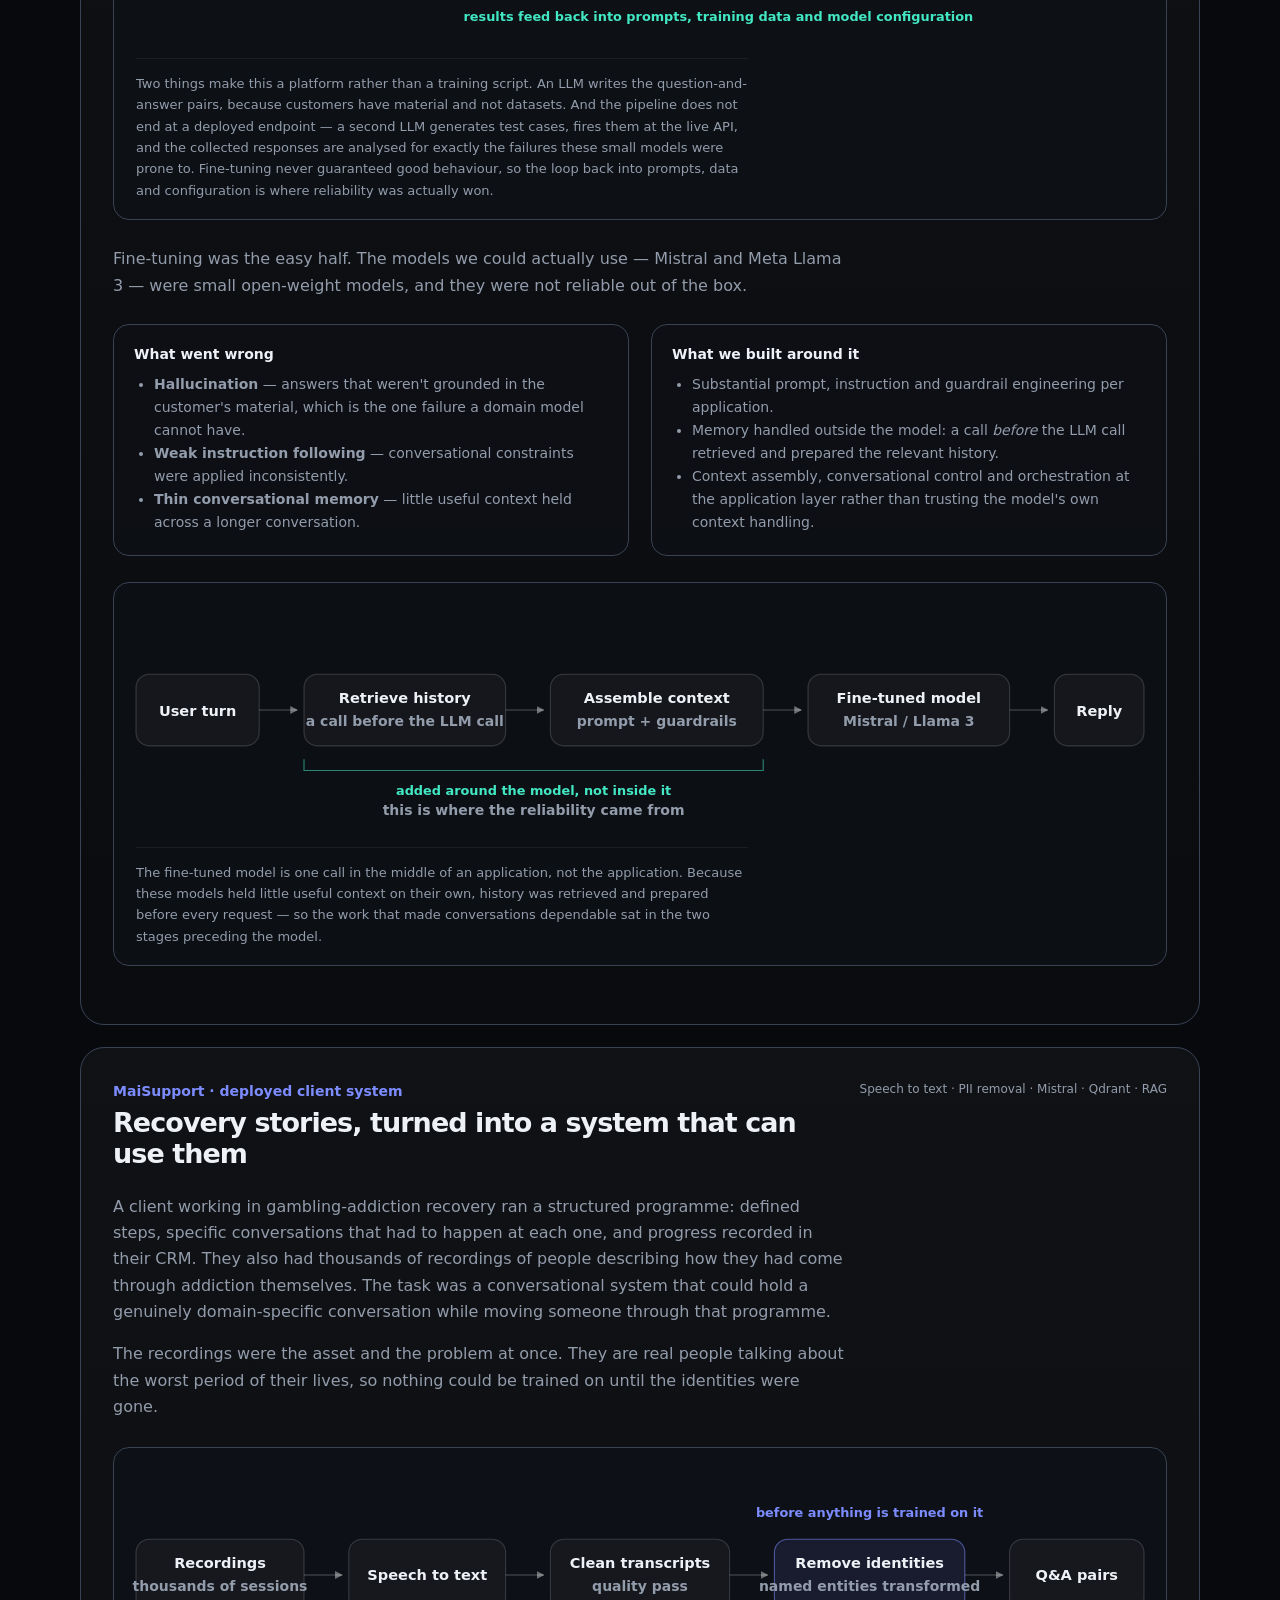
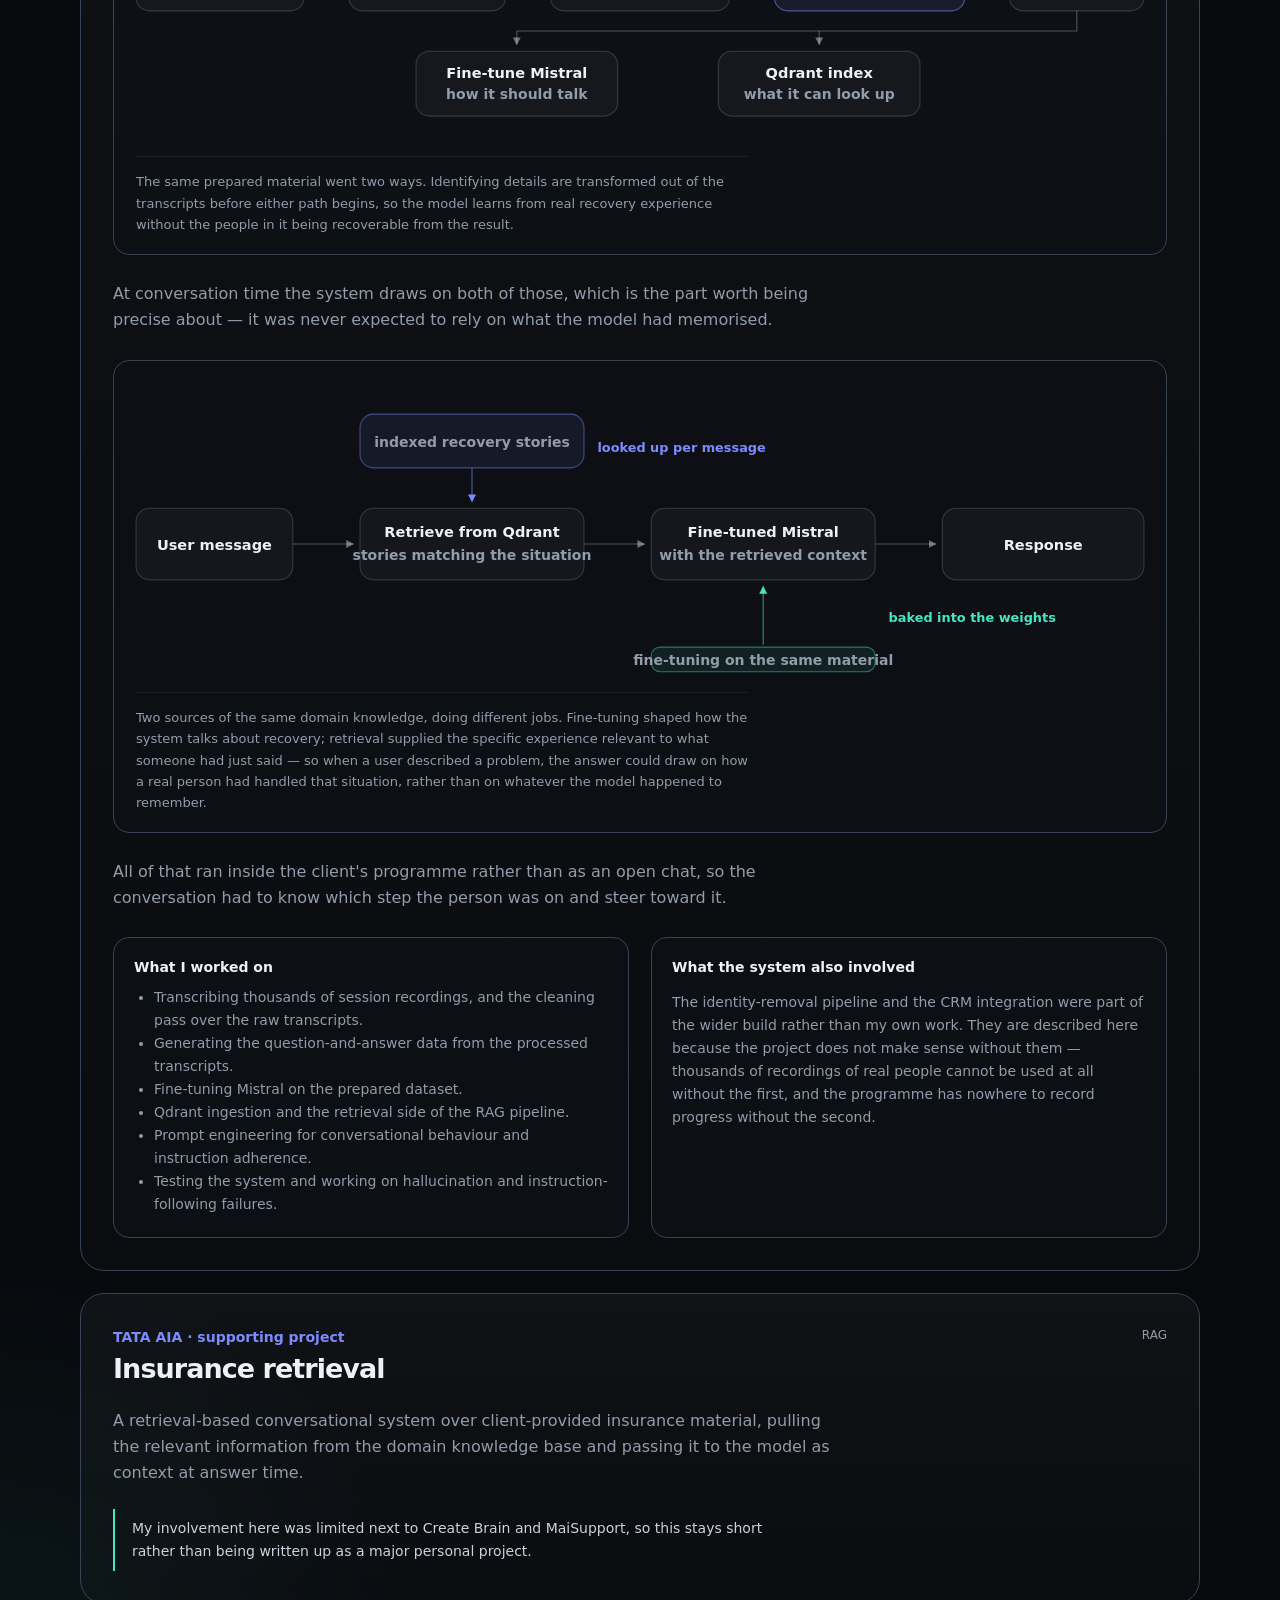
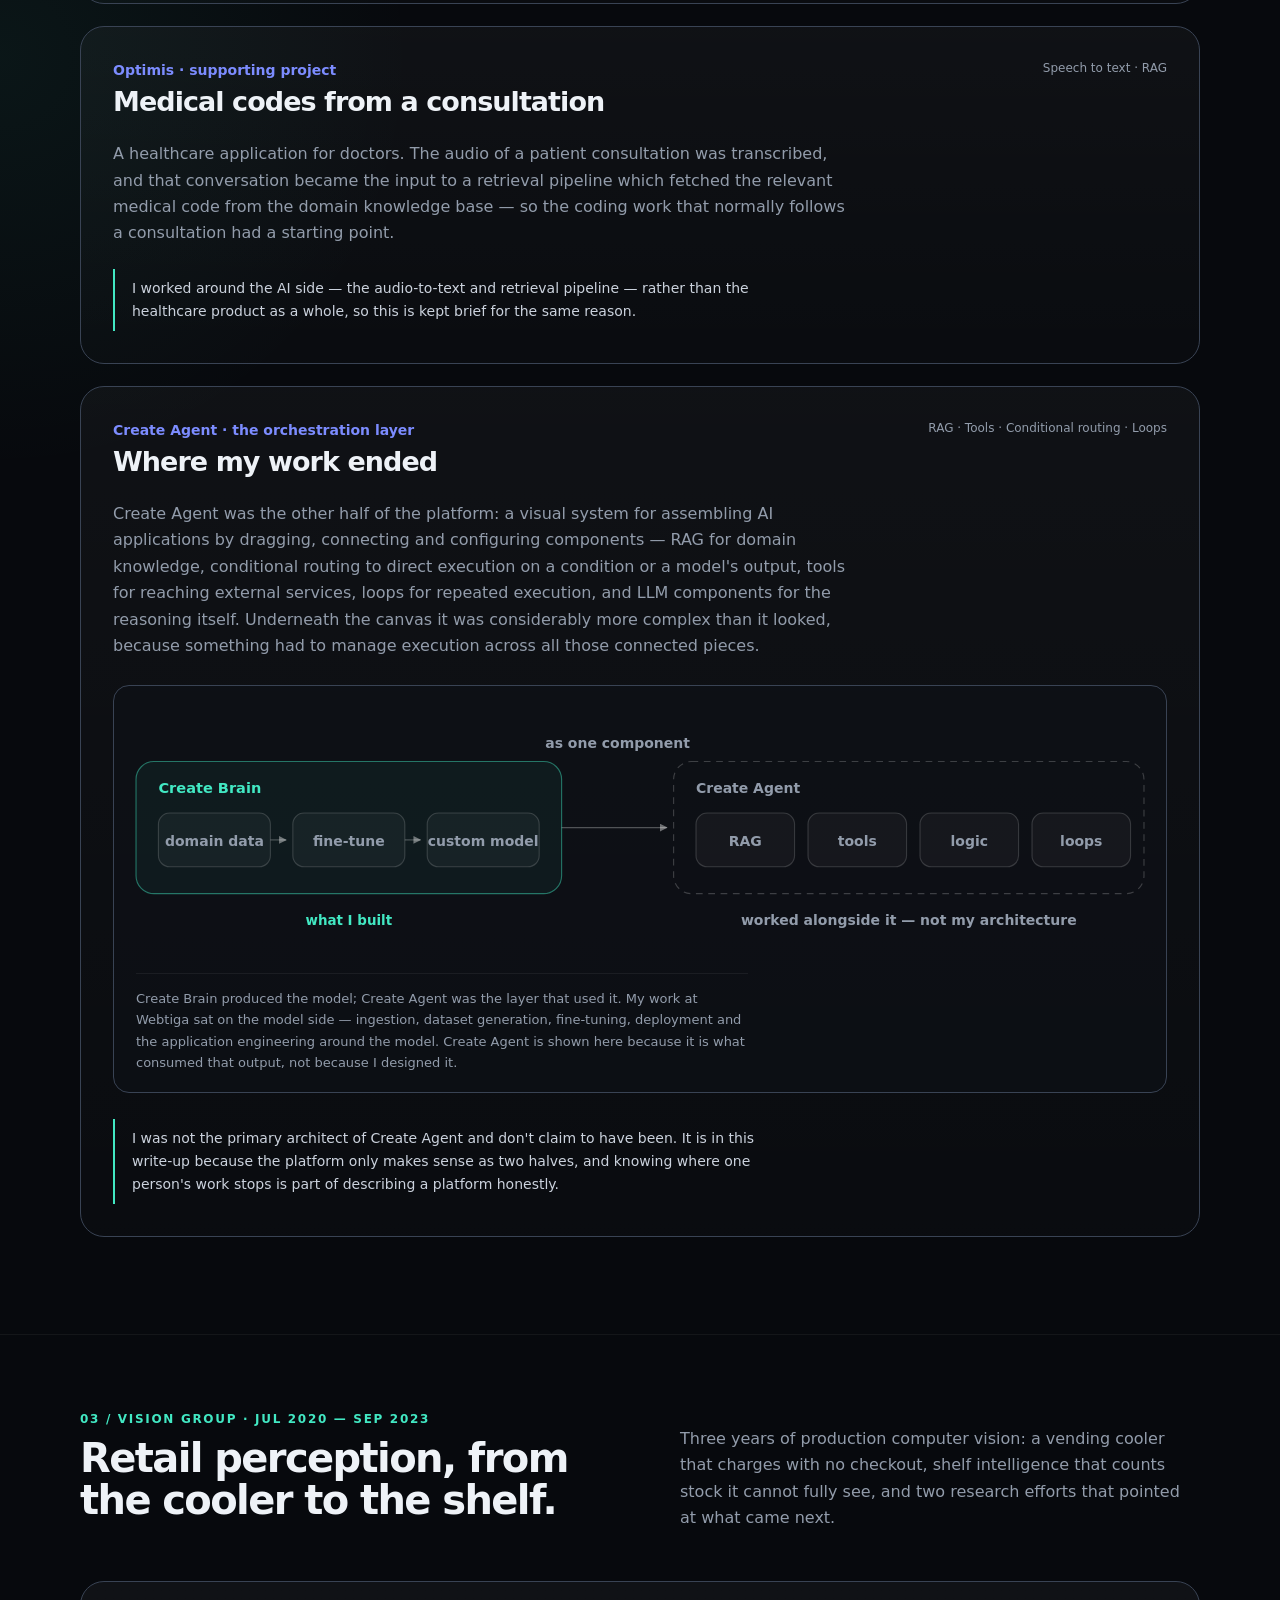
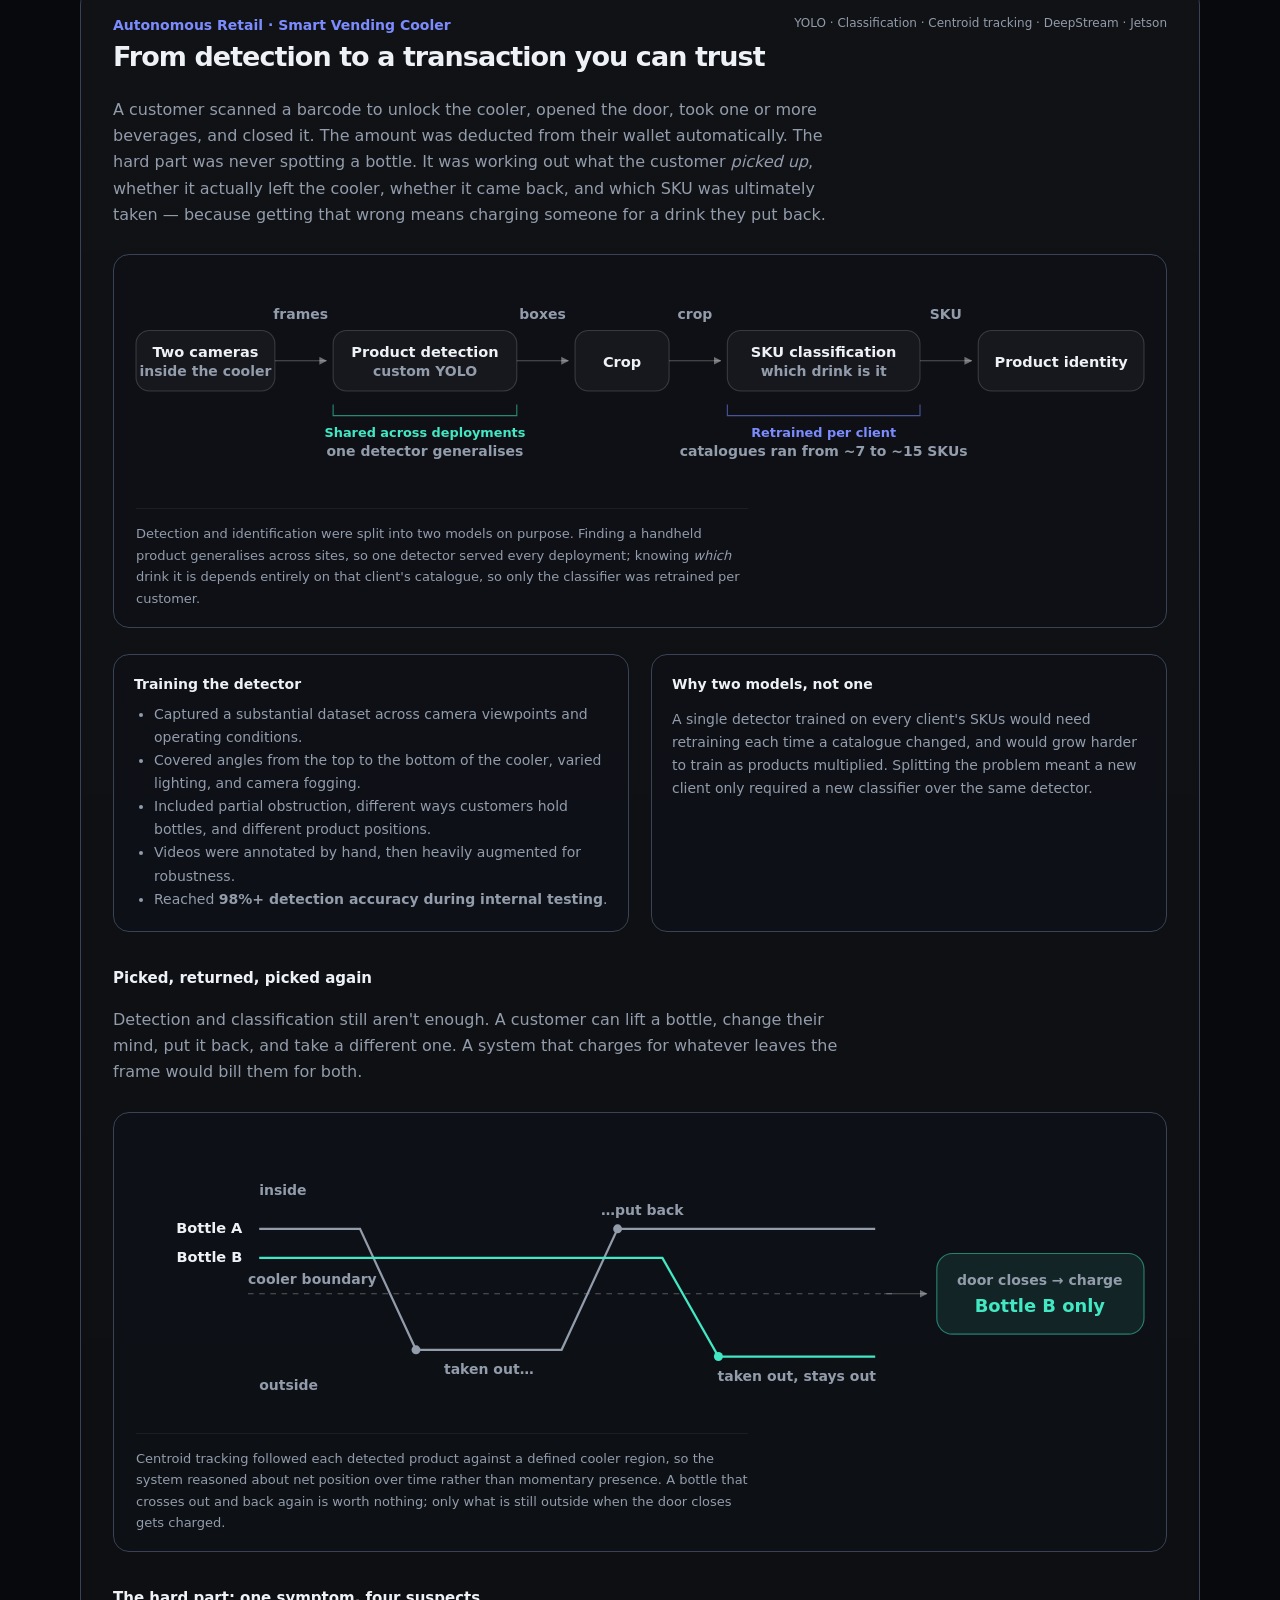
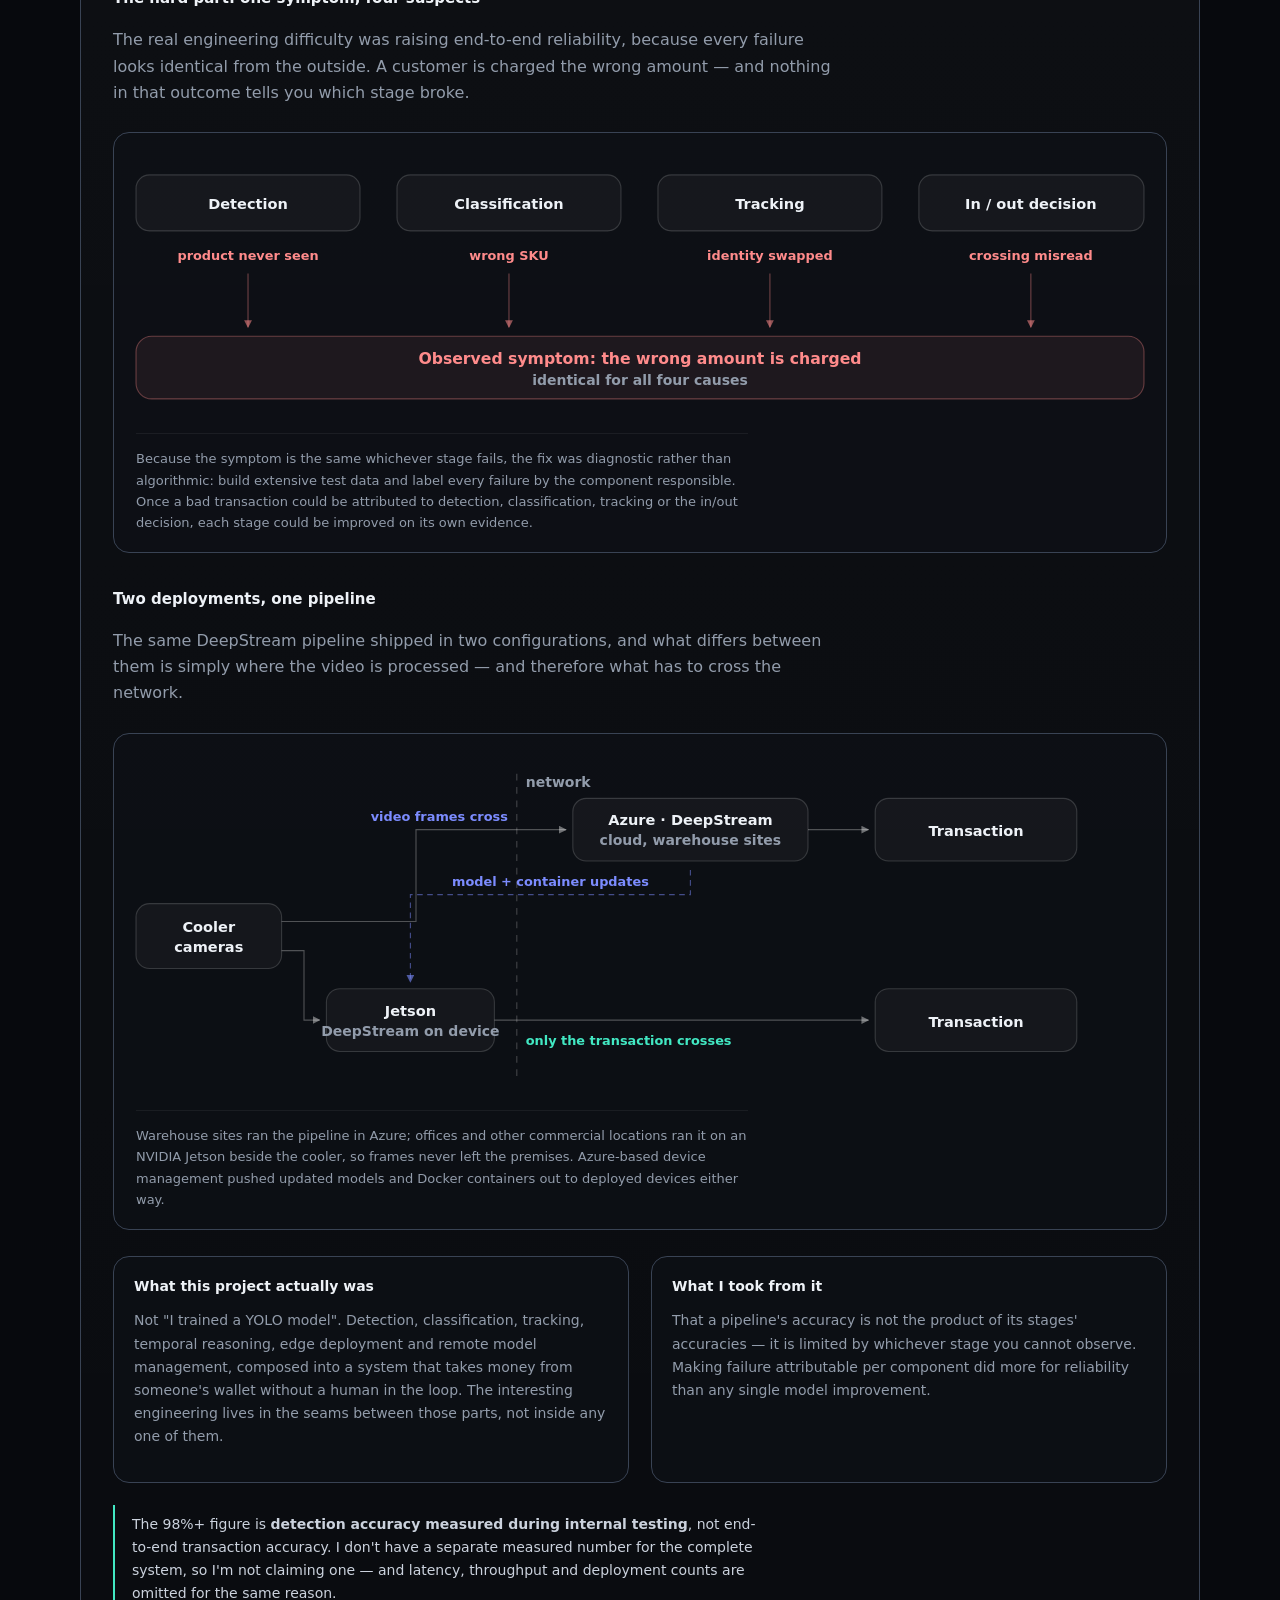
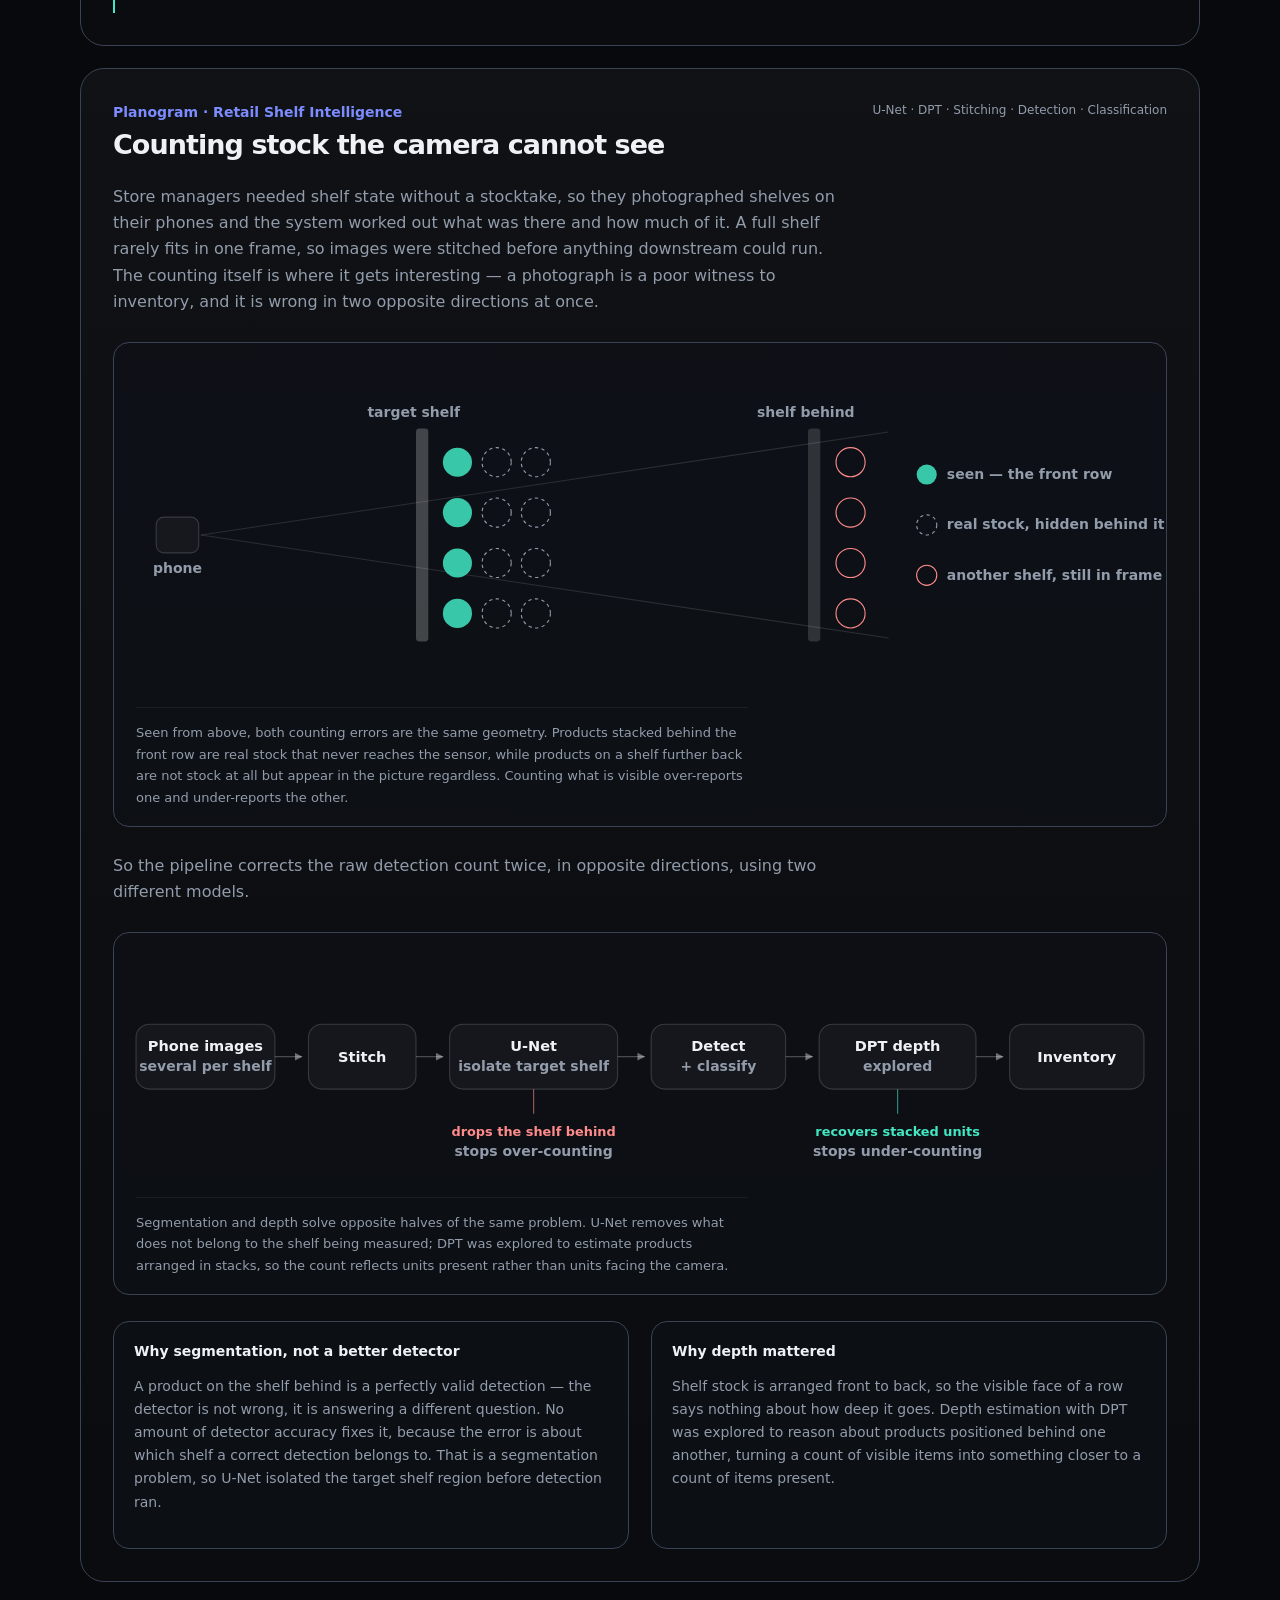
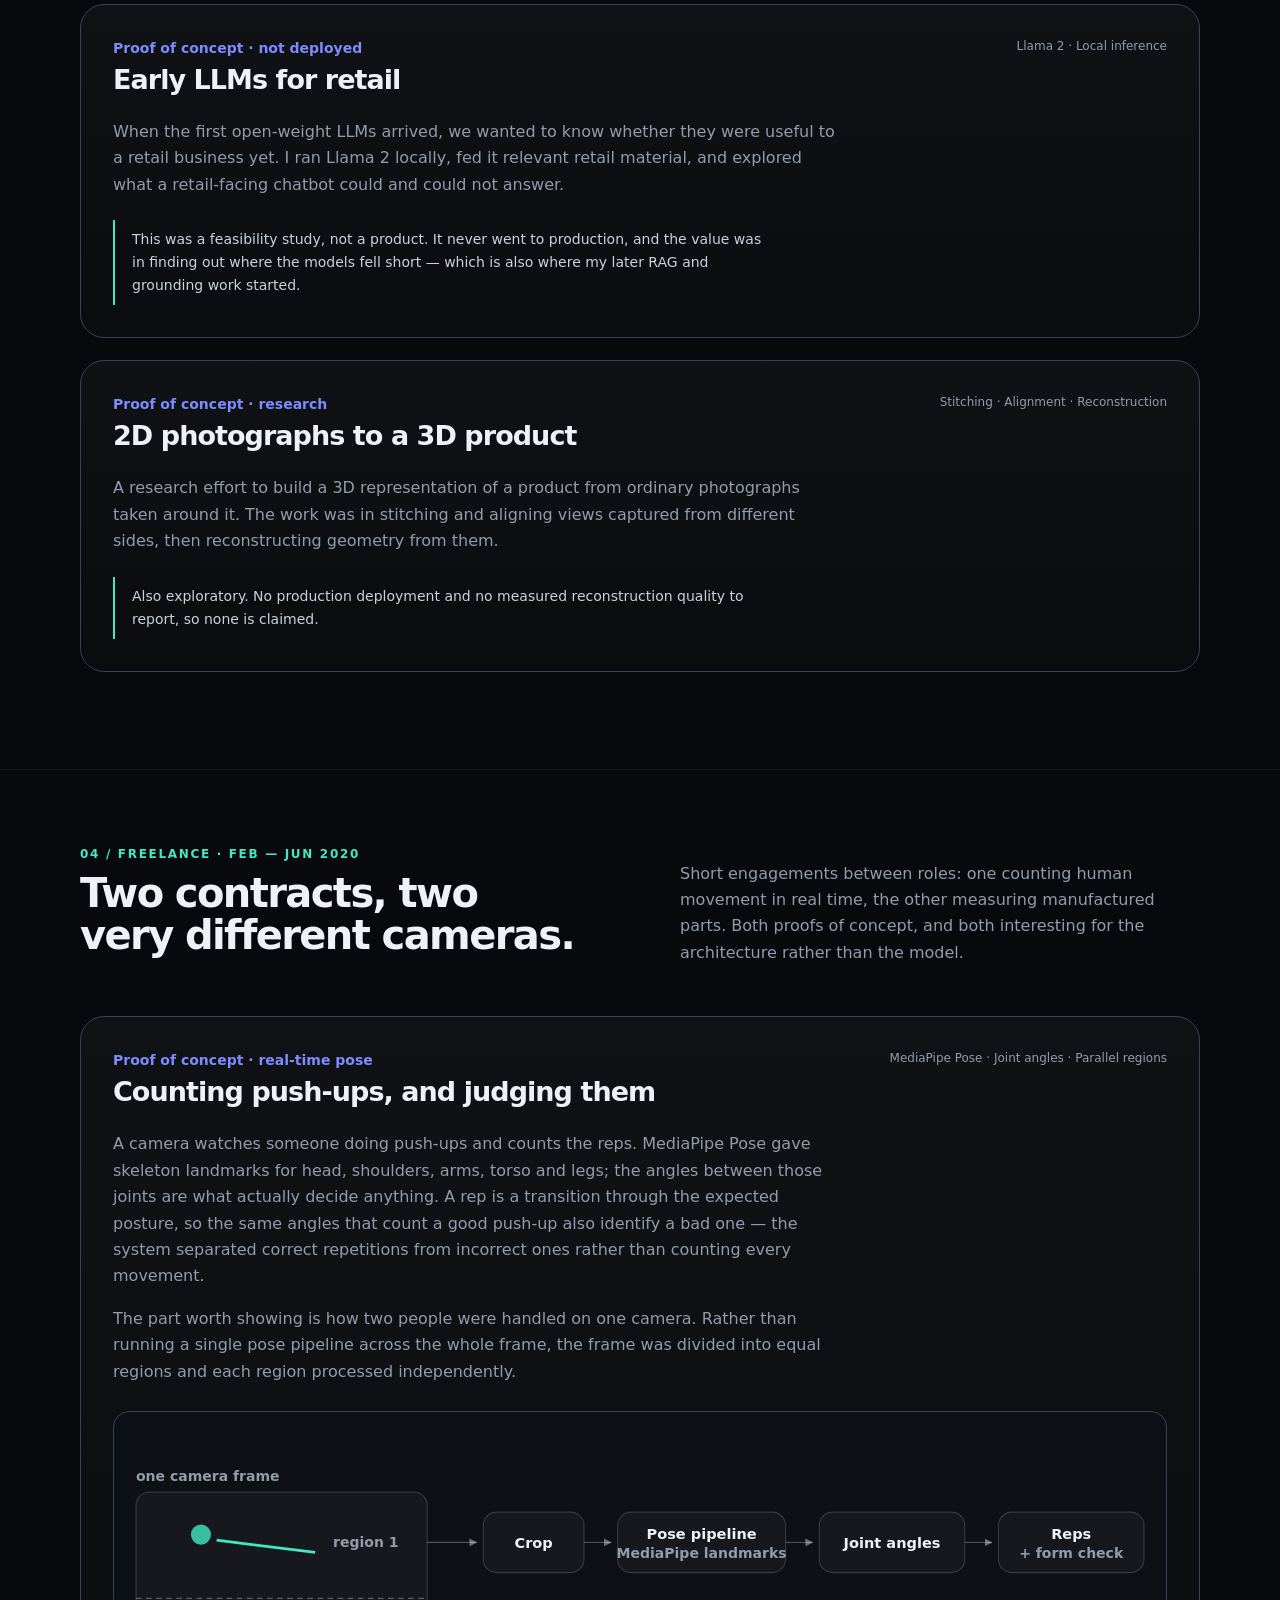
==== commit ba11aae4: "Fix the defects and the hierarchy the critique found A design critique scored this 23/40, with two h" ====
--- a/work.html
+++ b/work.html
@@ -6,28 +6,71 @@
 <meta name="description" content="Tunesh Verma — detailed AI/ML case studies across computer vision, retail intelligence, document AI and generative AI." />
 <title>Work & Case Studies — Tunesh Verma</title>
 <style>
-:root{--bg:#07090d;--surface:#0d1118;--surface2:#111722;--text:#eef2f7;--muted:#929cab;--line:#202733;--accent:#7c8cff;--accent2:#42e8c3;--max:1120px;--radius:20px}
+:root{--bg:#07090d;--surface:#0d1118;--surface2:#111722;--text:#eef2f7;--muted:#929cab;--line:#394354;--line-strong:#5c6878;--accent:#7c8cff;--accent2:#42e8c3;--max:1120px;--radius:20px}
 *{box-sizing:border-box}html{scroll-behavior:smooth}body{margin:0;background:radial-gradient(circle at 80% 0,rgba(124,140,255,.13),transparent 30rem),radial-gradient(circle at 0 35%,rgba(66,232,195,.06),transparent 26rem),var(--bg);color:var(--text);font-family:Inter,ui-sans-serif,system-ui,-apple-system,BlinkMacSystemFont,"Segoe UI",sans-serif;line-height:1.65}
 a{color:inherit;text-decoration:none}.container{width:min(var(--max),calc(100% - 40px));margin:auto}
 nav{position:sticky;top:0;z-index:20;background:rgba(7,9,13,.78);backdrop-filter:blur(16px);border-bottom:1px solid rgba(255,255,255,.06)}
-.nav{height:72px;display:flex;align-items:center;justify-content:space-between}.brand{font-weight:800;letter-spacing:-.03em}.brand span{color:var(--accent2)}.navlinks{display:flex;gap:24px;font-size:14px;color:var(--muted)}.navlinks a:hover{color:var(--text)}
-.hero{padding:100px 0 70px}.eyebrow,.kicker{color:var(--accent2);font-size:12px;font-weight:800;letter-spacing:.14em;text-transform:uppercase}.hero h1{font-size:clamp(48px,7vw,82px);line-height:.98;letter-spacing:-.06em;margin:16px 0 24px;max-width:900px}.hero p{font-size:18px;color:var(--muted);max-width:760px}
-.gradient{background:linear-gradient(100deg,#fff 15%,#aeb8ff 55%,#61f0cf);-webkit-background-clip:text;background-clip:text;color:transparent}
-.actions{display:flex;gap:12px;flex-wrap:wrap;margin-top:28px}.btn{padding:12px 17px;border:1px solid var(--line);border-radius:12px;background:var(--surface);font-size:14px;font-weight:700}.btn:hover{transform:translateY(-2px)}.btn.primary{background:var(--text);color:#07090d}
-section{padding:75px 0;border-top:1px solid rgba(255,255,255,.05)}.section-head{display:flex;justify-content:space-between;gap:30px;margin-bottom:34px}.section-head h2{font-size:40px;letter-spacing:-.045em;margin:7px 0}.section-head p{color:var(--muted);max-width:520px}
-.case{border:1px solid var(--line);border-radius:24px;background:linear-gradient(180deg,rgba(255,255,255,.035),rgba(255,255,255,.012));padding:32px;margin:22px 0}.case-top{display:flex;justify-content:space-between;gap:20px;align-items:flex-start}.case h3{font-size:27px;letter-spacing:-.035em;margin:4px 0 8px}.meta{font-size:12px;color:var(--muted);white-space:nowrap}.sub{color:var(--accent);font-size:14px;font-weight:700}.case p{color:var(--muted);max-width:900px}.cols{display:grid;grid-template-columns:1fr 1fr;gap:22px;margin-top:25px}.block{border:1px solid var(--line);background:rgba(13,17,24,.62);border-radius:16px;padding:20px}.block h4{margin:0 0 9px;font-size:14px}.block p,.block li{font-size:14px;color:var(--muted)}.block ul{margin:8px 0 0;padding-left:20px}.flow{display:flex;flex-wrap:wrap;gap:8px;margin:18px 0}.flow span{padding:8px 10px;border:1px solid var(--line);border-radius:999px;font-size:12px;color:#cbd2dd;background:rgba(255,255,255,.02)}.arrow{color:var(--accent2);padding:8px 0}
-.metric-row{display:grid;grid-template-columns:repeat(4,1fr);gap:12px;margin:22px 0}.metric{padding:18px;border:1px solid var(--line);border-radius:15px;background:var(--surface)}.metric strong{display:block;font-size:26px;letter-spacing:-.04em}.metric span{font-size:11px;color:var(--muted)}
-.note{border-left:2px solid var(--accent2);padding:8px 0 8px 17px;color:#cbd2dd;font-size:14px;margin-top:22px}
-figure{margin:26px 0;padding:24px 22px 18px;border:1px solid var(--line);border-radius:16px;background:rgba(13,17,24,.62)}
+.nav{height:72px;display:flex;align-items:center;justify-content:space-between}.brand{display:inline-block;padding:9px 10px;margin:0 -10px;font-weight:800;letter-spacing:-.03em}.brand span{color:var(--accent2)}.navlinks{display:flex;gap:24px;font-size:14px;color:var(--muted)}.navlinks a:hover{color:var(--text)}
+.hero{padding:100px 0 70px}.eyebrow,.kicker{color:var(--accent2);font-size:12px;font-weight:800;letter-spacing:.14em;text-transform:uppercase}.hero h1{font-size:clamp(48px,7vw,82px);line-height:.98;letter-spacing:-.04em;margin:16px 0 24px;max-width:900px;text-wrap:balance}.hero p{font-size:18px;color:var(--muted);max-width:760px}
+.gradient{background:linear-gradient(100deg,#fff 15%,#aeb8ff 55%,#61f0cf);-webkit-background-clip:text;background-clip:text;color:transparent;-webkit-box-decoration-break:clone;box-decoration-break:clone}
+.actions{display:flex;gap:12px;flex-wrap:wrap;margin-top:28px}.btn{padding:12px 17px;border:1px solid var(--line-strong);border-radius:12px;background:var(--surface);font-size:14px;font-weight:700}.btn:hover{transform:translateY(-2px)}.btn.primary{background:var(--text);color:#07090d}
+section{padding:75px 0;border-top:1px solid rgba(255,255,255,.05)}
+section[id]{scroll-margin-top:92px}
+.section-head{display:grid;grid-template-columns:minmax(340px,1fr) minmax(0,520px);gap:30px;align-items:start;margin-bottom:34px}.section-head h2{font-size:40px;line-height:1.05;letter-spacing:-.04em;margin:7px 0;text-wrap:balance}.section-head p{color:var(--muted);max-width:520px}
+.case{border:1px solid var(--line);border-radius:24px;background:linear-gradient(180deg,rgba(255,255,255,.035),rgba(255,255,255,.012));padding:32px;margin:22px 0}.case-top{display:flex;justify-content:space-between;gap:20px;align-items:flex-start}.case h3{font-size:27px;line-height:1.15;letter-spacing:-.035em;margin:4px 0 8px}.meta{font-size:12px;color:var(--muted);white-space:nowrap}.sub{color:var(--accent);font-size:14px;font-weight:700}.case p{color:var(--muted);max-width:72ch}.cols{display:grid;grid-template-columns:1fr 1fr;gap:22px;margin-top:25px}.block{border:1px solid var(--line);background:rgba(13,17,24,.62);border-radius:16px;padding:20px}.block h4{margin:0 0 9px;font-size:14px;line-height:1.35}.block p,.block li{font-size:14px;color:var(--muted)}.block ul{margin:8px 0 0;padding-left:20px}.flow{display:flex;flex-wrap:wrap;gap:8px;margin:18px 0}.flow span{padding:8px 10px;border:1px solid var(--line);border-radius:999px;font-size:12px;color:#cbd2dd;background:rgba(255,255,255,.02)}.arrow{color:var(--accent2);padding:8px 0}
+.metric-row{display:grid;grid-template-columns:repeat(4,1fr);gap:12px;margin:22px 0}.metric{padding:18px;border:1px solid var(--line);border-radius:15px;background:var(--surface)}.metric strong{display:block;font-size:26px;letter-spacing:-.04em;white-space:nowrap}.metric span{font-size:11px;color:var(--muted)}
+.note{border-left:2px solid var(--accent2);padding:8px 0 8px 17px;color:#cbd2dd;font-size:14px;margin-top:22px;max-width:74ch}
+figure{position:relative;margin:26px 0;padding:24px 22px 18px;border:1px solid var(--line);border-radius:16px;background:rgba(13,17,24,.62)}
+::selection{background:rgba(66,232,195,.26);color:var(--text)}
 figure svg{display:block;width:100%;height:auto;color:var(--text);overflow:visible}
-figcaption{margin-top:16px;padding-top:14px;border-top:1px solid rgba(255,255,255,.06);font-size:13px;color:var(--muted)}
+figcaption{margin-top:16px;padding-top:14px;border-top:1px solid rgba(255,255,255,.06);font-size:13px;color:var(--muted);max-width:74ch}
 .dg-box{fill:rgba(255,255,255,.035);stroke:rgba(255,255,255,.16)}
 .dg-t{fill:currentColor;font-family:inherit;font-size:13px;font-weight:700}
-.dg-s{fill:#929cab;font-family:inherit;font-size:11.5px;font-weight:600}
+.dg-s{fill:#929cab;font-family:inherit;font-size:12.5px;font-weight:600}
 .dg-e{stroke:rgba(255,255,255,.28);fill:none}
-footer{padding:30px 0;color:#697382;font-size:12px;border-top:1px solid var(--line);display:flex;justify-content:space-between}
-@media(max-width:800px){.navlinks{display:none}.hero{padding-top:70px}.section-head,.case-top{display:block}.meta{margin-top:8px}.cols{grid-template-columns:1fr}.metric-row{grid-template-columns:1fr 1fr}}
-@media(max-width:480px){.container{width:min(var(--max),calc(100% - 28px))}.case{padding:22px}.hero h1{font-size:50px}}
+.dg-hint{display:none}
+/* Every diagram is drawn on a 900-unit canvas. Inside a phone-width card that
+   renders its 13px labels at under four CSS pixels, which is not small text,
+   it is no text at all. Shrinking the canvas is not an option — the boxes are
+   positioned, so the type cannot grow without colliding with them.
+   So on a narrow screen the diagram holds a width its labels survive and the
+   figure pans sideways instead. A swipe is a real cost; being unable to read any of
+   it was a bigger one.
+
+   The cutoff is the page's own 800px breakpoint, which is also about where
+   the canvas stops being crushed: a landscape phone at 844 already fits the
+   whole thing at 10px and is left alone, a tablet in portrait at 768 would
+   otherwise sit at 8.9px and is not. */
+@media(max-width:800px){
+  figure{padding:20px 0 16px}
+  figcaption{margin:0 20px;padding-top:14px}
+  .dg-pan{overflow-x:auto;overflow-y:hidden;-webkit-overflow-scrolling:touch;overscroll-behavior-x:contain;
+    scrollbar-width:thin;scrollbar-color:rgba(255,255,255,.2) transparent;
+    padding:0 20px 2px;
+    /* Fades the right edge while there is more diagram out there, and is
+       dropped by script the moment you reach the end of one. */
+    -webkit-mask-image:linear-gradient(90deg,#000 calc(100% - 44px),transparent);
+    mask-image:linear-gradient(90deg,#000 calc(100% - 44px),transparent)}
+  .dg-pan[data-end="true"]{-webkit-mask-image:none;mask-image:none}
+  /* 800 is where 13px labels land back around 11.5px, which is the smallest
+     this page asks anyone to read elsewhere. */
+  .dg-pan svg{min-width:800px}
+  /* Shown on the first diagram only, and only until the gesture is used. */
+  .dg-hint{display:block;position:absolute;top:10px;right:14px;
+    font-size:11px;font-weight:700;letter-spacing:.02em;color:var(--accent2);
+    background:rgba(13,17,24,.92);border:1px solid rgba(66,232,195,.3);
+    border-radius:999px;padding:3px 10px;pointer-events:none;
+    transition:opacity .3s ease}
+  figure[data-hint="used"] .dg-hint{opacity:0}
+}
+footer{padding:30px 0;color:var(--muted);font-size:12px;border-top:1px solid var(--line);display:flex;justify-content:space-between}
+@media(max-width:980px){.section-head{grid-template-columns:1fr;gap:10px}}
+@media(max-width:850px){.hero{padding-top:70px}.case-top{display:block}.meta{margin-top:8px;white-space:normal}.cols{grid-template-columns:1fr}.metric-row{grid-template-columns:1fr 1fr}
+  .navlinks{min-width:0;margin-left:14px;gap:8px;overflow-x:auto;scrollbar-width:none;-webkit-overflow-scrolling:touch;overscroll-behavior-x:contain}
+  .navlinks[data-scroll="true"][data-end="false"]{-webkit-mask-image:linear-gradient(90deg,#000 calc(100% - 26px),transparent);mask-image:linear-gradient(90deg,#000 calc(100% - 26px),transparent)}
+  .navlinks::-webkit-scrollbar{display:none}.navlinks a{white-space:nowrap;padding:11px 7px}}
+@media(max-width:480px){.container{width:min(var(--max),calc(100% - 28px))}.case{padding:22px}.hero h1{font-size:50px}.metric-row{grid-template-columns:1fr}}
+@media (prefers-reduced-motion:reduce){html{scroll-behavior:auto}}
 </style>
 <link rel="stylesheet" href="voice/agent.css" />
 </head>
@@ -42,6 +85,11 @@
 <div class="actions"><a class="btn primary" href="index.html">← Back to portfolio</a><a class="btn" href="#praxispro">Jump to case studies ↓</a></div>
 </header>
 
+<!-- The slot the voice launcher occupies at full size. Without it
+     voice/agent.js has nothing to position against and the button never
+     appears on this page at all. -->
+<div class="va-anchor" aria-hidden="true"></div>
+
 <section id="praxispro"><div class="container">
 <div class="section-head"><div><div class="kicker">01 / PraxisPro AI · Apr 2025 — Present</div><h2>Teaching sales reps to handle a difficult doctor.</h2></div><p>A pharmaceutical rep gets a few minutes with a busy clinician and one chance to get it right. PraxisPlay is where they practise that conversation — against an AI playing the clinician, who asks what real clinicians ask.</p></div>
 
@@ -51,6 +99,7 @@
 <p>Before a session starts, the rep configures who they are about to meet: the type of healthcare professional, and what kind of person they are — how strict, how sceptical, and the other traits that decide whether this is an easy conversation or a hard one. Then the roleplay runs live, in voice.</p>
 
 <figure>
+<div class="dg-pan">
 <svg viewBox="0 0 900 236" role="img" aria-label="A session runs from configuring the clinician persona, through a roleplay of about seven minutes where the AI asks what real clinicians ask, into a closure the rep must handle, and finally a report scored across categories">
 <defs><marker id="ppA" viewBox="0 0 10 10" refX="9" refY="5" markerWidth="7" markerHeight="7" orient="auto"><path d="M0,0 L10,5 L0,10 z" fill="rgba(255,255,255,.4)"/></marker>
 <marker id="ppB" viewBox="0 0 10 10" refX="8" refY="5" markerWidth="6" markerHeight="6" orient="auto"><path d="M0,0 L10,5 L0,10 z" fill="#42e8c3"/></marker>
@@ -75,6 +124,7 @@
 <text x="340" y="190" text-anchor="middle" fill="#42e8c3" font-size="11.5" font-weight="700">it asks what real clinicians ask — and answers a good question back</text>
 <text class="dg-s" x="340" y="210" text-anchor="middle">the rep has to hold their side of a conversation, not recite a pitch</text>
 </svg>
+</div>
 <figcaption>The clinician is not a quiz. It raises the objections a rep actually meets, and when the rep asks something relevant it answers — so the session behaves like a conversation with its own direction. Closing matters too: the rep has to end the call properly rather than simply running out of things to say, and that final stretch is assessed along with the rest.</figcaption>
 </figure>
 
@@ -92,6 +142,7 @@
 <p>Two more products grew out of this work. What separates them is who does the answering — and that turns out to decide how the analysis has to work.</p>
 
 <figure>
+<div class="dg-pan">
 <svg viewBox="0 0 900 300" role="img" aria-label="PraxisPlay and PraxisCertify both analyse the rep's own responses through a shared reporting engine, while PraxisCoach analyses a manager's recorded judgement through a separate one">
 <defs><marker id="pcA" viewBox="0 0 10 10" refX="9" refY="5" markerWidth="7" markerHeight="7" orient="auto"><path d="M0,0 L10,5 L0,10 z" fill="rgba(255,255,255,.4)"/></marker>
 <marker id="pcB" viewBox="0 0 10 10" refX="9" refY="5" markerWidth="7" markerHeight="7" orient="auto"><path d="M0,0 L10,5 L0,10 z" fill="#7c8cff"/></marker></defs>
@@ -123,6 +174,7 @@
 <text class="dg-s" x="750" y="258" text-anchor="middle">taken away and filed in their systems</text>
 <line x1="0" y1="186" x2="900" y2="186" stroke="rgba(255,255,255,.12)" stroke-dasharray="5 5"/>
 </svg>
+</div>
 <figcaption>Play and Certify both read the rep's own words — one from open conversation, one against a fixed set of questions — so they share a reporting engine. Coach sits below the line because its input is not a performance at all: the manager answers the questions, recording how they judged the session. Analysing someone's judgement is a different problem from analysing someone's performance, so it needed its own analysis rather than a variation of the first.</figcaption>
 </figure>
 </article>
@@ -133,6 +185,7 @@
 <p>A clinician who cannot discuss the drug being pitched is not useful to anyone. Clients supply their own product documentation, and an internal platform turns it into a knowledge base for that client — so the questions the AI asks, and the answers it gives back, sit in their material rather than in general medical knowledge.</p>
 
 <figure>
+<div class="dg-pan">
 <svg viewBox="0 0 900 180" role="img" aria-label="Client product documents are processed by an internal platform into a per-client knowledge base, which grounds the clinician in the roleplay">
 <defs><marker id="kgA" viewBox="0 0 10 10" refX="9" refY="5" markerWidth="7" markerHeight="7" orient="auto"><path d="M0,0 L10,5 L0,10 z" fill="rgba(255,255,255,.4)"/></marker></defs>
 <rect class="dg-box" x="0" y="44" width="190" height="64" rx="12"/>
@@ -152,6 +205,7 @@
 <line class="dg-e" x1="690" y1="76" x2="734" y2="76" marker-end="url(#kgA)"/>
 <text class="dg-s" x="450" y="142" text-anchor="middle">roughly 150,000 question-and-answer pairs per client knowledge base</text>
 </svg>
+</div>
 <figcaption>The pipeline is the reason the product generalises. Onboarding a new client is a matter of processing their documentation rather than rebuilding the roleplay, which is also what makes the persona library — in the hundreds across clients — worth having.</figcaption>
 </figure>
 
@@ -168,6 +222,7 @@
 <p>Organisations have domain knowledge sitting in PDFs, call recordings and video, and no route from that to a model of their own. Create Brain was the route: a drag-and-drop pipeline where a customer configured the stages and the platform handled ingestion, dataset creation, training and deployment without anyone writing the ML workflow by hand.</p>
 
 <figure>
+<div class="dg-pan">
 <svg viewBox="0 0 900 310" role="img" aria-label="Customer data becomes a deployed model, and a second loop generates test cases with an LLM, calls the deployed API, analyses the responses and feeds the results back into prompts, training data and configuration">
 <defs>
 <marker id="cbA" viewBox="0 0 10 10" refX="9" refY="5" markerWidth="7" markerHeight="7" orient="auto"><path d="M0,0 L10,5 L0,10 z" fill="rgba(255,255,255,.4)"/></marker>
@@ -208,6 +263,7 @@
 <path d="M200,215 L150,215 L150,272 L40,272 L40,130" fill="none" stroke="#42e8c3" stroke-opacity=".65" marker-end="url(#cbE)"/>
 <text x="520" y="292" text-anchor="middle" fill="#42e8c3" font-size="11.5" font-weight="700">results feed back into prompts, training data and model configuration</text>
 </svg>
+</div>
 <figcaption>Two things make this a platform rather than a training script. An LLM writes the question-and-answer pairs, because customers have material and not datasets. And the pipeline does not end at a deployed endpoint — a second LLM generates test cases, fires them at the live API, and the collected responses are analysed for exactly the failures these small models were prone to. Fine-tuning never guaranteed good behaviour, so the loop back into prompts, data and configuration is where reliability was actually won.</figcaption>
 </figure>
 
@@ -219,6 +275,7 @@
 </div>
 
 <figure>
+<div class="dg-pan">
 <svg viewBox="0 0 900 200" role="img" aria-label="A user turn passes through history retrieval and context assembly before reaching the fine-tuned model, with those two stages marked as the engineering added around the model">
 <defs><marker id="cbB" viewBox="0 0 10 10" refX="9" refY="5" markerWidth="7" markerHeight="7" orient="auto"><path d="M0,0 L10,5 L0,10 z" fill="rgba(255,255,255,.4)"/></marker></defs>
 <rect class="dg-box" x="0" y="60" width="110" height="64" rx="12"/>
@@ -242,6 +299,7 @@
 <text x="355" y="168" text-anchor="middle" fill="#42e8c3" font-size="11.5" font-weight="700">added around the model, not inside it</text>
 <text class="dg-s" x="355" y="186" text-anchor="middle">this is where the reliability came from</text>
 </svg>
+</div>
 <figcaption>The fine-tuned model is one call in the middle of an application, not the application. Because these models held little useful context on their own, history was retrieved and prepared before every request — so the work that made conversations dependable sat in the two stages preceding the model.</figcaption>
 </figure>
 </article>
@@ -254,6 +312,7 @@
 <p>The recordings were the asset and the problem at once. They are real people talking about the worst period of their lives, so nothing could be trained on until the identities were gone.</p>
 
 <figure>
+<div class="dg-pan">
 <svg viewBox="0 0 900 240" role="img" aria-label="Session recordings are transcribed, cleaned and stripped of identifying information before question and answer pairs are generated, which then feed both the fine-tuned model and the retrieval index">
 <defs><marker id="miA" viewBox="0 0 10 10" refX="9" refY="5" markerWidth="7" markerHeight="7" orient="auto"><path d="M0,0 L10,5 L0,10 z" fill="rgba(255,255,255,.4)"/></marker></defs>
 <text x="655" y="40" text-anchor="middle" fill="#7c8cff" font-size="11.5" font-weight="700">before anything is trained on it</text>
@@ -284,12 +343,14 @@
 <text class="dg-t" x="610" y="184" text-anchor="middle">Qdrant index</text>
 <text class="dg-s" x="610" y="203" text-anchor="middle">what it can look up</text>
 </svg>
+</div>
 <figcaption>The same prepared material went two ways. Identifying details are transformed out of the transcripts before either path begins, so the model learns from real recovery experience without the people in it being recoverable from the result.</figcaption>
 </figure>
 
 <p>At conversation time the system draws on both of those, which is the part worth being precise about — it was never expected to rely on what the model had memorised.</p>
 
 <figure>
+<div class="dg-pan">
 <svg viewBox="0 0 900 260" role="img" aria-label="A user message triggers retrieval from Qdrant, and the fine-tuned Mistral model answers using both the retrieved stories and what fine-tuning taught it">
 <defs><marker id="miB" viewBox="0 0 10 10" refX="9" refY="5" markerWidth="7" markerHeight="7" orient="auto"><path d="M0,0 L10,5 L0,10 z" fill="rgba(255,255,255,.4)"/></marker>
 <marker id="miC" viewBox="0 0 10 10" refX="9" refY="5" markerWidth="7" markerHeight="7" orient="auto"><path d="M0,0 L10,5 L0,10 z" fill="#7c8cff"/></marker>
@@ -316,6 +377,7 @@
 <text class="dg-s" x="560" y="250" text-anchor="middle">fine-tuning on the same material</text>
 <text x="672" y="212" fill="#42e8c3" font-size="11.5" font-weight="700">baked into the weights</text>
 </svg>
+</div>
 <figcaption>Two sources of the same domain knowledge, doing different jobs. Fine-tuning shaped how the system talks about recovery; retrieval supplied the specific experience relevant to what someone had just said — so when a user described a problem, the answer could draw on how a real person had handled that situation, rather than on whatever the model happened to remember.</figcaption>
 </figure>
 
@@ -345,6 +407,7 @@
 <p>Create Agent was the other half of the platform: a visual system for assembling AI applications by dragging, connecting and configuring components — RAG for domain knowledge, conditional routing to direct execution on a condition or a model's output, tools for reaching external services, loops for repeated execution, and LLM components for the reasoning itself. Underneath the canvas it was considerably more complex than it looked, because something had to manage execution across all those connected pieces.</p>
 
 <figure>
+<div class="dg-pan">
 <svg viewBox="0 0 900 220" role="img" aria-label="Create Brain produces a custom model which becomes one component inside Create Agent; the diagram marks Create Brain as the speaker's work and Create Agent as a system they worked alongside">
 <defs><marker id="caA" viewBox="0 0 10 10" refX="9" refY="5" markerWidth="7" markerHeight="7" orient="auto"><path d="M0,0 L10,5 L0,10 z" fill="rgba(255,255,255,.4)"/></marker></defs>
 <rect x="0" y="46" width="380" height="118" rx="16" fill="rgba(66,232,195,.05)" stroke="#42e8c3" stroke-opacity=".45"/>
@@ -358,7 +421,7 @@
 <line class="dg-e" x1="120" y1="116" x2="134" y2="116" marker-end="url(#caA)"/>
 <line class="dg-e" x1="240" y1="116" x2="254" y2="116" marker-end="url(#caA)"/>
 <line class="dg-e" x1="380" y1="105" x2="474" y2="105" marker-end="url(#caA)"/>
-<text class="dg-s" x="427" y="96" text-anchor="middle">as one component</text>
+<text class="dg-s" x="430" y="34" text-anchor="middle">as one component</text>
 <rect x="480" y="46" width="420" height="118" rx="16" fill="none" stroke="rgba(255,255,255,.2)" stroke-dasharray="6 5"/>
 <text class="dg-s" x="500" y="74">Create Agent</text>
 <rect class="dg-box" x="500" y="92" width="88" height="48" rx="10"/>
@@ -372,6 +435,7 @@
 <text x="190" y="192" text-anchor="middle" fill="#42e8c3" font-size="12" font-weight="800">what I built</text>
 <text class="dg-s" x="690" y="192" text-anchor="middle">worked alongside it — not my architecture</text>
 </svg>
+</div>
 <figcaption>Create Brain produced the model; Create Agent was the layer that used it. My work at Webtiga sat on the model side — ingestion, dataset generation, fine-tuning, deployment and the application engineering around the model. Create Agent is shown here because it is what consumed that output, not because I designed it.</figcaption>
 </figure>
 
@@ -388,6 +452,7 @@
 <p>A customer scanned a barcode to unlock the cooler, opened the door, took one or more beverages, and closed it. The amount was deducted from their wallet automatically. The hard part was never spotting a bottle. It was working out what the customer <em>picked up</em>, whether it actually left the cooler, whether it came back, and which SKU was ultimately taken — because getting that wrong means charging someone for a drink they put back.</p>
 
 <figure>
+<div class="dg-pan">
 <svg viewBox="0 0 900 190" role="img" aria-label="Two-model pipeline: cameras feed a YOLO detector shared across all deployments, whose crops feed an SKU classifier retrained for each client catalogue">
 <defs><marker id="vgA" viewBox="0 0 10 10" refX="9" refY="5" markerWidth="7" markerHeight="7" orient="auto"><path d="M0,0 L10,5 L0,10 z" fill="rgba(255,255,255,.4)"/></marker></defs>
 <rect class="dg-box" x="0" y="46" width="124" height="54" rx="12"/>
@@ -418,6 +483,7 @@
 <text x="614" y="141" text-anchor="middle" fill="#7c8cff" font-size="11.5" font-weight="700">Retrained per client</text>
 <text class="dg-s" x="614" y="158" text-anchor="middle">catalogues ran from ~7 to ~15 SKUs</text>
 </svg>
+</div>
 <figcaption>Detection and identification were split into two models on purpose. Finding a handheld product generalises across sites, so one detector served every deployment; knowing <em>which</em> drink it is depends entirely on that client's catalogue, so only the classifier was retrained per customer.</figcaption>
 </figure>
 
@@ -430,6 +496,7 @@
 <p>Detection and classification still aren't enough. A customer can lift a bottle, change their mind, put it back, and take a different one. A system that charges for whatever leaves the frame would bill them for both.</p>
 
 <figure>
+<div class="dg-pan">
 <svg viewBox="0 0 900 250" role="img" aria-label="Timeline showing bottle A leaving the cooler and being returned while bottle B leaves and stays out, so only bottle B is charged">
 <defs><marker id="vgB" viewBox="0 0 10 10" refX="9" refY="5" markerWidth="7" markerHeight="7" orient="auto"><path d="M0,0 L10,5 L0,10 z" fill="rgba(255,255,255,.4)"/></marker></defs>
 <line x1="100" y1="140" x2="680" y2="140" stroke="rgba(255,255,255,.3)" stroke-dasharray="5 5"/>
@@ -450,6 +517,7 @@
 <text class="dg-s" x="807" y="132" text-anchor="middle">door closes → charge</text>
 <text x="807" y="156" text-anchor="middle" fill="#42e8c3" font-size="16" font-weight="800">Bottle B only</text>
 </svg>
+</div>
 <figcaption>Centroid tracking followed each detected product against a defined cooler region, so the system reasoned about net position over time rather than momentary presence. A bottle that crosses out and back again is worth nothing; only what is still outside when the door closes gets charged.</figcaption>
 </figure>
 
@@ -457,6 +525,7 @@
 <p>The real engineering difficulty was raising end-to-end reliability, because every failure looks identical from the outside. A customer is charged the wrong amount — and nothing in that outcome tells you which stage broke.</p>
 
 <figure>
+<div class="dg-pan">
 <svg viewBox="0 0 900 232" role="img" aria-label="Four pipeline stages each producing the same observable symptom, a wrong charge, which is why failures had to be attributed per component">
 <defs><marker id="vgC" viewBox="0 0 10 10" refX="9" refY="5" markerWidth="7" markerHeight="7" orient="auto"><path d="M0,0 L10,5 L0,10 z" fill="rgba(255,139,139,.55)"/></marker></defs>
 <rect class="dg-box" x="0" y="16" width="200" height="50" rx="12"/>
@@ -479,6 +548,7 @@
 <text x="450" y="185" text-anchor="middle" fill="#ff8b8b" font-size="14" font-weight="800">Observed symptom: the wrong amount is charged</text>
 <text class="dg-s" x="450" y="204" text-anchor="middle">identical for all four causes</text>
 </svg>
+</div>
 <figcaption>Because the symptom is the same whichever stage fails, the fix was diagnostic rather than algorithmic: build extensive test data and label every failure by the component responsible. Once a bad transaction could be attributed to detection, classification, tracking or the in/out decision, each stage could be improved on its own evidence.</figcaption>
 </figure>
 
@@ -486,6 +556,7 @@
 <p>The same DeepStream pipeline shipped in two configurations, and what differs between them is simply where the video is processed — and therefore what has to cross the network.</p>
 
 <figure>
+<div class="dg-pan">
 <svg viewBox="0 0 900 300" role="img" aria-label="Cloud deployment sends video frames across the network to Azure, while the edge deployment processes frames on a Jetson device and sends only the transaction">
 <defs>
 <marker id="vgD" viewBox="0 0 10 10" refX="9" refY="5" markerWidth="7" markerHeight="7" orient="auto"><path d="M0,0 L10,5 L0,10 z" fill="rgba(255,255,255,.4)"/></marker>
@@ -500,7 +571,7 @@
 <rect class="dg-box" x="390" y="36" width="210" height="56" rx="12"/>
 <text class="dg-t" x="495" y="60" text-anchor="middle">Azure · DeepStream</text>
 <text class="dg-s" x="495" y="78" text-anchor="middle">cloud, warehouse sites</text>
-<text x="348" y="84" fill="#7c8cff" font-size="11.5" font-weight="700">video frames cross</text>
+<text x="332" y="56" text-anchor="end" fill="#7c8cff" font-size="11.5" font-weight="700">video frames cross</text>
 <line class="dg-e" x1="600" y1="64" x2="654" y2="64" marker-end="url(#vgD)"/>
 <rect class="dg-box" x="660" y="36" width="180" height="56" rx="12"/>
 <text class="dg-t" x="750" y="70" text-anchor="middle">Transaction</text>
@@ -515,6 +586,7 @@
 <path d="M495,100 L495,122 L245,122 L245,200" fill="none" stroke="rgba(124,140,255,.5)" stroke-dasharray="5 4" marker-end="url(#vgE)"/>
 <text x="370" y="114" text-anchor="middle" fill="#7c8cff" font-size="11.5" font-weight="700">model + container updates</text>
 </svg>
+</div>
 <figcaption>Warehouse sites ran the pipeline in Azure; offices and other commercial locations ran it on an NVIDIA Jetson beside the cooler, so frames never left the premises. Azure-based device management pushed updated models and Docker containers out to deployed devices either way.</figcaption>
 </figure>
 
@@ -532,6 +604,7 @@
 <p>Store managers needed shelf state without a stocktake, so they photographed shelves on their phones and the system worked out what was there and how much of it. A full shelf rarely fits in one frame, so images were stitched before anything downstream could run. The counting itself is where it gets interesting — a photograph is a poor witness to inventory, and it is wrong in two opposite directions at once.</p>
 
 <figure>
+<div class="dg-pan">
 <svg viewBox="0 0 900 290" role="img" aria-label="Top-down view of a shelf showing that the camera sees only the front row of products, misses stock stacked behind it, and also captures products belonging to a second shelf further back">
 <defs><marker id="pgA" viewBox="0 0 10 10" refX="9" refY="5" markerWidth="7" markerHeight="7" orient="auto"><path d="M0,0 L10,5 L0,10 z" fill="rgba(255,255,255,.4)"/></marker></defs>
 <rect class="dg-box" x="18" y="134" width="38" height="32" rx="7"/>
@@ -553,12 +626,14 @@
 <circle cx="706" cy="186" r="9" fill="none" stroke="#ff8b8b"/>
 <text class="dg-s" x="724" y="190">another shelf, still in frame</text>
 </svg>
+</div>
 <figcaption>Seen from above, both counting errors are the same geometry. Products stacked behind the front row are real stock that never reaches the sensor, while products on a shelf further back are not stock at all but appear in the picture regardless. Counting what is visible over-reports one and under-reports the other.</figcaption>
 </figure>
 
 <p>So the pipeline corrects the raw detection count twice, in opposite directions, using two different models.</p>
 
 <figure>
+<div class="dg-pan">
 <svg viewBox="0 0 900 200" role="img" aria-label="Pipeline where U-Net segmentation removes products belonging to the shelf behind and DPT depth recovers units stacked out of sight, correcting the count in both directions">
 <defs><marker id="pgB" viewBox="0 0 10 10" refX="9" refY="5" markerWidth="7" markerHeight="7" orient="auto"><path d="M0,0 L10,5 L0,10 z" fill="rgba(255,255,255,.4)"/></marker></defs>
 <rect class="dg-box" x="0" y="60" width="124" height="58" rx="12"/>
@@ -589,6 +664,7 @@
 <text x="680" y="160" text-anchor="middle" fill="#42e8c3" font-size="11.5" font-weight="700">recovers stacked units</text>
 <text class="dg-s" x="680" y="178" text-anchor="middle">stops under-counting</text>
 </svg>
+</div>
 <figcaption>Segmentation and depth solve opposite halves of the same problem. U-Net removes what does not belong to the shelf being measured; DPT was explored to estimate products arranged in stacks, so the count reflects units present rather than units facing the camera.</figcaption>
 </figure>
 
@@ -622,6 +698,7 @@
 <p>The part worth showing is how two people were handled on one camera. Rather than running a single pose pipeline across the whole frame, the frame was divided into equal regions and each region processed independently.</p>
 
 <figure>
+<div class="dg-pan">
 <svg viewBox="0 0 900 300" role="img" aria-label="One camera frame divided into two equal regions, each cropped and processed by its own independent pose pipeline in parallel, with the pattern extending to N regions">
 <defs><marker id="puA" viewBox="0 0 10 10" refX="9" refY="5" markerWidth="7" markerHeight="7" orient="auto"><path d="M0,0 L10,5 L0,10 z" fill="rgba(255,255,255,.4)"/></marker></defs>
 <text class="dg-s" x="0" y="40">one camera frame</text>
@@ -662,6 +739,7 @@
 <rect x="310" y="248" width="590" height="42" rx="12" fill="none" stroke="rgba(255,255,255,.16)" stroke-dasharray="6 5"/>
 <text class="dg-s" x="605" y="274" text-anchor="middle">same pattern, N regions — bounded by camera coverage and compute, not by the design</text>
 </svg>
+</div>
 <figcaption>Splitting the frame rather than the model means each person gets a clean, isolated pose estimate, and the pipelines run independently in parallel. Two was what the contract needed; nothing in the architecture stops it being more, which is the reason to build it this way rather than special-casing two people.</figcaption>
 </figure>
 
@@ -678,6 +756,7 @@
 <p>A contract for a manufacturer supplying brake pads to the electronics and electrical industry. The task was inspecting manufactured pads for defects and dimensional problems: overall pad geometry, how many holes there were, the diameter of each, and whether they sat in the right positions.</p>
 
 <figure>
+<div class="dg-pan">
 <svg viewBox="0 0 900 270" role="img" aria-label="A brake pad whose inspection questions split into two kinds: geometric measurements answered by classical image processing, and pattern judgements explored with learned models">
 <defs><marker id="bpA" viewBox="0 0 10 10" refX="9" refY="5" markerWidth="7" markerHeight="7" orient="auto"><path d="M0,0 L10,5 L0,10 z" fill="rgba(255,255,255,.4)"/></marker>
 <marker id="bpB" viewBox="0 0 10 10" refX="8" refY="5" markerWidth="6" markerHeight="6" orient="auto"><path d="M0,0 L10,5 L0,10 z" fill="#42e8c3"/></marker>
@@ -703,6 +782,7 @@
 <text class="dg-s" x="500" y="222">custom CNN, explored</text>
 <text x="500" y="240" fill="#7c8cff" font-size="11.5" font-weight="700">does this pattern look wrong</text>
 </svg>
+</div>
 <figcaption>Inspection asked two kinds of question of the same part. Counting holes and measuring a diameter or a position have exact answers, and classical image processing gives them directly — so those were solved with contours, custom edge detection and template matching. Judging whether a surface looks defective has no measurement to take, which is where custom CNN approaches were explored instead.</figcaption>
 </figure>
 
@@ -721,6 +801,7 @@
 <div class="case-top"><div><div class="sub">Retail Footfall & Customer Behavior Analytics</div><h3>Turning CCTV into structured retail data</h3></div><div class="meta">YOLO · Tracking · ResNet · Heatmaps</div></div>
 <p>The business objective was to transform existing CCTV infrastructure in retail stores into useful data for stakeholders: how many people enter and leave, which doors they use, visitor gender distribution, and where customers spend time inside the store.</p>
 <figure>
+<div class="dg-pan">
 <svg viewBox="0 0 900 262" role="img" aria-label="One CCTV view carries several virtual door lines; detection and tracking run once and the resulting tracks feed footfall counts, gender split and heatmaps">
 <defs>
 <marker id="mmA" viewBox="0 0 10 10" refX="9" refY="5" markerWidth="7" markerHeight="7" orient="auto"><path d="M0,0 L10,5 L0,10 z" fill="rgba(255,255,255,.4)"/></marker>
@@ -755,6 +836,7 @@
 <text class="dg-t" x="730" y="212" text-anchor="middle">Heatmaps + dwell</text>
 <text class="dg-s" x="730" y="230" text-anchor="middle">where the same centroids linger, and how long</text>
 </svg>
+</div>
 <figcaption>Detection and tracking run once; everything else is a different question asked of the same tracks. Virtual lines are drawn per entry region rather than per camera, which is why one view can count several doors independently — the direction a track crosses a line is what makes it an entry or an exit.</figcaption>
 </figure>
 <div class="cols">
@@ -769,6 +851,7 @@
 <div class="case-top"><div><div class="sub">BigBasket · Return-to-Vendor</div><h3>Automated barcode verification on a conveyor</h3></div><div class="meta">Computer Vision · Image Processing · State Machine · Tracking</div></div>
 <p>A real-time warehouse system for identifying returned products. Returned items were placed onto a conveyor, brought in front of a camera, scanned, and verified against the barcode/product dataset supplied by BigBasket.</p>
 <figure>
+<div class="dg-pan">
 <svg viewBox="0 0 900 300" role="img" aria-label="A read failure sends the belt backwards to present the item again, and a second failure stops the belt to hold it in view, so the vision result drives the conveyor motor">
 <defs>
 <marker id="cvA" viewBox="0 0 10 10" refX="9" refY="5" markerWidth="7" markerHeight="7" orient="auto"><path d="M0,0 L10,5 L0,10 z" fill="rgba(255,255,255,.4)"/></marker>
@@ -799,6 +882,7 @@
 <path d="M500,178 L500,266 L305,266 L305,184" fill="none" stroke="#7c8cff" stroke-opacity=".7" marker-end="url(#cvC)"/>
 <text x="402" y="284" text-anchor="middle" fill="#7c8cff" font-size="11.5" font-weight="700">still failing — belt stops and holds it in view</text>
 </svg>
+</div>
 <figcaption>The loops are the point: a failed read doesn't raise an exception, it drives the motor. The first failure reverses the belt to re-present the item, and a second stops it entirely to hold the item in front of the camera — so the vision result is a control signal for physical hardware, not just a database lookup.</figcaption>
 </figure>
 <div class="cols">
@@ -849,7 +933,93 @@
 </main>
 
 <footer class="container"><span>© <span id="year"></span> Tunesh Verma</span><span>AI systems · from perception to conversation</span></footer>
-<script>document.getElementById("year").textContent=new Date().getFullYear();</script>
+<script>
+  document.getElementById("year").textContent=new Date().getFullYear();
+
+  /* The nav links scroll sideways on narrow screens. Fade the right edge only
+     while there is actually something out there — a permanent fade just clips
+     the last link on a tablet where they all fit. */
+  (function () {
+    var links = document.querySelector(".navlinks");
+    if (!links) return;
+    function sync() {
+      var more = links.scrollWidth > links.clientWidth + 2;
+      links.dataset.scroll = String(more);
+      links.dataset.end = String(!more || links.scrollLeft + links.clientWidth >= links.scrollWidth - 2);
+    }
+    sync();
+    links.addEventListener("scroll", sync, { passive: true });
+    window.addEventListener("resize", sync, { passive: true });
+  })();
+</script>
+<script>
+/* Diagrams pan sideways on narrow screens. Two jobs here, both cosmetic — the
+   panning itself is CSS and works with this script absent.
+
+   Drop the right-edge fade once a diagram is scrolled to its end, so the fade
+   always means "there is more", never decoration. And label the first diagram
+   with the gesture, removing it everywhere the moment anyone uses it: the hint
+   is only worth its space until it has been read once. */
+(function () {
+  "use strict";
+  var pans = Array.prototype.slice.call(document.querySelectorAll(".dg-pan"));
+  if (!pans.length) return;
+
+  function syncEnd(pan) {
+    // A fractional pixel of slack: scrollWidth and clientWidth rarely land
+    // exactly equal at the end of a scroll.
+    pan.dataset.end = String(pan.scrollLeft + pan.clientWidth >= pan.scrollWidth - 2);
+  }
+
+  var first = pans[0].closest("figure");
+  if (first) {
+    var hint = document.createElement("span");
+    hint.className = "dg-hint";
+    hint.setAttribute("aria-hidden", "true");
+    hint.textContent = "Swipe \u2192";
+    first.appendChild(hint);
+  }
+
+  function retireHint() {
+    if (first) first.dataset.hint = "used";
+  }
+
+  function sync(pan) {
+    syncEnd(pan);
+    // Safari does not make an overflowing scroll region focusable on its own,
+    // so a keyboard user cannot reach the part of the diagram that is off
+    // screen. Only while it actually overflows, so a desktop reader does not
+    // collect eighteen tab stops that go nowhere.
+    if (pan.scrollWidth > pan.clientWidth + 2) {
+      pan.setAttribute("tabindex", "0");
+      // A focus stop with no name is announced as nothing at all. The diagram
+      // already describes itself; borrow that rather than inventing a label.
+      if (!pan.getAttribute("aria-label")) {
+        var svg = pan.querySelector("svg");
+        var described = svg && svg.getAttribute("aria-label");
+        pan.setAttribute("role", "group");
+        pan.setAttribute("aria-label", described ? described + " (scrollable)" : "Scrollable diagram");
+      }
+    } else {
+      pan.removeAttribute("tabindex");
+      pan.removeAttribute("role");
+      pan.removeAttribute("aria-label");
+    }
+  }
+
+  pans.forEach(function (pan) {
+    sync(pan);
+    pan.addEventListener("scroll", function () {
+      syncEnd(pan);
+      retireHint();
+    }, { passive: true });
+  });
+
+  window.addEventListener("resize", function () {
+    pans.forEach(sync);
+  }, { passive: true });
+})();
+</script>
 <script src="voice/agent.js" data-token-endpoint="https://portfolio-token.tunesh-verma.workers.dev"></script>
 </body>
 </html>
--- a/voice/agent.css
+++ b/voice/agent.css
@@ -17,12 +17,15 @@
   backdrop-filter: blur(18px);
   opacity: 0;
   pointer-events: none;
-  transition: opacity 0.32s ease;
+  visibility: hidden;
+  transition: opacity 0.32s ease, visibility 0s linear 0.32s;
 }
 
 .va-overlay[data-open="true"] {
   opacity: 1;
   pointer-events: auto;
+  visibility: visible;
+  transition: opacity 0.32s ease, visibility 0s;
 }
 
 .va-panel {
@@ -65,6 +68,15 @@
   color: var(--text, #eef2f7);
 }
 
+/* The escape hatch from a modal holding the microphone open should not be the
+   smallest target in it. The disc stays 34px; the hit area reaches 44px. */
+.va-close::after {
+  content: "";
+  position: absolute;
+  inset: -5px;
+  border-radius: 50%;
+}
+
 .va-eyebrow {
   font-size: 12px;
   font-weight: 800;
@@ -102,6 +114,21 @@
   color: var(--text, #eef2f7);
 }
 
+/* Says what the status label cannot: what to do about it. Only ever filled
+   while the agent is being waited on, so its presence is itself part of the
+   signal that the call has not started. */
+.va-hint {
+  margin: 10px auto 0;
+  max-width: 36ch;
+  font-size: 13px;
+  line-height: 1.5;
+  color: var(--muted, #929cab);
+}
+
+.va-hint:empty {
+  margin: 0;
+}
+
 .va-caption {
   min-height: 42px;
   margin: 8px auto 0;
@@ -127,7 +154,7 @@
 
 .va-btn {
   padding: 12px 18px;
-  border: 1px solid var(--line, #202733);
+  border: 1px solid var(--line-strong, #5c6878);
   border-radius: 12px;
   background: var(--surface2, #111722);
   color: var(--text, #eef2f7);
@@ -164,6 +191,39 @@
   border-color: rgba(255, 106, 106, 0.75);
 }
 
+/* Waiting on the agent is not a call, so nothing about the panel should look
+   like one. The status label and the stalled sphere carry it; the eyebrow
+   dims so the whole panel reads as pending rather than live. */
+.va-overlay[data-phase="connecting"] .va-eyebrow,
+.va-overlay[data-phase="waking"] .va-eyebrow {
+  color: var(--muted, #929cab);
+}
+
+.va-overlay[data-phase="connecting"] .va-status,
+.va-overlay[data-phase="waking"] .va-status {
+  color: var(--muted, #929cab);
+}
+
+/* Mute is meaningless before there is anybody to mute yourself from, so it
+   leaves rather than sitting there greyed out. Cancel stays. */
+.va-overlay[data-phase="connecting"] .va-mute,
+.va-overlay[data-phase="waking"] .va-mute {
+  display: none;
+}
+
+/* Cancelling something that has not started is not a destructive act, so it
+   drops the red it wears as "End call". */
+.va-overlay[data-phase="connecting"] .va-end,
+.va-overlay[data-phase="waking"] .va-end {
+  border-color: var(--line, #202733);
+  color: var(--muted, #929cab);
+}
+
+.va-overlay[data-phase="waking"] .va-end:hover:not(:disabled) {
+  border-color: #303949;
+  color: var(--text, #eef2f7);
+}
+
 /* Mute and End call only mean something during a call. Once it has failed or
    finished, the one useful action is starting over. */
 .va-retry {
@@ -187,6 +247,14 @@
   color: var(--accent, #7c8cff);
 }
 
+/* After a failure the one useful action should not be the faintest thing in
+   the panel, competing with a red error message and a teal eyebrow. */
+.va-overlay[data-phase="error"] .va-retry {
+  border-color: rgba(124, 140, 255, 0.7);
+  background: rgba(124, 140, 255, 0.14);
+  color: #aeb8ff;
+}
+
 /* Arriving from a link, this is the primary action, so it carries weight. */
 .va-overlay[data-phase="ready"] .va-retry {
   padding: 14px 30px;
@@ -237,7 +305,10 @@
   position: fixed;
   left: 0;
   top: 0;
-  z-index: 90;
+  /* Under the sticky nav (20), over ordinary page content. At the anchored
+     position on a phone the orb used to paint across the only navigation
+     left on the page. */
+  z-index: 19;
   display: flex;
   flex-direction: column;
   align-items: center;
@@ -259,10 +330,14 @@
   transition: transform 0.72s cubic-bezier(0.22, 1, 0.36, 1), opacity 0.4s ease;
 }
 
-/* Before you have scrolled down to the slot there is no button at all. */
+/* Before you have scrolled down to the slot there is no button at all —
+   including for the keyboard. opacity alone left a focusable control parked
+   off-screen that opened a modal and asked for a microphone. */
 .va-fab--hidden {
   opacity: 0;
   pointer-events: none;
+  visibility: hidden;
+  transition: opacity 0.4s ease, visibility 0s linear 0.4s;
 }
 
 .va-fab-orb-wrap {
@@ -349,7 +424,9 @@
   .va-overlay,
   .va-panel,
   .va-btn,
-  .va-fab {
+  .va-fab,
+  .va-fab-orb-wrap,
+  .va-fab-label {
     transition: none;
   }
 
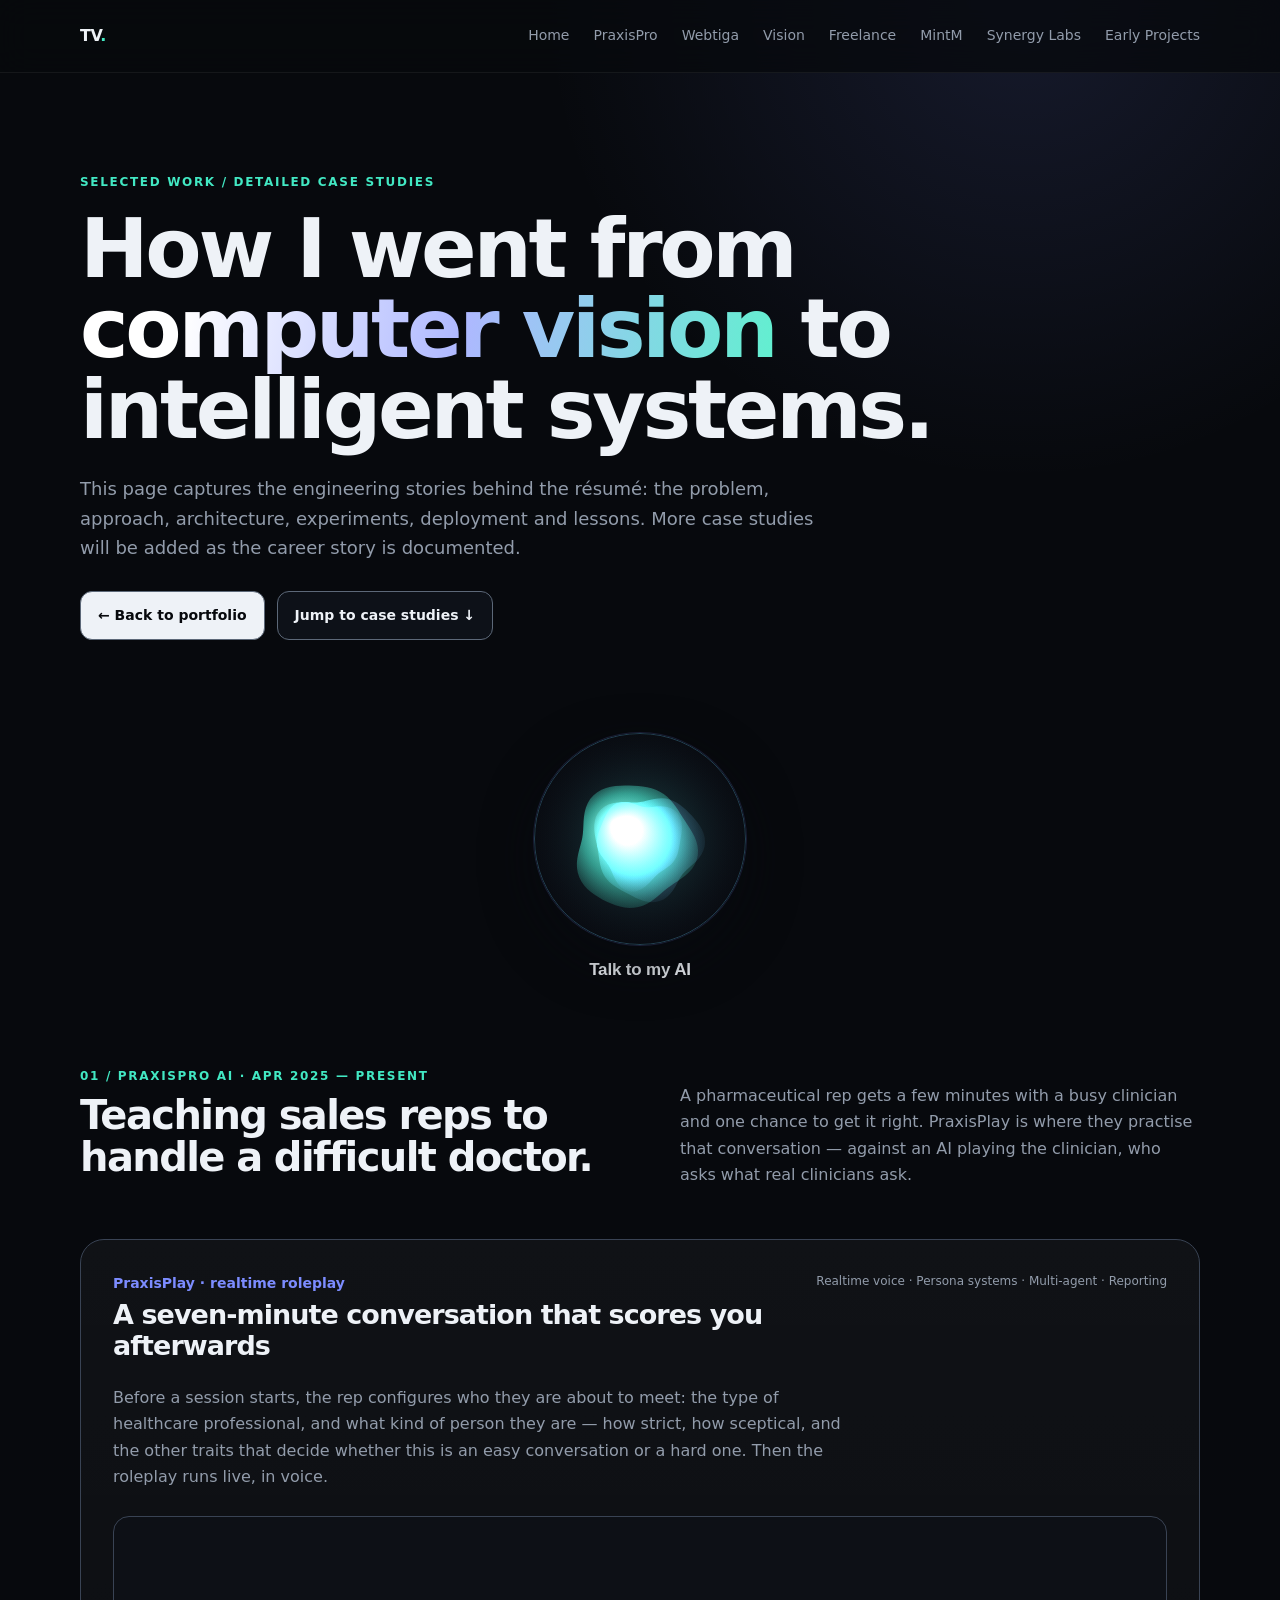
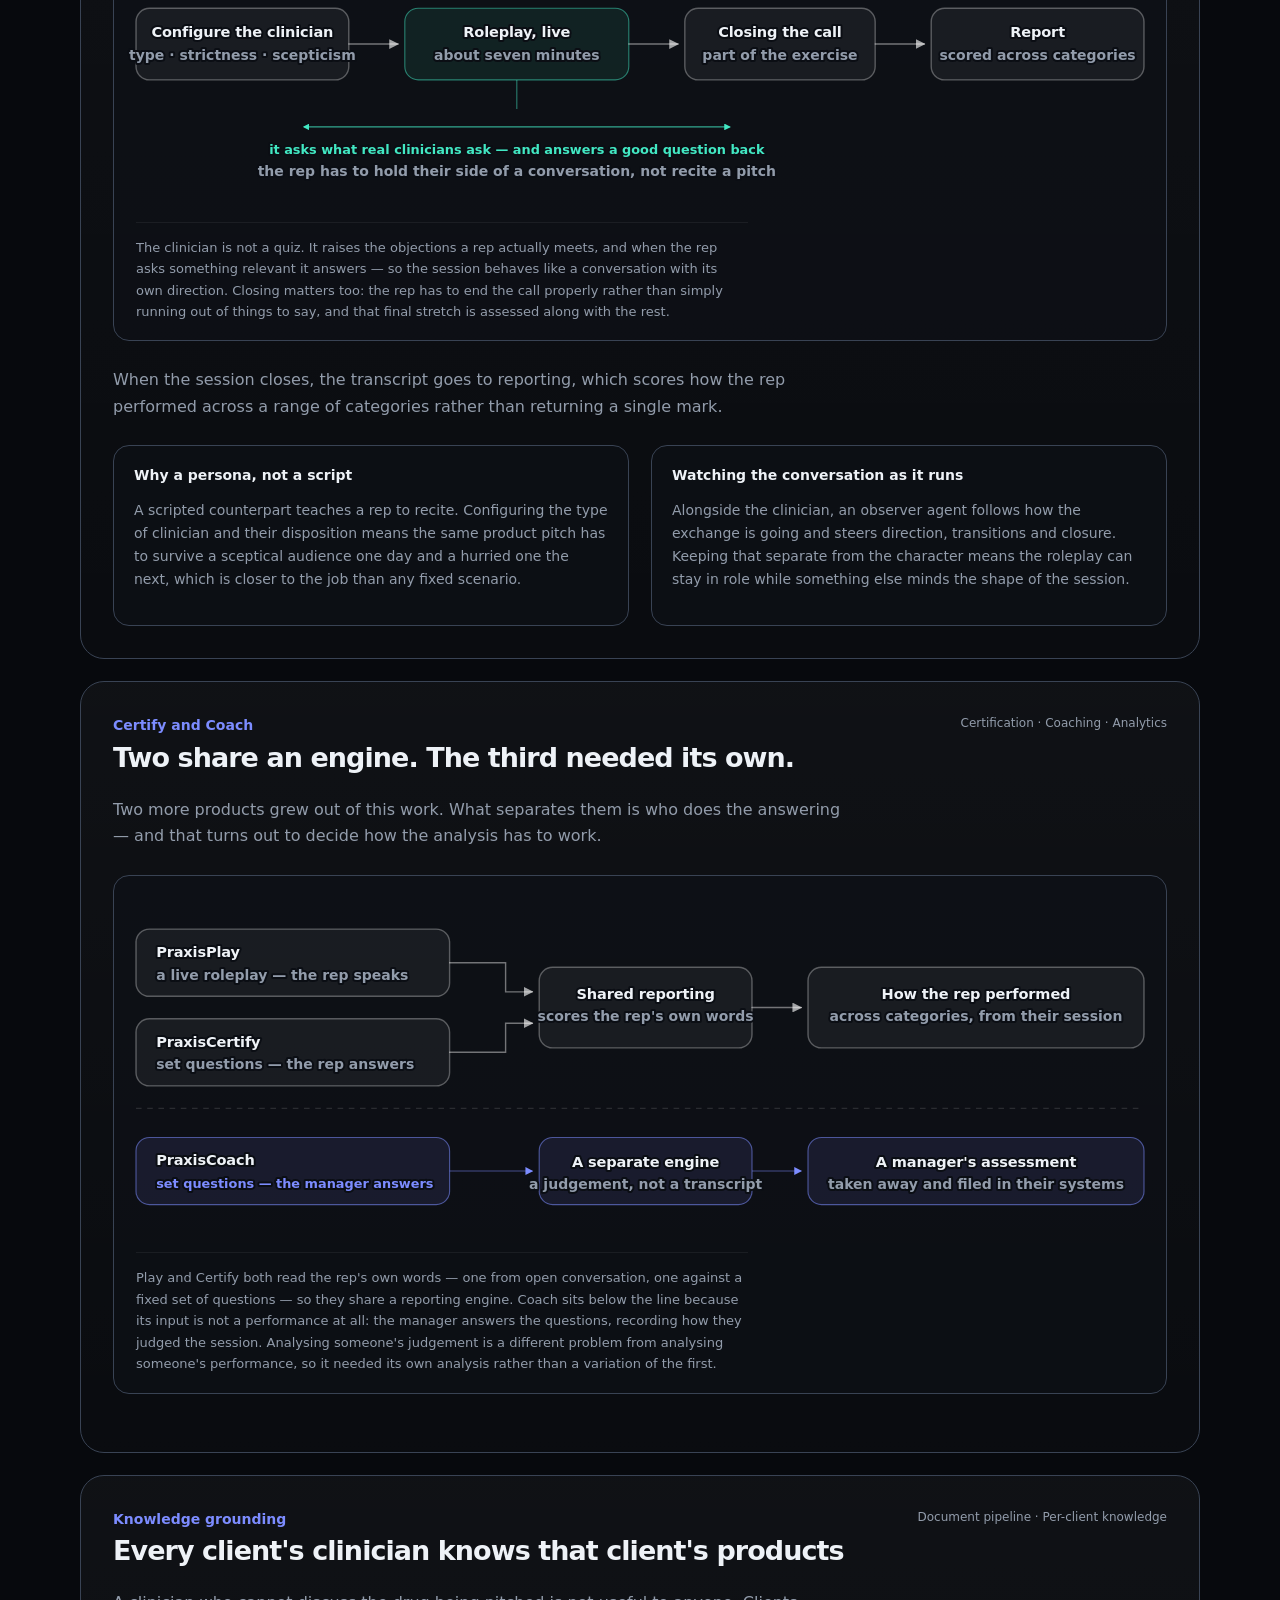
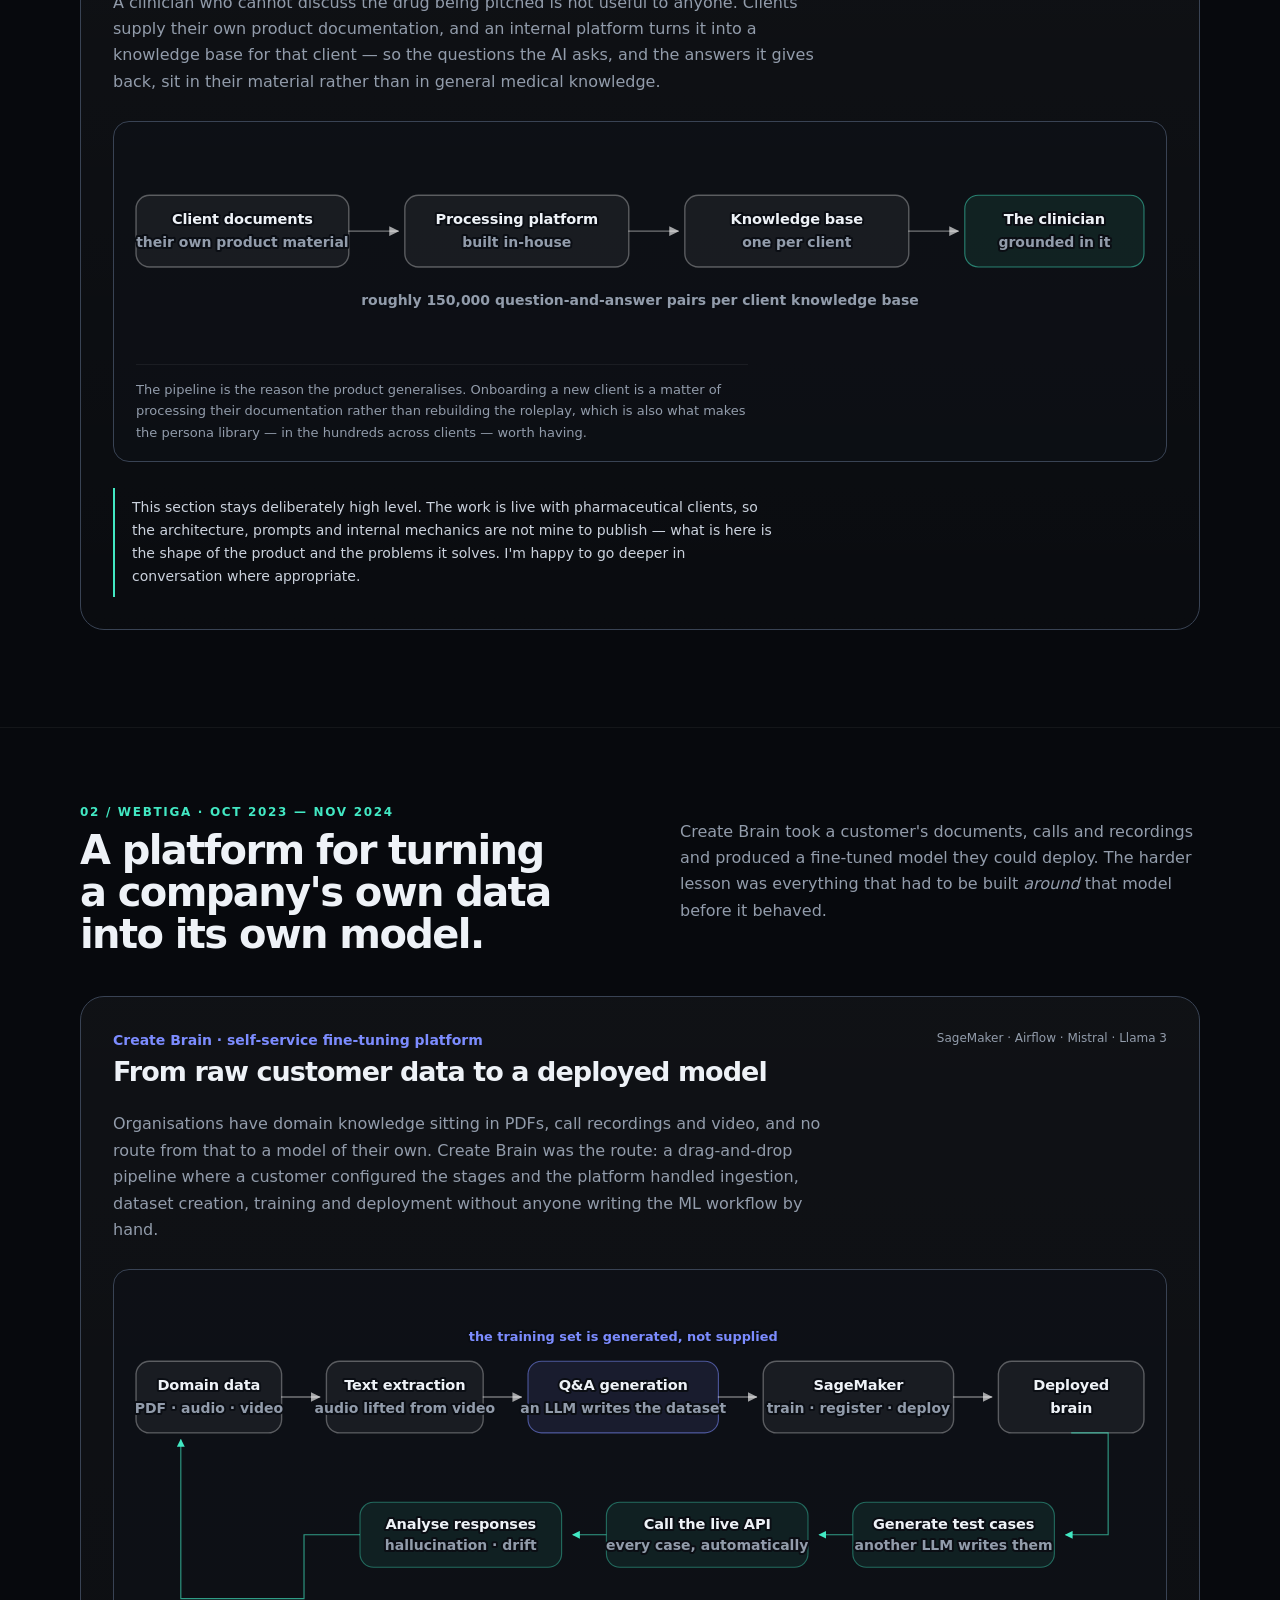
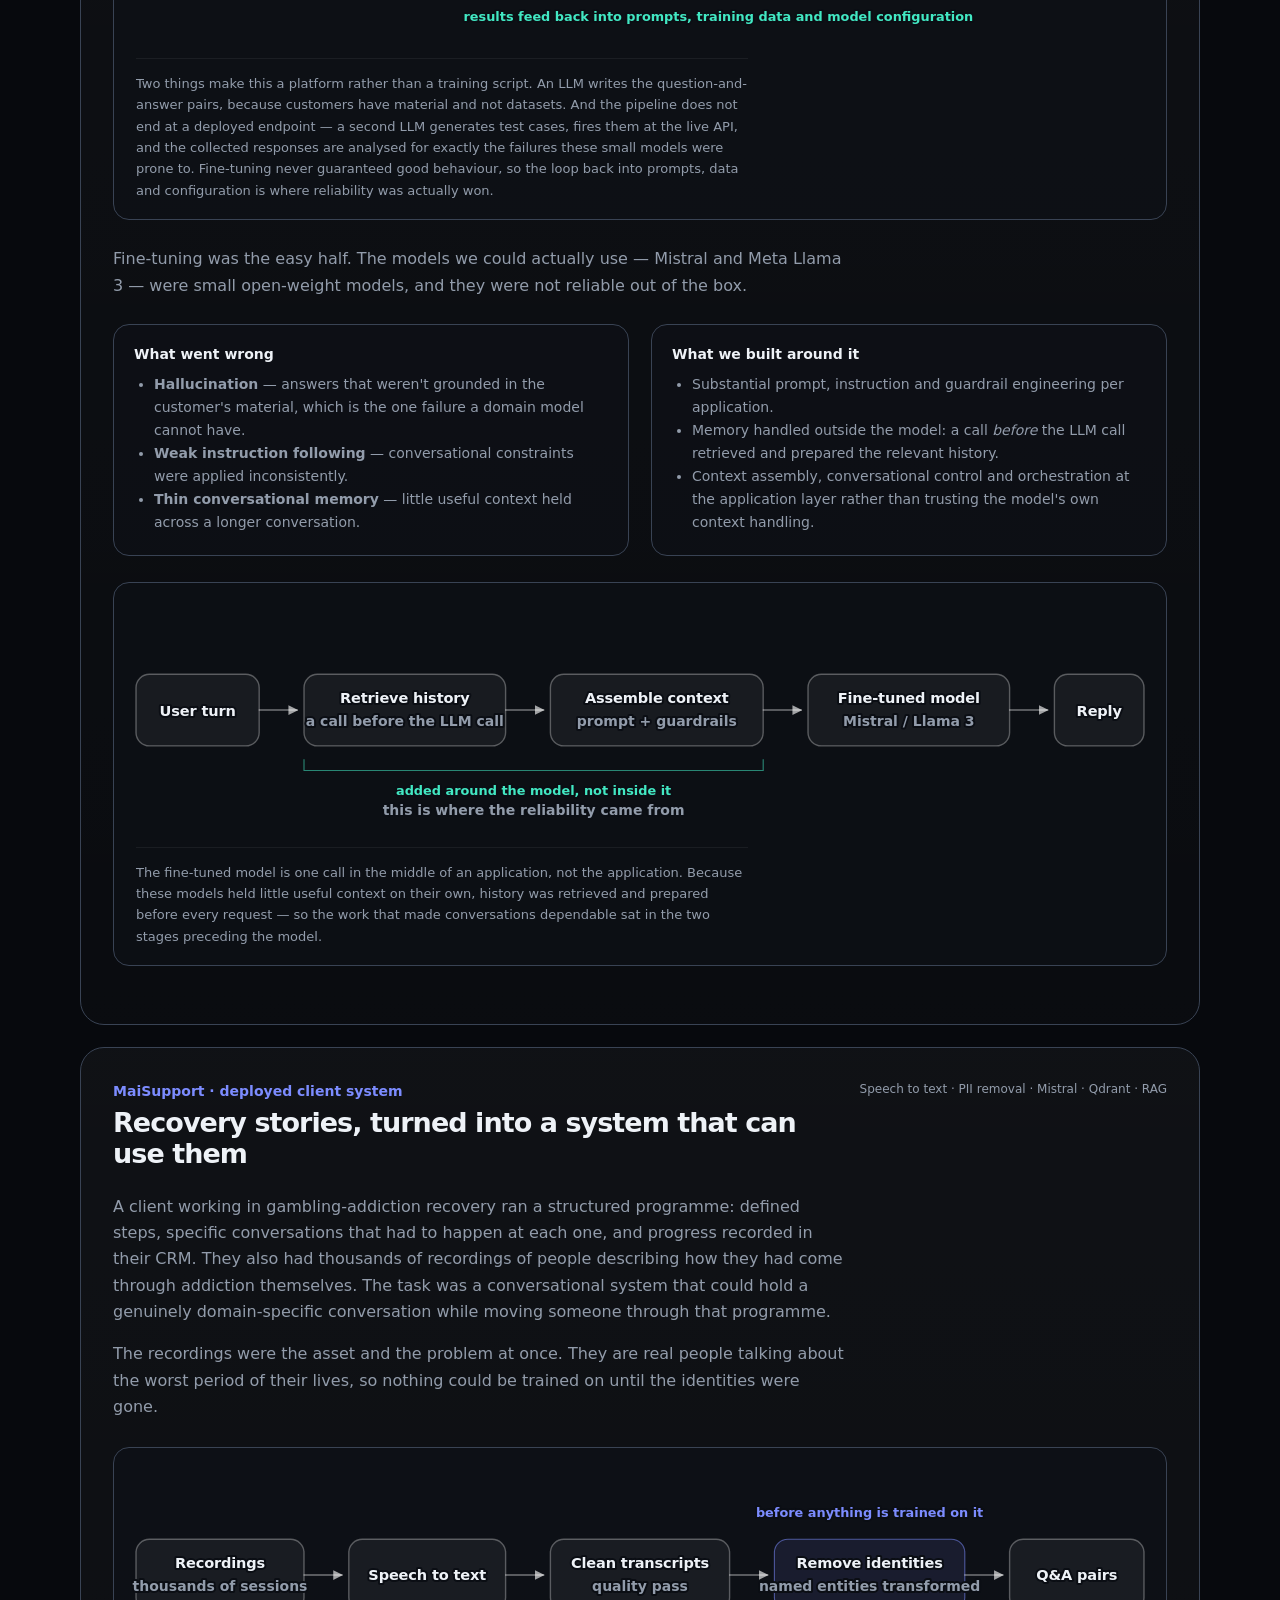
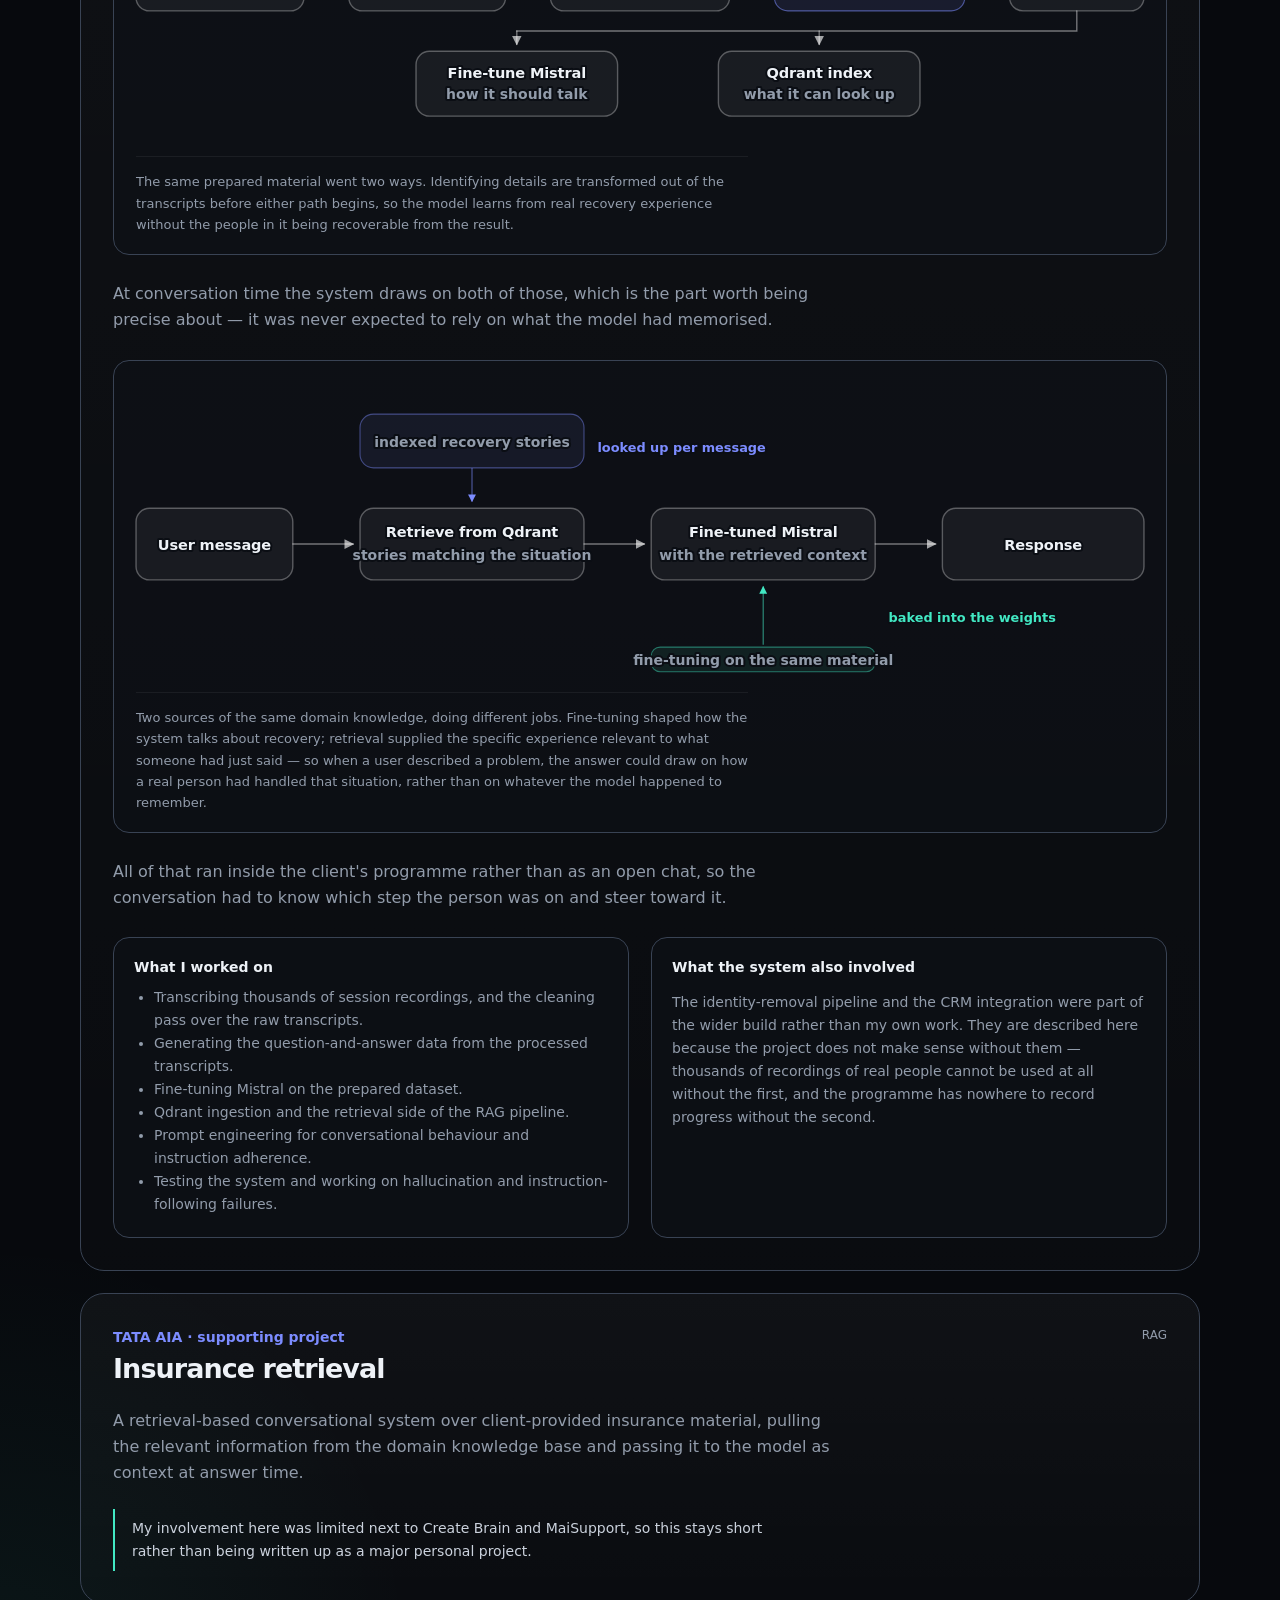
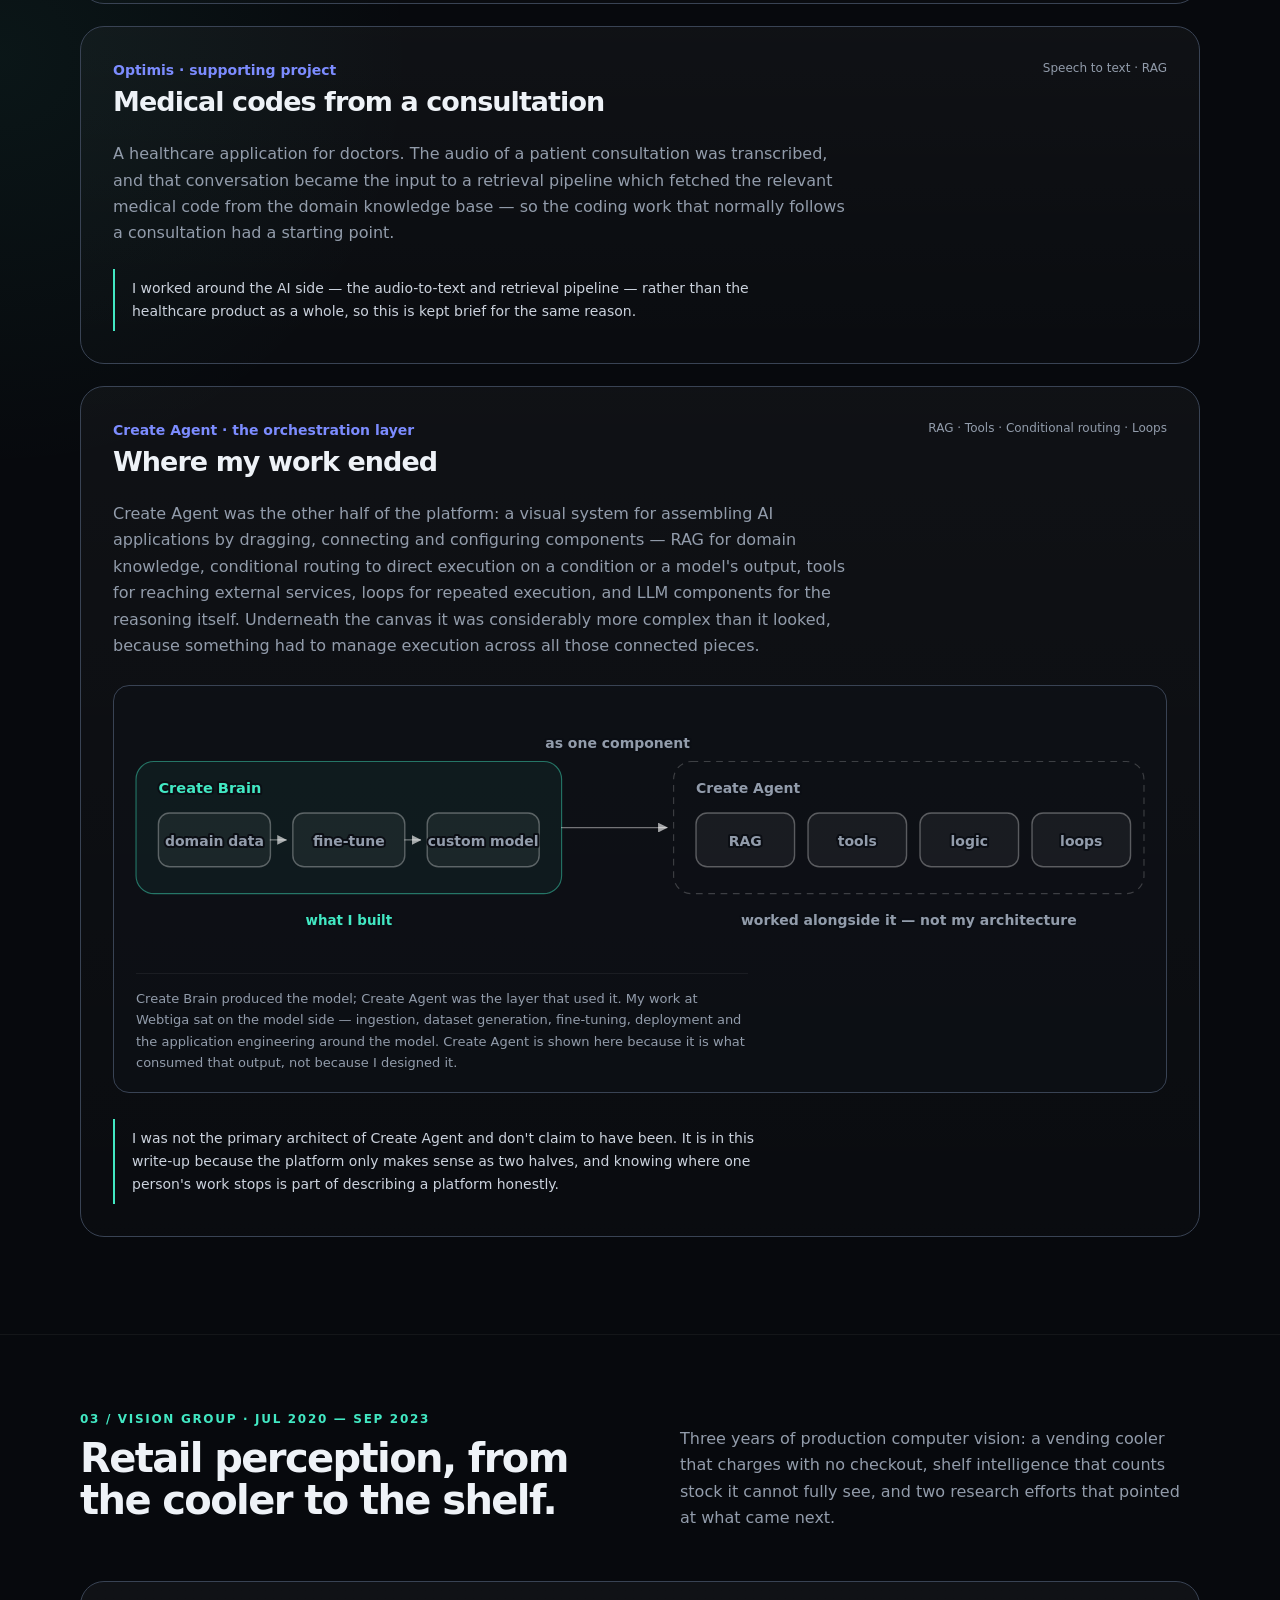
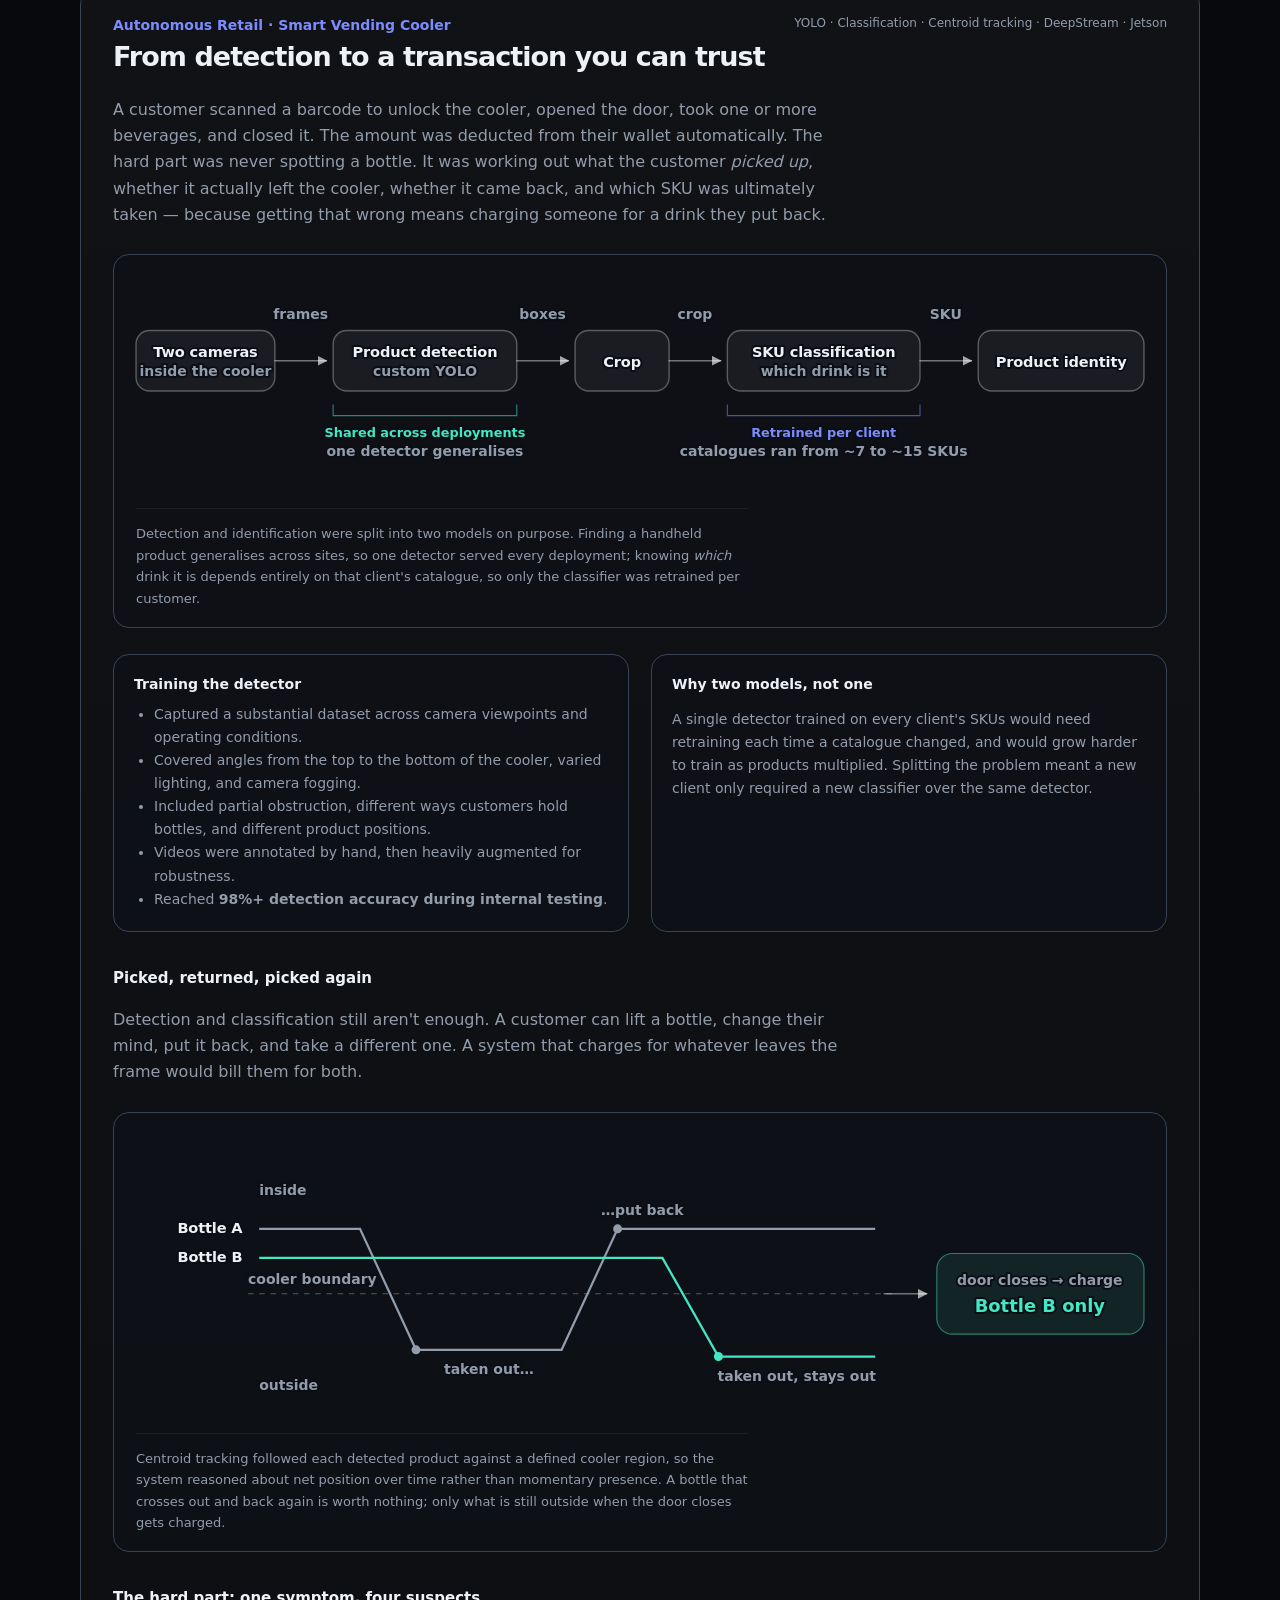
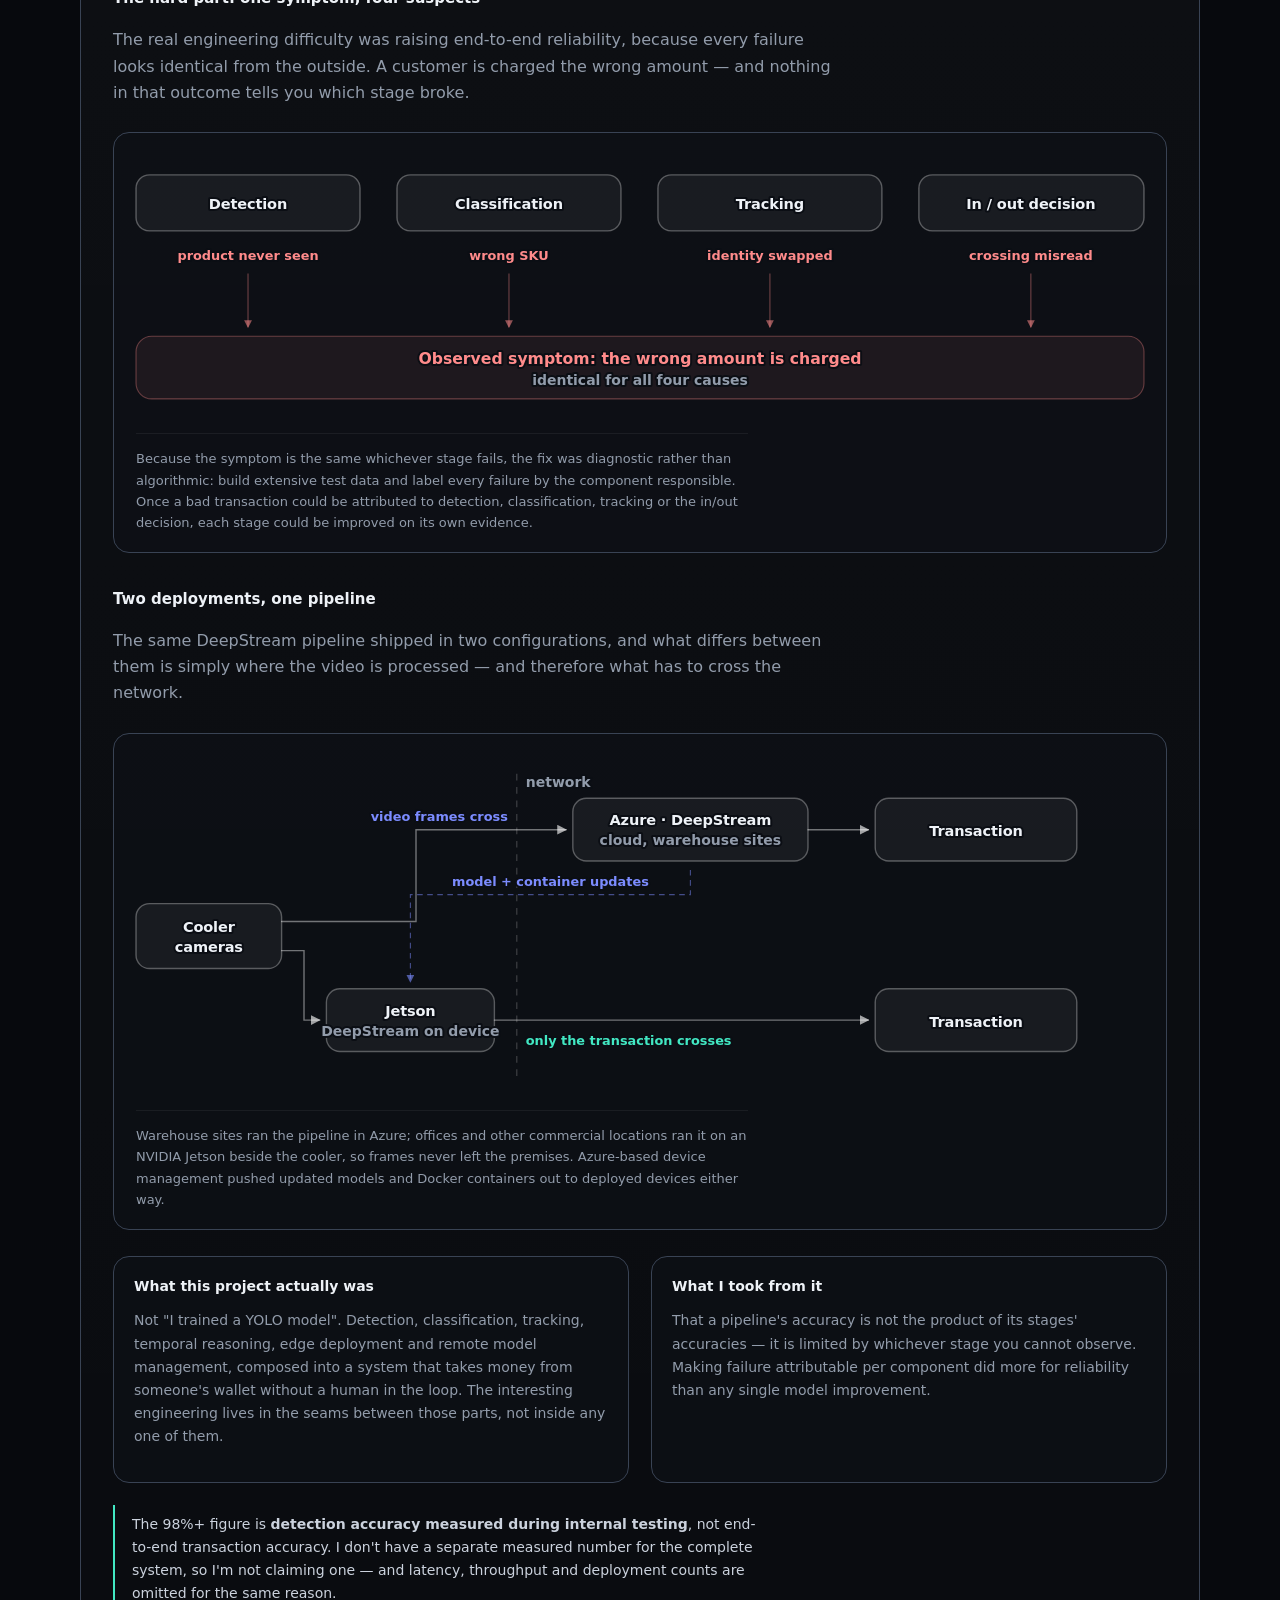
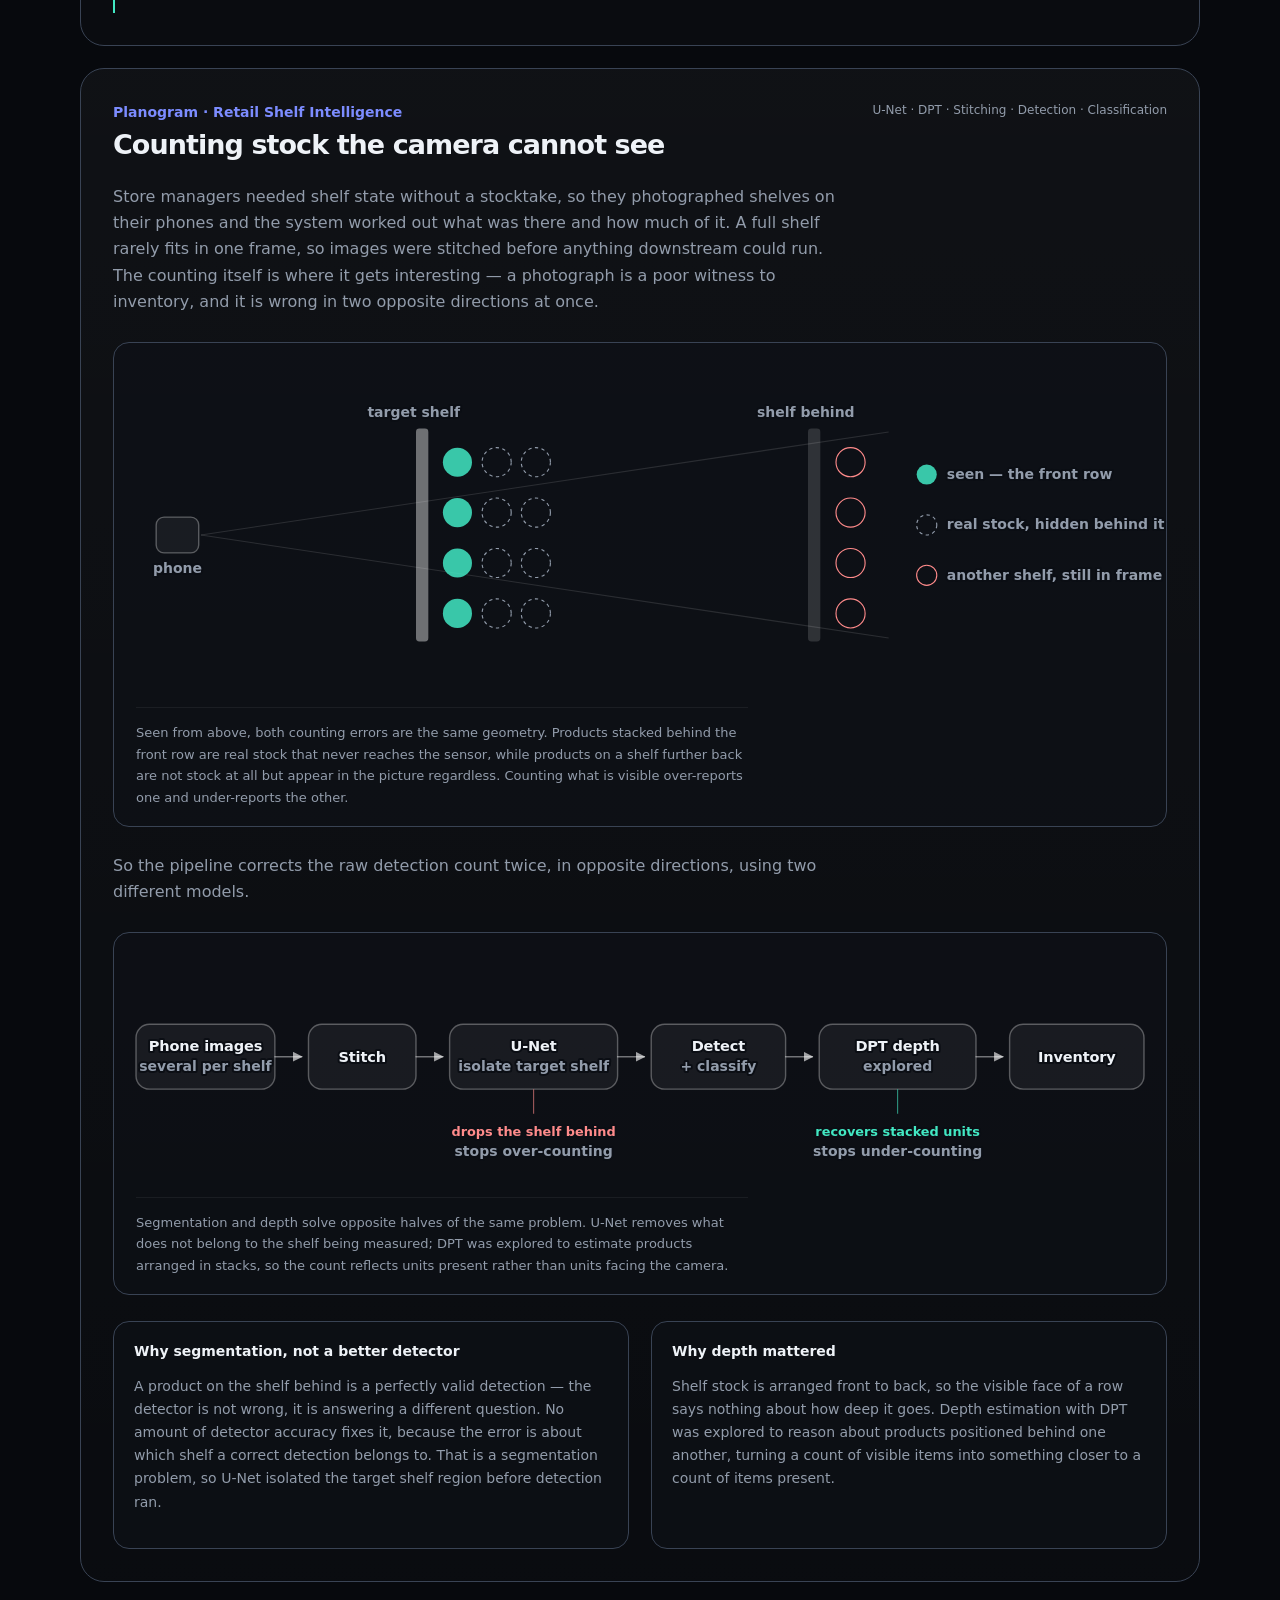
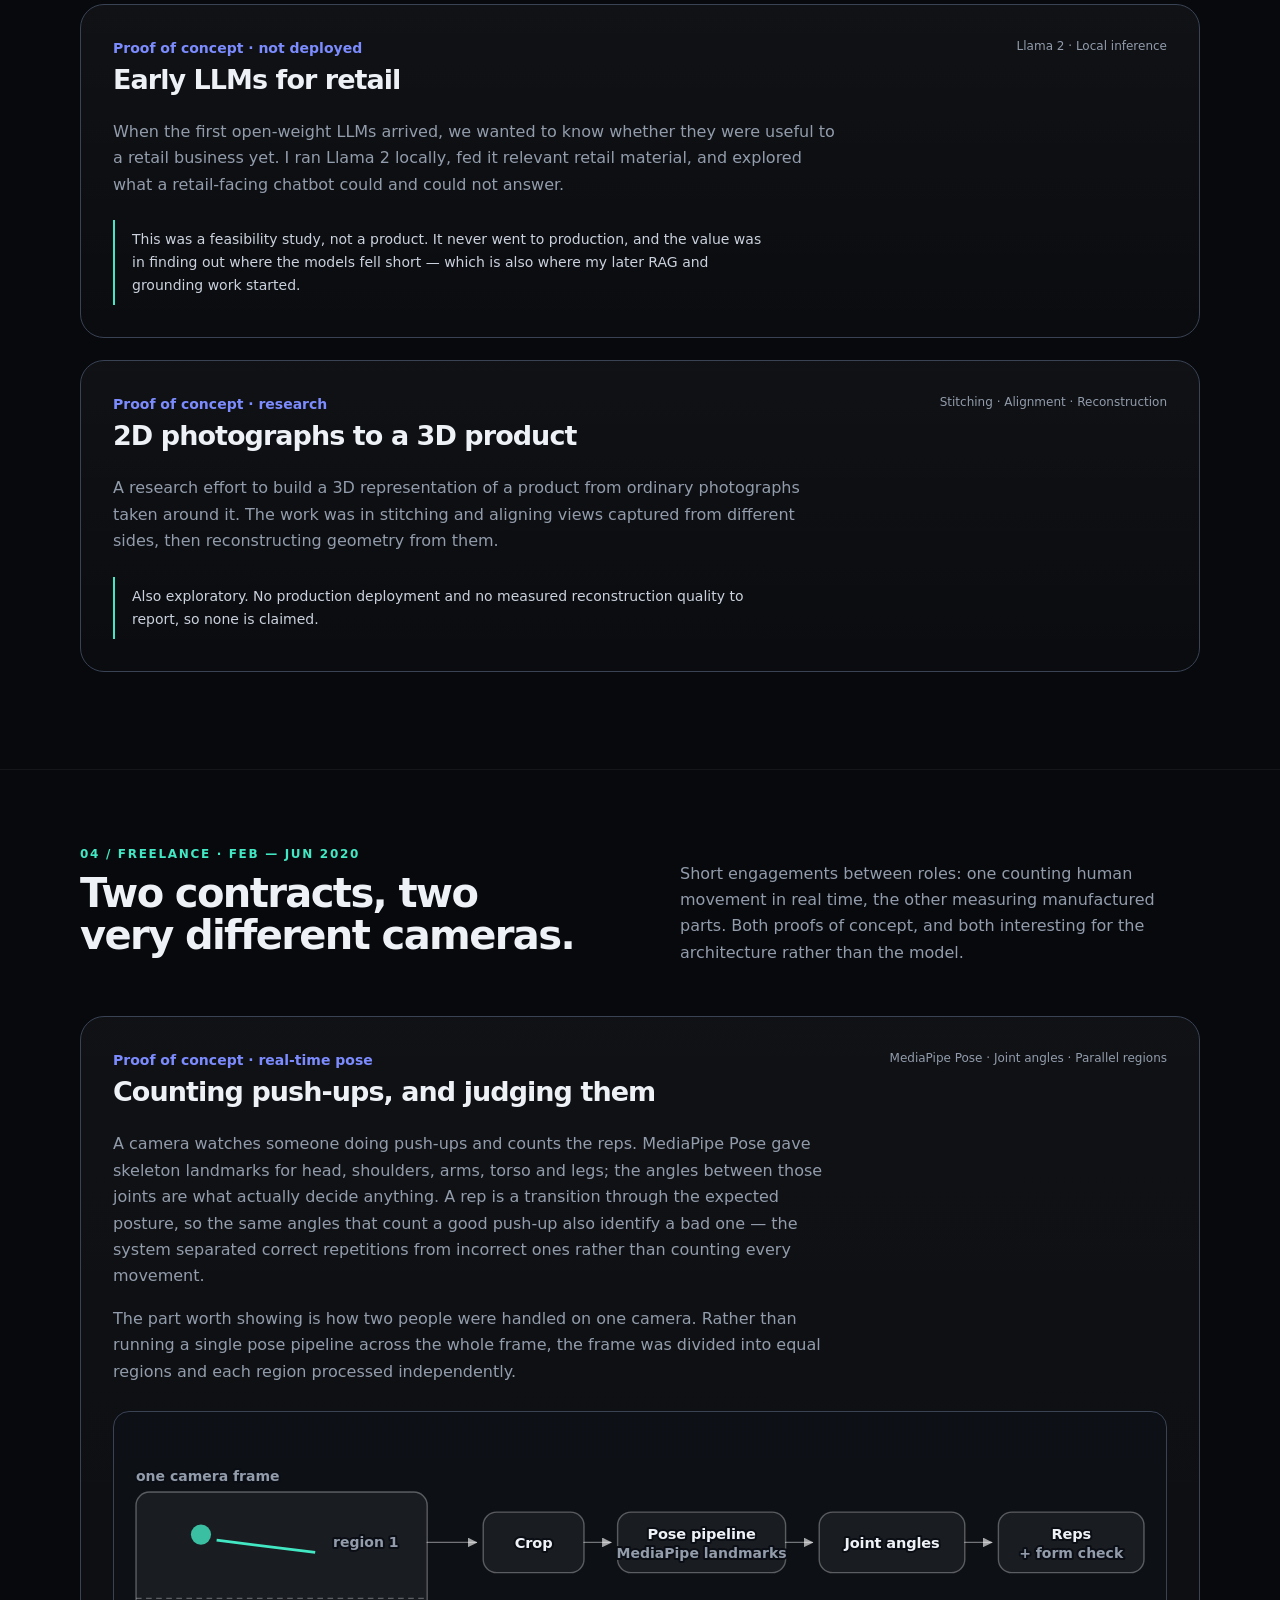
==== commit 060c9dbe: "Redraw every case-study diagram to read down the screen on a phone The eighteen diagrams are drawn o" ====
--- a/work.html
+++ b/work.html
@@ -24,44 +24,65 @@
 ::selection{background:rgba(66,232,195,.26);color:var(--text)}
 figure svg{display:block;width:100%;height:auto;color:var(--text);overflow:visible}
 figcaption{margin-top:16px;padding-top:14px;border-top:1px solid rgba(255,255,255,.06);font-size:13px;color:var(--muted);max-width:74ch}
-.dg-box{fill:rgba(255,255,255,.035);stroke:rgba(255,255,255,.16)}
-.dg-t{fill:currentColor;font-family:inherit;font-size:13px;font-weight:700}
+/* Diagram vocabulary. The boxes and edges were drawn faint enough that the
+   structure of a diagram disappeared before its labels did; these are the
+   same shapes at a weight you can actually follow across a figure. */
+.dg-box{fill:rgba(255,255,255,.05);stroke:rgba(255,255,255,.3);stroke-width:1.25}
+.dg-t{fill:currentColor;font-family:inherit;font-size:13px;font-weight:700;letter-spacing:-.01em}
 .dg-s{fill:#929cab;font-family:inherit;font-size:12.5px;font-weight:600}
-.dg-e{stroke:rgba(255,255,255,.28);fill:none}
-.dg-hint{display:none}
-/* Every diagram is drawn on a 900-unit canvas. Inside a phone-width card that
-   renders its 13px labels at under four CSS pixels, which is not small text,
-   it is no text at all. Shrinking the canvas is not an option — the boxes are
-   positioned, so the type cannot grow without colliding with them.
-   So on a narrow screen the diagram holds a width its labels survive and the
-   figure pans sideways instead. A swipe is a real cost; being unable to read any of
-   it was a bigger one.
-
-   The cutoff is the page's own 800px breakpoint, which is also about where
-   the canvas stops being crushed: a landscape phone at 844 already fits the
-   whole thing at 10px and is left alone, a tablet in portrait at 768 would
-   otherwise sit at 8.9px and is not. */
+.dg-e{stroke:rgba(255,255,255,.42);fill:none;stroke-width:1.25;stroke-linecap:round}
+/* Labels sitting on a connector knock it out rather than printing over it. */
+figure svg text{paint-order:stroke;stroke:#0b0e14;stroke-width:3.5px;stroke-linejoin:round}
+/* Every diagram is drawn on a 900-unit canvas, which is a shape a phone does
+   not have. Panning one sideways was legible, but nobody swipes, so below
+   800px the wide drawing is swapped for a second one redrawn on a 360-unit
+   canvas that reads straight down the screen. Same nodes, same words, same
+   colour meanings; only the axis changes. */
+.dg-flow,.dg-tall{display:none}
+.dg-node{border:1.25px solid rgba(255,255,255,.3);background:rgba(255,255,255,.05);border-radius:12px;padding:11px 14px;text-align:center}
+.dg-node b{display:block;font-size:14px;font-weight:700;letter-spacing:-.01em;color:var(--text)}
+.dg-node span{display:block;margin-top:2px;font-size:12.5px;font-weight:600;color:var(--muted)}
+.dg-node.on{background:rgba(66,232,195,.08);border-color:rgba(66,232,195,.5)}
+.dg-node.alt{background:rgba(124,140,255,.08);border-color:rgba(124,140,255,.5)}
+.dg-node.ghost{background:none;border-style:dashed;border-color:rgba(255,255,255,.26)}
+/* The drawings use a third colour for a failure or a subtraction. Folding it
+   into violet would say "second track" where the drawing says "this is what
+   goes wrong". */
+.dg-node.warn{background:rgba(255,139,139,.07);border-color:rgba(255,139,139,.45)}
+.dg-link{display:block;margin:0 auto;width:14px;height:22px;color:rgba(255,255,255,.62)}
+.dg-link.up{transform:rotate(180deg)}
+.dg-row{display:grid;grid-template-columns:1fr 1fr;gap:8px}
+/* A label the wide drawing prints on a container, kept as the heading of the
+   group it introduces. */
+.dg-cap{margin:18px 0 8px;font-size:12.5px;font-weight:800;letter-spacing:-.01em;color:var(--muted)}
+.dg-cap.teal{color:var(--accent2)}.dg-cap.violet{color:var(--accent)}.dg-cap.warn{color:#ff8b8b}
+/* A label the wide drawing prints on an arrow, kept with its connector. */
+.dg-edge{margin:9px 0 0;text-align:center;font-size:11.5px;font-weight:600;color:var(--muted)}
+.dg-edge + .dg-link{margin-top:1px}
+/* Marks the break between two tracks, where the wide drawing uses a dashed
+   divider. Wordless on purpose: a stacked layout needs the separation, not a
+   new heading the wide version never had. */
+.dg-split{height:0;border-top:1px dashed rgba(255,255,255,.26);margin:20px 0}
+.dg-split.teal{border-top-color:rgba(66,232,195,.45)}
+.dg-split.violet{border-top-color:rgba(124,140,255,.45)}
+.dg-split.warn{border-top-color:rgba(255,139,139,.45)}
+.dg-aside{margin:14px 0 0;padding-left:13px;border-left:2px solid var(--accent2);font-size:13px;line-height:1.5;color:#cbd2dd}
+.dg-aside.violet{border-left-color:var(--accent)}
+.dg-aside.warn{border-left-color:#ff8b8b}
+.dg-aside b{display:block;font-weight:700;color:var(--accent2)}
+.dg-aside.violet b{color:var(--accent)}
+.dg-aside.warn b{color:#ff8b8b}
+/* Every diagram is drawn on a 900-unit canvas, which is a shape a phone does
+   not have. Panning one sideways was legible, but nobody swipes, so below
+   800px the wide drawing is swapped for the same nodes stacked down the
+   screen. A few diagrams are pictures of a physical arrangement rather than a
+   flow — those keep a drawing, redrawn narrow, because stacking them would
+   destroy what they show. */
 @media(max-width:800px){
-  figure{padding:20px 0 16px}
-  figcaption{margin:0 20px;padding-top:14px}
-  .dg-pan{overflow-x:auto;overflow-y:hidden;-webkit-overflow-scrolling:touch;overscroll-behavior-x:contain;
-    scrollbar-width:thin;scrollbar-color:rgba(255,255,255,.2) transparent;
-    padding:0 20px 2px;
-    /* Fades the right edge while there is more diagram out there, and is
-       dropped by script the moment you reach the end of one. */
-    -webkit-mask-image:linear-gradient(90deg,#000 calc(100% - 44px),transparent);
-    mask-image:linear-gradient(90deg,#000 calc(100% - 44px),transparent)}
-  .dg-pan[data-end="true"]{-webkit-mask-image:none;mask-image:none}
-  /* 800 is where 13px labels land back around 11.5px, which is the smallest
-     this page asks anyone to read elsewhere. */
-  .dg-pan svg{min-width:800px}
-  /* Shown on the first diagram only, and only until the gesture is used. */
-  .dg-hint{display:block;position:absolute;top:10px;right:14px;
-    font-size:11px;font-weight:700;letter-spacing:.02em;color:var(--accent2);
-    background:rgba(13,17,24,.92);border:1px solid rgba(66,232,195,.3);
-    border-radius:999px;padding:3px 10px;pointer-events:none;
-    transition:opacity .3s ease}
-  figure[data-hint="used"] .dg-hint{opacity:0}
+  figure{padding:20px 18px 16px}
+  .dg-pan{display:none}
+  .dg-flow{display:block}
+  .dg-tall{display:block;width:100%;height:auto}
 }
 footer{padding:30px 0;color:var(--muted);font-size:12px;border-top:1px solid var(--line);display:flex;justify-content:space-between}
 @media(max-width:980px){.section-head{grid-template-columns:1fr;gap:10px}}
@@ -77,6 +98,9 @@
 <body>
 <nav><div class="container nav"><a class="brand" href="index.html">TV<span>.</span></a><div class="navlinks"><a href="index.html">Home</a><a href="#praxispro">PraxisPro</a><a href="#webtiga">Webtiga</a><a href="#vision">Vision</a><a href="#freelance">Freelance</a><a href="#mintm">MintM</a><a href="#synergy">Synergy Labs</a><a href="#blood">Early Projects</a></div></div></nav>
 
+<svg width="0" height="0" aria-hidden="true" style="position:absolute">
+<symbol id="dg-down" viewBox="0 0 14 22"><path d="M7 1 V16 M1.5 11 L7 17 L12.5 11" fill="none" stroke="currentColor" stroke-width="1.6" stroke-linecap="round" stroke-linejoin="round"/></symbol>
+</svg>
 <main>
 <header class="hero container">
 <div class="eyebrow">Selected Work / Detailed Case Studies</div>
@@ -101,7 +125,7 @@
 <figure>
 <div class="dg-pan">
 <svg viewBox="0 0 900 236" role="img" aria-label="A session runs from configuring the clinician persona, through a roleplay of about seven minutes where the AI asks what real clinicians ask, into a closure the rep must handle, and finally a report scored across categories">
-<defs><marker id="ppA" viewBox="0 0 10 10" refX="9" refY="5" markerWidth="7" markerHeight="7" orient="auto"><path d="M0,0 L10,5 L0,10 z" fill="rgba(255,255,255,.4)"/></marker>
+<defs><marker id="ppA" viewBox="0 0 10 10" refX="9" refY="5" markerWidth="7" markerHeight="7" orient="auto"><path d="M0,0 L10,5 L0,10 z" fill="rgba(255,255,255,.62)"/></marker>
 <marker id="ppB" viewBox="0 0 10 10" refX="8" refY="5" markerWidth="6" markerHeight="6" orient="auto"><path d="M0,0 L10,5 L0,10 z" fill="#42e8c3"/></marker>
 <marker id="ppC" viewBox="0 0 10 10" refX="8" refY="5" markerWidth="6" markerHeight="6" orient="auto-start-reverse"><path d="M0,0 L10,5 L0,10 z" fill="#42e8c3"/></marker></defs>
 <rect class="dg-box" x="0" y="60" width="190" height="64" rx="12"/>
@@ -125,6 +149,16 @@
 <text class="dg-s" x="340" y="210" text-anchor="middle">the rep has to hold their side of a conversation, not recite a pitch</text>
 </svg>
 </div>
+<div class="dg-flow">
+<div class="dg-node"><b>Configure the clinician</b><span>type &#183; strictness &#183; scepticism</span></div>
+<svg class="dg-link" aria-hidden="true"><use href="#dg-down"/></svg>
+<div class="dg-node on"><b>Roleplay, live</b><span>about seven minutes</span></div>
+<svg class="dg-link" aria-hidden="true"><use href="#dg-down"/></svg>
+<div class="dg-node"><b>Closing the call</b><span>part of the exercise</span></div>
+<svg class="dg-link" aria-hidden="true"><use href="#dg-down"/></svg>
+<div class="dg-node"><b>Report</b><span>scored across categories</span></div>
+<p class="dg-aside"><b>it asks what real clinicians ask &#8212; and answers a good question back</b>the rep has to hold their side of a conversation, not recite a pitch</p>
+</div>
 <figcaption>The clinician is not a quiz. It raises the objections a rep actually meets, and when the rep asks something relevant it answers — so the session behaves like a conversation with its own direction. Closing matters too: the rep has to end the call properly rather than simply running out of things to say, and that final stretch is assessed along with the rest.</figcaption>
 </figure>
 
@@ -144,7 +178,7 @@
 <figure>
 <div class="dg-pan">
 <svg viewBox="0 0 900 300" role="img" aria-label="PraxisPlay and PraxisCertify both analyse the rep's own responses through a shared reporting engine, while PraxisCoach analyses a manager's recorded judgement through a separate one">
-<defs><marker id="pcA" viewBox="0 0 10 10" refX="9" refY="5" markerWidth="7" markerHeight="7" orient="auto"><path d="M0,0 L10,5 L0,10 z" fill="rgba(255,255,255,.4)"/></marker>
+<defs><marker id="pcA" viewBox="0 0 10 10" refX="9" refY="5" markerWidth="7" markerHeight="7" orient="auto"><path d="M0,0 L10,5 L0,10 z" fill="rgba(255,255,255,.62)"/></marker>
 <marker id="pcB" viewBox="0 0 10 10" refX="9" refY="5" markerWidth="7" markerHeight="7" orient="auto"><path d="M0,0 L10,5 L0,10 z" fill="#7c8cff"/></marker></defs>
 <rect class="dg-box" x="0" y="26" width="280" height="60" rx="12"/>
 <text class="dg-t" x="18" y="51">PraxisPlay</text>
@@ -175,6 +209,22 @@
 <line x1="0" y1="186" x2="900" y2="186" stroke="rgba(255,255,255,.12)" stroke-dasharray="5 5"/>
 </svg>
 </div>
+<div class="dg-flow">
+<div class="dg-row">
+<div class="dg-node"><b>PraxisPlay</b><span>a live roleplay &#8212; the rep speaks</span></div>
+<div class="dg-node"><b>PraxisCertify</b><span>set questions &#8212; the rep answers</span></div>
+</div>
+<svg class="dg-link" aria-hidden="true"><use href="#dg-down"/></svg>
+<div class="dg-node"><b>Shared reporting</b><span>scores the rep's own words</span></div>
+<svg class="dg-link" aria-hidden="true"><use href="#dg-down"/></svg>
+<div class="dg-node"><b>How the rep performed</b><span>across categories, from their session</span></div>
+<div class="dg-split violet"></div>
+<div class="dg-node alt"><b>PraxisCoach</b><span>set questions &#8212; the manager answers</span></div>
+<svg class="dg-link" aria-hidden="true"><use href="#dg-down"/></svg>
+<div class="dg-node alt"><b>A separate engine</b><span>a judgement, not a transcript</span></div>
+<svg class="dg-link" aria-hidden="true"><use href="#dg-down"/></svg>
+<div class="dg-node alt"><b>A manager's assessment</b><span>taken away and filed in their systems</span></div>
+</div>
 <figcaption>Play and Certify both read the rep's own words — one from open conversation, one against a fixed set of questions — so they share a reporting engine. Coach sits below the line because its input is not a performance at all: the manager answers the questions, recording how they judged the session. Analysing someone's judgement is a different problem from analysing someone's performance, so it needed its own analysis rather than a variation of the first.</figcaption>
 </figure>
 </article>
@@ -187,7 +237,7 @@
 <figure>
 <div class="dg-pan">
 <svg viewBox="0 0 900 180" role="img" aria-label="Client product documents are processed by an internal platform into a per-client knowledge base, which grounds the clinician in the roleplay">
-<defs><marker id="kgA" viewBox="0 0 10 10" refX="9" refY="5" markerWidth="7" markerHeight="7" orient="auto"><path d="M0,0 L10,5 L0,10 z" fill="rgba(255,255,255,.4)"/></marker></defs>
+<defs><marker id="kgA" viewBox="0 0 10 10" refX="9" refY="5" markerWidth="7" markerHeight="7" orient="auto"><path d="M0,0 L10,5 L0,10 z" fill="rgba(255,255,255,.62)"/></marker></defs>
 <rect class="dg-box" x="0" y="44" width="190" height="64" rx="12"/>
 <text class="dg-t" x="95" y="70" text-anchor="middle">Client documents</text>
 <text class="dg-s" x="95" y="90" text-anchor="middle">their own product material</text>
@@ -206,6 +256,16 @@
 <text class="dg-s" x="450" y="142" text-anchor="middle">roughly 150,000 question-and-answer pairs per client knowledge base</text>
 </svg>
 </div>
+<div class="dg-flow">
+<div class="dg-node"><b>Client documents</b><span>their own product material</span></div>
+<svg class="dg-link" aria-hidden="true"><use href="#dg-down"/></svg>
+<div class="dg-node"><b>Processing platform</b><span>built in-house</span></div>
+<svg class="dg-link" aria-hidden="true"><use href="#dg-down"/></svg>
+<div class="dg-node"><b>Knowledge base</b><span>one per client</span></div>
+<svg class="dg-link" aria-hidden="true"><use href="#dg-down"/></svg>
+<div class="dg-node on"><b>The clinician</b><span>grounded in it</span></div>
+<p class="dg-aside">roughly 150,000 question-and-answer pairs per client knowledge base</p>
+</div>
 <figcaption>The pipeline is the reason the product generalises. Onboarding a new client is a matter of processing their documentation rather than rebuilding the roleplay, which is also what makes the persona library — in the hundreds across clients — worth having.</figcaption>
 </figure>
 
@@ -225,7 +285,7 @@
 <div class="dg-pan">
 <svg viewBox="0 0 900 310" role="img" aria-label="Customer data becomes a deployed model, and a second loop generates test cases with an LLM, calls the deployed API, analyses the responses and feeds the results back into prompts, training data and configuration">
 <defs>
-<marker id="cbA" viewBox="0 0 10 10" refX="9" refY="5" markerWidth="7" markerHeight="7" orient="auto"><path d="M0,0 L10,5 L0,10 z" fill="rgba(255,255,255,.4)"/></marker>
+<marker id="cbA" viewBox="0 0 10 10" refX="9" refY="5" markerWidth="7" markerHeight="7" orient="auto"><path d="M0,0 L10,5 L0,10 z" fill="rgba(255,255,255,.62)"/></marker>
 <marker id="cbE" viewBox="0 0 10 10" refX="9" refY="5" markerWidth="7" markerHeight="7" orient="auto"><path d="M0,0 L10,5 L0,10 z" fill="#42e8c3"/></marker>
 </defs>
 <rect class="dg-box" x="0" y="60" width="130" height="64" rx="12"/>
@@ -264,6 +324,26 @@
 <text x="520" y="292" text-anchor="middle" fill="#42e8c3" font-size="11.5" font-weight="700">results feed back into prompts, training data and model configuration</text>
 </svg>
 </div>
+<div class="dg-flow">
+<div class="dg-node"><b>Domain data</b><span>PDF &#183; audio &#183; video</span></div>
+<svg class="dg-link" aria-hidden="true"><use href="#dg-down"/></svg>
+<div class="dg-node"><b>Text extraction</b><span>audio lifted from video</span></div>
+<svg class="dg-link" aria-hidden="true"><use href="#dg-down"/></svg>
+<div class="dg-node alt"><b>Q&amp;A generation</b><span>an LLM writes the dataset</span></div>
+<p class="dg-aside violet"><b>the training set is generated, not supplied</b></p>
+<svg class="dg-link" aria-hidden="true"><use href="#dg-down"/></svg>
+<div class="dg-node"><b>SageMaker</b><span>train &#183; register &#183; deploy</span></div>
+<svg class="dg-link" aria-hidden="true"><use href="#dg-down"/></svg>
+<div class="dg-node"><b>Deployed brain</b></div>
+<div class="dg-split teal"></div>
+<div class="dg-node on"><b>Generate test cases</b><span>another LLM writes them</span></div>
+<svg class="dg-link" aria-hidden="true"><use href="#dg-down"/></svg>
+<div class="dg-node on"><b>Call the live API</b><span>every case, automatically</span></div>
+<svg class="dg-link" aria-hidden="true"><use href="#dg-down"/></svg>
+<div class="dg-node on"><b>Analyse responses</b><span>hallucination &#183; drift</span></div>
+<svg class="dg-link up" aria-hidden="true"><use href="#dg-down"/></svg>
+<p class="dg-aside"><b>results feed back into prompts, training data and model configuration</b></p>
+</div>
 <figcaption>Two things make this a platform rather than a training script. An LLM writes the question-and-answer pairs, because customers have material and not datasets. And the pipeline does not end at a deployed endpoint — a second LLM generates test cases, fires them at the live API, and the collected responses are analysed for exactly the failures these small models were prone to. Fine-tuning never guaranteed good behaviour, so the loop back into prompts, data and configuration is where reliability was actually won.</figcaption>
 </figure>
 
@@ -277,7 +357,7 @@
 <figure>
 <div class="dg-pan">
 <svg viewBox="0 0 900 200" role="img" aria-label="A user turn passes through history retrieval and context assembly before reaching the fine-tuned model, with those two stages marked as the engineering added around the model">
-<defs><marker id="cbB" viewBox="0 0 10 10" refX="9" refY="5" markerWidth="7" markerHeight="7" orient="auto"><path d="M0,0 L10,5 L0,10 z" fill="rgba(255,255,255,.4)"/></marker></defs>
+<defs><marker id="cbB" viewBox="0 0 10 10" refX="9" refY="5" markerWidth="7" markerHeight="7" orient="auto"><path d="M0,0 L10,5 L0,10 z" fill="rgba(255,255,255,.62)"/></marker></defs>
 <rect class="dg-box" x="0" y="60" width="110" height="64" rx="12"/>
 <text class="dg-t" x="55" y="97" text-anchor="middle">User turn</text>
 <rect class="dg-box" x="150" y="60" width="180" height="64" rx="12"/>
@@ -300,6 +380,18 @@
 <text class="dg-s" x="355" y="186" text-anchor="middle">this is where the reliability came from</text>
 </svg>
 </div>
+<div class="dg-flow">
+<div class="dg-node"><b>User turn</b></div>
+<svg class="dg-link" aria-hidden="true"><use href="#dg-down"/></svg>
+<div class="dg-node"><b>Retrieve history</b><span>a call before the LLM call</span></div>
+<svg class="dg-link" aria-hidden="true"><use href="#dg-down"/></svg>
+<div class="dg-node"><b>Assemble context</b><span>prompt + guardrails</span></div>
+<svg class="dg-link" aria-hidden="true"><use href="#dg-down"/></svg>
+<div class="dg-node"><b>Fine-tuned model</b><span>Mistral / Llama 3</span></div>
+<svg class="dg-link" aria-hidden="true"><use href="#dg-down"/></svg>
+<div class="dg-node"><b>Reply</b></div>
+<p class="dg-aside"><b>added around the model, not inside it</b>this is where the reliability came from</p>
+</div>
 <figcaption>The fine-tuned model is one call in the middle of an application, not the application. Because these models held little useful context on their own, history was retrieved and prepared before every request — so the work that made conversations dependable sat in the two stages preceding the model.</figcaption>
 </figure>
 </article>
@@ -314,7 +406,7 @@
 <figure>
 <div class="dg-pan">
 <svg viewBox="0 0 900 240" role="img" aria-label="Session recordings are transcribed, cleaned and stripped of identifying information before question and answer pairs are generated, which then feed both the fine-tuned model and the retrieval index">
-<defs><marker id="miA" viewBox="0 0 10 10" refX="9" refY="5" markerWidth="7" markerHeight="7" orient="auto"><path d="M0,0 L10,5 L0,10 z" fill="rgba(255,255,255,.4)"/></marker></defs>
+<defs><marker id="miA" viewBox="0 0 10 10" refX="9" refY="5" markerWidth="7" markerHeight="7" orient="auto"><path d="M0,0 L10,5 L0,10 z" fill="rgba(255,255,255,.62)"/></marker></defs>
 <text x="655" y="40" text-anchor="middle" fill="#7c8cff" font-size="11.5" font-weight="700">before anything is trained on it</text>
 <rect class="dg-box" x="0" y="60" width="150" height="64" rx="12"/>
 <text class="dg-t" x="75" y="86" text-anchor="middle">Recordings</text>
@@ -344,6 +436,23 @@
 <text class="dg-s" x="610" y="203" text-anchor="middle">what it can look up</text>
 </svg>
 </div>
+<div class="dg-flow">
+<div class="dg-node"><b>Recordings</b><span>thousands of sessions</span></div>
+<svg class="dg-link" aria-hidden="true"><use href="#dg-down"/></svg>
+<div class="dg-node"><b>Speech to text</b></div>
+<svg class="dg-link" aria-hidden="true"><use href="#dg-down"/></svg>
+<div class="dg-node"><b>Clean transcripts</b><span>quality pass</span></div>
+<svg class="dg-link" aria-hidden="true"><use href="#dg-down"/></svg>
+<div class="dg-node alt"><b>Remove identities</b><span>named entities transformed</span></div>
+<p class="dg-aside violet"><b>before anything is trained on it</b></p>
+<svg class="dg-link" aria-hidden="true"><use href="#dg-down"/></svg>
+<div class="dg-node"><b>Q&amp;A pairs</b></div>
+<svg class="dg-link" aria-hidden="true"><use href="#dg-down"/></svg>
+<div class="dg-row">
+<div class="dg-node"><b>Fine-tune Mistral</b><span>how it should talk</span></div>
+<div class="dg-node"><b>Qdrant index</b><span>what it can look up</span></div>
+</div>
+</div>
 <figcaption>The same prepared material went two ways. Identifying details are transformed out of the transcripts before either path begins, so the model learns from real recovery experience without the people in it being recoverable from the result.</figcaption>
 </figure>
 
@@ -352,7 +461,7 @@
 <figure>
 <div class="dg-pan">
 <svg viewBox="0 0 900 260" role="img" aria-label="A user message triggers retrieval from Qdrant, and the fine-tuned Mistral model answers using both the retrieved stories and what fine-tuning taught it">
-<defs><marker id="miB" viewBox="0 0 10 10" refX="9" refY="5" markerWidth="7" markerHeight="7" orient="auto"><path d="M0,0 L10,5 L0,10 z" fill="rgba(255,255,255,.4)"/></marker>
+<defs><marker id="miB" viewBox="0 0 10 10" refX="9" refY="5" markerWidth="7" markerHeight="7" orient="auto"><path d="M0,0 L10,5 L0,10 z" fill="rgba(255,255,255,.62)"/></marker>
 <marker id="miC" viewBox="0 0 10 10" refX="9" refY="5" markerWidth="7" markerHeight="7" orient="auto"><path d="M0,0 L10,5 L0,10 z" fill="#7c8cff"/></marker>
 <marker id="miD" viewBox="0 0 10 10" refX="9" refY="5" markerWidth="7" markerHeight="7" orient="auto"><path d="M0,0 L10,5 L0,10 z" fill="#42e8c3"/></marker></defs>
 <rect x="200" y="26" width="200" height="48" rx="12" fill="rgba(124,140,255,.08)" stroke="#7c8cff" stroke-opacity=".45"/>
@@ -378,6 +487,17 @@
 <text x="672" y="212" fill="#42e8c3" font-size="11.5" font-weight="700">baked into the weights</text>
 </svg>
 </div>
+<div class="dg-flow">
+<div class="dg-node"><b>User message</b></div>
+<svg class="dg-link" aria-hidden="true"><use href="#dg-down"/></svg>
+<div class="dg-node"><b>Retrieve from Qdrant</b><span>stories matching the situation</span></div>
+<p class="dg-aside violet"><b>looked up per message</b>indexed recovery stories</p>
+<svg class="dg-link" aria-hidden="true"><use href="#dg-down"/></svg>
+<div class="dg-node"><b>Fine-tuned Mistral</b><span>with the retrieved context</span></div>
+<p class="dg-aside"><b>baked into the weights</b>fine-tuning on the same material</p>
+<svg class="dg-link" aria-hidden="true"><use href="#dg-down"/></svg>
+<div class="dg-node"><b>Response</b></div>
+</div>
 <figcaption>Two sources of the same domain knowledge, doing different jobs. Fine-tuning shaped how the system talks about recovery; retrieval supplied the specific experience relevant to what someone had just said — so when a user described a problem, the answer could draw on how a real person had handled that situation, rather than on whatever the model happened to remember.</figcaption>
 </figure>
 
@@ -409,7 +529,7 @@
 <figure>
 <div class="dg-pan">
 <svg viewBox="0 0 900 220" role="img" aria-label="Create Brain produces a custom model which becomes one component inside Create Agent; the diagram marks Create Brain as the speaker's work and Create Agent as a system they worked alongside">
-<defs><marker id="caA" viewBox="0 0 10 10" refX="9" refY="5" markerWidth="7" markerHeight="7" orient="auto"><path d="M0,0 L10,5 L0,10 z" fill="rgba(255,255,255,.4)"/></marker></defs>
+<defs><marker id="caA" viewBox="0 0 10 10" refX="9" refY="5" markerWidth="7" markerHeight="7" orient="auto"><path d="M0,0 L10,5 L0,10 z" fill="rgba(255,255,255,.62)"/></marker></defs>
 <rect x="0" y="46" width="380" height="118" rx="16" fill="rgba(66,232,195,.05)" stroke="#42e8c3" stroke-opacity=".45"/>
 <text x="20" y="74" fill="#42e8c3" font-size="13" font-weight="800">Create Brain</text>
 <rect class="dg-box" x="20" y="92" width="100" height="48" rx="10"/>
@@ -436,6 +556,25 @@
 <text class="dg-s" x="690" y="192" text-anchor="middle">worked alongside it — not my architecture</text>
 </svg>
 </div>
+<div class="dg-flow">
+<p class="dg-cap teal">Create Brain</p>
+<div class="dg-node"><b>domain data</b></div>
+<svg class="dg-link" aria-hidden="true"><use href="#dg-down"/></svg>
+<div class="dg-node"><b>fine-tune</b></div>
+<svg class="dg-link" aria-hidden="true"><use href="#dg-down"/></svg>
+<div class="dg-node"><b>custom model</b></div>
+<p class="dg-aside"><b>what I built</b></p>
+<p class="dg-edge">as one component</p>
+<svg class="dg-link" aria-hidden="true"><use href="#dg-down"/></svg>
+<p class="dg-cap">Create Agent</p>
+<div class="dg-row">
+<div class="dg-node ghost"><b>RAG</b></div>
+<div class="dg-node ghost"><b>tools</b></div>
+<div class="dg-node ghost"><b>logic</b></div>
+<div class="dg-node ghost"><b>loops</b></div>
+</div>
+<p class="dg-aside violet">worked alongside it &#8212; not my architecture</p>
+</div>
 <figcaption>Create Brain produced the model; Create Agent was the layer that used it. My work at Webtiga sat on the model side — ingestion, dataset generation, fine-tuning, deployment and the application engineering around the model. Create Agent is shown here because it is what consumed that output, not because I designed it.</figcaption>
 </figure>
 
@@ -454,7 +593,7 @@
 <figure>
 <div class="dg-pan">
 <svg viewBox="0 0 900 190" role="img" aria-label="Two-model pipeline: cameras feed a YOLO detector shared across all deployments, whose crops feed an SKU classifier retrained for each client catalogue">
-<defs><marker id="vgA" viewBox="0 0 10 10" refX="9" refY="5" markerWidth="7" markerHeight="7" orient="auto"><path d="M0,0 L10,5 L0,10 z" fill="rgba(255,255,255,.4)"/></marker></defs>
+<defs><marker id="vgA" viewBox="0 0 10 10" refX="9" refY="5" markerWidth="7" markerHeight="7" orient="auto"><path d="M0,0 L10,5 L0,10 z" fill="rgba(255,255,255,.62)"/></marker></defs>
 <rect class="dg-box" x="0" y="46" width="124" height="54" rx="12"/>
 <text class="dg-t" x="62" y="70" text-anchor="middle">Two cameras</text>
 <text class="dg-s" x="62" y="87" text-anchor="middle">inside the cooler</text>
@@ -484,6 +623,23 @@
 <text class="dg-s" x="614" y="158" text-anchor="middle">catalogues ran from ~7 to ~15 SKUs</text>
 </svg>
 </div>
+<div class="dg-flow">
+<div class="dg-node"><b>Two cameras</b><span>inside the cooler</span></div>
+<p class="dg-edge">frames</p>
+<svg class="dg-link" aria-hidden="true"><use href="#dg-down"/></svg>
+<div class="dg-node on"><b>Product detection</b><span>custom YOLO</span></div>
+<p class="dg-aside"><b>Shared across deployments</b>one detector generalises</p>
+<p class="dg-edge">boxes</p>
+<svg class="dg-link" aria-hidden="true"><use href="#dg-down"/></svg>
+<div class="dg-node"><b>Crop</b></div>
+<p class="dg-edge">crop</p>
+<svg class="dg-link" aria-hidden="true"><use href="#dg-down"/></svg>
+<div class="dg-node alt"><b>SKU classification</b><span>which drink is it</span></div>
+<p class="dg-aside violet"><b>Retrained per client</b>catalogues ran from ~7 to ~15 SKUs</p>
+<p class="dg-edge">SKU</p>
+<svg class="dg-link" aria-hidden="true"><use href="#dg-down"/></svg>
+<div class="dg-node"><b>Product identity</b></div>
+</div>
 <figcaption>Detection and identification were split into two models on purpose. Finding a handheld product generalises across sites, so one detector served every deployment; knowing <em>which</em> drink it is depends entirely on that client's catalogue, so only the classifier was retrained per customer.</figcaption>
 </figure>
 
@@ -498,7 +654,7 @@
 <figure>
 <div class="dg-pan">
 <svg viewBox="0 0 900 250" role="img" aria-label="Timeline showing bottle A leaving the cooler and being returned while bottle B leaves and stays out, so only bottle B is charged">
-<defs><marker id="vgB" viewBox="0 0 10 10" refX="9" refY="5" markerWidth="7" markerHeight="7" orient="auto"><path d="M0,0 L10,5 L0,10 z" fill="rgba(255,255,255,.4)"/></marker></defs>
+<defs><marker id="vgB" viewBox="0 0 10 10" refX="9" refY="5" markerWidth="7" markerHeight="7" orient="auto"><path d="M0,0 L10,5 L0,10 z" fill="rgba(255,255,255,.62)"/></marker></defs>
 <line x1="100" y1="140" x2="680" y2="140" stroke="rgba(255,255,255,.3)" stroke-dasharray="5 5"/>
 <text class="dg-s" x="100" y="131">cooler boundary</text>
 <text class="dg-s" x="110" y="52">inside</text>
@@ -518,6 +674,27 @@
 <text x="807" y="156" text-anchor="middle" fill="#42e8c3" font-size="16" font-weight="800">Bottle B only</text>
 </svg>
 </div>
+<svg class="dg-tall" viewBox="0 0 280 376" role="img" aria-label="Timeline showing bottle A leaving the cooler and being returned while bottle B leaves and stays out, so only bottle B is charged">
+<defs><marker id="vgB-m" viewBox="0 0 10 10" refX="9" refY="5" markerWidth="7" markerHeight="7" orient="auto"><path d="M0,0 L10,5 L0,10 z" fill="rgba(255,255,255,.62)"/></marker></defs>
+<text class="dg-t" x="2" y="15" font-size="15" fill="#929cab">Bottle A</text>
+<text class="dg-s" x="2" y="38" font-size="13.5">inside</text>
+<text class="dg-s" x="175" y="38" font-size="13.5" text-anchor="middle">&#8230;put back</text>
+<line x1="4" y1="76" x2="276" y2="76" stroke="rgba(255,255,255,.3)" stroke-dasharray="5 5"/>
+<path d="M14,50 L55,50 L78,102 L138,102 L161,50 L266,50" fill="none" stroke="#929cab" stroke-width="2"/>
+<circle cx="78" cy="102" r="4" fill="#929cab"/><circle cx="161" cy="50" r="4" fill="#929cab"/>
+<text class="dg-s" x="2" y="121" font-size="13.5">outside</text>
+<text class="dg-s" x="108" y="121" font-size="13.5" text-anchor="middle">taken out&#8230;</text>
+<text class="dg-t" x="2" y="157" font-size="15" fill="#42e8c3">Bottle B</text>
+<text class="dg-s" x="2" y="200" font-size="13.5">cooler boundary</text>
+<line x1="4" y1="206" x2="276" y2="206" stroke="rgba(255,255,255,.3)" stroke-dasharray="5 5"/>
+<path d="M14,180 L179,180 L202,232 L266,232" fill="none" stroke="#42e8c3" stroke-width="2"/>
+<circle cx="202" cy="232" r="4" fill="#42e8c3"/>
+<text class="dg-s" x="270" y="251" font-size="13.5" text-anchor="end">taken out, stays out</text>
+<line class="dg-e" x1="140" y1="265" x2="140" y2="291" marker-end="url(#vgB-m)"/>
+<rect x="0" y="297" width="280" height="72" rx="14" fill="rgba(66,232,195,.09)" stroke="#42e8c3" stroke-opacity=".5"/>
+<text class="dg-s" x="140" y="325" font-size="13.5" text-anchor="middle">door closes &#8594; charge</text>
+<text x="140" y="347" text-anchor="middle" fill="#42e8c3" font-size="15" font-weight="800">Bottle B only</text>
+</svg>
 <figcaption>Centroid tracking followed each detected product against a defined cooler region, so the system reasoned about net position over time rather than momentary presence. A bottle that crosses out and back again is worth nothing; only what is still outside when the door closes gets charged.</figcaption>
 </figure>
 
@@ -549,6 +726,17 @@
 <text class="dg-s" x="450" y="204" text-anchor="middle">identical for all four causes</text>
 </svg>
 </div>
+<div class="dg-flow">
+<div class="dg-node"><b>Detection</b><span>product never seen</span></div>
+<svg class="dg-link" aria-hidden="true"><use href="#dg-down"/></svg>
+<div class="dg-node"><b>Classification</b><span>wrong SKU</span></div>
+<svg class="dg-link" aria-hidden="true"><use href="#dg-down"/></svg>
+<div class="dg-node"><b>Tracking</b><span>identity swapped</span></div>
+<svg class="dg-link" aria-hidden="true"><use href="#dg-down"/></svg>
+<div class="dg-node"><b>In / out decision</b><span>crossing misread</span></div>
+<svg class="dg-link" aria-hidden="true"><use href="#dg-down"/></svg>
+<div class="dg-node"><b>Observed symptom: the wrong amount is charged</b><span>identical for all four causes</span></div>
+</div>
 <figcaption>Because the symptom is the same whichever stage fails, the fix was diagnostic rather than algorithmic: build extensive test data and label every failure by the component responsible. Once a bad transaction could be attributed to detection, classification, tracking or the in/out decision, each stage could be improved on its own evidence.</figcaption>
 </figure>
 
@@ -559,7 +747,7 @@
 <div class="dg-pan">
 <svg viewBox="0 0 900 300" role="img" aria-label="Cloud deployment sends video frames across the network to Azure, while the edge deployment processes frames on a Jetson device and sends only the transaction">
 <defs>
-<marker id="vgD" viewBox="0 0 10 10" refX="9" refY="5" markerWidth="7" markerHeight="7" orient="auto"><path d="M0,0 L10,5 L0,10 z" fill="rgba(255,255,255,.4)"/></marker>
+<marker id="vgD" viewBox="0 0 10 10" refX="9" refY="5" markerWidth="7" markerHeight="7" orient="auto"><path d="M0,0 L10,5 L0,10 z" fill="rgba(255,255,255,.62)"/></marker>
 <marker id="vgE" viewBox="0 0 10 10" refX="9" refY="5" markerWidth="7" markerHeight="7" orient="auto"><path d="M0,0 L10,5 L0,10 z" fill="rgba(124,140,255,.6)"/></marker>
 </defs>
 <line x1="340" y1="14" x2="340" y2="286" stroke="rgba(255,255,255,.22)" stroke-dasharray="6 6"/>
@@ -587,6 +775,26 @@
 <text x="370" y="114" text-anchor="middle" fill="#7c8cff" font-size="11.5" font-weight="700">model + container updates</text>
 </svg>
 </div>
+<div class="dg-flow">
+<div class="dg-node"><b>Cooler cameras</b></div>
+<svg class="dg-link" aria-hidden="true"><use href="#dg-down"/></svg>
+<div class="dg-node ghost"><b>network</b></div>
+<svg class="dg-link" aria-hidden="true"><use href="#dg-down"/></svg>
+<div class="dg-node"><b>Azure &#183; DeepStream</b><span>cloud, warehouse sites</span></div>
+<svg class="dg-link" aria-hidden="true"><use href="#dg-down"/></svg>
+<div class="dg-node"><b>Transaction</b></div>
+<p class="dg-aside violet"><b>video frames cross</b></p>
+<div class="dg-split teal"></div>
+<div class="dg-node"><b>Cooler cameras</b></div>
+<svg class="dg-link" aria-hidden="true"><use href="#dg-down"/></svg>
+<div class="dg-node"><b>Jetson</b><span>DeepStream on device</span></div>
+<svg class="dg-link" aria-hidden="true"><use href="#dg-down"/></svg>
+<div class="dg-node ghost"><b>network</b></div>
+<svg class="dg-link" aria-hidden="true"><use href="#dg-down"/></svg>
+<div class="dg-node"><b>Transaction</b></div>
+<p class="dg-aside"><b>only the transaction crosses</b></p>
+<p class="dg-aside violet"><b>model + container updates</b></p>
+</div>
 <figcaption>Warehouse sites ran the pipeline in Azure; offices and other commercial locations ran it on an NVIDIA Jetson beside the cooler, so frames never left the premises. Azure-based device management pushed updated models and Docker containers out to deployed devices either way.</figcaption>
 </figure>
 
@@ -606,12 +814,12 @@
 <figure>
 <div class="dg-pan">
 <svg viewBox="0 0 900 290" role="img" aria-label="Top-down view of a shelf showing that the camera sees only the front row of products, misses stock stacked behind it, and also captures products belonging to a second shelf further back">
-<defs><marker id="pgA" viewBox="0 0 10 10" refX="9" refY="5" markerWidth="7" markerHeight="7" orient="auto"><path d="M0,0 L10,5 L0,10 z" fill="rgba(255,255,255,.4)"/></marker></defs>
+<defs><marker id="pgA" viewBox="0 0 10 10" refX="9" refY="5" markerWidth="7" markerHeight="7" orient="auto"><path d="M0,0 L10,5 L0,10 z" fill="rgba(255,255,255,.62)"/></marker></defs>
 <rect class="dg-box" x="18" y="134" width="38" height="32" rx="7"/>
 <text class="dg-s" x="37" y="184" text-anchor="middle">phone</text>
 <line x1="58" y1="150" x2="672" y2="58" stroke="rgba(255,255,255,.12)"/>
 <line x1="58" y1="150" x2="672" y2="242" stroke="rgba(255,255,255,.12)"/>
-<rect x="250" y="55" width="11" height="190" rx="3" fill="rgba(255,255,255,.22)"/>
+<rect x="250" y="55" width="11" height="190" rx="3" fill="rgba(255,255,255,.4)"/>
 <text class="dg-s" x="248" y="45" text-anchor="middle">target shelf</text>
 <circle cx="287" cy="85" r="13" fill="rgba(66,232,195,.85)"/><circle cx="287" cy="130" r="13" fill="rgba(66,232,195,.85)"/><circle cx="287" cy="175" r="13" fill="rgba(66,232,195,.85)"/><circle cx="287" cy="220" r="13" fill="rgba(66,232,195,.85)"/>
 <circle cx="322" cy="85" r="13" fill="none" stroke="#929cab" stroke-dasharray="3 3"/><circle cx="322" cy="130" r="13" fill="none" stroke="#929cab" stroke-dasharray="3 3"/><circle cx="322" cy="175" r="13" fill="none" stroke="#929cab" stroke-dasharray="3 3"/><circle cx="322" cy="220" r="13" fill="none" stroke="#929cab" stroke-dasharray="3 3"/>
@@ -627,6 +835,26 @@
 <text class="dg-s" x="724" y="190">another shelf, still in frame</text>
 </svg>
 </div>
+<svg class="dg-tall" viewBox="0 0 280 394" role="img" aria-label="Top-down view of a shelf showing that the camera sees only the front row of products, misses stock stacked behind it, and also captures products belonging to a second shelf further back">
+<rect class="dg-box" x="121" y="6" width="38" height="30" rx="7"/>
+<text class="dg-s" x="168" y="26" font-size="13.5">phone</text>
+<line x1="140" y1="38" x2="37" y2="288" stroke="rgba(255,255,255,.12)"/>
+<line x1="140" y1="38" x2="243" y2="288" stroke="rgba(255,255,255,.12)"/>
+<text class="dg-s" x="4" y="56" font-size="13.5">target shelf</text>
+<rect x="30" y="66" width="212" height="11" rx="3" fill="rgba(255,255,255,.4)"/>
+<circle cx="62" cy="100" r="14" fill="rgba(66,232,195,.85)"/><circle cx="114" cy="100" r="14" fill="rgba(66,232,195,.85)"/><circle cx="166" cy="100" r="14" fill="rgba(66,232,195,.85)"/><circle cx="218" cy="100" r="14" fill="rgba(66,232,195,.85)"/>
+<circle cx="62" cy="136" r="14" fill="none" stroke="#929cab" stroke-dasharray="3 3"/><circle cx="114" cy="136" r="14" fill="none" stroke="#929cab" stroke-dasharray="3 3"/><circle cx="166" cy="136" r="14" fill="none" stroke="#929cab" stroke-dasharray="3 3"/><circle cx="218" cy="136" r="14" fill="none" stroke="#929cab" stroke-dasharray="3 3"/>
+<circle cx="62" cy="172" r="14" fill="none" stroke="#929cab" stroke-dasharray="3 3"/><circle cx="114" cy="172" r="14" fill="none" stroke="#929cab" stroke-dasharray="3 3"/><circle cx="166" cy="172" r="14" fill="none" stroke="#929cab" stroke-dasharray="3 3"/><circle cx="218" cy="172" r="14" fill="none" stroke="#929cab" stroke-dasharray="3 3"/>
+<text class="dg-s" x="4" y="214" font-size="13.5">shelf behind</text>
+<rect x="30" y="224" width="212" height="11" rx="3" fill="rgba(255,255,255,.14)"/>
+<circle cx="62" cy="258" r="14" fill="none" stroke="#ff8b8b"/><circle cx="114" cy="258" r="14" fill="none" stroke="#ff8b8b"/><circle cx="166" cy="258" r="14" fill="none" stroke="#ff8b8b"/><circle cx="218" cy="258" r="14" fill="none" stroke="#ff8b8b"/>
+<circle cx="14" cy="312" r="7" fill="rgba(66,232,195,.85)"/>
+<text class="dg-s" x="30" y="317" font-size="13.5">seen &#8212; the front row</text>
+<circle cx="14" cy="344" r="7" fill="none" stroke="#929cab" stroke-dasharray="3 3"/>
+<text class="dg-s" x="30" y="348" font-size="13.5">real stock, hidden behind it</text>
+<circle cx="14" cy="376" r="7" fill="none" stroke="#ff8b8b"/>
+<text class="dg-s" x="30" y="380" font-size="13.5">another shelf, still in frame</text>
+</svg>
 <figcaption>Seen from above, both counting errors are the same geometry. Products stacked behind the front row are real stock that never reaches the sensor, while products on a shelf further back are not stock at all but appear in the picture regardless. Counting what is visible over-reports one and under-reports the other.</figcaption>
 </figure>
 
@@ -635,7 +863,7 @@
 <figure>
 <div class="dg-pan">
 <svg viewBox="0 0 900 200" role="img" aria-label="Pipeline where U-Net segmentation removes products belonging to the shelf behind and DPT depth recovers units stacked out of sight, correcting the count in both directions">
-<defs><marker id="pgB" viewBox="0 0 10 10" refX="9" refY="5" markerWidth="7" markerHeight="7" orient="auto"><path d="M0,0 L10,5 L0,10 z" fill="rgba(255,255,255,.4)"/></marker></defs>
+<defs><marker id="pgB" viewBox="0 0 10 10" refX="9" refY="5" markerWidth="7" markerHeight="7" orient="auto"><path d="M0,0 L10,5 L0,10 z" fill="rgba(255,255,255,.62)"/></marker></defs>
 <rect class="dg-box" x="0" y="60" width="124" height="58" rx="12"/>
 <text class="dg-t" x="62" y="84" text-anchor="middle">Phone images</text>
 <text class="dg-s" x="62" y="102" text-anchor="middle">several per shelf</text>
@@ -665,6 +893,21 @@
 <text class="dg-s" x="680" y="178" text-anchor="middle">stops under-counting</text>
 </svg>
 </div>
+<div class="dg-flow">
+<div class="dg-node"><b>Phone images</b><span>several per shelf</span></div>
+<svg class="dg-link" aria-hidden="true"><use href="#dg-down"/></svg>
+<div class="dg-node"><b>Stitch</b></div>
+<svg class="dg-link" aria-hidden="true"><use href="#dg-down"/></svg>
+<div class="dg-node"><b>U-Net</b><span>isolate target shelf</span></div>
+<p class="dg-aside warn"><b>drops the shelf behind</b>stops over-counting</p>
+<svg class="dg-link" aria-hidden="true"><use href="#dg-down"/></svg>
+<div class="dg-node"><b>Detect</b><span>+ classify</span></div>
+<svg class="dg-link" aria-hidden="true"><use href="#dg-down"/></svg>
+<div class="dg-node"><b>DPT depth</b><span>explored</span></div>
+<p class="dg-aside"><b>recovers stacked units</b>stops under-counting</p>
+<svg class="dg-link" aria-hidden="true"><use href="#dg-down"/></svg>
+<div class="dg-node"><b>Inventory</b></div>
+</div>
 <figcaption>Segmentation and depth solve opposite halves of the same problem. U-Net removes what does not belong to the shelf being measured; DPT was explored to estimate products arranged in stacks, so the count reflects units present rather than units facing the camera.</figcaption>
 </figure>
 
@@ -700,7 +943,7 @@
 <figure>
 <div class="dg-pan">
 <svg viewBox="0 0 900 300" role="img" aria-label="One camera frame divided into two equal regions, each cropped and processed by its own independent pose pipeline in parallel, with the pattern extending to N regions">
-<defs><marker id="puA" viewBox="0 0 10 10" refX="9" refY="5" markerWidth="7" markerHeight="7" orient="auto"><path d="M0,0 L10,5 L0,10 z" fill="rgba(255,255,255,.4)"/></marker></defs>
+<defs><marker id="puA" viewBox="0 0 10 10" refX="9" refY="5" markerWidth="7" markerHeight="7" orient="auto"><path d="M0,0 L10,5 L0,10 z" fill="rgba(255,255,255,.62)"/></marker></defs>
 <text class="dg-s" x="0" y="40">one camera frame</text>
 <rect class="dg-box" x="0" y="50" width="260" height="190" rx="12"/>
 <line x1="0" y1="145" x2="260" y2="145" stroke="rgba(255,255,255,.3)" stroke-dasharray="5 4"/>
@@ -740,6 +983,50 @@
 <text class="dg-s" x="605" y="274" text-anchor="middle">same pattern, N regions — bounded by camera coverage and compute, not by the design</text>
 </svg>
 </div>
+<svg class="dg-tall" viewBox="0 0 280 780" role="img" aria-label="One camera frame divided into two equal regions, each cropped and processed by its own independent pose pipeline in parallel, with the pattern extending to N regions">
+<defs><marker id="puA-m" viewBox="0 0 10 10" refX="9" refY="5" markerWidth="7" markerHeight="7" orient="auto"><path d="M0,0 L10,5 L0,10 z" fill="rgba(255,255,255,.62)"/></marker></defs>
+<text class="dg-s" x="0" y="14" font-size="13.5">one camera frame</text>
+<rect class="dg-box" x="0" y="22" width="280" height="150" rx="12"/>
+<line x1="0" y1="97" x2="280" y2="97" stroke="rgba(255,255,255,.3)" stroke-dasharray="5 4"/>
+<circle cx="30" cy="60" r="9" fill="rgba(66,232,195,.8)"/>
+<line x1="43" y1="60" x2="100" y2="60" stroke="#42e8c3" stroke-width="2.5"/>
+<text class="dg-s" x="108" y="65" font-size="13.5">region 1</text>
+<circle cx="30" cy="134" r="9" fill="rgba(124,140,255,.8)"/>
+<line x1="43" y1="134" x2="100" y2="134" stroke="#7c8cff" stroke-width="2.5"/>
+<text class="dg-s" x="108" y="139" font-size="13.5">region 2</text>
+<rect x="0" y="194" width="3" height="228" rx="1.5" fill="#42e8c3" fill-opacity=".6"/>
+<rect class="dg-box" x="14" y="194" width="266" height="36" rx="12"/>
+<text class="dg-t" x="147" y="217" font-size="15" text-anchor="middle">Crop</text>
+<line class="dg-e" x1="147" y1="230" x2="147" y2="246" marker-end="url(#puA-m)"/>
+<rect class="dg-box" x="14" y="250" width="266" height="48" rx="12"/>
+<text class="dg-t" x="147" y="270" font-size="15" text-anchor="middle">Pose pipeline</text>
+<text class="dg-s" x="147" y="288" font-size="13.5" text-anchor="middle">MediaPipe landmarks</text>
+<line class="dg-e" x1="147" y1="298" x2="147" y2="314" marker-end="url(#puA-m)"/>
+<rect class="dg-box" x="14" y="318" width="266" height="36" rx="12"/>
+<text class="dg-t" x="147" y="341" font-size="15" text-anchor="middle">Joint angles</text>
+<line class="dg-e" x1="147" y1="354" x2="147" y2="370" marker-end="url(#puA-m)"/>
+<rect class="dg-box" x="14" y="374" width="266" height="48" rx="12"/>
+<text class="dg-t" x="147" y="394" font-size="15" text-anchor="middle">Reps</text>
+<text class="dg-s" x="147" y="412" font-size="13.5" text-anchor="middle">+ form check</text>
+<rect x="0" y="450" width="3" height="228" rx="1.5" fill="#7c8cff" fill-opacity=".6"/>
+<rect class="dg-box" x="14" y="450" width="266" height="36" rx="12"/>
+<text class="dg-t" x="147" y="473" font-size="15" text-anchor="middle">Crop</text>
+<line class="dg-e" x1="147" y1="486" x2="147" y2="502" marker-end="url(#puA-m)"/>
+<rect class="dg-box" x="14" y="506" width="266" height="48" rx="12"/>
+<text class="dg-t" x="147" y="526" font-size="15" text-anchor="middle">Pose pipeline</text>
+<text class="dg-s" x="147" y="544" font-size="13.5" text-anchor="middle">MediaPipe landmarks</text>
+<line class="dg-e" x1="147" y1="554" x2="147" y2="570" marker-end="url(#puA-m)"/>
+<rect class="dg-box" x="14" y="574" width="266" height="36" rx="12"/>
+<text class="dg-t" x="147" y="597" font-size="15" text-anchor="middle">Joint angles</text>
+<line class="dg-e" x1="147" y1="610" x2="147" y2="626" marker-end="url(#puA-m)"/>
+<rect class="dg-box" x="14" y="630" width="266" height="48" rx="12"/>
+<text class="dg-t" x="147" y="650" font-size="15" text-anchor="middle">Reps</text>
+<text class="dg-s" x="147" y="668" font-size="13.5" text-anchor="middle">+ form check</text>
+<rect x="0" y="702" width="280" height="72" rx="12" fill="none" stroke="rgba(255,255,255,.16)" stroke-dasharray="6 5"/>
+<text class="dg-s" x="140" y="724" font-size="13.5" text-anchor="middle">same pattern, N regions &#8212;</text>
+<text class="dg-s" x="140" y="742" font-size="13.5" text-anchor="middle">bounded by camera coverage and</text>
+<text class="dg-s" x="140" y="760" font-size="13.5" text-anchor="middle">compute, not by the design</text>
+</svg>
 <figcaption>Splitting the frame rather than the model means each person gets a clean, isolated pose estimate, and the pipelines run independently in parallel. Two was what the contract needed; nothing in the architecture stops it being more, which is the reason to build it this way rather than special-casing two people.</figcaption>
 </figure>
 
@@ -758,7 +1045,7 @@
 <figure>
 <div class="dg-pan">
 <svg viewBox="0 0 900 270" role="img" aria-label="A brake pad whose inspection questions split into two kinds: geometric measurements answered by classical image processing, and pattern judgements explored with learned models">
-<defs><marker id="bpA" viewBox="0 0 10 10" refX="9" refY="5" markerWidth="7" markerHeight="7" orient="auto"><path d="M0,0 L10,5 L0,10 z" fill="rgba(255,255,255,.4)"/></marker>
+<defs><marker id="bpA" viewBox="0 0 10 10" refX="9" refY="5" markerWidth="7" markerHeight="7" orient="auto"><path d="M0,0 L10,5 L0,10 z" fill="rgba(255,255,255,.62)"/></marker>
 <marker id="bpB" viewBox="0 0 10 10" refX="8" refY="5" markerWidth="6" markerHeight="6" orient="auto"><path d="M0,0 L10,5 L0,10 z" fill="#42e8c3"/></marker>
 <marker id="bpC" viewBox="0 0 10 10" refX="8" refY="5" markerWidth="6" markerHeight="6" orient="auto-start-reverse"><path d="M0,0 L10,5 L0,10 z" fill="#42e8c3"/></marker></defs>
 <text class="dg-s" x="40" y="76">brake pad</text>
@@ -783,6 +1070,33 @@
 <text x="500" y="240" fill="#7c8cff" font-size="11.5" font-weight="700">does this pattern look wrong</text>
 </svg>
 </div>
+<svg class="dg-tall" viewBox="0 0 280 409" role="img" aria-label="A brake pad whose inspection questions split into two kinds: geometric measurements answered by classical image processing, and pattern judgements explored with learned models">
+<defs><marker id="bpA-m" viewBox="0 0 10 10" refX="9" refY="5" markerWidth="7" markerHeight="7" orient="auto"><path d="M0,0 L10,5 L0,10 z" fill="rgba(255,255,255,.62)"/></marker>
+<marker id="bpB-m" viewBox="0 0 10 10" refX="8" refY="5" markerWidth="6" markerHeight="6" orient="auto"><path d="M0,0 L10,5 L0,10 z" fill="#42e8c3"/></marker>
+<marker id="bpC-m" viewBox="0 0 10 10" refX="8" refY="5" markerWidth="6" markerHeight="6" orient="auto-start-reverse"><path d="M0,0 L10,5 L0,10 z" fill="#42e8c3"/></marker></defs>
+<text class="dg-s" x="8" y="26" font-size="13.5">brake pad</text>
+<rect class="dg-box" x="8" y="36" width="264" height="130" rx="38"/>
+<circle cx="72" cy="101" r="20" fill="rgba(7,9,13,.9)" stroke="rgba(255,255,255,.3)"/>
+<circle cx="150" cy="79" r="14" fill="rgba(7,9,13,.9)" stroke="rgba(255,255,255,.3)"/>
+<circle cx="212" cy="123" r="16" fill="rgba(7,9,13,.9)" stroke="rgba(255,255,255,.3)"/>
+<line x1="54" y1="101" x2="90" y2="101" stroke="#42e8c3" marker-start="url(#bpC-m)" marker-end="url(#bpB-m)"/>
+<text x="72" y="138" text-anchor="middle" fill="#42e8c3" font-size="13.5" font-weight="700">Ø</text>
+<line x1="150" y1="36" x2="150" y2="65" stroke="rgba(66,232,195,.45)" stroke-dasharray="3 3"/>
+<line x1="8" y1="79" x2="136" y2="79" stroke="rgba(66,232,195,.45)" stroke-dasharray="3 3"/>
+<path d="M188,57 L194,64 M199,53 L205,60 M210,59 L216,66" stroke="#7c8cff" stroke-width="2"/>
+<path class="dg-e" d="M140,166 L140,182 L4,182 L4,360 L18,360" marker-end="url(#bpA-m)"/>
+<path class="dg-e" d="M4,252 L18,252" marker-end="url(#bpA-m)"/>
+<rect class="dg-box" x="18" y="196" width="262" height="111" rx="14"/>
+<text class="dg-t" x="30" y="218" font-size="15">Classical image processing</text>
+<text class="dg-s" x="30" y="237" font-size="13.5">contours &#183; custom edge detection &#183;</text>
+<text class="dg-s" x="30" y="255" font-size="13.5">template matching</text>
+<text x="30" y="275" fill="#42e8c3" font-size="13.5" font-weight="700">how many holes &#183;</text>
+<text x="30" y="293" fill="#42e8c3" font-size="13.5" font-weight="700">how wide &#183; where</text>
+<rect class="dg-box" x="18" y="323" width="262" height="75" rx="14"/>
+<text class="dg-t" x="30" y="345" font-size="15">Learned models</text>
+<text class="dg-s" x="30" y="364" font-size="13.5">custom CNN, explored</text>
+<text x="30" y="384" fill="#7c8cff" font-size="13.5" font-weight="700">does this pattern look wrong</text>
+</svg>
 <figcaption>Inspection asked two kinds of question of the same part. Counting holes and measuring a diameter or a position have exact answers, and classical image processing gives them directly — so those were solved with contours, custom edge detection and template matching. Judging whether a surface looks defective has no measurement to take, which is where custom CNN approaches were explored instead.</figcaption>
 </figure>
 
@@ -804,7 +1118,7 @@
 <div class="dg-pan">
 <svg viewBox="0 0 900 262" role="img" aria-label="One CCTV view carries several virtual door lines; detection and tracking run once and the resulting tracks feed footfall counts, gender split and heatmaps">
 <defs>
-<marker id="mmA" viewBox="0 0 10 10" refX="9" refY="5" markerWidth="7" markerHeight="7" orient="auto"><path d="M0,0 L10,5 L0,10 z" fill="rgba(255,255,255,.4)"/></marker>
+<marker id="mmA" viewBox="0 0 10 10" refX="9" refY="5" markerWidth="7" markerHeight="7" orient="auto"><path d="M0,0 L10,5 L0,10 z" fill="rgba(255,255,255,.62)"/></marker>
 <marker id="mmB" viewBox="0 0 10 10" refX="9" refY="5" markerWidth="7" markerHeight="7" orient="auto"><path d="M0,0 L10,5 L0,10 z" fill="#42e8c3"/></marker>
 <marker id="mmC" viewBox="0 0 10 10" refX="9" refY="5" markerWidth="7" markerHeight="7" orient="auto"><path d="M0,0 L10,5 L0,10 z" fill="#929cab"/></marker>
 </defs>
@@ -837,6 +1151,21 @@
 <text class="dg-s" x="730" y="230" text-anchor="middle">where the same centroids linger, and how long</text>
 </svg>
 </div>
+<div class="dg-flow">
+<p class="dg-cap">one existing CCTV view</p>
+<div class="dg-row">
+<div class="dg-node ghost"><b>Door A</b></div>
+<div class="dg-node ghost"><b>Door B</b></div>
+</div>
+<p class="dg-aside"><b>in</b>out</p>
+<p class="dg-edge">frames</p>
+<svg class="dg-link" aria-hidden="true"><use href="#dg-down"/></svg>
+<div class="dg-node"><b>Detect + track</b><span>YOLO + centroid</span></div>
+<svg class="dg-link" aria-hidden="true"><use href="#dg-down"/></svg>
+<div class="dg-node"><b>Footfall in / out</b><span>which track crossed which line, and which way</span></div>
+<div class="dg-node"><b>Gender split</b><span>ResNet on the same person crops &#183; ~91%</span></div>
+<div class="dg-node"><b>Heatmaps + dwell</b><span>where the same centroids linger, and how long</span></div>
+</div>
 <figcaption>Detection and tracking run once; everything else is a different question asked of the same tracks. Virtual lines are drawn per entry region rather than per camera, which is why one view can count several doors independently — the direction a track crosses a line is what makes it an entry or an exit.</figcaption>
 </figure>
 <div class="cols">
@@ -854,7 +1183,7 @@
 <div class="dg-pan">
 <svg viewBox="0 0 900 300" role="img" aria-label="A read failure sends the belt backwards to present the item again, and a second failure stops the belt to hold it in view, so the vision result drives the conveyor motor">
 <defs>
-<marker id="cvA" viewBox="0 0 10 10" refX="9" refY="5" markerWidth="7" markerHeight="7" orient="auto"><path d="M0,0 L10,5 L0,10 z" fill="rgba(255,255,255,.4)"/></marker>
+<marker id="cvA" viewBox="0 0 10 10" refX="9" refY="5" markerWidth="7" markerHeight="7" orient="auto"><path d="M0,0 L10,5 L0,10 z" fill="rgba(255,255,255,.62)"/></marker>
 <marker id="cvB" viewBox="0 0 10 10" refX="9" refY="5" markerWidth="7" markerHeight="7" orient="auto"><path d="M0,0 L10,5 L0,10 z" fill="#42e8c3"/></marker>
 <marker id="cvC" viewBox="0 0 10 10" refX="9" refY="5" markerWidth="7" markerHeight="7" orient="auto"><path d="M0,0 L10,5 L0,10 z" fill="#7c8cff"/></marker>
 </defs>
@@ -883,6 +1212,26 @@
 <text x="402" y="284" text-anchor="middle" fill="#7c8cff" font-size="11.5" font-weight="700">still failing — belt stops and holds it in view</text>
 </svg>
 </div>
+<div class="dg-flow">
+<div class="dg-node"><b>Item enters</b><span>tracked in a region</span></div>
+<svg class="dg-link" aria-hidden="true"><use href="#dg-down"/></svg>
+<div class="dg-node"><b>Read barcode</b><span>library + preprocessing</span></div>
+<svg class="dg-link" aria-hidden="true"><use href="#dg-down"/></svg>
+<div class="dg-node"><b>Read OK?</b></div>
+<p class="dg-edge">yes</p>
+<svg class="dg-link" aria-hidden="true"><use href="#dg-down"/></svg>
+<div class="dg-node"><b>Verify vs catalogue</b><span>client-provided dataset</span></div>
+<svg class="dg-link" aria-hidden="true"><use href="#dg-down"/></svg>
+<div class="dg-node"><b>Continue forward</b></div>
+<div class="dg-split"></div>
+<p class="dg-edge">no</p>
+<svg class="dg-link" aria-hidden="true"><use href="#dg-down"/></svg>
+<div class="dg-node on"><b>belt reverses &#8212; present the item again</b></div>
+<svg class="dg-link" aria-hidden="true"><use href="#dg-down"/></svg>
+<div class="dg-node alt"><b>still failing &#8212; belt stops and holds it in view</b></div>
+<svg class="dg-link up" aria-hidden="true"><use href="#dg-down"/></svg>
+<p class="dg-aside"><b>Read barcode</b></p>
+</div>
 <figcaption>The loops are the point: a failed read doesn't raise an exception, it drives the motor. The first failure reverses the belt to re-present the item, and a second stops it entirely to hold the item in front of the camera — so the vision result is a control signal for physical hardware, not just a database lookup.</figcaption>
 </figure>
 <div class="cols">
@@ -953,72 +1302,6 @@
   })();
 </script>
 <script>
-/* Diagrams pan sideways on narrow screens. Two jobs here, both cosmetic — the
-   panning itself is CSS and works with this script absent.
-
-   Drop the right-edge fade once a diagram is scrolled to its end, so the fade
-   always means "there is more", never decoration. And label the first diagram
-   with the gesture, removing it everywhere the moment anyone uses it: the hint
-   is only worth its space until it has been read once. */
-(function () {
-  "use strict";
-  var pans = Array.prototype.slice.call(document.querySelectorAll(".dg-pan"));
-  if (!pans.length) return;
-
-  function syncEnd(pan) {
-    // A fractional pixel of slack: scrollWidth and clientWidth rarely land
-    // exactly equal at the end of a scroll.
-    pan.dataset.end = String(pan.scrollLeft + pan.clientWidth >= pan.scrollWidth - 2);
-  }
-
-  var first = pans[0].closest("figure");
-  if (first) {
-    var hint = document.createElement("span");
-    hint.className = "dg-hint";
-    hint.setAttribute("aria-hidden", "true");
-    hint.textContent = "Swipe \u2192";
-    first.appendChild(hint);
-  }
-
-  function retireHint() {
-    if (first) first.dataset.hint = "used";
-  }
-
-  function sync(pan) {
-    syncEnd(pan);
-    // Safari does not make an overflowing scroll region focusable on its own,
-    // so a keyboard user cannot reach the part of the diagram that is off
-    // screen. Only while it actually overflows, so a desktop reader does not
-    // collect eighteen tab stops that go nowhere.
-    if (pan.scrollWidth > pan.clientWidth + 2) {
-      pan.setAttribute("tabindex", "0");
-      // A focus stop with no name is announced as nothing at all. The diagram
-      // already describes itself; borrow that rather than inventing a label.
-      if (!pan.getAttribute("aria-label")) {
-        var svg = pan.querySelector("svg");
-        var described = svg && svg.getAttribute("aria-label");
-        pan.setAttribute("role", "group");
-        pan.setAttribute("aria-label", described ? described + " (scrollable)" : "Scrollable diagram");
-      }
-    } else {
-      pan.removeAttribute("tabindex");
-      pan.removeAttribute("role");
-      pan.removeAttribute("aria-label");
-    }
-  }
-
-  pans.forEach(function (pan) {
-    sync(pan);
-    pan.addEventListener("scroll", function () {
-      syncEnd(pan);
-      retireHint();
-    }, { passive: true });
-  });
-
-  window.addEventListener("resize", function () {
-    pans.forEach(sync);
-  }, { passive: true });
-})();
 </script>
 <script src="voice/agent.js" data-token-endpoint="https://portfolio-token.tunesh-verma.workers.dev"></script>
 </body>
